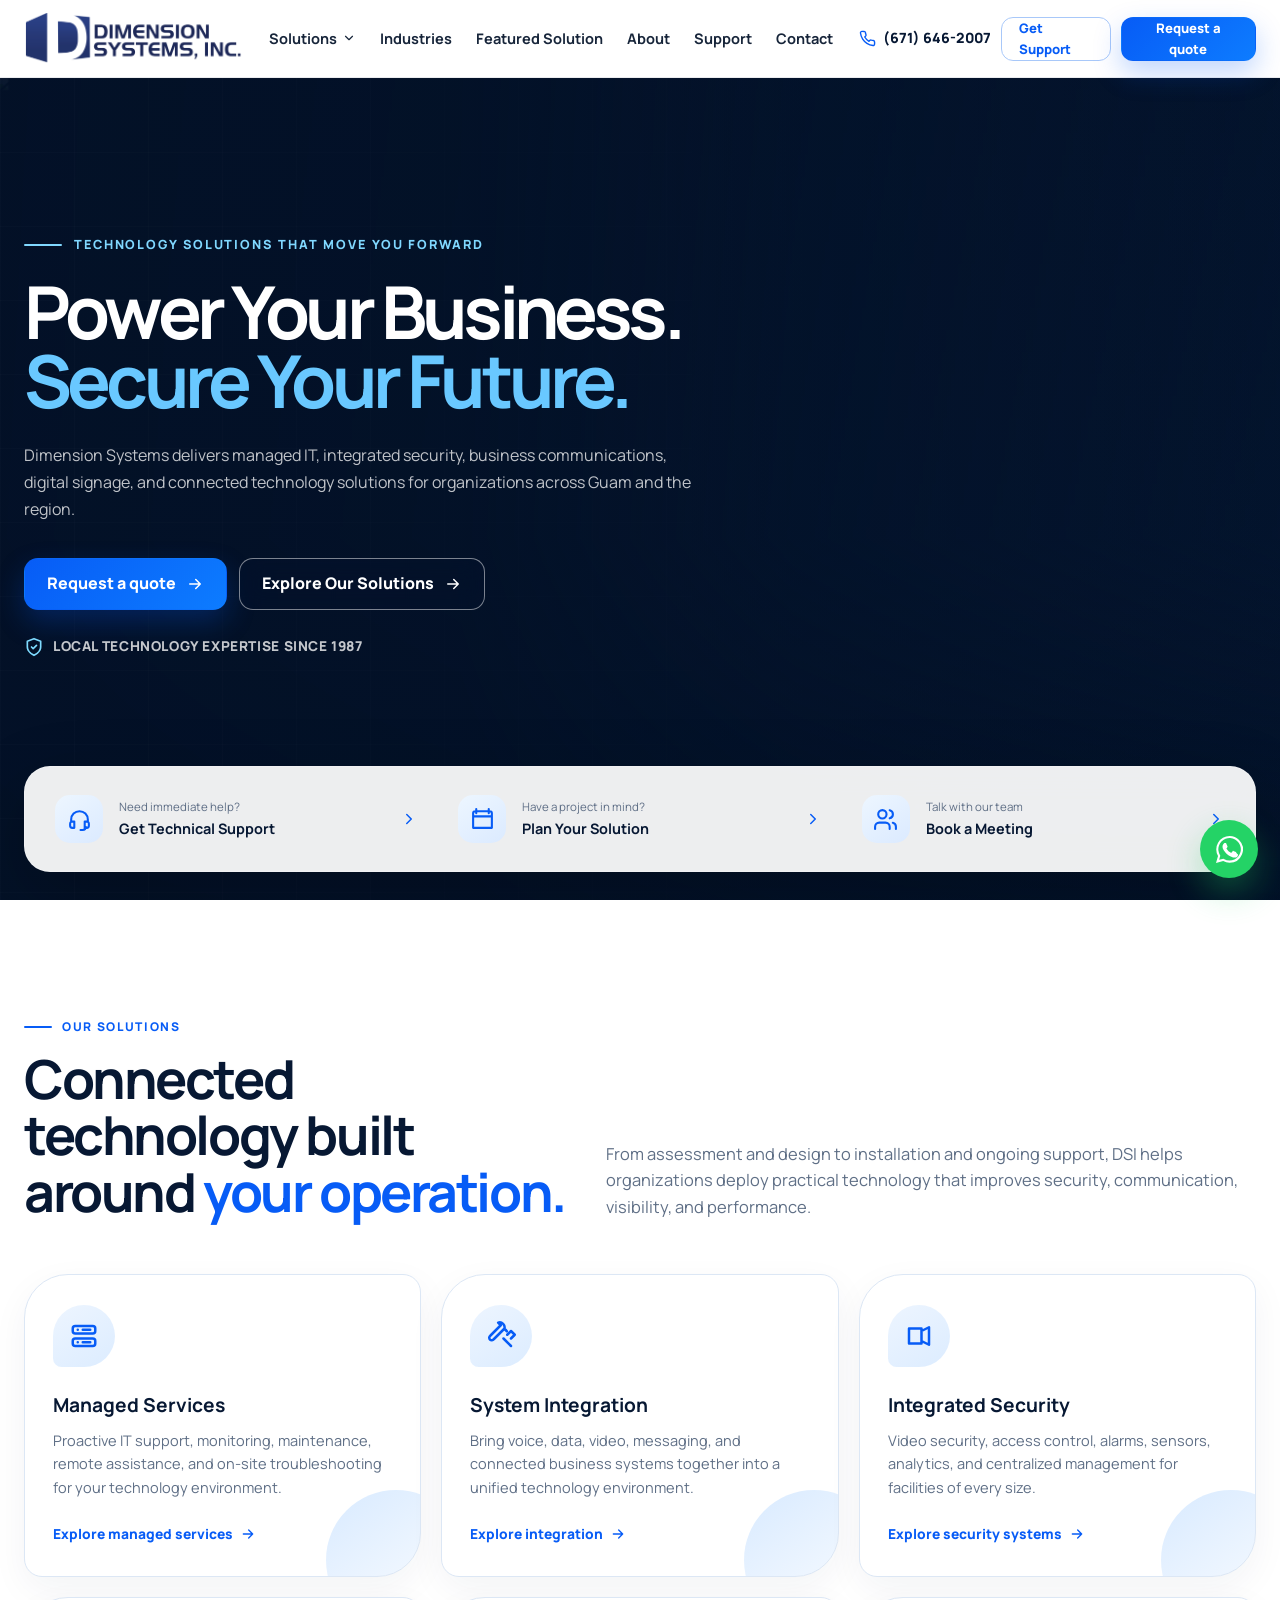
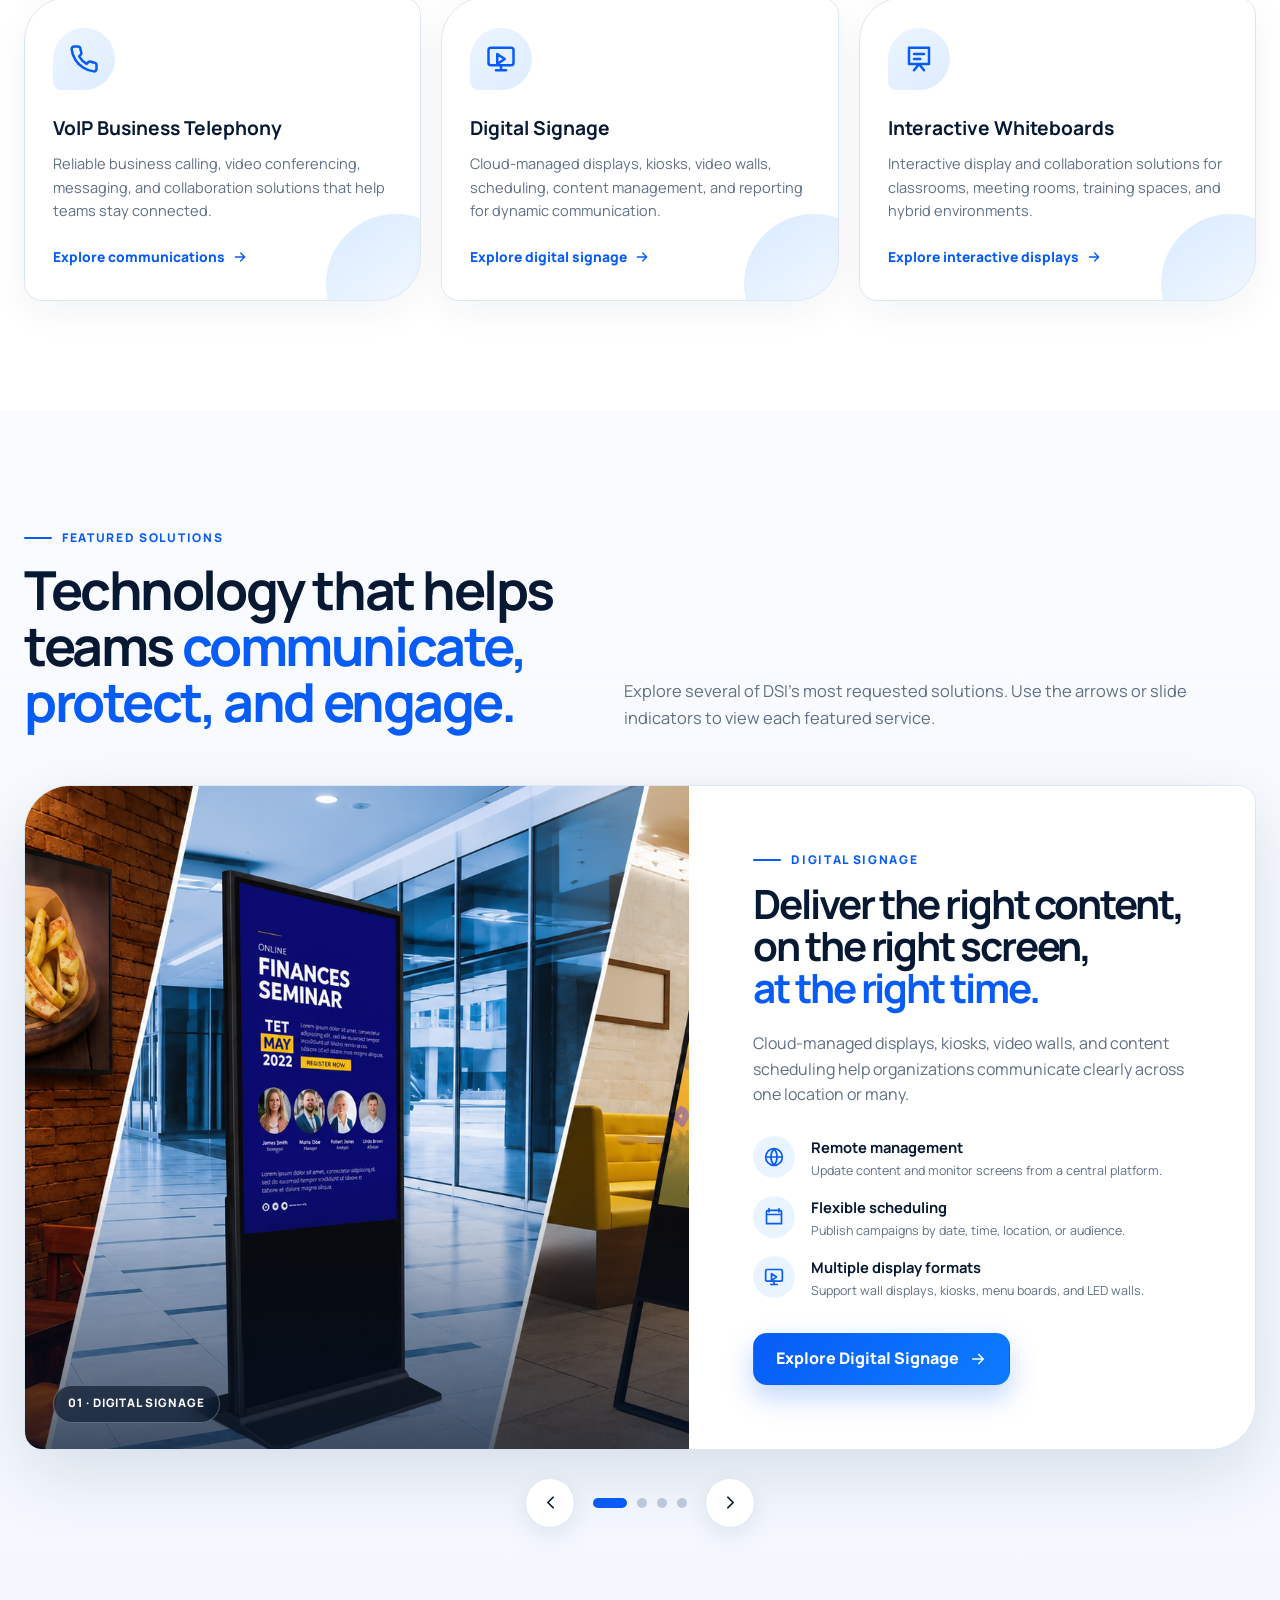
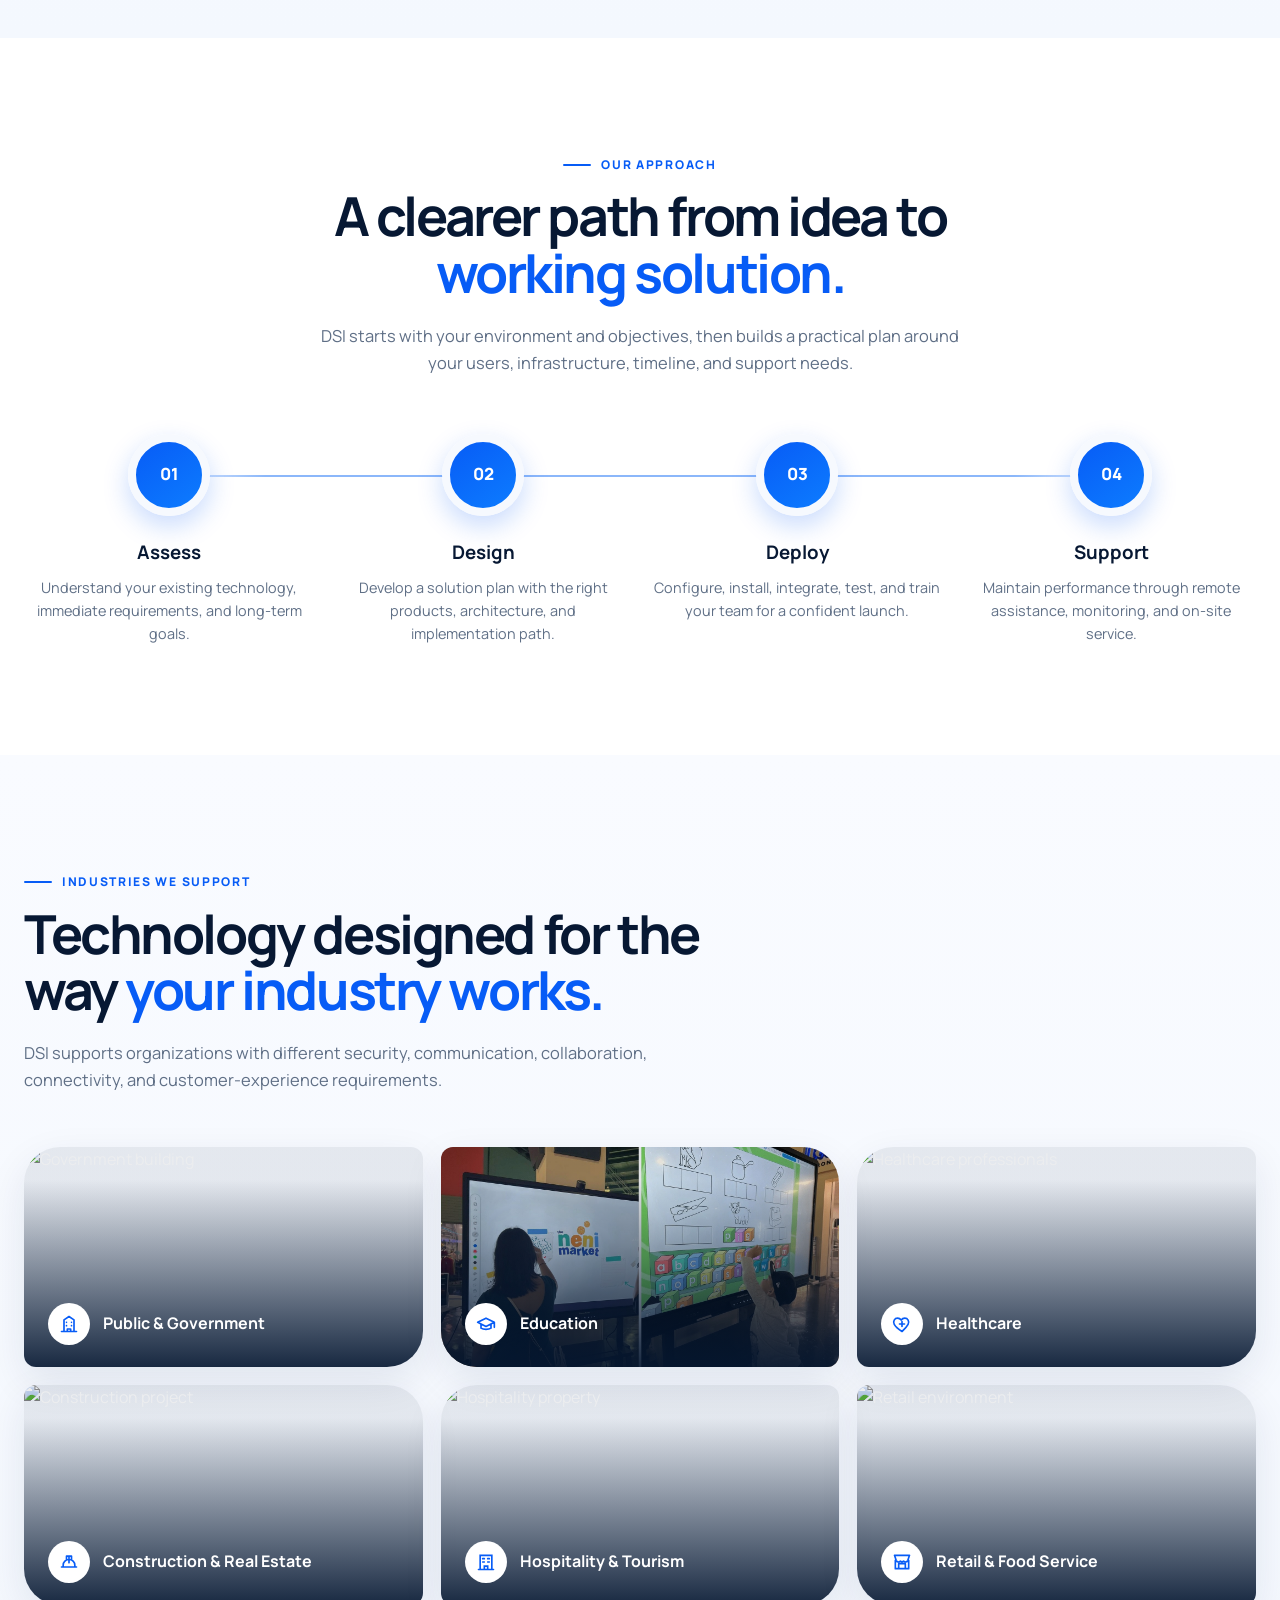
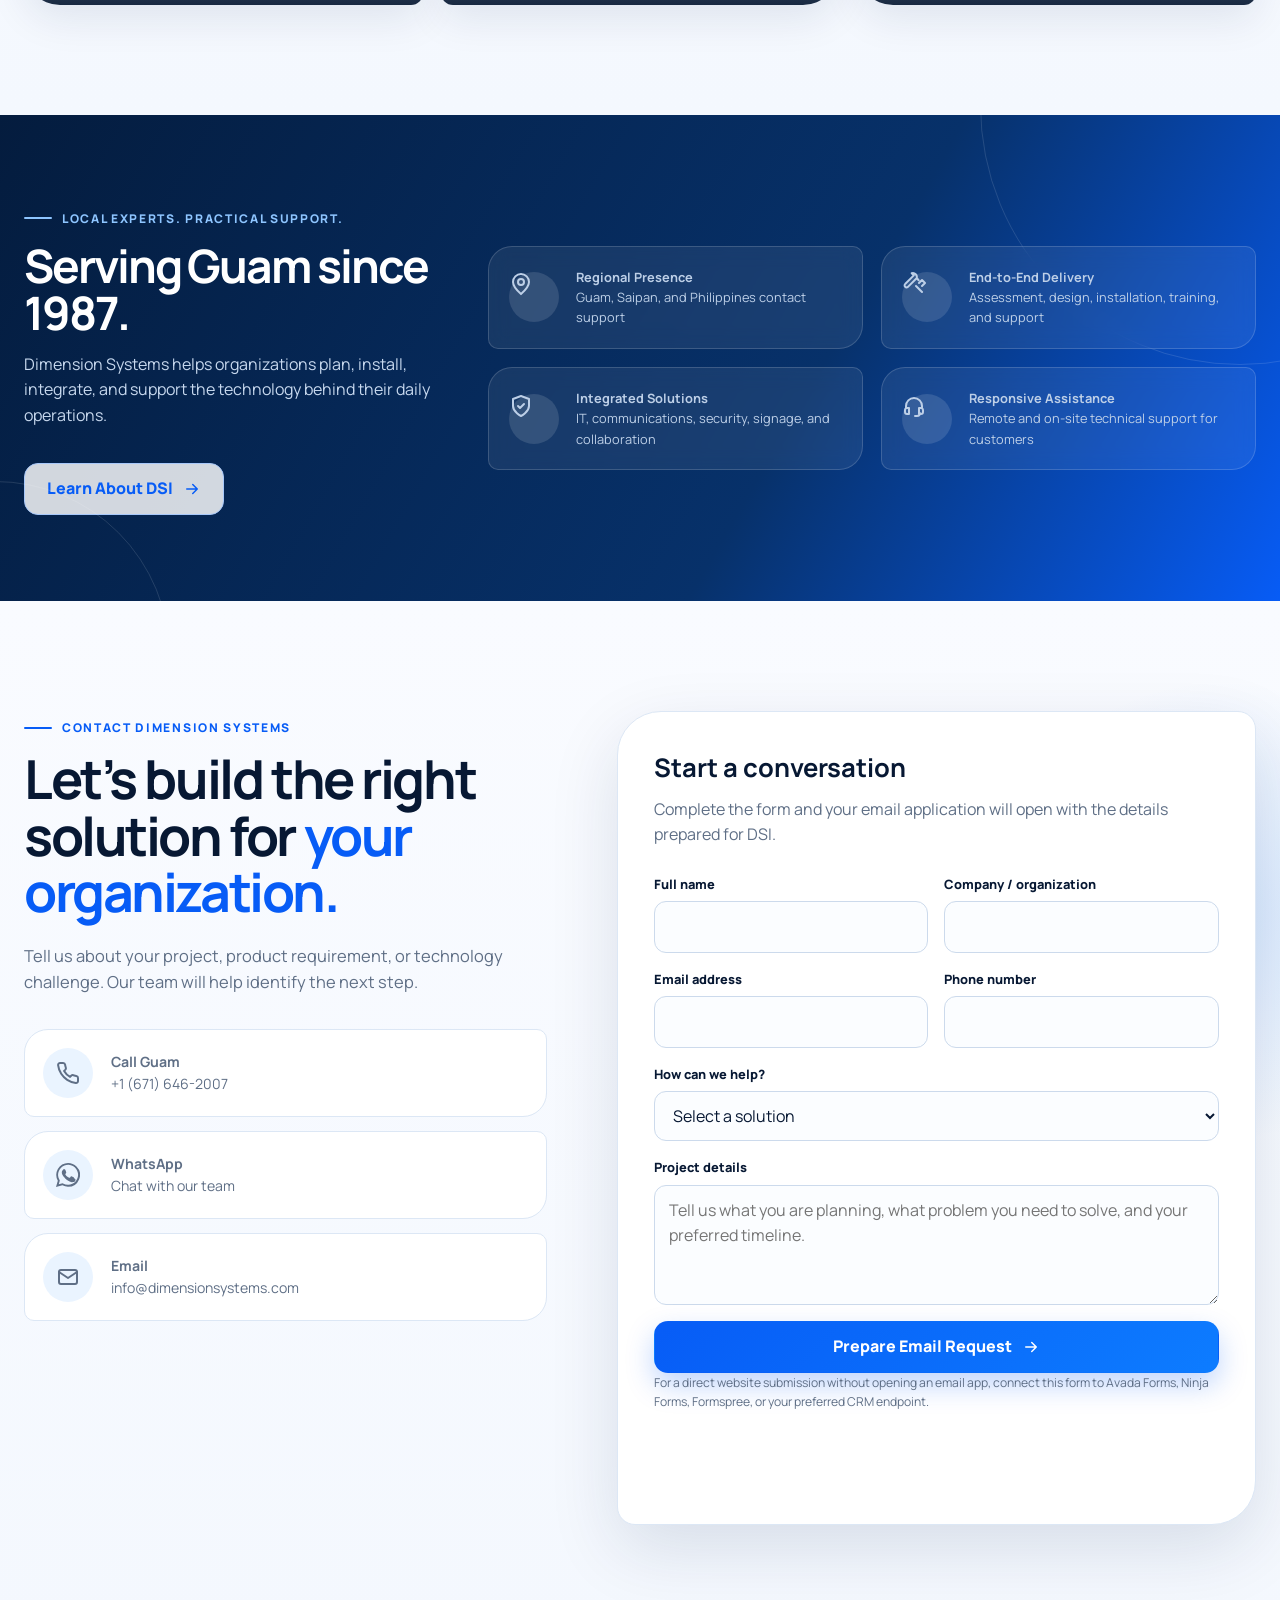
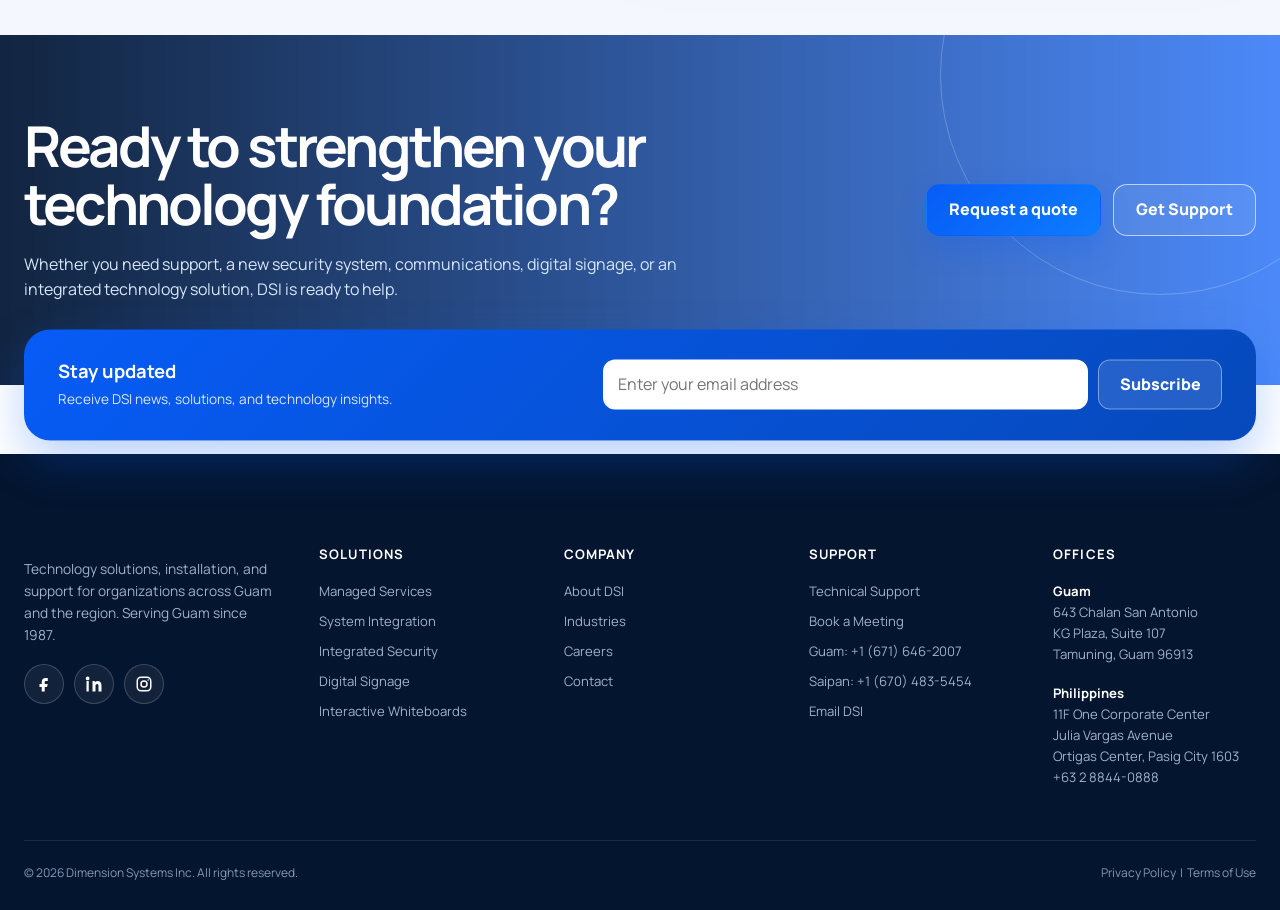
==== index.html @ da9287fb "Initial DSI website" ====
<!doctype html>
<html lang="en">
  <head>
    <meta charset="utf-8" />
    <meta name="viewport" content="width=device-width, initial-scale=1" />
    <meta
      name="description"
      content="Dimension Systems provides managed IT, system integration, security, communications, digital signage, and interactive technology solutions across Guam and the region."
    />
    <title>Dimension Systems Inc. | Technology Solutions for Guam</title>
    <link rel="preconnect" href="https://fonts.googleapis.com" />
    <link rel="preconnect" href="https://fonts.gstatic.com" crossorigin />
    <link
      href="https://fonts.googleapis.com/css2?family=Manrope:wght@400;500;600;700;800&display=swap"
      rel="stylesheet"
    />
    <style>
      :root {
        --dsi-ink: #071833;
        --dsi-navy: #06234c;
        --dsi-blue: #075cf6;
        --dsi-blue-2: #0d7cff;
        --dsi-sky: #eaf4ff;
        --dsi-soft: #f6f9fe;
        --dsi-line: #dce7f5;
        --dsi-muted: #5f6f86;
        --dsi-white: #ffffff;
        --dsi-gold: #f4b62d;
        --dsi-shadow: 0 24px 70px rgba(7, 35, 76, 0.12);
        --dsi-shadow-soft: 0 14px 40px rgba(7, 35, 76, 0.09);
        --dsi-radius: 28px;
        --dsi-max: 1380px;
        --dsi-header: 78px;
      }

      *,
      *::before,
      *::after {
        box-sizing: border-box;
      }
      html {
        scroll-behavior: smooth;
      }
      body {
        margin: 0;
        color: var(--dsi-ink);
        background: var(--dsi-white);
        font-family:
          "Manrope",
          system-ui,
          -apple-system,
          BlinkMacSystemFont,
          "Segoe UI",
          sans-serif;
        line-height: 1.6;
        -webkit-font-smoothing: antialiased;
        text-rendering: optimizeLegibility;
      }
      body.modal-open {
        overflow: hidden;
      }
      img {
        display: block;
        max-width: 100%;
      }
      a {
        color: inherit;
        text-decoration: none;
      }
      button,
      input,
      select,
      textarea {
        font: inherit;
      }
      button {
        cursor: pointer;
      }
      section[id] {
        scroll-margin-top: calc(var(--dsi-header) + 24px);
      }

      .skip-link {
        position: fixed;
        left: 16px;
        top: -80px;
        z-index: 9999;
        padding: 12px 16px;
        border-radius: 10px;
        background: var(--dsi-ink);
        color: #fff;
        transition: top 0.2s ease;
      }
      .skip-link:focus {
        top: 16px;
      }

      .container {
        width: min(var(--dsi-max), calc(100% - 48px));
        margin-inline: auto;
      }

      .section {
        padding: 110px 0;
      }
      .section--soft {
        background: linear-gradient(180deg, #f9fbff 0%, #f4f8fe 100%);
      }
      .section-kicker {
        display: inline-flex;
        align-items: center;
        gap: 10px;
        margin: 0 0 14px;
        color: var(--dsi-blue);
        font-size: 12px;
        font-weight: 800;
        letter-spacing: 0.14em;
        text-transform: uppercase;
      }
      .section-kicker::before {
        content: "";
        width: 28px;
        height: 2px;
        border-radius: 999px;
        background: currentColor;
      }
      .section-title {
        margin: 0;
        max-width: 760px;
        font-size: clamp(2rem, 4.2vw, 4rem);
        line-height: 1.05;
        letter-spacing: -0.045em;
      }
      .section-title span {
        color: var(--dsi-blue);
      }
      .section-copy {
        max-width: 650px;
        margin: 22px 0 0;
        color: var(--dsi-muted);
        font-size: 1.03rem;
      }

      .btn {
        display: inline-flex;
        min-height: 52px;
        align-items: center;
        justify-content: center;
        gap: 10px;
        padding: 0 22px;
        border: 1px solid transparent;
        border-radius: 14px;
        font-weight: 800;
        transition:
          transform 0.2s ease,
          box-shadow 0.2s ease,
          background 0.2s ease,
          color 0.2s ease,
          border-color 0.2s ease;
      }
      .btn:hover {
        transform: translateY(-2px);
      }
      .btn:focus-visible,
      .icon-button:focus-visible,
      .nav-toggle:focus-visible,
      input:focus-visible,
      select:focus-visible,
      textarea:focus-visible {
        outline: 3px solid rgba(13, 124, 255, 0.28);
        outline-offset: 3px;
      }
      .btn--primary {
        background: linear-gradient(135deg, var(--dsi-blue), var(--dsi-blue-2));
        color: #fff;
        box-shadow: 0 12px 28px rgba(7, 92, 246, 0.25);
      }
      .btn--primary:hover {
        box-shadow: 0 18px 38px rgba(7, 92, 246, 0.33);
      }
      .btn--outline {
        border-color: #a8c8f9;
        color: var(--dsi-blue);
        background: rgba(255, 255, 255, 0.82);
      }
      .btn--outline:hover {
        border-color: var(--dsi-blue);
        background: #fff;
      }
      .btn--dark {
        background: var(--dsi-ink);
        color: #fff;
      }
      .btn svg {
        width: 18px;
        height: 18px;
      }

      /* Header */
      .site-header {
        position: sticky;
        top: 0;
        z-index: 1000;
        height: var(--dsi-header);
        border-bottom: 1px solid rgba(7, 24, 51, 0.08);
        background: rgba(255, 255, 255, 0.9);
        backdrop-filter: blur(18px);
      }
      .header-inner {
        height: 100%;
        display: flex;
        align-items: center;
        gap: 26px;
      }
      .brand {
        display: inline-flex;
        align-items: center;
        text-decoration: none;
      }

      .brand-logo {
        display: block;
        width: auto;
        max-width: 220px;
        height: 52px;
        object-fit: contain;
      }

      @media (max-width: 768px) {
        .brand-logo {
          max-width: 170px;
          height: 42px;
        }
      }
      .desktop-nav {
        margin-left: auto;
      }
      .desktop-nav > ul {
        display: flex;
        align-items: center;
        gap: 24px;
        margin: 0;
        padding: 0;
        list-style: none;
      }
      .desktop-nav a,
      .nav-dropdown > button {
        border: 0;
        background: transparent;
        color: #17253a;
        font-size: 0.91rem;
        font-weight: 700;
        white-space: nowrap;
      }
      .desktop-nav a:hover,
      .nav-dropdown > button:hover {
        color: var(--dsi-blue);
      }
      .nav-dropdown {
        position: relative;
      }
      .nav-dropdown > button {
        display: flex;
        align-items: center;
        gap: 5px;
        padding: 12px 0;
      }
      .nav-dropdown-menu {
        position: absolute;
        top: calc(100% + 12px);
        left: -24px;
        width: 300px;
        padding: 12px;
        border: 1px solid var(--dsi-line);
        border-radius: 20px;
        background: #fff;
        box-shadow: var(--dsi-shadow-soft);
        opacity: 0;
        visibility: hidden;
        transform: translateY(-8px);
        transition: 0.2s ease;
      }
      .nav-dropdown:hover .nav-dropdown-menu,
      .nav-dropdown:focus-within .nav-dropdown-menu {
        opacity: 1;
        visibility: visible;
        transform: translateY(0);
      }
      .nav-dropdown-menu a {
        display: flex;
        align-items: center;
        gap: 10px;
        padding: 11px 12px;
        border-radius: 12px;
        font-size: 0.86rem;
      }
      .nav-dropdown-menu a:hover {
        background: var(--dsi-sky);
      }
      .header-actions {
        display: flex;
        align-items: center;
        gap: 10px;
      }
      .header-phone {
        display: inline-flex;
        align-items: center;
        gap: 7px;
        font-size: 0.88rem;
        font-weight: 800;
        white-space: nowrap;
      }
      .header-phone svg {
        width: 17px;
        height: 17px;
        color: var(--dsi-blue);
      }
      .header-actions .btn {
        min-height: 44px;
        padding-inline: 17px;
        border-radius: 12px;
        font-size: 0.82rem;
      }
      .nav-toggle {
        display: none;
        width: 44px;
        height: 44px;
        align-items: center;
        justify-content: center;
        border: 1px solid var(--dsi-line);
        border-radius: 12px;
        background: #fff;
        color: var(--dsi-ink);
      }
      .nav-toggle svg {
        width: 22px;
        height: 22px;
      }
      .mobile-nav {
        display: none;
        position: fixed;
        inset: var(--dsi-header) 0 auto 0;
        z-index: 999;
        max-height: calc(100vh - var(--dsi-header));
        overflow: auto;
        padding: 18px 24px 28px;
        border-bottom: 1px solid var(--dsi-line);
        background: #fff;
        box-shadow: var(--dsi-shadow-soft);
      }
      .mobile-nav.is-open {
        display: block;
      }
      .mobile-nav a {
        display: block;
        padding: 13px 0;
        border-bottom: 1px solid #eef3fa;
        font-weight: 700;
      }
      .mobile-nav .mobile-sub {
        display: grid;
        grid-template-columns: 1fr 1fr;
        gap: 0 18px;
        padding-left: 14px;
      }
      .mobile-nav .mobile-sub a {
        color: var(--dsi-muted);
        font-size: 0.88rem;
      }
      .mobile-nav-actions {
        display: grid;
        grid-template-columns: 1fr 1fr;
        gap: 10px;
        margin-top: 18px;
      }

      /* Hero */
      .hero {
        position: relative;
        isolation: isolate;
        min-height: 770px;
        overflow: hidden;
        background:
          radial-gradient(
            circle at 20% 20%,
            rgba(13, 124, 255, 0.13),
            transparent 32%
          ),
          linear-gradient(135deg, #fff 0%, #f8fbff 46%, #eef6ff 100%);
      }
      .hero::before {
        content: "";
        position: absolute;
        z-index: -2;
        inset: 0;
        opacity: 0.45;
        background-image: radial-gradient(#8fbcff 1px, transparent 1px);
        background-size: 26px 26px;
        mask-image: linear-gradient(to right, #000, transparent 58%);
      }
      .hero-inner {
        position: relative;
        min-height: 690px;
        display: grid;
        grid-template-columns: 0.95fr 1.25fr;
        align-items: center;
        gap: 54px;
        padding: 72px 0 150px;
      }
      .hero-copy {
        position: relative;
        z-index: 4;
      }
      .hero-kicker {
        margin: 0 0 18px;
        color: var(--dsi-blue);
        font-size: 0.78rem;
        font-weight: 800;
        letter-spacing: 0.15em;
        text-transform: uppercase;
      }
      .hero h1 {
        margin: 0;
        max-width: 660px;
        font-size: clamp(3.3rem, 6vw, 6.4rem);
        line-height: 0.98;
        letter-spacing: -0.065em;
      }
      .hero h1 span {
        display: block;
        color: var(--dsi-blue);
      }
      .hero-lede {
        max-width: 610px;
        margin: 26px 0 0;
        color: #43546c;
        font-size: clamp(1rem, 1.25vw, 1.14rem);
      }
      .hero-actions {
        display: flex;
        flex-wrap: wrap;
        gap: 12px;
        margin-top: 32px;
      }
      .hero-trust {
        display: inline-flex;
        align-items: center;
        gap: 9px;
        margin-top: 26px;
        color: #22344c;
        font-size: 0.85rem;
        font-weight: 800;
        text-transform: uppercase;
        letter-spacing: 0.03em;
      }
      .hero-trust svg {
        width: 20px;
        height: 20px;
        color: var(--dsi-gold);
      }

      .hero-visual {
        position: absolute;
        z-index: 1;
        top: 24px;
        right: max(-140px, calc((100vw - var(--dsi-max)) / -2));
        width: min(67vw, 1030px);
        height: 610px;
        border-radius: 46% 0 0 54% / 14% 0 0 86%;
        overflow: hidden;
        box-shadow: -28px 32px 86px rgba(7, 35, 76, 0.18);
        transform-origin: center;
      }
      .hero-visual::before {
        content: "";
        position: absolute;
        inset: 0;
        z-index: 1;
        background: linear-gradient(
          90deg,
          rgba(246, 250, 255, 0.96) 0%,
          rgba(6, 35, 76, 0.05) 33%,
          rgba(6, 35, 76, 0.16) 100%
        );
      }
      .hero-visual::after {
        content: "";
        position: absolute;
        inset: -30%;
        z-index: 2;
        background: linear-gradient(
          110deg,
          transparent 35%,
          rgba(255, 255, 255, 0.36) 48%,
          transparent 60%
        );
        transform: translateX(-45%) rotate(10deg);
        animation: heroShine 7s ease-in-out infinite;
        pointer-events: none;
      }
      .hero-image {
        width: 100%;
        height: 100%;
        object-fit: cover;
        object-position: center;
        filter: saturate(0.9) contrast(1.02);
        transform: scale(1.03);
      }
      @keyframes heroShine {
        0%,
        35% {
          transform: translateX(-55%) rotate(10deg);
        }
        75%,
        100% {
          transform: translateX(55%) rotate(10deg);
        }
      }

      .network-layer {
        position: absolute;
        inset: 0;
        z-index: 3;
        pointer-events: none;
      }
      .network-line {
        fill: none;
        stroke: rgba(37, 128, 255, 0.62);
        stroke-width: 1.5;
        stroke-dasharray: 8 12;
        animation: dash 18s linear infinite;
      }
      .network-orbit {
        fill: none;
        stroke: rgba(255, 255, 255, 0.58);
        stroke-width: 1;
      }
      .network-node {
        fill: #fff;
        stroke: var(--dsi-blue-2);
        stroke-width: 3;
        filter: drop-shadow(0 0 10px rgba(13, 124, 255, 0.7));
      }
      .network-pulse {
        fill: rgba(13, 124, 255, 0.17);
        transform-origin: center;
        animation: pulse 2.8s ease-out infinite;
      }
      @keyframes dash {
        to {
          stroke-dashoffset: -200;
        }
      }
      @keyframes pulse {
        0% {
          transform: scale(0.4);
          opacity: 0.8;
        }
        80%,
        100% {
          transform: scale(2.2);
          opacity: 0;
        }
      }

      .hero-contact-card {
        position: absolute;
        z-index: 6;
        right: 26px;
        bottom: 72px;
        width: min(360px, 36vw);
        padding: 18px;
        border: 1px solid rgba(255, 255, 255, 0.7);
        border-radius: 26px;
        background: rgba(255, 255, 255, 0.9);
        box-shadow: var(--dsi-shadow);
        backdrop-filter: blur(16px);
      }
      .hero-contact-card h2 {
        margin: 4px 4px 12px;
        font-size: 1rem;
        letter-spacing: -0.02em;
      }
      .contact-choice {
        display: grid;
        grid-template-columns: 46px 1fr auto;
        align-items: center;
        gap: 12px;
        padding: 13px;
        border-radius: 16px;
        transition:
          background 0.2s ease,
          transform 0.2s ease;
      }
      .contact-choice:hover {
        background: var(--dsi-sky);
        transform: translateX(3px);
      }
      .contact-choice + .contact-choice {
        border-top: 1px solid #e8eef8;
      }
      .contact-choice-icon {
        display: grid;
        width: 42px;
        height: 42px;
        place-items: center;
        border-radius: 50%;
        color: #fff;
        background: linear-gradient(145deg, var(--dsi-blue), var(--dsi-blue-2));
      }
      .contact-choice-icon svg {
        width: 21px;
        height: 21px;
      }
      .contact-choice strong {
        display: block;
        font-size: 0.9rem;
      }
      .contact-choice small {
        display: block;
        color: var(--dsi-muted);
        font-size: 0.75rem;
      }
      .contact-choice > svg {
        width: 18px;
        height: 18px;
        color: var(--dsi-blue);
      }

      .quick-actions {
        position: absolute;
        z-index: 8;
        left: 50%;
        bottom: 26px;
        width: min(1050px, calc(100% - 48px));
        transform: translateX(-50%);
        display: grid;
        grid-template-columns: repeat(3, 1fr);
        padding: 12px;
        border: 1px solid rgba(211, 224, 243, 0.9);
        border-radius: 26px;
        background: rgba(255, 255, 255, 0.93);
        box-shadow: var(--dsi-shadow-soft);
        backdrop-filter: blur(16px);
      }
      .quick-action {
        display: grid;
        grid-template-columns: 50px 1fr auto;
        align-items: center;
        gap: 14px;
        min-height: 84px;
        padding: 14px 20px;
        border-radius: 18px;
        transition: background 0.2s ease;
      }
      .quick-action:hover {
        background: var(--dsi-sky);
      }
      .quick-action + .quick-action {
        border-left: 1px solid var(--dsi-line);
      }
      .quick-action-icon {
        display: grid;
        width: 48px;
        height: 48px;
        place-items: center;
        border-radius: 50%;
        background: #ecf4ff;
        color: var(--dsi-blue);
      }
      .quick-action-icon svg {
        width: 25px;
        height: 25px;
      }
      .quick-action small {
        display: block;
        color: var(--dsi-muted);
        font-size: 0.72rem;
      }
      .quick-action strong {
        display: block;
        font-size: 0.9rem;
      }
      .quick-action > svg {
        width: 18px;
        height: 18px;
        color: var(--dsi-blue);
      }

      /* Solutions */
      .solutions-head {
        display: flex;
        align-items: end;
        justify-content: space-between;
        gap: 40px;
        margin-bottom: 54px;
      }
      .solutions-grid {
        display: grid;
        grid-template-columns: repeat(3, 1fr);
        gap: 20px;
      }
      .solution-card {
        position: relative;
        min-height: 250px;
        overflow: hidden;
        padding: 30px 28px;
        border: 1px solid var(--dsi-line);
        border-radius: 44px 18px 44px 18px;
        background: #fff;
        box-shadow: 0 12px 36px rgba(7, 35, 76, 0.05);
        transition:
          transform 0.28s ease,
          box-shadow 0.28s ease,
          border-color 0.28s ease;
      }
      .solution-card::after {
        content: "";
        position: absolute;
        right: -46px;
        bottom: -54px;
        width: 140px;
        height: 140px;
        border-radius: 50%;
        background: linear-gradient(
          145deg,
          rgba(13, 124, 255, 0.16),
          rgba(13, 124, 255, 0)
        );
        transition: transform 0.35s ease;
      }
      .solution-card:hover {
        transform: translateY(-7px);
        border-color: #b7d1fb;
        box-shadow: 0 24px 54px rgba(7, 35, 76, 0.12);
      }
      .solution-card:hover::after {
        transform: scale(1.25);
      }
      .solution-icon {
        display: grid;
        width: 62px;
        height: 62px;
        place-items: center;
        margin-bottom: 26px;
        border-radius: 50% 50% 50% 14%;
        background: linear-gradient(145deg, #edf5ff, #dcecff);
        color: var(--dsi-blue);
      }
      .solution-icon svg {
        width: 30px;
        height: 30px;
      }
      .solution-card h3 {
        margin: 0;
        font-size: 1.2rem;
        line-height: 1.25;
      }
      .solution-card p {
        margin: 12px 0 22px;
        color: var(--dsi-muted);
        font-size: 0.91rem;
      }
      .text-link {
        position: relative;
        z-index: 2;
        display: inline-flex;
        align-items: center;
        gap: 7px;
        color: var(--dsi-blue);
        font-size: 0.86rem;
        font-weight: 800;
      }
      .text-link svg {
        width: 16px;
        height: 16px;
        transition: transform 0.2s ease;
      }
      .text-link:hover svg {
        transform: translateX(4px);
      }

      /* Feature */
      .feature-wrap {
        display: grid;
        grid-template-columns: 1.08fr 0.92fr;
        align-items: center;
        gap: 72px;
      }
      .feature-media {
        position: relative;
        min-height: 560px;
      }
      .feature-blob {
        position: absolute;
        inset: 0 36px 0 0;
        overflow: hidden;
        border-radius: 24% 52% 28% 46% / 36% 24% 50% 35%;
        box-shadow: var(--dsi-shadow);
      }
      .feature-blob img {
        width: 100%;
        height: 100%;
        object-fit: cover;
      }
      .feature-badge {
        position: absolute;
        right: 0;
        bottom: 58px;
        width: 230px;
        padding: 22px;
        border-radius: 30px 12px 30px 12px;
        background: var(--dsi-ink);
        color: #fff;
        box-shadow: var(--dsi-shadow);
      }
      .feature-badge strong {
        display: block;
        font-size: 1.25rem;
        line-height: 1.15;
      }
      .feature-badge span {
        display: block;
        margin-top: 8px;
        color: #bcd4f4;
        font-size: 0.82rem;
      }
      .feature-copy h2 {
        margin-top: 0;
      }
      .feature-list {
        display: grid;
        gap: 16px;
        margin: 30px 0;
      }
      .feature-list-item {
        display: grid;
        grid-template-columns: 42px 1fr;
        gap: 14px;
        align-items: start;
      }
      .feature-list-icon {
        display: grid;
        width: 40px;
        height: 40px;
        place-items: center;
        border-radius: 50%;
        background: var(--dsi-sky);
        color: var(--dsi-blue);
      }
      .feature-list-icon svg {
        width: 20px;
        height: 20px;
      }
      .feature-list-item strong {
        display: block;
      }
      .feature-list-item span {
        display: block;
        color: var(--dsi-muted);
        font-size: 0.9rem;
      }

      /* Approach */
      .approach-grid {
        position: relative;
        display: grid;
        grid-template-columns: repeat(4, 1fr);
        gap: 24px;
        margin-top: 58px;
      }
      .approach-grid::before {
        content: "";
        position: absolute;
        top: 41px;
        left: 10%;
        right: 10%;
        height: 2px;
        background: linear-gradient(
          90deg,
          transparent,
          #8bb7fa 12%,
          #8bb7fa 88%,
          transparent
        );
      }
      .approach-step {
        position: relative;
        z-index: 1;
        text-align: center;
      }
      .approach-number {
        display: grid;
        width: 82px;
        height: 82px;
        place-items: center;
        margin: 0 auto 22px;
        border: 8px solid #f6f9fe;
        border-radius: 50%;
        background: linear-gradient(145deg, var(--dsi-blue), var(--dsi-blue-2));
        color: #fff;
        font-size: 1.05rem;
        font-weight: 800;
        box-shadow: 0 10px 26px rgba(7, 92, 246, 0.22);
      }
      .approach-step h3 {
        margin: 0 0 8px;
      }
      .approach-step p {
        margin: 0;
        color: var(--dsi-muted);
        font-size: 0.9rem;
      }

      /* Industries */
      .industries-grid {
        display: grid;
        grid-template-columns: repeat(3, 1fr);
        gap: 18px;
        margin-top: 54px;
      }
      .industry-card {
        position: relative;
        min-height: 220px;
        overflow: hidden;
        border-radius: 36px 12px 36px 12px;
        color: #fff;
        isolation: isolate;
        box-shadow: var(--dsi-shadow-soft);
      }
      .industry-card:nth-child(2n) {
        border-radius: 12px 36px 12px 36px;
      }
      .industry-card img {
        position: absolute;
        inset: 0;
        z-index: -2;
        width: 100%;
        height: 100%;
        object-fit: cover;
        transition: transform 0.5s ease;
      }
      .industry-card::after {
        content: "";
        position: absolute;
        inset: 0;
        z-index: -1;
        background: linear-gradient(
          180deg,
          rgba(5, 23, 49, 0.08) 15%,
          rgba(5, 23, 49, 0.92) 100%
        );
      }
      .industry-card:hover img {
        transform: scale(1.06);
      }
      .industry-card-content {
        position: absolute;
        inset: auto 24px 22px;
        display: flex;
        align-items: center;
        gap: 13px;
      }
      .industry-icon {
        display: grid;
        width: 42px;
        height: 42px;
        flex: 0 0 auto;
        place-items: center;
        border-radius: 50%;
        color: var(--dsi-blue);
        background: #fff;
      }
      .industry-icon svg {
        width: 20px;
        height: 20px;
      }
      .industry-card strong {
        font-size: 1rem;
      }

      /* Trust band */
      .trust-band {
        position: relative;
        overflow: hidden;
        color: #fff;
        background: linear-gradient(120deg, #041c3e, #07316a 62%, #075cf6);
      }
      .trust-band::before,
      .trust-band::after {
        content: "";
        position: absolute;
        border: 1px solid rgba(255, 255, 255, 0.12);
        border-radius: 50%;
      }
      .trust-band::before {
        width: 520px;
        height: 520px;
        right: -220px;
        top: -270px;
      }
      .trust-band::after {
        width: 350px;
        height: 350px;
        left: -180px;
        bottom: -230px;
      }
      .trust-inner {
        position: relative;
        display: grid;
        grid-template-columns: 1.05fr 1.95fr;
        align-items: center;
        gap: 50px;
        padding: 86px 0;
      }
      .trust-inner .section-kicker {
        color: #8ec5ff;
      }
      .trust-inner h2 {
        margin: 0;
        font-size: clamp(2rem, 3.6vw, 3.5rem);
        line-height: 1.02;
        letter-spacing: -0.045em;
      }
      .trust-inner p {
        color: #c7d8ee;
      }
      .trust-points {
        display: grid;
        grid-template-columns: repeat(2, 1fr);
        gap: 18px;
      }
      .trust-point {
        display: grid;
        grid-template-columns: 52px 1fr;
        gap: 15px;
        align-items: center;
        padding: 20px;
        border: 1px solid rgba(255, 255, 255, 0.16);
        border-radius: 24px 10px 24px 10px;
        background: rgba(255, 255, 255, 0.07);
        backdrop-filter: blur(10px);
      }
      .trust-point-icon {
        display: grid;
        width: 50px;
        height: 50px;
        place-items: center;
        border-radius: 50%;
        background: rgba(255, 255, 255, 0.12);
        color: #87c3ff;
      }
      .trust-point-icon svg {
        width: 24px;
        height: 24px;
      }
      .trust-point strong {
        display: block;
      }
      .trust-point span {
        display: block;
        color: #bdcfe7;
        font-size: 0.8rem;
      }

      /* Partners */
      .partner-strip {
        display: flex;
        flex-wrap: wrap;
        align-items: center;
        justify-content: center;
        gap: 18px 46px;
        margin-top: 44px;
        padding: 32px;
        border: 1px solid var(--dsi-line);
        border-radius: 999px;
        background: #fff;
        box-shadow: 0 12px 36px rgba(7, 35, 76, 0.05);
      }
      .partner-name {
        color: #596a80;
        font-size: 1.06rem;
        font-weight: 800;
        letter-spacing: -0.02em;
        opacity: 0.85;
        transition:
          color 0.2s ease,
          opacity 0.2s ease,
          transform 0.2s ease;
      }
      .partner-name:hover {
        color: var(--dsi-blue);
        opacity: 1;
        transform: translateY(-2px);
      }

      /* Contact */
      .contact-section {
        position: relative;
        overflow: hidden;
      }
      .contact-section::before {
        content: "";
        position: absolute;
        right: -180px;
        top: 70px;
        width: 480px;
        height: 480px;
        border-radius: 50%;
        background: radial-gradient(
          circle,
          rgba(13, 124, 255, 0.14),
          rgba(13, 124, 255, 0) 68%
        );
      }
      .contact-layout {
        position: relative;
        display: grid;
        grid-template-columns: 0.9fr 1.1fr;
        gap: 70px;
        align-items: start;
      }
      .contact-cards {
        display: grid;
        gap: 14px;
        margin-top: 34px;
      }
      .contact-mini-card {
        display: grid;
        grid-template-columns: 52px 1fr;
        gap: 16px;
        align-items: center;
        padding: 18px;
        border: 1px solid var(--dsi-line);
        border-radius: 24px 10px 24px 10px;
        background: #fff;
      }
      .contact-mini-icon {
        display: grid;
        width: 50px;
        height: 50px;
        place-items: center;
        border-radius: 50%;
        background: var(--dsi-sky);
        color: var(--dsi-blue);
      }
      .contact-mini-icon svg {
        width: 24px;
        height: 24px;
      }
      .contact-mini-card strong {
        display: block;
      }
      .contact-mini-card span,
      .contact-mini-card a {
        color: var(--dsi-muted);
        font-size: 0.88rem;
      }
      .contact-form {
        padding: 36px;
        border: 1px solid var(--dsi-line);
        border-radius: 44px 18px 44px 18px;
        background: #fff;
        box-shadow: var(--dsi-shadow);
      }
      .contact-form h3 {
        margin: 0 0 8px;
        font-size: 1.6rem;
      }
      .contact-form > p {
        margin: 0 0 26px;
        color: var(--dsi-muted);
      }
      .form-grid {
        display: grid;
        grid-template-columns: 1fr 1fr;
        gap: 16px;
      }
      .field {
        display: grid;
        gap: 7px;
      }
      .field--full {
        grid-column: 1 / -1;
      }
      .field label {
        font-size: 0.8rem;
        font-weight: 800;
      }
      .field input,
      .field select,
      .field textarea {
        width: 100%;
        min-height: 50px;
        padding: 12px 14px;
        border: 1px solid #ccdaec;
        border-radius: 12px;
        color: var(--dsi-ink);
        background: #fbfdff;
      }
      .field textarea {
        min-height: 120px;
        resize: vertical;
      }
      .form-note {
        margin: 13px 0 0;
        color: var(--dsi-muted);
        font-size: 0.76rem;
      }
      .form-status {
        min-height: 24px;
        margin: 12px 0 0;
        color: #146c43;
        font-size: 0.85rem;
        font-weight: 700;
      }

      /* CTA + Footer */
      .cta {
        position: relative;
        overflow: hidden;
        padding: 82px 0;
        color: #fff;
        background:
          linear-gradient(90deg, rgba(5, 25, 54, 0.95), rgba(7, 92, 246, 0.72)),
          url("https://images.unsplash.com/photo-1507525428034-b723cf961d3e?auto=format&fit=crop&w=1800&q=85")
            center/cover;
      }
      .cta::after {
        content: "";
        position: absolute;
        right: -100px;
        top: -180px;
        width: 440px;
        height: 440px;
        border: 1px solid rgba(255, 255, 255, 0.22);
        border-radius: 50%;
      }
      .cta-inner {
        position: relative;
        z-index: 1;
        display: flex;
        align-items: center;
        justify-content: space-between;
        gap: 44px;
      }
      .cta h2 {
        margin: 0;
        max-width: 760px;
        font-size: clamp(2.1rem, 4.4vw, 4rem);
        line-height: 1.04;
        letter-spacing: -0.05em;
      }
      .cta p {
        max-width: 670px;
        margin: 18px 0 0;
        color: #d7e7fb;
      }
      .cta-actions {
        display: flex;
        flex-wrap: wrap;
        gap: 12px;
        flex: 0 0 auto;
      }
      .cta .btn--outline {
        color: #fff;
        border-color: rgba(255, 255, 255, 0.62);
        background: rgba(255, 255, 255, 0.08);
      }

      .newsletter {
        position: relative;
        z-index: 2;
        margin-bottom: -42px;
        transform: translateY(-50%);
      }
      .newsletter-inner {
        display: grid;
        grid-template-columns: 1fr 1.2fr;
        gap: 30px;
        align-items: center;
        padding: 28px 34px;
        border-radius: 26px;
        color: #fff;
        background: linear-gradient(135deg, var(--dsi-blue), #0649bb);
        box-shadow: 0 20px 48px rgba(7, 92, 246, 0.28);
      }
      .newsletter strong {
        display: block;
        font-size: 1.15rem;
      }
      .newsletter span {
        color: #d7e7ff;
        font-size: 0.85rem;
      }
      .newsletter-form {
        display: grid;
        grid-template-columns: 1fr auto;
        gap: 10px;
      }
      .newsletter-form input {
        min-height: 50px;
        padding: 0 15px;
        border: 0;
        border-radius: 12px;
        color: var(--dsi-ink);
      }
      .newsletter-form button {
        min-width: 124px;
        border: 1px solid rgba(255, 255, 255, 0.4);
        border-radius: 12px;
        background: rgba(255, 255, 255, 0.12);
        color: #fff;
        font-weight: 800;
      }

      .site-footer {
        padding: 90px 0 28px;
        color: #c5d5ea;
        background: #04152f;
      }
      .footer-grid {
        display: grid;
        grid-template-columns: 1.25fr repeat(4, 1fr);
        gap: 42px;
      }
      .footer-brand {
        color: #fff;
      }
      .footer-brand .brand {
        min-width: 0;
      }
      .footer-brand p {
        max-width: 310px;
        color: #9eb2cc;
        font-size: 0.86rem;
      }
      .footer-social {
        display: flex;
        gap: 10px;
        margin-top: 18px;
      }
      .icon-button {
        display: grid;
        width: 40px;
        height: 40px;
        place-items: center;
        border: 1px solid rgba(255, 255, 255, 0.18);
        border-radius: 50%;
        color: #fff;
        background: rgba(255, 255, 255, 0.06);
      }
      .icon-button:hover {
        background: var(--dsi-blue);
      }
      .icon-button svg {
        width: 18px;
        height: 18px;
      }
      .footer-column h3 {
        margin: 0 0 16px;
        color: #fff;
        font-size: 0.82rem;
        letter-spacing: 0.08em;
        text-transform: uppercase;
      }
      .footer-column ul {
        margin: 0;
        padding: 0;
        list-style: none;
      }
      .footer-column li + li {
        margin-top: 9px;
      }
      .footer-column a,
      .footer-column li {
        color: #9eb2cc;
        font-size: 0.82rem;
      }
      .footer-column a:hover {
        color: #fff;
      }
      .footer-bottom {
        display: flex;
        justify-content: space-between;
        gap: 20px;
        margin-top: 52px;
        padding-top: 22px;
        border-top: 1px solid rgba(255, 255, 255, 0.1);
        color: #8299b7;
        font-size: 0.75rem;
      }
      .whatsapp-fab {
        position: fixed;
        z-index: 900;
        right: 22px;
        bottom: 22px;
        display: grid;
        width: 58px;
        height: 58px;
        place-items: center;
        border-radius: 50%;
        color: #fff;
        background: #24d366;
        box-shadow: 0 14px 34px rgba(36, 211, 102, 0.32);
        transition: transform 0.2s ease;
      }
      .whatsapp-fab:hover {
        transform: translateY(-4px) scale(1.03);
      }
      .whatsapp-fab svg {
        width: 27px;
        height: 27px;
      }

      /* Modal */
      .modal {
        position: fixed;
        inset: 0;
        z-index: 3000;
        display: grid;
        place-items: center;
        padding: 24px;
        background: rgba(2, 14, 32, 0.72);
        backdrop-filter: blur(8px);
        opacity: 0;
        visibility: hidden;
        transition:
          opacity 0.2s ease,
          visibility 0.2s ease;
      }
      .modal.is-open {
        opacity: 1;
        visibility: visible;
      }
      .modal-dialog {
        position: relative;
        width: min(620px, 100%);
        max-height: calc(100vh - 48px);
        overflow: auto;
        padding: 34px;
        border-radius: 36px 16px 36px 16px;
        background: #fff;
        box-shadow: 0 30px 100px rgba(0, 0, 0, 0.3);
        transform: translateY(16px) scale(0.98);
        transition: transform 0.2s ease;
      }
      .modal.is-open .modal-dialog {
        transform: none;
      }
      .modal-close {
        position: absolute;
        top: 15px;
        right: 15px;
        display: grid;
        width: 42px;
        height: 42px;
        place-items: center;
        border: 0;
        border-radius: 50%;
        background: var(--dsi-soft);
        color: var(--dsi-ink);
      }
      .modal-close svg {
        width: 20px;
        height: 20px;
      }
      .modal-dialog h2 {
        margin: 0 44px 8px 0;
        font-size: 1.75rem;
      }
      .modal-dialog > p {
        margin: 0 0 24px;
        color: var(--dsi-muted);
      }

      /* Reveals */
      .reveal {
        opacity: 0;
        transform: translateY(24px);
        transition:
          opacity 0.65s ease,
          transform 0.65s ease;
      }
      .reveal.is-visible {
        opacity: 1;
        transform: none;
      }

      /* Responsive */
      @media (max-width: 1180px) {
        .desktop-nav,
        .header-phone,
        .header-actions .btn--outline {
          display: none;
        }
        .header-actions {
          margin-left: auto;
        }
        .nav-toggle {
          display: inline-flex;
        }
        .hero-inner {
          grid-template-columns: 1fr;
          padding-top: 80px;
        }
        .hero-copy {
          max-width: 600px;
        }
        .hero-visual {
          right: -260px;
          width: 830px;
          opacity: 0.75;
        }
        .hero-contact-card {
          right: 24px;
          width: 330px;
        }
        .solutions-grid {
          grid-template-columns: repeat(2, 1fr);
        }
        .footer-grid {
          grid-template-columns: 1.5fr repeat(2, 1fr);
        }
      }

      @media (max-width: 900px) {
        :root {
          --dsi-header: 70px;
        }
        .container {
          width: min(100% - 32px, var(--dsi-max));
        }
        .section {
          padding: 82px 0;
        }
        .brand {
          min-width: 0;
        }
        .brand-mark {
          font-size: 1.85rem;
        }
        .brand-copy {
          font-size: 0.66rem;
        }
        .header-actions .btn--primary {
          display: none;
        }
        .hero {
          min-height: auto;
          padding-bottom: 0;
        }
        .hero-inner {
          min-height: auto;
          padding: 70px 0 390px;
        }
        .hero-copy {
          max-width: 680px;
        }
        .hero h1 {
          font-size: clamp(3rem, 10vw, 5rem);
        }
        .hero-visual {
          top: auto;
          left: 16px;
          right: 16px;
          bottom: 122px;
          width: auto;
          height: 360px;
          border-radius: 80px 24px 80px 24px;
          opacity: 1;
        }
        .hero-visual::before {
          background: linear-gradient(
            180deg,
            rgba(255, 255, 255, 0.05),
            rgba(6, 35, 76, 0.2)
          );
        }
        .hero-contact-card {
          display: none;
        }
        .quick-actions {
          bottom: 18px;
          grid-template-columns: 1fr;
        }
        .quick-action {
          min-height: 68px;
        }
        .quick-action + .quick-action {
          border-left: 0;
          border-top: 1px solid var(--dsi-line);
        }
        .solutions-head {
          display: block;
        }
        .solutions-head .section-copy {
          margin-top: 20px;
        }
        .feature-wrap,
        .contact-layout,
        .trust-inner {
          grid-template-columns: 1fr;
        }
        .feature-media {
          min-height: 460px;
        }
        .approach-grid {
          grid-template-columns: repeat(2, 1fr);
        }
        .approach-grid::before {
          display: none;
        }
        .industries-grid {
          grid-template-columns: repeat(2, 1fr);
        }
        .trust-points {
          grid-template-columns: repeat(2, 1fr);
        }
        .cta-inner {
          display: block;
        }
        .cta-actions {
          margin-top: 26px;
        }
        .newsletter-inner {
          grid-template-columns: 1fr;
        }
        .footer-grid {
          grid-template-columns: repeat(2, 1fr);
        }
        .footer-brand {
          grid-column: 1 / -1;
        }
      }

      @media (max-width: 640px) {
        .container {
          width: min(100% - 24px, var(--dsi-max));
        }
        .header-inner {
          gap: 10px;
        }
        .brand-copy {
          display: none;
        }
        .mobile-nav .mobile-sub {
          grid-template-columns: 1fr;
        }
        .mobile-nav-actions {
          grid-template-columns: 1fr;
        }
        .hero-inner {
          padding: 56px 0 415px;
        }
        .hero h1 {
          font-size: clamp(2.75rem, 15vw, 4.2rem);
        }
        .hero-lede {
          font-size: 0.96rem;
        }
        .hero-actions {
          display: grid;
          grid-template-columns: 1fr;
        }
        .hero-actions .btn {
          width: 100%;
        }
        .hero-visual {
          height: 300px;
          bottom: 158px;
          border-radius: 56px 16px 56px 16px;
        }
        .quick-actions {
          width: calc(100% - 24px);
          padding: 8px;
        }
        .quick-action {
          grid-template-columns: 44px 1fr auto;
          padding: 10px;
        }
        .quick-action-icon {
          width: 42px;
          height: 42px;
        }
        .solutions-grid,
        .industries-grid,
        .trust-points,
        .footer-grid {
          grid-template-columns: 1fr;
        }
        .solution-card {
          min-height: 0;
        }
        .feature-media {
          min-height: 390px;
        }
        .feature-blob {
          right: 0;
        }
        .feature-badge {
          right: 10px;
          bottom: 20px;
          width: 210px;
        }
        .approach-grid {
          grid-template-columns: 1fr;
        }
        .partner-strip {
          border-radius: 28px;
          gap: 20px 28px;
        }
        .form-grid {
          grid-template-columns: 1fr;
        }
        .field--full {
          grid-column: auto;
        }
        .contact-form {
          padding: 26px 20px;
        }
        .newsletter {
          transform: translateY(-28%);
        }
        .newsletter-inner {
          padding: 24px 20px;
        }
        .newsletter-form {
          grid-template-columns: 1fr;
        }
        .footer-bottom {
          display: block;
        }
        .footer-bottom span {
          display: block;
          margin-top: 8px;
        }
        .modal {
          padding: 12px;
        }
        .modal-dialog {
          padding: 28px 18px;
          border-radius: 26px 12px 26px 12px;
        }
      }

      /* Large desktop and 2K optimization */
      @media (min-width: 1440px) {
        :root {
          --dsi-max: 1500px;
          --dsi-header: 84px;
          --dsi-radius: 32px;
        }
        .container {
          width: min(var(--dsi-max), calc(100% - 80px));
        }
        .section {
          padding: 124px 0;
        }
        .header-inner {
          gap: 32px;
        }
        .brand {
          min-width: 260px;
        }
        .desktop-nav > ul {
          gap: 28px;
        }
        .desktop-nav a,
        .nav-dropdown > button {
          font-size: 0.94rem;
        }
        .header-actions .btn {
          min-height: 46px;
          padding-inline: 19px;
        }

        .hero {
          min-height: 850px;
        }
        .hero-inner {
          min-height: 770px;
          grid-template-columns: 0.9fr 1.3fr;
          gap: 72px;
          padding: 84px 0 168px;
        }
        .hero-copy {
          max-width: 700px;
        }
        .hero h1 {
          max-width: 720px;
          font-size: clamp(4.6rem, 5.2vw, 7rem);
        }
        .hero-lede {
          max-width: 650px;
          font-size: 1.12rem;
        }
        .hero-actions .btn {
          min-height: 56px;
          padding-inline: 25px;
        }
        .hero-visual {
          top: 30px;
          width: min(65vw, 1160px);
          height: 680px;
        }
        .hero-contact-card {
          right: 34px;
          bottom: 82px;
          width: 385px;
          padding: 20px;
        }
        .quick-actions {
          width: min(1180px, calc(100% - 80px));
          bottom: 28px;
        }
        .quick-action {
          min-height: 90px;
          padding: 16px 24px;
        }

        .solutions-grid {
          gap: 24px;
        }
        .solution-card {
          min-height: 270px;
          padding: 34px 32px;
        }
        .feature-wrap {
          gap: 88px;
        }
        .feature-media {
          min-height: 610px;
        }
        .industries-grid {
          gap: 22px;
        }
        .industry-card {
          min-height: 245px;
        }
        .trust-inner {
          padding: 98px 0;
        }
        .site-footer {
          padding-top: 100px;
        }
      }

      @media (min-width: 1920px) {
        :root {
          --dsi-max: 1760px;
          --dsi-header: 90px;
        }
        .container {
          width: min(var(--dsi-max), calc(100% - 112px));
        }
        .section {
          padding: 136px 0;
        }
        .brand {
          min-width: 290px;
        }
        .brand-mark {
          font-size: 2.35rem;
        }
        .brand-copy {
          font-size: 0.84rem;
        }
        .desktop-nav > ul {
          gap: 34px;
        }
        .desktop-nav a,
        .nav-dropdown > button {
          font-size: 1rem;
        }
        .header-phone {
          font-size: 0.95rem;
        }

        .hero {
          min-height: min(960px, calc(100vh - var(--dsi-header)));
        }
        .hero-inner {
          min-height: min(880px, calc(100vh - var(--dsi-header) - 40px));
          grid-template-columns: 0.88fr 1.32fr;
          gap: 92px;
          padding: 96px 0 180px;
        }
        .hero-copy {
          max-width: 780px;
        }
        .hero-kicker {
          font-size: 0.86rem;
        }
        .hero h1 {
          max-width: 800px;
          font-size: clamp(5.2rem, 5vw, 7.5rem);
        }
        .hero-lede {
          max-width: 700px;
          font-size: 1.2rem;
        }
        .hero-actions {
          margin-top: 38px;
          gap: 14px;
        }
        .hero-actions .btn {
          min-height: 60px;
          padding-inline: 29px;
          font-size: 0.96rem;
        }
        .hero-trust {
          margin-top: 30px;
          font-size: 0.9rem;
        }
        .hero-visual {
          top: 34px;
          right: max(-160px, calc((100vw - var(--dsi-max)) / -2));
          width: min(66vw, 1380px);
          height: 750px;
        }
        .hero-contact-card {
          right: 42px;
          bottom: 96px;
          width: 420px;
          padding: 22px;
        }
        .hero-contact-card h2 {
          font-size: 1.08rem;
        }
        .contact-choice {
          grid-template-columns: 52px 1fr auto;
          padding: 15px;
        }
        .contact-choice-icon {
          width: 48px;
          height: 48px;
        }
        .contact-choice strong {
          font-size: 0.96rem;
        }
        .contact-choice small {
          font-size: 0.8rem;
        }
        .quick-actions {
          width: min(1320px, calc(100% - 112px));
          bottom: 32px;
        }
        .quick-action {
          min-height: 96px;
          padding: 18px 28px;
        }
        .quick-action-icon {
          width: 54px;
          height: 54px;
        }
        .quick-action strong {
          font-size: 0.98rem;
        }
        .quick-action small {
          font-size: 0.76rem;
        }

        .section-title {
          max-width: 900px;
          font-size: clamp(3rem, 3.7vw, 4.8rem);
        }
        .section-copy {
          max-width: 760px;
          font-size: 1.12rem;
        }
        .solutions-head {
          margin-bottom: 64px;
        }
        .solutions-grid {
          gap: 28px;
        }
        .solution-card {
          min-height: 300px;
          padding: 38px 36px;
        }
        .solution-card h3 {
          font-size: 1.3rem;
        }
        .solution-card p {
          font-size: 0.98rem;
        }
        .solution-icon {
          width: 68px;
          height: 68px;
        }
        .feature-wrap {
          gap: 108px;
        }
        .feature-media {
          min-height: 680px;
        }
        .feature-badge {
          width: 260px;
          padding: 26px;
        }
        .feature-badge strong {
          font-size: 1.4rem;
        }
        .approach-grid {
          gap: 34px;
        }
        .industries-grid {
          gap: 26px;
        }
        .industry-card {
          min-height: 280px;
        }
        .trust-inner {
          padding: 110px 0;
          gap: 76px;
        }
        .trust-point {
          padding: 24px;
        }
        .partner-strip {
          gap: 22px 58px;
          padding: 38px;
        }
        .footer-grid {
          gap: 58px;
        }
      }

      /* Target layout for 2560 × 1440 and larger displays */
      @media (min-width: 2400px) {
        :root {
          --dsi-max: 2080px;
          --dsi-header: 96px;
        }
        .container {
          width: min(var(--dsi-max), calc(100% - 160px));
        }
        .section {
          padding: 148px 0;
        }
        .header-inner {
          gap: 42px;
        }
        .brand {
          min-width: 320px;
        }
        .brand-mark {
          font-size: 2.55rem;
        }
        .brand-copy {
          font-size: 0.9rem;
        }
        .desktop-nav > ul {
          gap: 42px;
        }
        .desktop-nav a,
        .nav-dropdown > button {
          font-size: 1.08rem;
        }
        .header-actions {
          gap: 14px;
        }
        .header-phone {
          font-size: 1rem;
        }
        .header-actions .btn {
          min-height: 52px;
          padding-inline: 24px;
          font-size: 0.9rem;
        }

        .hero {
          min-height: min(1080px, calc(100vh - var(--dsi-header)));
        }
        .hero-inner {
          min-height: min(980px, calc(100vh - var(--dsi-header) - 32px));
          grid-template-columns: 0.84fr 1.36fr;
          gap: 116px;
          padding: 108px 0 202px;
        }
        .hero-copy {
          max-width: 900px;
        }
        .hero-kicker {
          margin-bottom: 22px;
          font-size: 0.94rem;
        }
        .hero h1 {
          max-width: 920px;
          font-size: clamp(6.3rem, 4.8vw, 8.25rem);
        }
        .hero-lede {
          max-width: 780px;
          margin-top: 32px;
          font-size: 1.3rem;
        }
        .hero-actions {
          margin-top: 42px;
          gap: 16px;
        }
        .hero-actions .btn {
          min-height: 64px;
          padding-inline: 34px;
          font-size: 1rem;
          border-radius: 16px;
        }
        .hero-trust {
          margin-top: 34px;
          font-size: 0.96rem;
        }
        .hero-visual {
          top: 40px;
          right: max(-190px, calc((100vw - var(--dsi-max)) / -2));
          width: min(65vw, 1540px);
          height: 820px;
          border-radius: 43% 0 0 57% / 13% 0 0 87%;
        }
        .hero-contact-card {
          right: 52px;
          bottom: 112px;
          width: 470px;
          padding: 26px;
          border-radius: 30px;
        }
        .hero-contact-card h2 {
          margin-bottom: 16px;
          font-size: 1.18rem;
        }
        .contact-choice {
          grid-template-columns: 58px 1fr auto;
          gap: 15px;
          padding: 17px;
        }
        .contact-choice-icon {
          width: 52px;
          height: 52px;
        }
        .contact-choice-icon svg {
          width: 24px;
          height: 24px;
        }
        .contact-choice strong {
          font-size: 1.02rem;
        }
        .contact-choice small {
          font-size: 0.84rem;
        }
        .quick-actions {
          width: min(1500px, calc(100% - 160px));
          bottom: 38px;
          padding: 15px;
        }
        .quick-action {
          min-height: 104px;
          padding: 20px 32px;
        }
        .quick-action-icon {
          width: 58px;
          height: 58px;
        }
        .quick-action-icon svg {
          width: 29px;
          height: 29px;
        }
        .quick-action strong {
          font-size: 1.04rem;
        }
        .quick-action small {
          font-size: 0.8rem;
        }

        .section-kicker {
          font-size: 0.82rem;
        }
        .section-title {
          max-width: 1060px;
          font-size: clamp(3.4rem, 3.3vw, 5.3rem);
        }
        .section-copy {
          max-width: 840px;
          font-size: 1.18rem;
        }
        .solutions-head {
          gap: 76px;
          margin-bottom: 76px;
        }
        .solutions-grid {
          gap: 32px;
        }
        .solution-card {
          min-height: 330px;
          padding: 44px 42px;
          border-radius: 52px 20px 52px 20px;
        }
        .solution-icon {
          width: 74px;
          height: 74px;
          margin-bottom: 30px;
        }
        .solution-icon svg {
          width: 34px;
          height: 34px;
        }
        .solution-card h3 {
          font-size: 1.42rem;
        }
        .solution-card p {
          font-size: 1.04rem;
        }
        .text-link {
          font-size: 0.94rem;
        }
        .feature-wrap {
          gap: 130px;
        }
        .feature-media {
          min-height: 760px;
        }
        .feature-badge {
          right: 12px;
          bottom: 74px;
          width: 290px;
          padding: 30px;
        }
        .feature-list {
          gap: 20px;
        }
        .feature-list-item {
          grid-template-columns: 48px 1fr;
        }
        .feature-list-icon {
          width: 46px;
          height: 46px;
        }
        .feature-list-item span {
          font-size: 0.98rem;
        }
        .approach-grid {
          gap: 40px;
          margin-top: 72px;
        }
        .approach-number {
          width: 94px;
          height: 94px;
        }
        .approach-step h3 {
          font-size: 1.22rem;
        }
        .approach-step p {
          font-size: 0.98rem;
        }
        .industries-grid {
          gap: 30px;
          margin-top: 68px;
        }
        .industry-card {
          min-height: 315px;
        }
        .industry-card-content {
          inset: auto 30px 28px;
        }
        .industry-card strong {
          font-size: 1.12rem;
        }
        .trust-inner {
          padding: 126px 0;
          gap: 94px;
        }
        .trust-inner h2 {
          font-size: clamp(3rem, 3vw, 4.5rem);
        }
        .trust-points {
          gap: 24px;
        }
        .trust-point {
          padding: 28px;
        }
        .trust-point-icon {
          width: 58px;
          height: 58px;
        }
        .trust-point strong {
          font-size: 1.06rem;
        }
        .trust-point span {
          font-size: 0.88rem;
        }
        .partner-strip {
          gap: 26px 72px;
          padding: 44px;
        }
        .partner-name {
          font-size: 1.18rem;
        }
        .site-footer {
          padding-top: 118px;
        }
        .footer-grid {
          gap: 72px;
        }
        .footer-brand p {
          max-width: 380px;
          font-size: 0.94rem;
        }
        .footer-column h3 {
          font-size: 0.88rem;
        }
        .footer-column a,
        .footer-column li {
          font-size: 0.88rem;
        }
      }

      /* =========================================================
       Revised full-width hero and featured-solution image slider
       ========================================================= */
      .hero {
        position: relative;
        isolation: isolate;
        min-height: max(760px, calc(100svh - var(--dsi-header)));
        display: flex;
        align-items: stretch;
        overflow: hidden;
        color: #fff;
        background: #04152f;
      }
      .hero::before {
        display: none;
      }
      .hero-media,
      .hero-overlay {
        position: absolute;
        inset: 0;
      }
      .hero-media {
        z-index: -3;
      }
      .hero-media img {
        width: 100%;
        height: 100%;
        object-fit: cover;
        object-position: 66% center;
        transform: scale(1.015);
        animation: revisedHeroZoom 14s ease-out both;
      }
      .hero-overlay {
        z-index: -2;
        background:
          linear-gradient(
            90deg,
            rgba(3, 17, 39, 0.96) 0%,
            rgba(3, 17, 39, 0.88) 36%,
            rgba(3, 17, 39, 0.51) 62%,
            rgba(3, 17, 39, 0.19) 100%
          ),
          linear-gradient(
            180deg,
            rgba(3, 17, 39, 0.16) 0%,
            rgba(3, 17, 39, 0.08) 56%,
            rgba(3, 17, 39, 0.78) 100%
          );
      }
      .hero-overlay::after {
        content: "";
        position: absolute;
        inset: 0;
        opacity: 0.22;
        background-image:
          linear-gradient(rgba(255, 255, 255, 0.07) 1px, transparent 1px),
          linear-gradient(90deg, rgba(255, 255, 255, 0.07) 1px, transparent 1px);
        background-size: 74px 74px;
        mask-image: linear-gradient(90deg, #000, transparent 72%);
      }
      @keyframes revisedHeroZoom {
        from {
          transform: scale(1.045);
        }
        to {
          transform: scale(1.015);
        }
      }
      .hero-inner {
        position: relative;
        width: min(var(--dsi-max), calc(100% - 48px));
        min-height: max(760px, calc(100svh - var(--dsi-header)));
        display: flex;
        align-items: center;
        padding: clamp(88px, 10vh, 132px) 0 176px;
      }
      .hero-copy {
        position: relative;
        z-index: 4;
        width: min(760px, 59%);
        max-width: none;
      }
      .hero-kicker {
        display: inline-flex;
        align-items: center;
        gap: 12px;
        margin: 0 0 22px;
        color: #80d8ff;
        font-size: 0.79rem;
        letter-spacing: 0.15em;
      }
      .hero-kicker::before {
        content: "";
        width: 38px;
        height: 2px;
        border-radius: 999px;
        background: currentColor;
      }
      .hero h1 {
        max-width: 810px;
        color: #fff;
        font-size: clamp(3.75rem, 5.7vw, 7rem);
        line-height: 0.94;
        letter-spacing: -0.066em;
        text-wrap: balance;
      }
      .hero h1 span {
        display: block;
        color: #69c8ff;
      }
      .hero-lede {
        max-width: 690px;
        margin: 28px 0 0;
        color: rgba(255, 255, 255, 0.75);
        font-size: clamp(1rem, 1.15vw, 1.16rem);
        line-height: 1.7;
      }
      .hero-actions {
        margin-top: 34px;
      }
      .btn--hero-outline {
        border-color: rgba(255, 255, 255, 0.48);
        color: #fff;
        background: rgba(4, 21, 47, 0.32);
        backdrop-filter: blur(12px);
      }
      .btn--hero-outline:hover {
        border-color: #fff;
        background: rgba(255, 255, 255, 0.13);
      }
      .hero-trust {
        color: rgba(255, 255, 255, 0.77);
        letter-spacing: 0.045em;
      }
      .hero-trust svg {
        color: #7edbff;
      }
      .hero-visual,
      .hero-contact-card {
        display: none !important;
      }

      .hero .quick-actions {
        position: absolute;
        z-index: 8;
        left: 0;
        right: 0;
        bottom: 28px;
        width: 100%;
        transform: none;
        grid-template-columns: repeat(3, minmax(0, 1fr));
        padding: 10px;
        border-color: rgba(255, 255, 255, 0.2);
        background: rgba(255, 255, 255, 0.93);
        box-shadow: 0 24px 70px rgba(0, 0, 0, 0.22);
      }
      .hero .quick-action {
        width: 100%;
        border: 0;
        color: var(--dsi-ink);
        background: transparent;
        text-align: left;
      }
      .hero .quick-action-icon {
        border-radius: 15px;
        background: linear-gradient(145deg, #edf6ff, #dbeaff);
      }

      .featured-solutions__head {
        display: flex;
        align-items: end;
        justify-content: space-between;
        gap: 52px;
        margin-bottom: 54px;
      }
      .featured-solutions__head .section-copy {
        margin: 0;
      }
      .featured-slider {
        position: relative;
      }
      .featured-slider__viewport {
        overflow: hidden;
        border: 1px solid var(--dsi-line);
        border-radius: 46px 18px 46px 18px;
        background: #fff;
        box-shadow: var(--dsi-shadow);
      }
      .featured-slider__track {
        display: flex;
        transition: transform 0.75s cubic-bezier(0.2, 0.72, 0.2, 1);
        will-change: transform;
      }
      .featured-slide {
        flex: 0 0 100%;
        min-width: 0;
        display: grid;
        grid-template-columns: minmax(0, 1.08fr) minmax(430px, 0.92fr);
        min-height: 610px;
        background: #fff;
      }
      .featured-slide__media {
        position: relative;
        min-height: 610px;
        overflow: hidden;
        background: #dce9f6;
      }
      .featured-slide__media::after {
        content: "";
        position: absolute;
        inset: 0;
        background: linear-gradient(
          180deg,
          transparent 58%,
          rgba(3, 17, 39, 0.68) 100%
        );
        pointer-events: none;
      }
      .featured-slide__media img {
        width: 100%;
        height: 100%;
        object-fit: cover;
        transition: transform 7s ease;
      }
      .featured-slide.is-active .featured-slide__media img {
        transform: scale(1.035);
      }
      .featured-slide__label {
        position: absolute;
        z-index: 2;
        left: 28px;
        bottom: 26px;
        display: inline-flex;
        align-items: center;
        min-height: 38px;
        padding: 0 14px;
        border: 1px solid rgba(255, 255, 255, 0.28);
        border-radius: 999px;
        color: #fff;
        background: rgba(3, 17, 39, 0.58);
        backdrop-filter: blur(12px);
        font-size: 0.73rem;
        font-weight: 800;
        letter-spacing: 0.08em;
        text-transform: uppercase;
      }
      .featured-slide__content {
        display: flex;
        flex-direction: column;
        justify-content: center;
        padding: clamp(44px, 5vw, 72px);
      }
      .featured-slide__content h3 {
        margin: 0;
        font-size: clamp(2.15rem, 3.15vw, 4rem);
        line-height: 1.04;
        letter-spacing: -0.052em;
        text-wrap: balance;
      }
      .featured-slide__content h3 span {
        color: var(--dsi-blue);
      }
      .featured-slide__content > p:not(.section-kicker) {
        margin: 22px 0 0;
        color: var(--dsi-muted);
        font-size: 1rem;
      }
      .featured-slide__list {
        display: grid;
        gap: 15px;
        margin: 28px 0 32px;
        padding: 0;
        list-style: none;
      }
      .featured-slide__list li {
        display: grid;
        grid-template-columns: 44px 1fr;
        gap: 14px;
        align-items: start;
      }
      .featured-slide__list .feature-list-icon {
        width: 42px;
        height: 42px;
      }
      .featured-slide__list strong {
        display: block;
        font-size: 0.92rem;
      }
      .featured-slide__list small {
        display: block;
        margin-top: 3px;
        color: var(--dsi-muted);
        font-size: 0.78rem;
        line-height: 1.48;
      }
      .featured-slide__content .btn {
        align-self: flex-start;
      }
      .featured-slider__controls {
        display: grid;
        grid-template-columns: 50px auto 50px;
        justify-content: center;
        align-items: center;
        gap: 18px;
        margin-top: 28px;
      }
      .featured-slider__arrow {
        display: grid;
        width: 50px;
        height: 50px;
        place-items: center;
        border: 1px solid var(--dsi-line);
        border-radius: 50%;
        color: var(--dsi-ink);
        background: #fff;
        box-shadow: 0 9px 24px rgba(7, 35, 76, 0.08);
        transition:
          border-color 0.2s ease,
          color 0.2s ease,
          transform 0.2s ease,
          background 0.2s ease;
      }
      .featured-slider__arrow:hover {
        transform: translateY(-2px);
        border-color: var(--dsi-blue);
        color: #fff;
        background: var(--dsi-blue);
      }
      .featured-slider__arrow svg {
        width: 21px;
        height: 21px;
      }
      .featured-slider__arrow--prev svg {
        transform: rotate(180deg);
      }
      .featured-slider__dots {
        display: flex;
        align-items: center;
        justify-content: center;
        gap: 10px;
      }
      .featured-slider__dot {
        width: 10px;
        height: 10px;
        padding: 0;
        border: 0;
        border-radius: 999px;
        background: #b9c7d8;
        transition:
          width 0.25s ease,
          background 0.25s ease;
      }
      .featured-slider__dot.is-active {
        width: 34px;
        background: var(--dsi-blue);
      }
      .featured-slider__status {
        height: 1px;
        width: 1px;
        position: absolute;
        overflow: hidden;
        clip: rect(1px, 1px, 1px, 1px);
        clip-path: inset(50%);
        white-space: nowrap;
      }

      @media (max-width: 1180px) {
        .hero-copy {
          width: min(700px, 70%);
        }
        .hero-overlay {
          background:
            linear-gradient(
              90deg,
              rgba(3, 17, 39, 0.96) 0%,
              rgba(3, 17, 39, 0.88) 46%,
              rgba(3, 17, 39, 0.38) 78%,
              rgba(3, 17, 39, 0.2) 100%
            ),
            linear-gradient(
              180deg,
              rgba(3, 17, 39, 0.14),
              rgba(3, 17, 39, 0.75)
            );
        }
        .featured-slide {
          grid-template-columns: 1fr 1fr;
        }
        .featured-slide__content {
          padding: 42px;
        }
      }

      @media (max-width: 900px) {
        .hero {
          min-height: auto;
        }
        .hero-media img {
          object-position: 62% center;
        }
        .hero-overlay {
          background:
            linear-gradient(
              90deg,
              rgba(3, 17, 39, 0.94),
              rgba(3, 17, 39, 0.68)
            ),
            linear-gradient(
              180deg,
              rgba(3, 17, 39, 0.22),
              rgba(3, 17, 39, 0.88)
            );
        }
        .hero-inner {
          width: min(100% - 32px, var(--dsi-max));
          min-height: auto;
          display: block;
          padding: 86px 0 28px;
        }
        .hero-copy {
          width: min(680px, 100%);
        }
        .hero h1 {
          font-size: clamp(3.25rem, 10vw, 5.35rem);
        }
        .hero .quick-actions {
          position: relative;
          inset: auto;
          grid-template-columns: 1fr;
          margin-top: 64px;
        }
        .hero .quick-action + .quick-action {
          border-left: 0;
          border-top: 1px solid var(--dsi-line);
        }
        .featured-solutions__head {
          display: block;
        }
        .featured-solutions__head .section-copy {
          margin-top: 20px;
        }
        .featured-slide {
          grid-template-columns: 1fr;
          min-height: 0;
        }
        .featured-slide__media {
          min-height: 430px;
        }
        .featured-slide__content {
          padding: 44px 36px 48px;
        }
      }

      @media (max-width: 640px) {
        .hero-inner {
          width: min(100% - 24px, var(--dsi-max));
          padding-top: 68px;
        }
        .hero h1 {
          font-size: clamp(2.85rem, 14vw, 4.3rem);
        }
        .hero-lede {
          font-size: 0.96rem;
        }
        .hero-actions {
          display: grid;
        }
        .hero-actions .btn {
          width: 100%;
        }
        .hero .quick-actions {
          margin-top: 48px;
          padding: 7px;
        }
        .hero .quick-action {
          grid-template-columns: 44px 1fr auto;
          min-height: 70px;
          padding: 11px;
        }
        .featured-slider__viewport {
          border-radius: 30px 12px 30px 12px;
        }
        .featured-slide__media {
          min-height: 300px;
        }
        .featured-slide__label {
          left: 18px;
          bottom: 18px;
          font-size: 0.64rem;
        }
        .featured-slide__content {
          padding: 34px 22px 38px;
        }
        .featured-slide__content h3 {
          font-size: clamp(2rem, 10vw, 2.85rem);
        }
        .featured-slide__list li {
          grid-template-columns: 40px 1fr;
          gap: 11px;
        }
        .featured-slide__list .feature-list-icon {
          width: 38px;
          height: 38px;
        }
        .featured-slide__content .btn {
          width: 100%;
        }
        .featured-slider__controls {
          grid-template-columns: 44px auto 44px;
          gap: 12px;
        }
        .featured-slider__arrow {
          width: 44px;
          height: 44px;
        }
      }

      @media (prefers-reduced-motion: reduce) {
        html {
          scroll-behavior: auto;
        }
        *,
        *::before,
        *::after {
          animation-duration: 0.001ms !important;
          animation-iteration-count: 1 !important;
          transition-duration: 0.001ms !important;
        }
        .reveal {
          opacity: 1;
          transform: none;
        }
      }
    </style>
  </head>
  <body>
    <a class="skip-link" href="#main-content">Skip to content</a>

    <!-- Inline icon library -->
    <svg
      aria-hidden="true"
      width="0"
      height="0"
      style="position: absolute; overflow: hidden"
    >
      <symbol id="i-arrow" viewBox="0 0 24 24">
        <path
          d="M5 12h14M13 6l6 6-6 6"
          fill="none"
          stroke="currentColor"
          stroke-width="2"
          stroke-linecap="round"
          stroke-linejoin="round"
        />
      </symbol>
      <symbol id="i-chevron" viewBox="0 0 24 24">
        <path
          d="m9 18 6-6-6-6"
          fill="none"
          stroke="currentColor"
          stroke-width="2"
          stroke-linecap="round"
          stroke-linejoin="round"
        />
      </symbol>
      <symbol id="i-down" viewBox="0 0 24 24">
        <path
          d="m6 9 6 6 6-6"
          fill="none"
          stroke="currentColor"
          stroke-width="2"
          stroke-linecap="round"
          stroke-linejoin="round"
        />
      </symbol>
      <symbol id="i-menu" viewBox="0 0 24 24">
        <path
          d="M4 7h16M4 12h16M4 17h16"
          fill="none"
          stroke="currentColor"
          stroke-width="2"
          stroke-linecap="round"
        />
      </symbol>
      <symbol id="i-close" viewBox="0 0 24 24">
        <path
          d="m6 6 12 12M18 6 6 18"
          fill="none"
          stroke="currentColor"
          stroke-width="2"
          stroke-linecap="round"
        />
      </symbol>
      <symbol id="i-phone" viewBox="0 0 24 24">
        <path
          d="M22 16.9v3a2 2 0 0 1-2.2 2 19.8 19.8 0 0 1-8.6-3.1 19.5 19.5 0 0 1-6-6A19.8 19.8 0 0 1 2.1 4.2 2 2 0 0 1 4.1 2h3a2 2 0 0 1 2 1.7c.1 1 .4 2 .7 2.8a2 2 0 0 1-.4 2.1L8.1 9.9a16 16 0 0 0 6 6l1.3-1.3a2 2 0 0 1 2.1-.4c.9.3 1.8.6 2.8.7a2 2 0 0 1 1.7 2Z"
          fill="none"
          stroke="currentColor"
          stroke-width="2"
          stroke-linecap="round"
          stroke-linejoin="round"
        />
      </symbol>
      <symbol id="i-headset" viewBox="0 0 24 24">
        <path
          d="M4 14v-2a8 8 0 0 1 16 0v2M18 19c0 1.7-1.3 3-3 3h-2M4 14h3v6H5a2 2 0 0 1-2-2v-2a2 2 0 0 1 1-1.7ZM20 14h-3v6h2a2 2 0 0 0 2-2v-2a2 2 0 0 0-1-1.7Z"
          fill="none"
          stroke="currentColor"
          stroke-width="2"
          stroke-linecap="round"
          stroke-linejoin="round"
        />
      </symbol>
      <symbol id="i-calendar" viewBox="0 0 24 24">
        <path
          d="M6 2v4M18 2v4M3 9h18M5 4h14a2 2 0 0 1 2 2v14H3V6a2 2 0 0 1 2-2Z"
          fill="none"
          stroke="currentColor"
          stroke-width="2"
          stroke-linecap="round"
          stroke-linejoin="round"
        />
      </symbol>
      <symbol id="i-users" viewBox="0 0 24 24">
        <path
          d="M16 21v-2a4 4 0 0 0-4-4H6a4 4 0 0 0-4 4v2M9 11a4 4 0 1 0 0-8 4 4 0 0 0 0 8ZM22 21v-2a4 4 0 0 0-3-3.9M16 3.1a4 4 0 0 1 0 7.8"
          fill="none"
          stroke="currentColor"
          stroke-width="2"
          stroke-linecap="round"
          stroke-linejoin="round"
        />
      </symbol>
      <symbol id="i-shield" viewBox="0 0 24 24">
        <path
          d="M12 22s8-4 8-10V5l-8-3-8 3v7c0 6 8 10 8 10Z"
          fill="none"
          stroke="currentColor"
          stroke-width="2"
          stroke-linecap="round"
          stroke-linejoin="round"
        />
        <path
          d="m9 12 2 2 4-4"
          fill="none"
          stroke="currentColor"
          stroke-width="2"
          stroke-linecap="round"
          stroke-linejoin="round"
        />
      </symbol>
      <symbol id="i-server" viewBox="0 0 24 24">
        <rect
          x="3"
          y="4"
          width="18"
          height="6"
          rx="2"
          fill="none"
          stroke="currentColor"
          stroke-width="2"
        />
        <rect
          x="3"
          y="14"
          width="18"
          height="6"
          rx="2"
          fill="none"
          stroke="currentColor"
          stroke-width="2"
        />
        <path
          d="M7 7h.01M7 17h.01M11 7h6M11 17h6"
          fill="none"
          stroke="currentColor"
          stroke-width="2"
          stroke-linecap="round"
        />
      </symbol>
      <symbol id="i-network" viewBox="0 0 24 24">
        <circle
          cx="5"
          cy="12"
          r="3"
          fill="none"
          stroke="currentColor"
          stroke-width="2"
        />
        <circle
          cx="19"
          cy="5"
          r="3"
          fill="none"
          stroke="currentColor"
          stroke-width="2"
        />
        <circle
          cx="19"
          cy="19"
          r="3"
          fill="none"
          stroke="currentColor"
          stroke-width="2"
        />
        <path
          d="m8 11 8-4M8 13l8 4"
          fill="none"
          stroke="currentColor"
          stroke-width="2"
          stroke-linecap="round"
        />
      </symbol>
      <symbol id="i-camera" viewBox="0 0 24 24">
        <path
          d="m14 8 6-3v14l-6-3v-2M4 6h10v12H4z"
          fill="none"
          stroke="currentColor"
          stroke-width="2"
          stroke-linecap="round"
          stroke-linejoin="round"
        />
      </symbol>
      <symbol id="i-display" viewBox="0 0 24 24">
        <rect
          x="2"
          y="3"
          width="20"
          height="14"
          rx="2"
          fill="none"
          stroke="currentColor"
          stroke-width="2"
        />
        <path
          d="M8 21h8M12 17v4M9 8l6 4-6 4Z"
          fill="none"
          stroke="currentColor"
          stroke-width="2"
          stroke-linecap="round"
          stroke-linejoin="round"
        />
      </symbol>
      <symbol id="i-board" viewBox="0 0 24 24">
        <path
          d="M4 3h16v13H4zM8 21l4-5 4 5M8 8h8M8 12h5"
          fill="none"
          stroke="currentColor"
          stroke-width="2"
          stroke-linecap="round"
          stroke-linejoin="round"
        />
      </symbol>
      <symbol id="i-build" viewBox="0 0 24 24">
        <path
          d="M14.7 6.3a4 4 0 0 0-5-5l2.1 2.1-8.4 8.4a2 2 0 1 0 2.8 2.8l8.4-8.4 2.1 2.1a4 4 0 0 0-2-2Z"
          fill="none"
          stroke="currentColor"
          stroke-width="2"
          stroke-linecap="round"
          stroke-linejoin="round"
        />
        <path
          d="m14 14 6 6M17 11l3-3 3 3-3 3"
          fill="none"
          stroke="currentColor"
          stroke-width="2"
          stroke-linecap="round"
          stroke-linejoin="round"
        />
      </symbol>
      <symbol id="i-globe" viewBox="0 0 24 24">
        <circle
          cx="12"
          cy="12"
          r="10"
          fill="none"
          stroke="currentColor"
          stroke-width="2"
        />
        <path
          d="M2 12h20M12 2a15.3 15.3 0 0 1 0 20M12 2a15.3 15.3 0 0 0 0 20"
          fill="none"
          stroke="currentColor"
          stroke-width="2"
        />
      </symbol>
      <symbol id="i-check" viewBox="0 0 24 24">
        <path
          d="m5 12 4 4L19 6"
          fill="none"
          stroke="currentColor"
          stroke-width="2"
          stroke-linecap="round"
          stroke-linejoin="round"
        />
      </symbol>
      <symbol id="i-building" viewBox="0 0 24 24">
        <path
          d="M3 21h18M6 21V7l6-4 6 4v14M9 10h.01M9 14h.01M15 10h.01M15 14h.01M10 21v-3h4v3"
          fill="none"
          stroke="currentColor"
          stroke-width="2"
          stroke-linecap="round"
          stroke-linejoin="round"
        />
      </symbol>
      <symbol id="i-school" viewBox="0 0 24 24">
        <path
          d="m2 10 10-5 10 5-10 5zM6 12v5c3 2 9 2 12 0v-5M22 10v6"
          fill="none"
          stroke="currentColor"
          stroke-width="2"
          stroke-linecap="round"
          stroke-linejoin="round"
        />
      </symbol>
      <symbol id="i-health" viewBox="0 0 24 24">
        <path
          d="M12 21s-7-4.4-9.3-8.6C.7 8.6 3.2 5 6.7 5c2 0 3.4 1.1 4.3 2.3C11.9 6.1 13.3 5 15.3 5c3.5 0 6 3.6 4 7.4C17 16.6 12 21 12 21Z"
          fill="none"
          stroke="currentColor"
          stroke-width="2"
          stroke-linecap="round"
          stroke-linejoin="round"
        />
        <path
          d="M9 12h6M12 9v6"
          fill="none"
          stroke="currentColor"
          stroke-width="2"
          stroke-linecap="round"
        />
      </symbol>
      <symbol id="i-hardhat" viewBox="0 0 24 24">
        <path
          d="M3 18h18M5 18v-2a7 7 0 0 1 14 0v2M9 9V5h6v4M12 5v8"
          fill="none"
          stroke="currentColor"
          stroke-width="2"
          stroke-linecap="round"
          stroke-linejoin="round"
        />
      </symbol>
      <symbol id="i-hotel" viewBox="0 0 24 24">
        <path
          d="M3 21h18M5 21V4h14v17M8 8h2M14 8h2M8 12h2M14 12h2M10 21v-4h4v4"
          fill="none"
          stroke="currentColor"
          stroke-width="2"
          stroke-linecap="round"
        />
      </symbol>
      <symbol id="i-store" viewBox="0 0 24 24">
        <path
          d="M4 10v10h16V10M3 4h18l-2 6a3 3 0 0 1-5 1 3 3 0 0 1-4 0 3 3 0 0 1-5-1zM8 20v-6h8v6"
          fill="none"
          stroke="currentColor"
          stroke-width="2"
          stroke-linecap="round"
          stroke-linejoin="round"
        />
      </symbol>
      <symbol id="i-map" viewBox="0 0 24 24">
        <path
          d="M20 10c0 5-8 12-8 12S4 15 4 10a8 8 0 1 1 16 0Z"
          fill="none"
          stroke="currentColor"
          stroke-width="2"
        />
        <circle
          cx="12"
          cy="10"
          r="3"
          fill="none"
          stroke="currentColor"
          stroke-width="2"
        />
      </symbol>
      <symbol id="i-mail" viewBox="0 0 24 24">
        <rect
          x="3"
          y="5"
          width="18"
          height="14"
          rx="2"
          fill="none"
          stroke="currentColor"
          stroke-width="2"
        />
        <path
          d="m3 7 9 6 9-6"
          fill="none"
          stroke="currentColor"
          stroke-width="2"
          stroke-linecap="round"
          stroke-linejoin="round"
        />
      </symbol>
      <symbol id="i-facebook" viewBox="0 0 24 24">
        <path
          d="M14 8h3V4h-3c-3 0-5 2-5 5v3H6v4h3v6h4v-6h3l1-4h-4V9c0-.7.3-1 1-1Z"
          fill="currentColor"
        />
      </symbol>
      <symbol id="i-linkedin" viewBox="0 0 24 24">
        <path
          d="M5 8H2v14h3zM3.5 2A2.5 2.5 0 1 0 3.5 7 2.5 2.5 0 0 0 3.5 2ZM22 14c0-4-2-6-5-6-2 0-3.4 1.1-4 2V8h-3v14h4v-7c0-2 .7-3 2.2-3 1.4 0 1.8 1 1.8 3v7h4z"
          fill="currentColor"
        />
      </symbol>
      <symbol id="i-instagram" viewBox="0 0 24 24">
        <rect
          x="3"
          y="3"
          width="18"
          height="18"
          rx="5"
          fill="none"
          stroke="currentColor"
          stroke-width="2"
        />
        <circle
          cx="12"
          cy="12"
          r="4"
          fill="none"
          stroke="currentColor"
          stroke-width="2"
        />
        <circle cx="17.5" cy="6.5" r="1" fill="currentColor" />
      </symbol>
      <symbol id="i-youtube" viewBox="0 0 24 24">
        <path
          d="M22 12s0-4-1-6c-.5-1-1.5-1.5-2.5-1.7C16.5 4 12 4 12 4s-4.5 0-6.5.3C4.5 4.5 3.5 5 3 6c-1 2-1 6-1 6s0 4 1 6c.5 1 1.5 1.5 2.5 1.7 2 .3 6.5.3 6.5.3s4.5 0 6.5-.3c1-.2 2-.7 2.5-1.7 1-2 1-6 1-6Z"
          fill="currentColor"
        />
        <path d="m10 9 6 3-6 3Z" fill="#04152f" />
      </symbol>
      <symbol id="i-whatsapp" viewBox="0 0 24 24">
        <path
          d="M20.5 3.5A11.8 11.8 0 0 0 12.1 0 11.9 11.9 0 0 0 1.8 17.8L0 24l6.4-1.7A12 12 0 0 0 12 23.8h.1A11.9 11.9 0 0 0 20.5 3.5Zm-8.4 18.3a10 10 0 0 1-5.1-1.4l-.4-.2-3.8 1 1-3.7-.2-.4A10 10 0 1 1 12.1 21.8Zm5.5-7.5c-.3-.2-1.8-.9-2.1-1-.3-.1-.5-.2-.7.2s-.8 1-.9 1.2c-.2.2-.3.2-.6.1-1.7-.8-2.8-1.5-3.9-3.4-.3-.5.3-.5.8-1.6.1-.2 0-.4 0-.6 0-.2-.7-1.8-1-2.4-.3-.6-.5-.5-.7-.5h-.6c-.2 0-.6.1-.9.4-.3.4-1.2 1.2-1.2 2.9s1.2 3.3 1.4 3.5c.2.2 2.4 3.7 5.9 5.2.8.4 1.5.6 2 .7.8.3 1.6.2 2.2.1.7-.1 1.8-.7 2-1.4.3-.7.3-1.3.2-1.4-.1-.2-.3-.3-.6-.4Z"
          fill="currentColor"
        />
      </symbol>
    </svg>

    <header class="site-header" aria-label="Main navigation">
      <div class="container header-inner">
        <a class="brand" href="/" aria-label="Dimension Systems Inc. home">
          <img
            src="./image/dsi-logo-3600.png"
            alt="Dimension Systems Inc."
            class="brand-logo"
            loading="eager"
            decoding="async"
          />
        </a>

        <nav class="desktop-nav" aria-label="Desktop navigation">
          <ul>
            <li class="nav-dropdown">
              <button type="button" aria-haspopup="true">
                Solutions
                <svg width="14" height="14"><use href="#i-down" /></svg>
              </button>
              <div class="nav-dropdown-menu">
                <a
                  href="https://www.dimensionsystems.com/support/managed-services/"
                  >Managed Services</a
                >
                <a
                  href="https://www.dimensionsystems.com/support/system-integration/"
                  >System Integration</a
                >
                <a
                  href="https://www.dimensionsystems.com/support/integrated-security-systems/"
                  >Integrated Security Systems</a
                >
                <a
                  href="https://www.dimensionsystems.com/voip-business-telephony/"
                  >VoIP Business Telephony</a
                >
                <a href="https://www.dimensionsystems.com/digital-signage/"
                  >Digital Signage</a
                >
                <a
                  href="https://www.dimensionsystems.com/support/whiteboard-solutions/"
                  >Interactive Whiteboards</a
                >
              </div>
            </li>
            <li><a href="#industries">Industries</a></li>
            <li><a href="#featured">Featured Solution</a></li>
            <li><a href="https://www.dimensionsystems.com/about/">About</a></li>
            <li>
              <a href="https://www.dimensionsystems.com/support/">Support</a>
            </li>
            <li><a href="#contact">Contact</a></li>
          </ul>
        </nav>

        <div class="header-actions">
          <a class="header-phone" href="tel:+16716462007"
            ><svg><use href="#i-phone" /></svg> (671) 646-2007</a
          >
          <a
            class="btn btn--outline"
            href="https://www.dimensionsystems.com/support/"
            >Get Support</a
          >
          <button
            class="btn btn--primary"
            type="button"
            data-open-modal="consultation"
          >
            Request a quote
          </button>
          <button
            class="nav-toggle"
            type="button"
            aria-label="Open menu"
            aria-expanded="false"
            aria-controls="mobile-menu"
          >
            <svg><use href="#i-menu" /></svg>
          </button>
        </div>
      </div>

      <nav class="mobile-nav" id="mobile-menu" aria-label="Mobile navigation">
        <a href="#solutions">Solutions</a>
        <div class="mobile-sub">
          <a href="https://www.dimensionsystems.com/support/managed-services/"
            >Managed Services</a
          >
          <a href="https://www.dimensionsystems.com/support/system-integration/"
            >System Integration</a
          >
          <a
            href="https://www.dimensionsystems.com/support/integrated-security-systems/"
            >Integrated Security</a
          >
          <a href="https://www.dimensionsystems.com/voip-business-telephony/"
            >VoIP Telephony</a
          >
          <a href="https://www.dimensionsystems.com/digital-signage/"
            >Digital Signage</a
          >
          <a
            href="https://www.dimensionsystems.com/support/whiteboard-solutions/"
            >Interactive Whiteboards</a
          >
        </div>
        <a href="#industries">Industries</a>
        <a href="#featured">Featured Solution</a>
        <a href="https://www.dimensionsystems.com/about/">About</a>
        <a href="https://www.dimensionsystems.com/support/">Support</a>
        <a href="#contact">Contact</a>
        <div class="mobile-nav-actions">
          <a class="btn btn--outline" href="tel:+16716462007">Call DSI</a>
          <button
            class="btn btn--primary"
            type="button"
            data-open-modal="consultation"
          >
            Request Consultation
          </button>
        </div>
      </nav>
    </header>

    <main id="main-content">
      <section class="hero" id="top">
        <div class="hero-media" aria-hidden="true">
          <img
            src="https://images.unsplash.com/photo-1497366811353-6870744d04b2?auto=format&fit=crop&w=2400&q=90"
            srcset="
              https://images.unsplash.com/photo-1497366811353-6870744d04b2?auto=format&fit=crop&w=1400&q=86 1400w,
              https://images.unsplash.com/photo-1497366811353-6870744d04b2?auto=format&fit=crop&w=2000&q=88 2000w,
              https://images.unsplash.com/photo-1497366811353-6870744d04b2?auto=format&fit=crop&w=2800&q=90 2800w
            "
            sizes="100vw"
            alt=""
            fetchpriority="high"
            decoding="async"
          />
        </div>
        <div class="hero-overlay" aria-hidden="true"></div>

        <div class="container hero-inner">
          <div class="hero-copy reveal">
            <p class="hero-kicker">
              Technology solutions that move you forward
            </p>
            <h1>Power Your Business. <span>Secure Your Future.</span></h1>
            <p class="hero-lede">
              Dimension Systems delivers managed IT, integrated security,
              business communications, digital signage, and connected technology
              solutions for organizations across Guam and the region.
            </p>
            <div class="hero-actions">
              <button
                class="btn btn--primary"
                type="button"
                data-open-modal="consultation"
              >
                Request a quote <svg><use href="#i-arrow" /></svg>
              </button>
              <a class="btn btn--hero-outline" href="#solutions"
                >Explore Our Solutions <svg><use href="#i-arrow" /></svg
              ></a>
            </div>
            <div class="hero-trust">
              <svg><use href="#i-shield" /></svg> Local technology expertise
              since 1987
            </div>
          </div>

          <div class="quick-actions reveal" aria-label="Quick actions">
            <a
              class="quick-action"
              href="https://www.dimensionsystems.com/support/"
            >
              <span class="quick-action-icon"
                ><svg><use href="#i-headset" /></svg
              ></span>
              <span
                ><small>Need immediate help?</small
                ><strong>Get Technical Support</strong></span
              >
              <svg><use href="#i-chevron" /></svg>
            </a>
            <button
              class="quick-action"
              type="button"
              data-open-modal="consultation"
            >
              <span class="quick-action-icon"
                ><svg><use href="#i-calendar" /></svg
              ></span>
              <span
                ><small>Have a project in mind?</small
                ><strong>Plan Your Solution</strong></span
              >
              <svg><use href="#i-chevron" /></svg>
            </button>
            <a
              class="quick-action"
              href="https://www.dimensionsystems.com/book-a-meeting/"
            >
              <span class="quick-action-icon"
                ><svg><use href="#i-users" /></svg
              ></span>
              <span
                ><small>Talk with our team</small
                ><strong>Book a Meeting</strong></span
              >
              <svg><use href="#i-chevron" /></svg>
            </a>
          </div>
        </div>
      </section>

      <section class="section" id="solutions">
        <div class="container">
          <div class="solutions-head reveal">
            <div>
              <p class="section-kicker">Our solutions</p>
              <h2 class="section-title">
                Connected technology built around <span>your operation.</span>
              </h2>
            </div>
            <p class="section-copy">
              From assessment and design to installation and ongoing support,
              DSI helps organizations deploy practical technology that improves
              security, communication, visibility, and performance.
            </p>
          </div>

          <div class="solutions-grid">
            <article class="solution-card reveal">
              <div class="solution-icon">
                <svg><use href="#i-server" /></svg>
              </div>
              <h3>Managed Services</h3>
              <p>
                Proactive IT support, monitoring, maintenance, remote
                assistance, and on-site troubleshooting for your technology
                environment.
              </p>
              <a
                class="text-link"
                href="https://www.dimensionsystems.com/support/managed-services/"
                >Explore managed services <svg><use href="#i-arrow" /></svg
              ></a>
            </article>
            <article class="solution-card reveal">
              <div class="solution-icon">
                <svg><use href="#i-build" /></svg>
              </div>
              <h3>System Integration</h3>
              <p>
                Bring voice, data, video, messaging, and connected business
                systems together into a unified technology environment.
              </p>
              <a
                class="text-link"
                href="https://www.dimensionsystems.com/support/system-integration/"
                >Explore integration <svg><use href="#i-arrow" /></svg
              ></a>
            </article>
            <article class="solution-card reveal">
              <div class="solution-icon">
                <svg><use href="#i-camera" /></svg>
              </div>
              <h3>Integrated Security</h3>
              <p>
                Video security, access control, alarms, sensors, analytics, and
                centralized management for facilities of every size.
              </p>
              <a
                class="text-link"
                href="https://www.dimensionsystems.com/support/integrated-security-systems/"
                >Explore security systems <svg><use href="#i-arrow" /></svg
              ></a>
            </article>
            <article class="solution-card reveal">
              <div class="solution-icon">
                <svg><use href="#i-phone" /></svg>
              </div>
              <h3>VoIP Business Telephony</h3>
              <p>
                Reliable business calling, video conferencing, messaging, and
                collaboration solutions that help teams stay connected.
              </p>
              <a
                class="text-link"
                href="https://www.dimensionsystems.com/voip-business-telephony/"
                >Explore communications <svg><use href="#i-arrow" /></svg
              ></a>
            </article>
            <article class="solution-card reveal">
              <div class="solution-icon">
                <svg><use href="#i-display" /></svg>
              </div>
              <h3>Digital Signage</h3>
              <p>
                Cloud-managed displays, kiosks, video walls, scheduling, content
                management, and reporting for dynamic communication.
              </p>
              <a
                class="text-link"
                href="https://www.dimensionsystems.com/digital-signage/"
                >Explore digital signage <svg><use href="#i-arrow" /></svg
              ></a>
            </article>
            <article class="solution-card reveal">
              <div class="solution-icon">
                <svg><use href="#i-board" /></svg>
              </div>
              <h3>Interactive Whiteboards</h3>
              <p>
                Interactive display and collaboration solutions for classrooms,
                meeting rooms, training spaces, and hybrid environments.
              </p>
              <a
                class="text-link"
                href="https://www.dimensionsystems.com/support/whiteboard-solutions/"
                >Explore interactive displays <svg><use href="#i-arrow" /></svg
              ></a>
            </article>
          </div>
        </div>
      </section>

      <section class="section section--soft featured-solutions" id="featured">
        <div class="container">
          <div class="featured-solutions__head reveal">
            <div>
              <p class="section-kicker">Featured solutions</p>
              <h2 class="section-title">
                Technology that helps teams
                <span>communicate, protect, and engage.</span>
              </h2>
            </div>
            <p class="section-copy">
              Explore several of DSI’s most requested solutions. Use the arrows
              or slide indicators to view each featured service.
            </p>
          </div>

          <div
            class="featured-slider reveal"
            data-featured-slider
            aria-roledescription="carousel"
            aria-label="Featured technology solutions"
          >
            <div class="featured-slider__viewport">
              <div class="featured-slider__track">
                <article class="featured-slide is-active" aria-hidden="false">
                  <div class="featured-slide__media">
                    <img
                      src="image/digitalsignage2.png"
                      alt="Modern office using digital display technology"
                      loading="lazy"
                    />
                    <span class="featured-slide__label"
                      >01 · Digital Signage</span
                    >
                  </div>
                  <div class="featured-slide__content">
                    <p class="section-kicker">Digital signage</p>
                    <h3>
                      Deliver the right content, on the right screen,
                      <span>at the right time.</span>
                    </h3>
                    <p>
                      Cloud-managed displays, kiosks, video walls, and content
                      scheduling help organizations communicate clearly across
                      one location or many.
                    </p>
                    <ul class="featured-slide__list">
                      <li>
                        <span class="feature-list-icon"
                          ><svg><use href="#i-globe" /></svg></span
                        ><span
                          ><strong>Remote management</strong
                          ><small
                            >Update content and monitor screens from a central
                            platform.</small
                          ></span
                        >
                      </li>
                      <li>
                        <span class="feature-list-icon"
                          ><svg><use href="#i-calendar" /></svg></span
                        ><span
                          ><strong>Flexible scheduling</strong
                          ><small
                            >Publish campaigns by date, time, location, or
                            audience.</small
                          ></span
                        >
                      </li>
                      <li>
                        <span class="feature-list-icon"
                          ><svg><use href="#i-display" /></svg></span
                        ><span
                          ><strong>Multiple display formats</strong
                          ><small
                            >Support wall displays, kiosks, menu boards, and LED
                            walls.</small
                          ></span
                        >
                      </li>
                    </ul>
                    <a
                      class="btn btn--primary"
                      href="https://www.dimensionsystems.com/digital-signage/"
                      >Explore Digital Signage <svg><use href="#i-arrow" /></svg
                    ></a>
                  </div>
                </article>

                <article class="featured-slide" aria-hidden="true">
                  <div class="featured-slide__media">
                    <img
                      src="image/3cx3.png"
                      alt="Business team collaborating during a video meeting"
                      loading="lazy"
                    />
                    <span class="featured-slide__label"
                      >02 · Business Communications</span
                    >
                  </div>
                  <div class="featured-slide__content">
                    <p class="section-kicker">Business communications</p>
                    <h3>
                      Keep every team member
                      <span>connected from anywhere.</span>
                    </h3>
                    <p>
                      Modern VoIP telephony combines business calling,
                      messaging, meetings, and mobile access in one flexible
                      communications platform.
                    </p>
                    <ul class="featured-slide__list">
                      <li>
                        <span class="feature-list-icon"
                          ><svg><use href="#i-phone" /></svg></span
                        ><span
                          ><strong>Business calling</strong
                          ><small
                            >Professional phone features for office and remote
                            teams.</small
                          ></span
                        >
                      </li>
                      <li>
                        <span class="feature-list-icon"
                          ><svg><use href="#i-users" /></svg></span
                        ><span
                          ><strong>Video collaboration</strong
                          ><small
                            >Meet, present, and collaborate across devices and
                            locations.</small
                          ></span
                        >
                      </li>
                      <li>
                        <span class="feature-list-icon"
                          ><svg><use href="#i-shield" /></svg></span
                        ><span
                          ><strong>Reliable deployment</strong
                          ><small
                            >Designed, configured, and supported by a local
                            technology team.</small
                          ></span
                        >
                      </li>
                    </ul>
                    <a
                      class="btn btn--primary"
                      href="https://www.dimensionsystems.com/voip-business-telephony/"
                      >Explore Business Telephony
                      <svg><use href="#i-arrow" /></svg
                    ></a>
                  </div>
                </article>

                <article class="featured-slide" aria-hidden="true">
                  <div class="featured-slide__media">
                    <img
                      src="image/interactive.png"
                      alt="Collaborative learning and presentation environment"
                      loading="lazy"
                    />
                    <span class="featured-slide__label"
                      >03 · Interactive Displays</span
                    >
                  </div>
                  <div class="featured-slide__content">
                    <p class="section-kicker">Interactive displays</p>
                    <h3>
                      Turn meeting rooms and classrooms into
                      <span>collaborative spaces.</span>
                    </h3>
                    <p>
                      Interactive display solutions make it easier to present,
                      annotate, share content, and engage participants in person
                      or remotely.
                    </p>
                    <ul class="featured-slide__list">
                      <li>
                        <span class="feature-list-icon"
                          ><svg><use href="#i-board" /></svg></span
                        ><span
                          ><strong>Interactive presentation</strong
                          ><small
                            >Write, draw, annotate, and present directly on the
                            display.</small
                          ></span
                        >
                      </li>
                      <li>
                        <span class="feature-list-icon"
                          ><svg><use href="#i-display" /></svg></span
                        ><span
                          ><strong>Wireless content sharing</strong
                          ><small
                            >Connect laptops and mobile devices with less setup
                            time.</small
                          ></span
                        >
                      </li>
                      <li>
                        <span class="feature-list-icon"
                          ><svg><use href="#i-users" /></svg></span
                        ><span
                          ><strong>Hybrid collaboration</strong
                          ><small
                            >Support on-site and remote participants in the same
                            session.</small
                          ></span
                        >
                      </li>
                    </ul>
                    <a
                      class="btn btn--primary"
                      href="https://www.dimensionsystems.com/support/whiteboard-solutions/"
                      >Explore Interactive Displays
                      <svg><use href="#i-arrow" /></svg
                    ></a>
                  </div>
                </article>

                <article class="featured-slide" aria-hidden="true">
                  <div class="featured-slide__media">
                    <img
                      src="image/cctv2.webp"
                      alt="Security camera protecting a modern facility"
                      loading="lazy"
                    />
                    <span class="featured-slide__label"
                      >04 · Integrated Security</span
                    >
                  </div>
                  <div class="featured-slide__content">
                    <p class="section-kicker">Integrated security</p>
                    <h3>
                      Protect your people, property, and operations with
                      <span>connected security.</span>
                    </h3>
                    <p>
                      Combine video surveillance, access control, alarms,
                      sensors, and centralized monitoring into one coordinated
                      security environment.
                    </p>
                    <ul class="featured-slide__list">
                      <li>
                        <span class="feature-list-icon"
                          ><svg><use href="#i-camera" /></svg></span
                        ><span
                          ><strong>Video security</strong
                          ><small
                            >Monitor facilities with high-quality cameras and
                            analytics.</small
                          ></span
                        >
                      </li>
                      <li>
                        <span class="feature-list-icon"
                          ><svg><use href="#i-shield" /></svg></span
                        ><span
                          ><strong>Access control</strong
                          ><small
                            >Manage entry permissions and improve facility
                            visibility.</small
                          ></span
                        >
                      </li>
                      <li>
                        <span class="feature-list-icon"
                          ><svg><use href="#i-network" /></svg></span
                        ><span
                          ><strong>Centralized management</strong
                          ><small
                            >Bring multiple security systems into a unified
                            platform.</small
                          ></span
                        >
                      </li>
                    </ul>
                    <a
                      class="btn btn--primary"
                      href="https://www.dimensionsystems.com/support/integrated-security-systems/"
                      >Explore Integrated Security
                      <svg><use href="#i-arrow" /></svg
                    ></a>
                  </div>
                </article>
              </div>
            </div>

            <div class="featured-slider__controls">
              <button
                class="featured-slider__arrow featured-slider__arrow--prev"
                type="button"
                aria-label="Previous featured solution"
              >
                <svg><use href="#i-chevron" /></svg>
              </button>
              <div
                class="featured-slider__dots"
                role="tablist"
                aria-label="Select a featured solution"
              >
                <button
                  class="featured-slider__dot is-active"
                  type="button"
                  role="tab"
                  aria-selected="true"
                  aria-label="Show Digital Signage"
                ></button>
                <button
                  class="featured-slider__dot"
                  type="button"
                  role="tab"
                  aria-selected="false"
                  aria-label="Show Business Communications"
                ></button>
                <button
                  class="featured-slider__dot"
                  type="button"
                  role="tab"
                  aria-selected="false"
                  aria-label="Show Interactive Displays"
                ></button>
                <button
                  class="featured-slider__dot"
                  type="button"
                  role="tab"
                  aria-selected="false"
                  aria-label="Show Integrated Security"
                ></button>
              </div>
              <button
                class="featured-slider__arrow featured-slider__arrow--next"
                type="button"
                aria-label="Next featured solution"
              >
                <svg><use href="#i-chevron" /></svg>
              </button>
            </div>
            <p class="featured-slider__status" aria-live="polite">
              Showing 1 of 4: Digital Signage
            </p>
          </div>
        </div>
      </section>

      <section class="section">
        <div class="container">
          <div class="reveal" style="text-align: center">
            <p class="section-kicker">Our approach</p>
            <h2 class="section-title" style="margin-inline: auto">
              A clearer path from idea to <span>working solution.</span>
            </h2>
            <p class="section-copy" style="margin-inline: auto">
              DSI starts with your environment and objectives, then builds a
              practical plan around your users, infrastructure, timeline, and
              support needs.
            </p>
          </div>
          <div class="approach-grid">
            <article class="approach-step reveal">
              <div class="approach-number">01</div>
              <h3>Assess</h3>
              <p>
                Understand your existing technology, immediate requirements, and
                long-term goals.
              </p>
            </article>
            <article class="approach-step reveal">
              <div class="approach-number">02</div>
              <h3>Design</h3>
              <p>
                Develop a solution plan with the right products, architecture,
                and implementation path.
              </p>
            </article>
            <article class="approach-step reveal">
              <div class="approach-number">03</div>
              <h3>Deploy</h3>
              <p>
                Configure, install, integrate, test, and train your team for a
                confident launch.
              </p>
            </article>
            <article class="approach-step reveal">
              <div class="approach-number">04</div>
              <h3>Support</h3>
              <p>
                Maintain performance through remote assistance, monitoring, and
                on-site service.
              </p>
            </article>
          </div>
        </div>
      </section>

      <section class="section section--soft" id="industries">
        <div class="container">
          <div class="reveal">
            <p class="section-kicker">Industries we support</p>
            <h2 class="section-title">
              Technology designed for the way <span>your industry works.</span>
            </h2>
            <p class="section-copy">
              DSI supports organizations with different security, communication,
              collaboration, connectivity, and customer-experience requirements.
            </p>
          </div>
          <div class="industries-grid">
            <a
              class="industry-card reveal"
              href="https://www.dimensionsystems.com/support/integrated-security-systems/#industries"
              ><img
                src="https://images.unsplash.com/photo-1529107386315-e1a2ed48a620?auto=format&fit=crop&w=900&q=80"
                alt="Government building"
                loading="lazy"
              /><span class="industry-card-content"
                ><span class="industry-icon"
                  ><svg><use href="#i-building" /></svg></span
                ><strong>Public & Government</strong></span
              ></a
            >
            <a
              class="industry-card reveal"
              href="https://www.dimensionsystems.com/support/whiteboard-solutions/"
              ><img
                src="image/education.jpg"
                alt="Education campus"
                loading="lazy"
              /><span class="industry-card-content"
                ><span class="industry-icon"
                  ><svg><use href="#i-school" /></svg></span
                ><strong>Education</strong></span
              ></a
            >
            <a
              class="industry-card reveal"
              href="https://www.dimensionsystems.com/support/integrated-security-systems/#industries"
              ><img
                src="https://images.unsplash.com/photo-1576091160399-112ba8d25d1d?auto=format&fit=crop&w=900&q=80"
                alt="Healthcare professionals"
                loading="lazy"
              /><span class="industry-card-content"
                ><span class="industry-icon"
                  ><svg><use href="#i-health" /></svg></span
                ><strong>Healthcare</strong></span
              ></a
            >
            <a class="industry-card reveal" href="#contact"
              ><img
                src="https://images.unsplash.com/photo-1504307651254-35680f356dfd?auto=format&fit=crop&w=900&q=80"
                alt="Construction project"
                loading="lazy"
              /><span class="industry-card-content"
                ><span class="industry-icon"
                  ><svg><use href="#i-hardhat" /></svg></span
                ><strong>Construction & Real Estate</strong></span
              ></a
            >
            <a
              class="industry-card reveal"
              href="https://www.dimensionsystems.com/support/integrated-security-systems/#industries"
              ><img
                src="https://images.unsplash.com/photo-1566073771259-6a8506099945?auto=format&fit=crop&w=900&q=80"
                alt="Hospitality property"
                loading="lazy"
              /><span class="industry-card-content"
                ><span class="industry-icon"
                  ><svg><use href="#i-hotel" /></svg></span
                ><strong>Hospitality & Tourism</strong></span
              ></a
            >
            <a
              class="industry-card reveal"
              href="https://www.dimensionsystems.com/digital-signage/"
              ><img
                src="https://images.unsplash.com/photo-1441986300917-64674bd600d8?auto=format&fit=crop&w=900&q=80"
                alt="Retail environment"
                loading="lazy"
              /><span class="industry-card-content"
                ><span class="industry-icon"
                  ><svg><use href="#i-store" /></svg></span
                ><strong>Retail & Food Service</strong></span
              ></a
            >
          </div>
        </div>
      </section>

      <section class="trust-band">
        <div class="container trust-inner">
          <div class="reveal">
            <p class="section-kicker">Local experts. Practical support.</p>
            <h2>Serving Guam since 1987.</h2>
            <p>
              Dimension Systems helps organizations plan, install, integrate,
              and support the technology behind their daily operations.
            </p>
            <a
              class="btn btn--outline"
              href="https://www.dimensionsystems.com/about/"
              style="margin-top: 18px"
              >Learn About DSI <svg><use href="#i-arrow" /></svg
            ></a>
          </div>
          <div class="trust-points">
            <div class="trust-point reveal">
              <span class="trust-point-icon"
                ><svg><use href="#i-map" /></svg></span
              ><span
                ><strong>Regional Presence</strong
                ><span
                  >Guam, Saipan, and Philippines contact support</span
                ></span
              >
            </div>
            <div class="trust-point reveal">
              <span class="trust-point-icon"
                ><svg><use href="#i-build" /></svg></span
              ><span
                ><strong>End-to-End Delivery</strong
                ><span
                  >Assessment, design, installation, training, and support</span
                ></span
              >
            </div>
            <div class="trust-point reveal">
              <span class="trust-point-icon"
                ><svg><use href="#i-shield" /></svg></span
              ><span
                ><strong>Integrated Solutions</strong
                ><span
                  >IT, communications, security, signage, and
                  collaboration</span
                ></span
              >
            </div>
            <div class="trust-point reveal">
              <span class="trust-point-icon"
                ><svg><use href="#i-headset" /></svg></span
              ><span
                ><strong>Responsive Assistance</strong
                ><span
                  >Remote and on-site technical support for customers</span
                ></span
              >
            </div>
          </div>
        </div>
      </section>

      <section class="section section--soft contact-section" id="contact">
        <div class="container contact-layout">
          <div class="reveal">
            <p class="section-kicker">Contact Dimension Systems</p>
            <h2 class="section-title">
              Let’s build the right solution for <span>your organization.</span>
            </h2>
            <p class="section-copy">
              Tell us about your project, product requirement, or technology
              challenge. Our team will help identify the next step.
            </p>
            <div class="contact-cards">
              <div class="contact-mini-card">
                <span class="contact-mini-icon"
                  ><svg><use href="#i-phone" /></svg></span
                ><span
                  ><strong>Call Guam</strong
                  ><a href="tel:+16716462007">+1 (671) 646-2007</a></span
                >
              </div>
              <div class="contact-mini-card">
                <span class="contact-mini-icon"
                  ><svg><use href="#i-whatsapp" /></svg></span
                ><span
                  ><strong>WhatsApp</strong
                  ><a
                    href="https://wa.me/16716889575"
                    target="_blank"
                    rel="noopener"
                    >Chat with our team</a
                  ></span
                >
              </div>
              <div class="contact-mini-card">
                <span class="contact-mini-icon"
                  ><svg><use href="#i-mail" /></svg></span
                ><span
                  ><strong>Email</strong
                  ><a href="mailto:info@dimensionsystems.com"
                    >info@dimensionsystems.com</a
                  ></span
                >
              </div>
            </div>
          </div>

          <form
            class="contact-form mailto-form reveal"
            data-form-purpose="Website Consultation"
          >
            <h3>Start a conversation</h3>
            <p>
              Complete the form and your email application will open with the
              details prepared for DSI.
            </p>
            <div class="form-grid">
              <div class="field">
                <label for="contact-name">Full name</label
                ><input
                  id="contact-name"
                  name="name"
                  type="text"
                  autocomplete="name"
                  required
                />
              </div>
              <div class="field">
                <label for="contact-company">Company / organization</label
                ><input
                  id="contact-company"
                  name="company"
                  type="text"
                  autocomplete="organization"
                />
              </div>
              <div class="field">
                <label for="contact-email">Email address</label
                ><input
                  id="contact-email"
                  name="email"
                  type="email"
                  autocomplete="email"
                  required
                />
              </div>
              <div class="field">
                <label for="contact-phone">Phone number</label
                ><input
                  id="contact-phone"
                  name="phone"
                  type="tel"
                  autocomplete="tel"
                />
              </div>
              <div class="field field--full">
                <label for="contact-interest">How can we help?</label
                ><select id="contact-interest" name="interest" required>
                  <option value="">Select a solution</option>
                  <option>Managed Services</option>
                  <option>System Integration</option>
                  <option>Integrated Security Systems</option>
                  <option>VoIP Business Telephony</option>
                  <option>Digital Signage</option>
                  <option>Interactive Whiteboards</option>
                  <option>Tracker Devices</option>
                  <option>Other</option>
                </select>
              </div>
              <div class="field field--full">
                <label for="contact-message">Project details</label
                ><textarea
                  id="contact-message"
                  name="message"
                  placeholder="Tell us what you are planning, what problem you need to solve, and your preferred timeline."
                  required
                ></textarea>
              </div>
              <div class="field field--full">
                <button class="btn btn--primary" type="submit">
                  Prepare Email Request <svg><use href="#i-arrow" /></svg>
                </button>
              </div>
            </div>
            <p class="form-note">
              For a direct website submission without opening an email app,
              connect this form to Avada Forms, Ninja Forms, Formspree, or your
              preferred CRM endpoint.
            </p>
            <p class="form-status" role="status" aria-live="polite"></p>
          </form>
        </div>
      </section>

      <section class="cta">
        <div class="container cta-inner">
          <div class="reveal">
            <h2>Ready to strengthen your technology foundation?</h2>
            <p>
              Whether you need support, a new security system, communications,
              digital signage, or an integrated technology solution, DSI is
              ready to help.
            </p>
          </div>
          <div class="cta-actions reveal">
            <button
              class="btn btn--primary"
              type="button"
              data-open-modal="consultation"
            >
              Request a quote
            </button>
            <a
              class="btn btn--outline"
              href="https://www.dimensionsystems.com/support/"
              >Get Support</a
            >
          </div>
        </div>
      </section>

      <div class="newsletter">
        <div class="container newsletter-inner">
          <div>
            <strong>Stay updated</strong
            ><span>Receive DSI news, solutions, and technology insights.</span>
          </div>
          <form class="newsletter-form" id="newsletter-form">
            <label
              class="sr-only"
              for="newsletter-email"
              style="
                position: absolute;
                width: 1px;
                height: 1px;
                overflow: hidden;
                clip: rect(0, 0, 0, 0);
              "
              >Email address</label
            ><input
              id="newsletter-email"
              type="email"
              placeholder="Enter your email address"
              required
            /><button type="submit">Subscribe</button>
          </form>
        </div>
      </div>
    </main>

    <footer class="site-footer">
      <div class="container">
        <div class="footer-grid">
          <div class="footer-brand">
            <p>
              Technology solutions, installation, and support for organizations
              across Guam and the region. Serving Guam since 1987.
            </p>
            <div class="footer-social">
              <a
                class="icon-button"
                href="https://www.facebook.com/DimensionSystemsInc/"
                target="_blank"
                rel="noopener"
                aria-label="Facebook"
                ><svg><use href="#i-facebook" /></svg
              ></a>
              <a
                class="icon-button"
                href="https://gu.linkedin.com/company/dimensionsystems"
                target="_blank"
                rel="noopener"
                aria-label="LinkedIn"
                ><svg><use href="#i-linkedin" /></svg
              ></a>
              <a
                class="icon-button"
                href="https://www.instagram.com/dimensionsystems/"
                target="_blank"
                rel="noopener"
                aria-label="Instagram"
                ><svg><use href="#i-instagram" /></svg
              ></a>
            </div>
          </div>
          <div class="footer-column">
            <h3>Solutions</h3>
            <ul>
              <li>
                <a
                  href="https://www.dimensionsystems.com/support/managed-services/"
                  >Managed Services</a
                >
              </li>
              <li>
                <a
                  href="https://www.dimensionsystems.com/support/system-integration/"
                  >System Integration</a
                >
              </li>
              <li>
                <a
                  href="https://www.dimensionsystems.com/support/integrated-security-systems/"
                  >Integrated Security</a
                >
              </li>
              <li>
                <a href="https://www.dimensionsystems.com/digital-signage/"
                  >Digital Signage</a
                >
              </li>
              <li>
                <a
                  href="https://www.dimensionsystems.com/support/whiteboard-solutions/"
                  >Interactive Whiteboards</a
                >
              </li>
            </ul>
          </div>
          <div class="footer-column">
            <h3>Company</h3>
            <ul>
              <li>
                <a href="https://www.dimensionsystems.com/about/">About DSI</a>
              </li>
              <li><a href="#industries">Industries</a></li>
              <li>
                <a href="https://www.dimensionsystems.com/about/dsi-careers/"
                  >Careers</a
                >
              </li>
              <li><a href="#contact">Contact</a></li>
            </ul>
          </div>
          <div class="footer-column">
            <h3>Support</h3>
            <ul>
              <li>
                <a href="https://www.dimensionsystems.com/support/"
                  >Technical Support</a
                >
              </li>
              <li>
                <a href="https://www.dimensionsystems.com/book-a-meeting/"
                  >Book a Meeting</a
                >
              </li>
              <li><a href="tel:+16716462007">Guam: +1 (671) 646-2007</a></li>
              <li><a href="tel:+16704835454">Saipan: +1 (670) 483-5454</a></li>
              <li><a href="mailto:info@dimensionsystems.com">Email DSI</a></li>
            </ul>
          </div>
          <div class="footer-column">
            <h3>Offices</h3>
            <ul>
              <li>
                <strong style="color: #fff">Guam</strong><br />643 Chalan San
                Antonio<br />KG Plaza, Suite 107<br />Tamuning, Guam 96913
              </li>
              <li style="margin-top: 18px">
                <strong style="color: #fff">Philippines</strong><br />11F One
                Corporate Center<br />Julia Vargas Avenue<br />Ortigas Center,
                Pasig City 1603<br />+63 2 8844-0888
              </li>
            </ul>
          </div>
        </div>
        <div class="footer-bottom">
          <span>© 2026 Dimension Systems Inc. All rights reserved.</span
          ><span
            ><a href="#">Privacy Policy</a> &nbsp;|&nbsp;
            <a href="#">Terms of Use</a></span
          >
        </div>
      </div>
    </footer>

    <a
      class="whatsapp-fab"
      href="https://wa.me/16716889575"
      target="_blank"
      rel="noopener"
      aria-label="Chat with Dimension Systems on WhatsApp"
      ><svg><use href="#i-whatsapp" /></svg
    ></a>

    <div
      class="modal"
      id="contact-modal"
      aria-hidden="true"
      role="dialog"
      aria-modal="true"
      aria-labelledby="modal-title"
    >
      <div class="modal-dialog" role="document">
        <button class="modal-close" type="button" aria-label="Close dialog">
          <svg><use href="#i-close" /></svg>
        </button>
        <h2 id="modal-title">Request a quote</h2>
        <p id="modal-intro">
          Tell us what your organization needs and we will help identify the
          right next step.
        </p>
        <form class="mailto-form" data-form-purpose="Website Consultation">
          <div class="form-grid">
            <div class="field">
              <label for="modal-name">Full name</label
              ><input
                id="modal-name"
                name="name"
                type="text"
                autocomplete="name"
                required
              />
            </div>
            <div class="field">
              <label for="modal-company">Company / organization</label
              ><input
                id="modal-company"
                name="company"
                type="text"
                autocomplete="organization"
              />
            </div>
            <div class="field">
              <label for="modal-email">Email address</label
              ><input
                id="modal-email"
                name="email"
                type="email"
                autocomplete="email"
                required
              />
            </div>
            <div class="field">
              <label for="modal-phone">Phone number</label
              ><input
                id="modal-phone"
                name="phone"
                type="tel"
                autocomplete="tel"
              />
            </div>
            <div class="field field--full">
              <label for="modal-interest">Solution needed</label
              ><select id="modal-interest" name="interest" required>
                <option value="">Select a solution</option>
                <option>Managed Services</option>
                <option>System Integration</option>
                <option>Integrated Security Systems</option>
                <option>VoIP Business Telephony</option>
                <option>Digital Signage</option>
                <option>Interactive Whiteboards</option>
                <option>Tracker Devices</option>
                <option>Other</option>
              </select>
            </div>
            <div class="field field--full">
              <label for="modal-message">What can we help you with?</label
              ><textarea id="modal-message" name="message" required></textarea>
            </div>
            <div class="field field--full">
              <button class="btn btn--primary" type="submit">
                Prepare Email Request <svg><use href="#i-arrow" /></svg>
              </button>
            </div>
          </div>
          <p class="form-note">
            This standalone demo prepares an email to info@dimensionsystems.com.
            Connect the form to your WordPress form handler before publishing.
          </p>
          <p class="form-status" role="status" aria-live="polite"></p>
        </form>
      </div>
    </div>

    <script>
      (() => {
        const body = document.body;
        const navToggle = document.querySelector(".nav-toggle");
        const mobileNav = document.querySelector(".mobile-nav");
        const modal = document.getElementById("contact-modal");
        const modalTitle = document.getElementById("modal-title");
        const modalIntro = document.getElementById("modal-intro");
        const modalForm = modal.querySelector("form");
        const closeButton = modal.querySelector(".modal-close");
        let lastFocused = null;

        const closeMobileNav = () => {
          mobileNav.classList.remove("is-open");
          navToggle.setAttribute("aria-expanded", "false");
          navToggle.setAttribute("aria-label", "Open menu");
          navToggle.innerHTML = '<svg><use href="#i-menu"/></svg>';
        };

        navToggle.addEventListener("click", () => {
          const open = mobileNav.classList.toggle("is-open");
          navToggle.setAttribute("aria-expanded", String(open));
          navToggle.setAttribute(
            "aria-label",
            open ? "Close menu" : "Open menu",
          );
          navToggle.innerHTML = open
            ? '<svg><use href="#i-close"/></svg>'
            : '<svg><use href="#i-menu"/></svg>';
        });

        mobileNav
          .querySelectorAll("a, button")
          .forEach((item) => item.addEventListener("click", closeMobileNav));

        const openModal = (type = "consultation", trigger) => {
          lastFocused = trigger || document.activeElement;
          const isQuote = type === "quote";
          modalTitle.textContent = isQuote
            ? "Request a Quote"
            : "Request a quote";
          modalIntro.textContent = isQuote
            ? "Tell us what product, service, or solution you need and we will prepare the next step."
            : "Tell us what your organization needs and we will help identify the right next step.";
          modalForm.dataset.formPurpose = isQuote
            ? "Website Quote Request"
            : "Website Consultation";
          modal.classList.add("is-open");
          modal.setAttribute("aria-hidden", "false");
          body.classList.add("modal-open");
          window.setTimeout(() => modal.querySelector("input").focus(), 80);
        };

        const closeModal = () => {
          modal.classList.remove("is-open");
          modal.setAttribute("aria-hidden", "true");
          body.classList.remove("modal-open");
          if (lastFocused) lastFocused.focus();
        };

        document.querySelectorAll("[data-open-modal]").forEach((button) => {
          button.addEventListener("click", () =>
            openModal(button.dataset.openModal, button),
          );
        });
        closeButton.addEventListener("click", closeModal);
        modal.addEventListener("click", (event) => {
          if (event.target === modal) closeModal();
        });
        document.addEventListener("keydown", (event) => {
          if (event.key === "Escape" && modal.classList.contains("is-open"))
            closeModal();
        });

        document.querySelectorAll(".mailto-form").forEach((form) => {
          form.addEventListener("submit", (event) => {
            event.preventDefault();
            const data = new FormData(form);
            const purpose = form.dataset.formPurpose || "Website Inquiry";
            const name = String(data.get("name") || "").trim();
            const company = String(data.get("company") || "").trim();
            const email = String(data.get("email") || "").trim();
            const phone = String(data.get("phone") || "").trim();
            const interest = String(data.get("interest") || "").trim();
            const message = String(data.get("message") || "").trim();
            const status = form.querySelector(".form-status");
            const subject = `${purpose}: ${interest || "General Inquiry"}${company ? ` - ${company}` : ""}`;
            const bodyText = [
              `Name: ${name}`,
              `Company / Organization: ${company || "Not provided"}`,
              `Email: ${email}`,
              `Phone: ${phone || "Not provided"}`,
              `Solution: ${interest || "Not selected"}`,
              "",
              "Project Details:",
              message,
            ].join("\n");
            status.textContent =
              "Opening your email application with the request details…";
            window.location.href = `mailto:info@dimensionsystems.com?subject=${encodeURIComponent(subject)}&body=${encodeURIComponent(bodyText)}`;
          });
        });

        const newsletterForm = document.getElementById("newsletter-form");
        newsletterForm.addEventListener("submit", (event) => {
          event.preventDefault();
          const email = document
            .getElementById("newsletter-email")
            .value.trim();
          if (!email) return;
          window.location.href = `mailto:info@dimensionsystems.com?subject=${encodeURIComponent("Newsletter Subscription")}&body=${encodeURIComponent(`Please add ${email} to the Dimension Systems newsletter list.`)}`;
        });

        const observer = new IntersectionObserver(
          (entries) => {
            entries.forEach((entry) => {
              if (entry.isIntersecting) {
                entry.target.classList.add("is-visible");
                observer.unobserve(entry.target);
              }
            });
          },
          { threshold: 0.12 },
        );
        document
          .querySelectorAll(".reveal")
          .forEach((el) => observer.observe(el));

        const reduceMotion = window.matchMedia(
          "(prefers-reduced-motion: reduce)",
        ).matches;

        const featuredSlider = document.querySelector("[data-featured-slider]");
        if (featuredSlider) {
          const track = featuredSlider.querySelector(".featured-slider__track");
          const slides = Array.from(
            featuredSlider.querySelectorAll(".featured-slide"),
          );
          const dots = Array.from(
            featuredSlider.querySelectorAll(".featured-slider__dot"),
          );
          const previousButton = featuredSlider.querySelector(
            ".featured-slider__arrow--prev",
          );
          const nextButton = featuredSlider.querySelector(
            ".featured-slider__arrow--next",
          );
          const status = featuredSlider.querySelector(
            ".featured-slider__status",
          );
          const slideNames = [
            "Digital Signage",
            "Business Communications",
            "Interactive Displays",
            "Integrated Security",
          ];
          const automaticDelay = 7000;
          let currentSlide = 0;
          let automaticTimer = null;
          let touchStartX = 0;
          let touchDeltaX = 0;

          const showFeaturedSlide = (nextIndex, announce = true) => {
            currentSlide = (nextIndex + slides.length) % slides.length;
            track.style.transform = `translate3d(-${currentSlide * 100}%, 0, 0)`;

            slides.forEach((slide, index) => {
              const active = index === currentSlide;
              slide.classList.toggle("is-active", active);
              slide.setAttribute("aria-hidden", String(!active));
            });

            dots.forEach((dot, index) => {
              const active = index === currentSlide;
              dot.classList.toggle("is-active", active);
              dot.setAttribute("aria-selected", String(active));
              dot.tabIndex = active ? 0 : -1;
            });

            if (announce) {
              status.textContent = `Showing ${currentSlide + 1} of ${slides.length}: ${slideNames[currentSlide]}`;
            }
          };

          const stopFeaturedAutoplay = () => {
            if (automaticTimer) {
              window.clearInterval(automaticTimer);
              automaticTimer = null;
            }
          };

          const startFeaturedAutoplay = () => {
            stopFeaturedAutoplay();
            if (reduceMotion || document.hidden) return;
            automaticTimer = window.setInterval(
              () => showFeaturedSlide(currentSlide + 1, false),
              automaticDelay,
            );
          };

          previousButton.addEventListener("click", () => {
            showFeaturedSlide(currentSlide - 1);
            startFeaturedAutoplay();
          });

          nextButton.addEventListener("click", () => {
            showFeaturedSlide(currentSlide + 1);
            startFeaturedAutoplay();
          });

          dots.forEach((dot, index) => {
            dot.addEventListener("click", () => {
              showFeaturedSlide(index);
              startFeaturedAutoplay();
            });
          });

          featuredSlider.addEventListener("mouseenter", stopFeaturedAutoplay);
          featuredSlider.addEventListener("mouseleave", startFeaturedAutoplay);
          featuredSlider.addEventListener("focusin", stopFeaturedAutoplay);
          featuredSlider.addEventListener("focusout", (event) => {
            if (!featuredSlider.contains(event.relatedTarget))
              startFeaturedAutoplay();
          });

          featuredSlider.addEventListener("keydown", (event) => {
            if (event.key === "ArrowLeft") {
              event.preventDefault();
              showFeaturedSlide(currentSlide - 1);
              startFeaturedAutoplay();
            }
            if (event.key === "ArrowRight") {
              event.preventDefault();
              showFeaturedSlide(currentSlide + 1);
              startFeaturedAutoplay();
            }
          });

          featuredSlider.addEventListener(
            "touchstart",
            (event) => {
              touchStartX = event.changedTouches[0].clientX;
              touchDeltaX = 0;
              stopFeaturedAutoplay();
            },
            { passive: true },
          );

          featuredSlider.addEventListener(
            "touchmove",
            (event) => {
              touchDeltaX = event.changedTouches[0].clientX - touchStartX;
            },
            { passive: true },
          );

          featuredSlider.addEventListener("touchend", () => {
            if (Math.abs(touchDeltaX) > 55) {
              showFeaturedSlide(currentSlide + (touchDeltaX < 0 ? 1 : -1));
            }
            startFeaturedAutoplay();
          });

          document.addEventListener("visibilitychange", () => {
            if (document.hidden) stopFeaturedAutoplay();
            else startFeaturedAutoplay();
          });

          showFeaturedSlide(0, false);
          startFeaturedAutoplay();
        }

        const parallax = document.querySelector("[data-parallax]");
        if (
          parallax &&
          !reduceMotion &&
          window.matchMedia("(pointer:fine)").matches
        ) {
          document
            .querySelector(".hero")
            .addEventListener("pointermove", (event) => {
              const x = (event.clientX / window.innerWidth - 0.5) * 8;
              const y = (event.clientY / window.innerHeight - 0.5) * 6;
              parallax.style.transform = `translate3d(${x}px, ${y}px, 0)`;
            });
          document
            .querySelector(".hero")
            .addEventListener("pointerleave", () => {
              parallax.style.transform = "translate3d(0,0,0)";
            });
        }
      })();
    </script>
  </body>
</html>
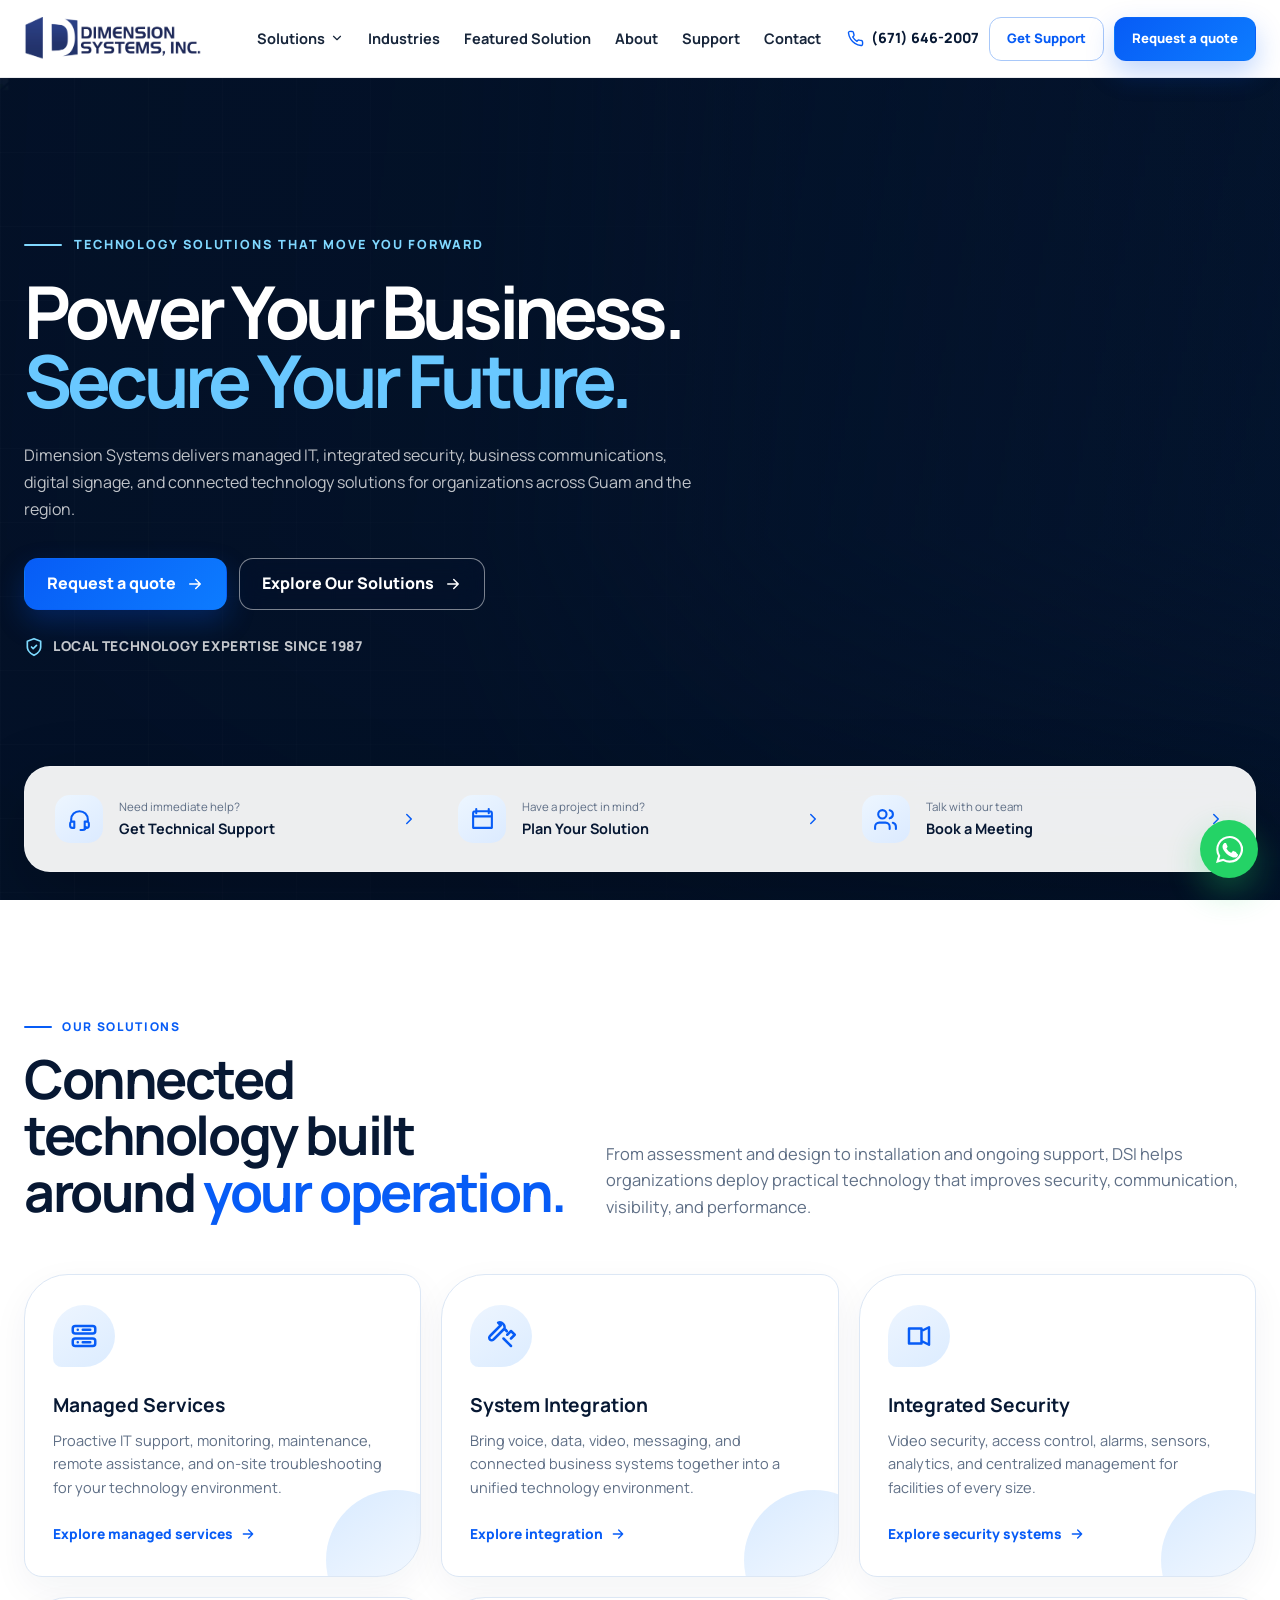
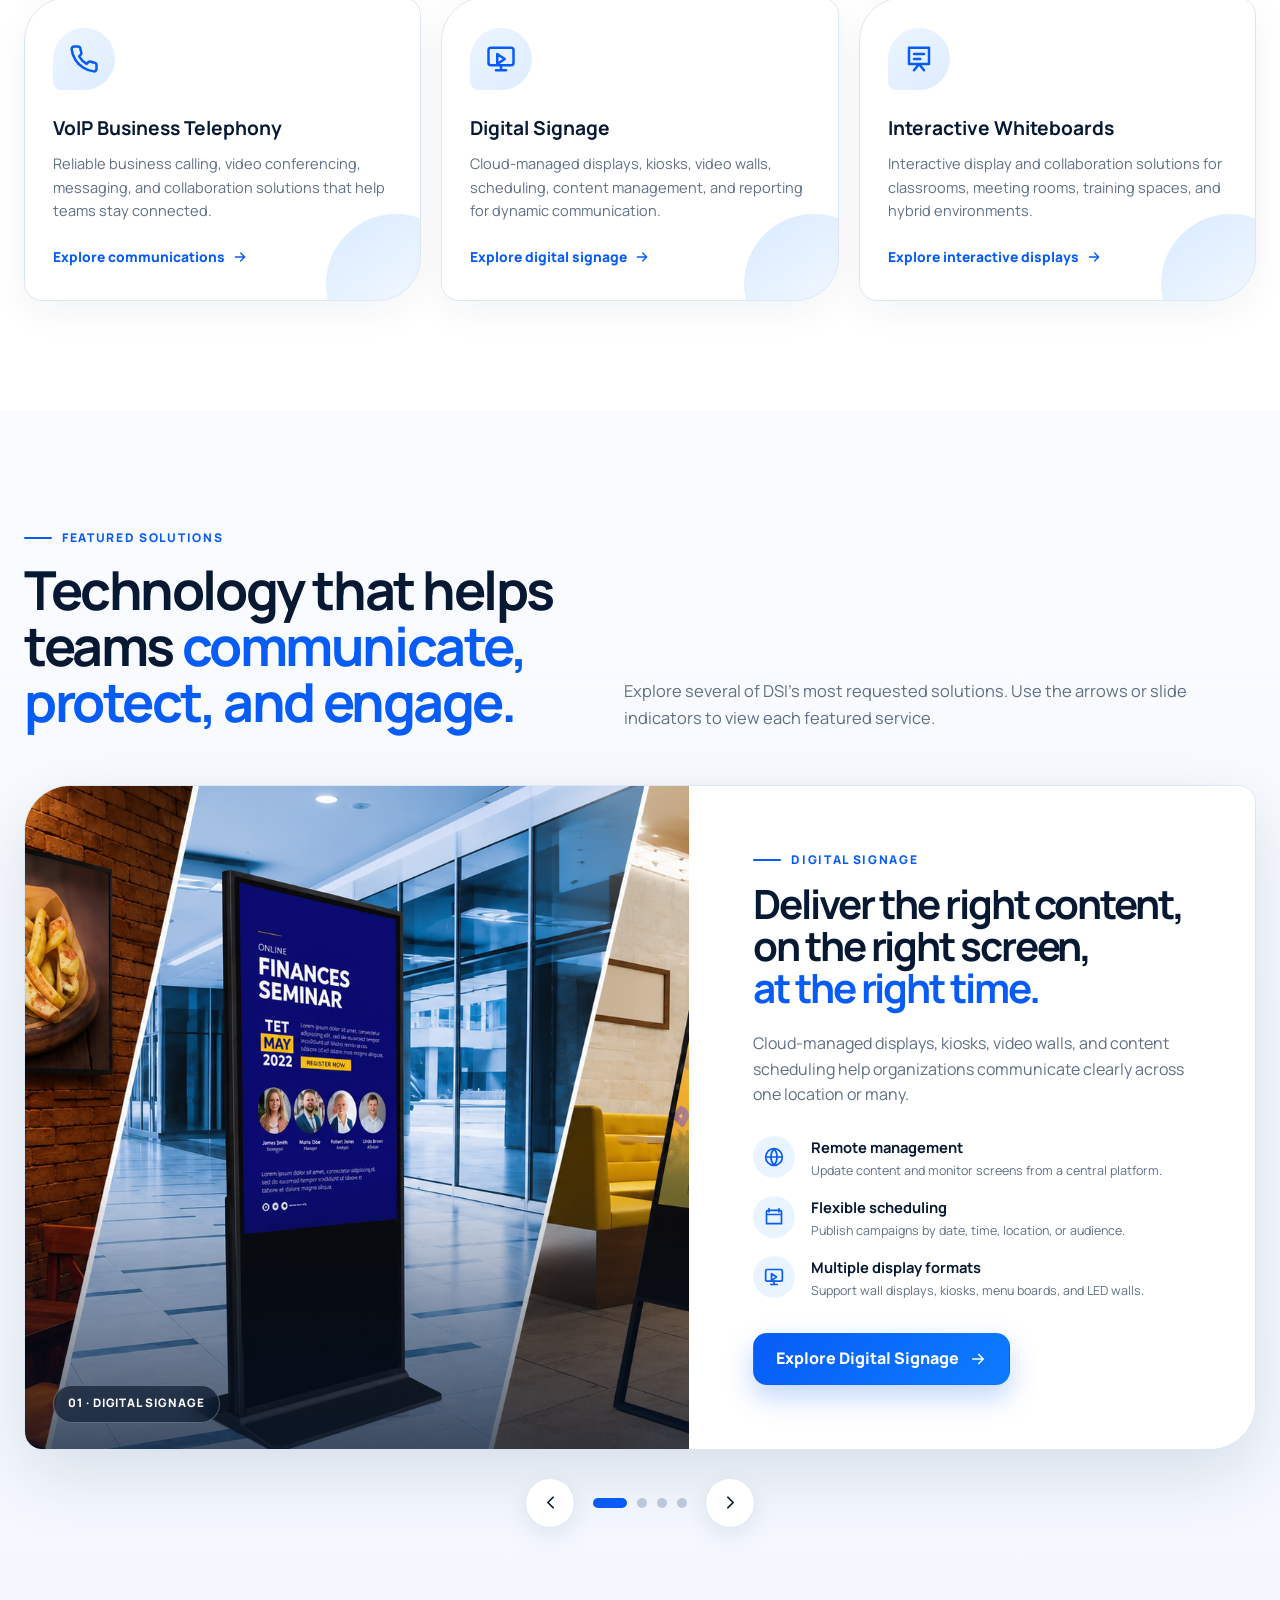
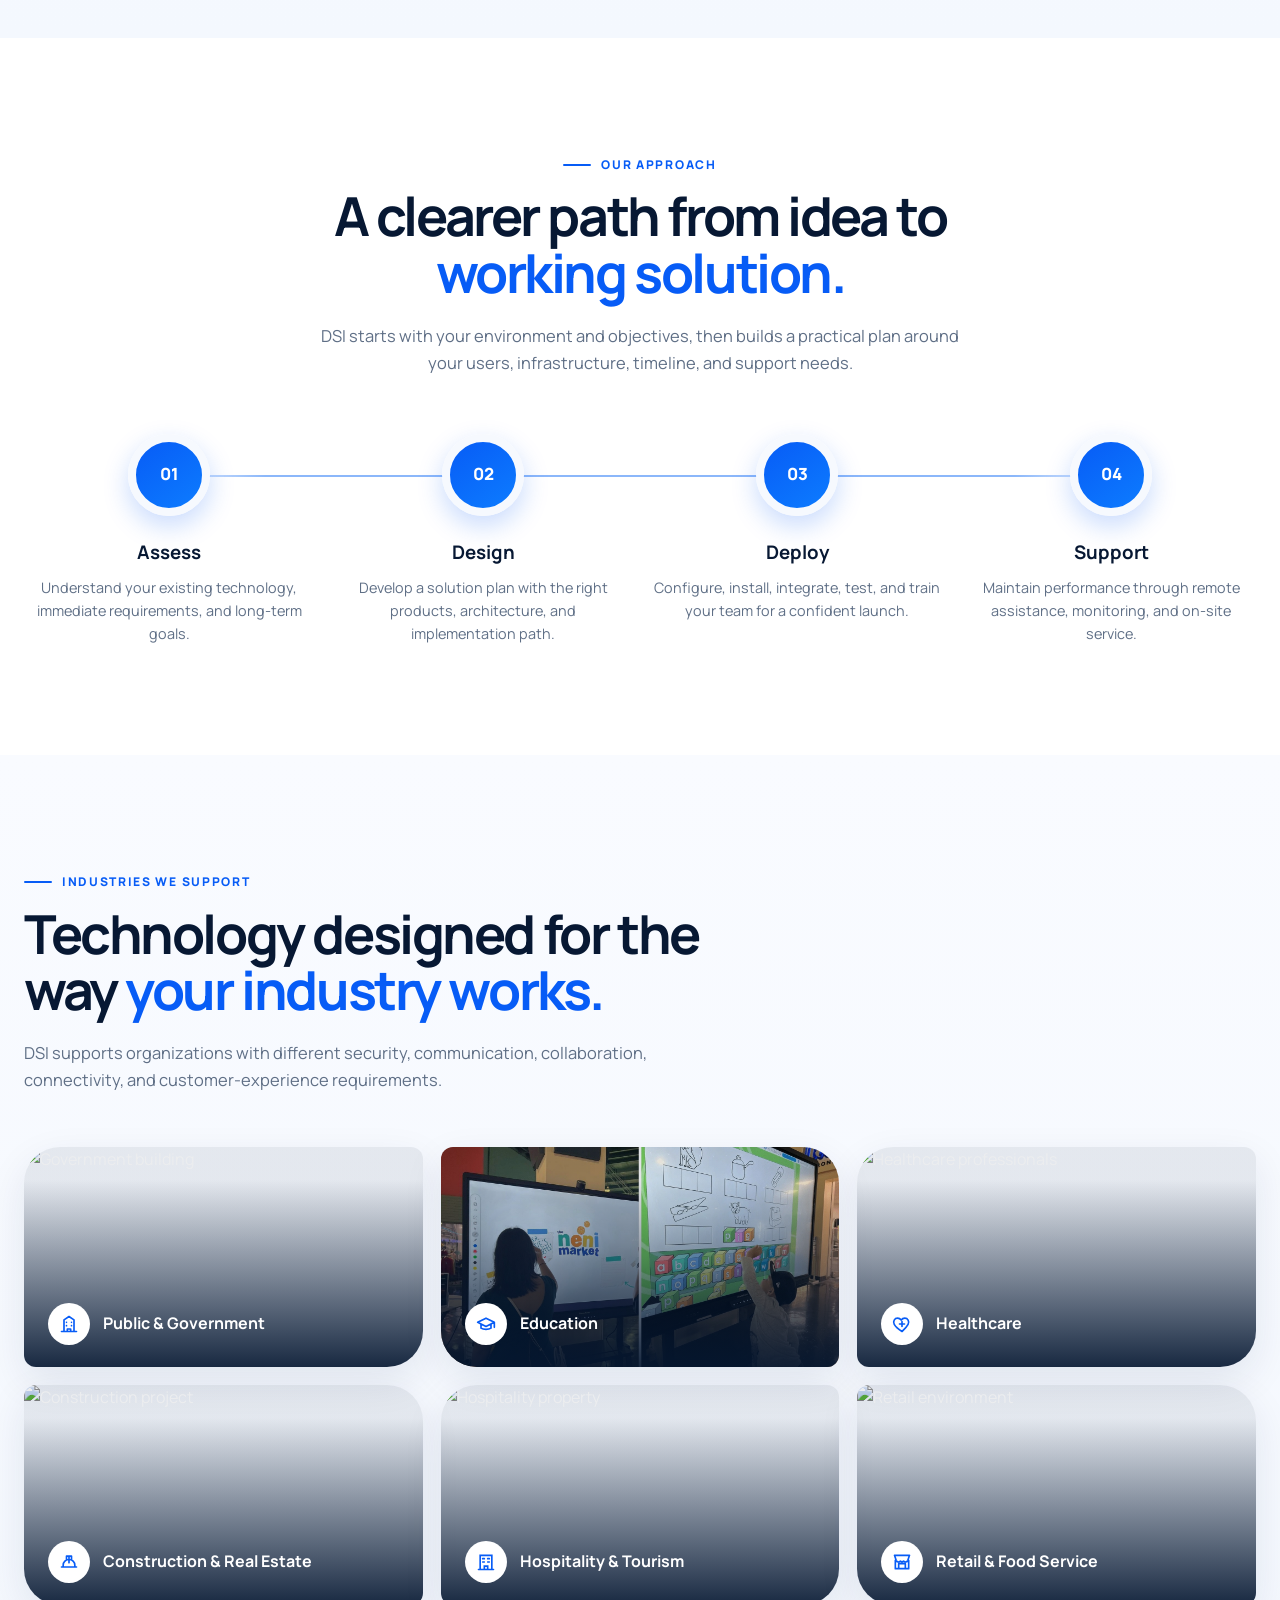
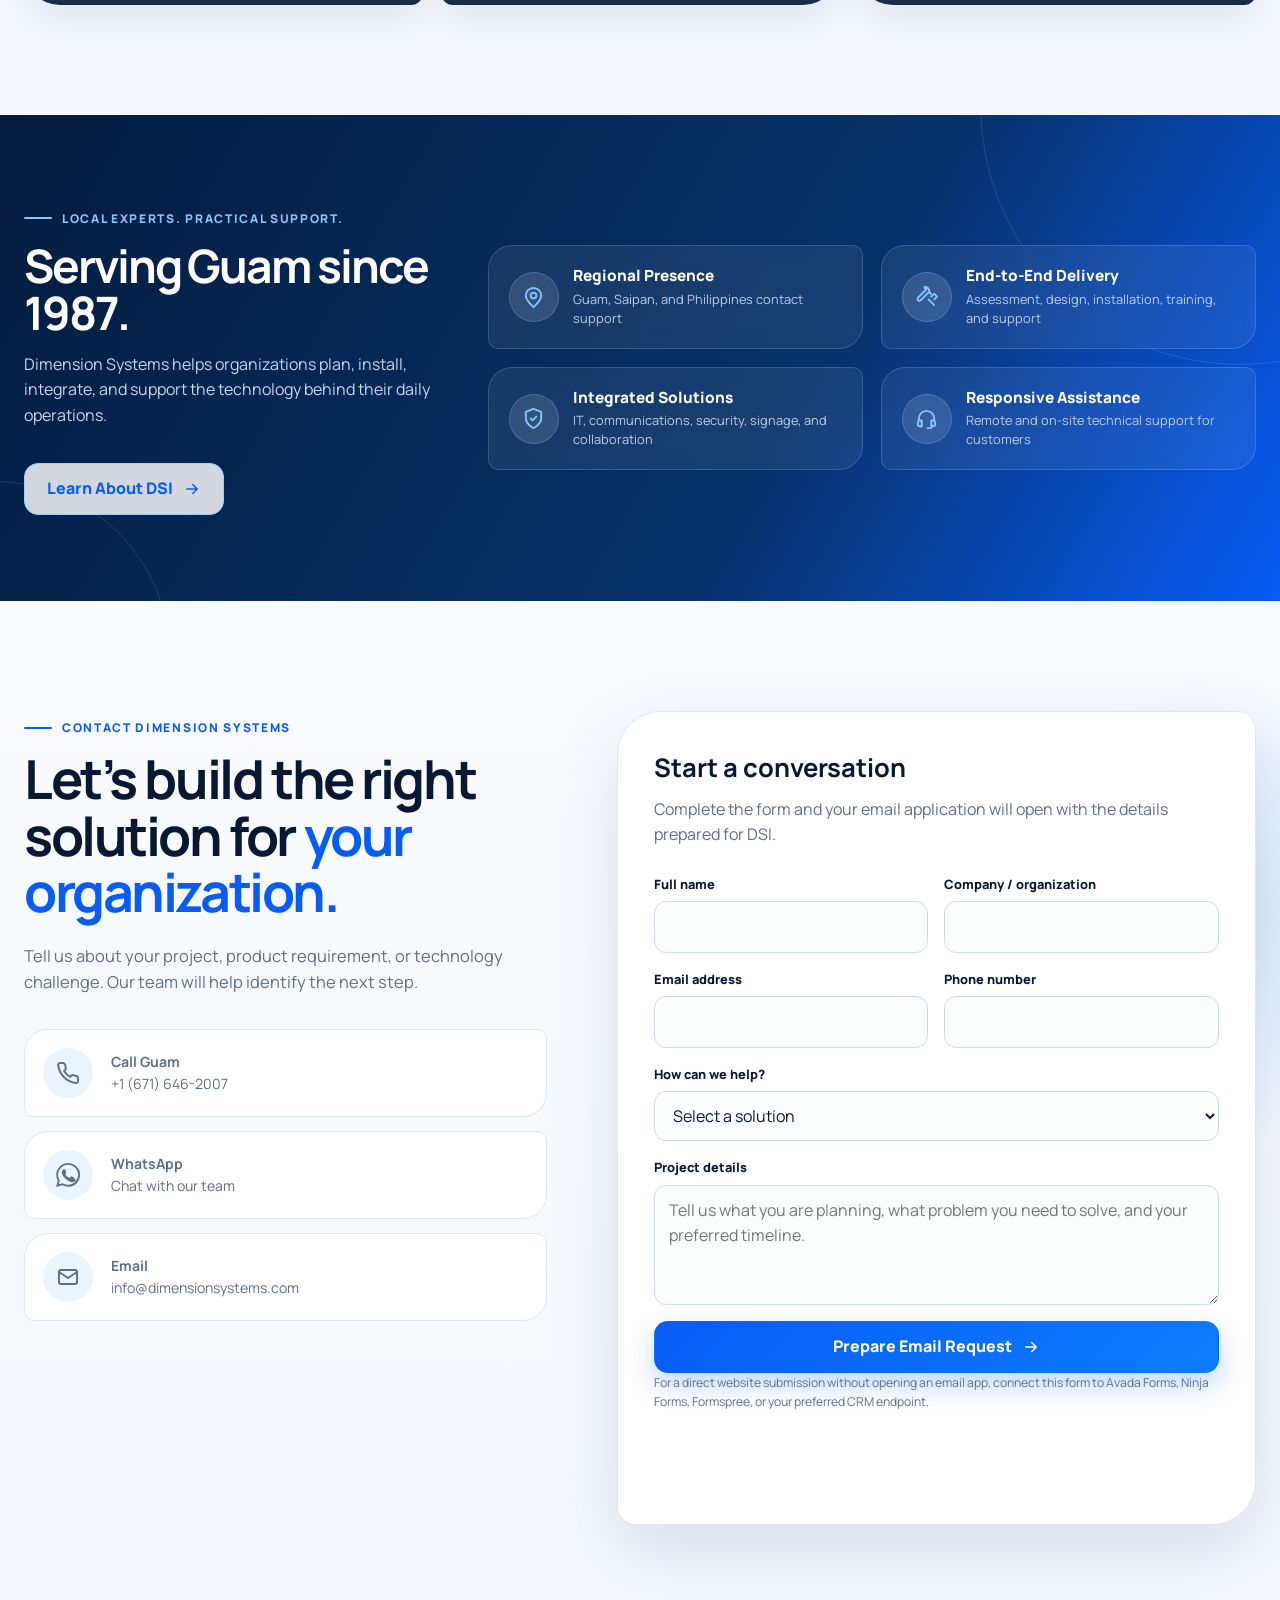
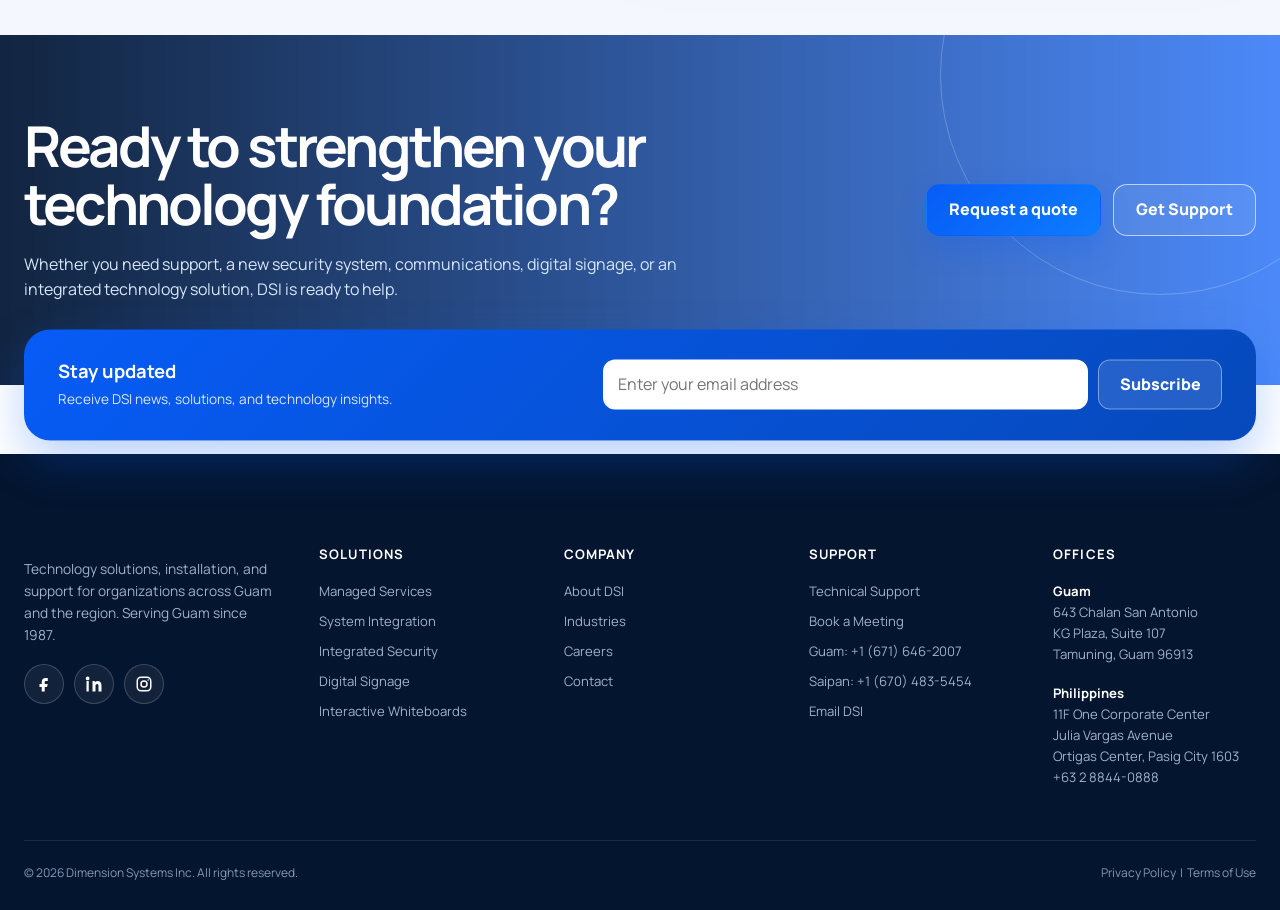
==== commit 939a4cdd: "fixed icons on layout 1" ====
--- a/index.html
+++ b/index.html
@@ -2843,6 +2843,180 @@
         .reveal {
           opacity: 1;
           transform: none;
+        }
+      }
+
+      /* =========================================================
+         FINAL HEADER LOGO FIX
+         Keeps the DSI logo correctly sized and vertically centered
+         at mobile, desktop, ultrawide, and 2K resolutions.
+         ========================================================= */
+      .site-header .header-inner {
+        position: relative;
+      }
+
+      .site-header .brand {
+        flex: 0 0 auto;
+        min-width: 0;
+        height: 100%;
+        display: inline-flex;
+        align-items: center;
+        justify-content: flex-start;
+        margin: 0;
+        padding: 0;
+        line-height: 0;
+      }
+
+      .site-header .brand-logo {
+        display: block;
+        width: clamp(178px, 12vw, 224px);
+        max-width: none;
+        height: auto;
+        max-height: calc(var(--dsi-header) - 24px);
+        margin: 0;
+        object-fit: contain;
+        object-position: left center;
+        flex-shrink: 0;
+      }
+
+      @media (min-width: 1440px) {
+        .site-header .brand {
+          min-width: 0;
+        }
+
+        .site-header .brand-logo {
+          width: 226px;
+          max-height: calc(var(--dsi-header) - 28px);
+        }
+      }
+
+      @media (min-width: 1920px) {
+        .site-header .brand {
+          min-width: 0;
+        }
+
+        .site-header .brand-logo {
+          width: 238px;
+          max-height: calc(var(--dsi-header) - 30px);
+        }
+      }
+
+      @media (min-width: 2400px) {
+        .site-header .brand {
+          min-width: 0;
+        }
+
+        .site-header .brand-logo {
+          width: 250px;
+          max-height: calc(var(--dsi-header) - 32px);
+        }
+      }
+
+      @media (max-width: 900px) {
+        .site-header .brand-logo {
+          width: 176px;
+          max-height: calc(var(--dsi-header) - 20px);
+        }
+      }
+
+      @media (max-width: 640px) {
+        .site-header .brand-logo {
+          width: 152px;
+          max-height: calc(var(--dsi-header) - 18px);
+        }
+      }
+
+      @media (max-width: 380px) {
+        .site-header .brand-logo {
+          width: 136px;
+        }
+      }
+
+      /* Final fix: Local experts / trust point icon alignment */
+      .trust-points {
+        align-items: stretch;
+      }
+
+      .trust-point {
+        grid-template-columns: clamp(50px, 3vw, 58px) minmax(0, 1fr);
+        align-items: center;
+        column-gap: clamp(14px, 1.1vw, 20px);
+        min-width: 0;
+      }
+
+      .trust-point-icon {
+        display: grid !important;
+        place-items: center;
+        justify-self: center;
+        align-self: center;
+        width: clamp(50px, 3vw, 58px) !important;
+        height: clamp(50px, 3vw, 58px) !important;
+        min-width: clamp(50px, 3vw, 58px);
+        padding: 0;
+        margin: 0;
+        overflow: hidden;
+        border: 1px solid rgba(135, 195, 255, 0.28);
+        border-radius: 50%;
+        color: #87c3ff !important;
+        background: rgba(255, 255, 255, 0.12);
+        font-size: initial !important;
+        line-height: 1 !important;
+      }
+
+      .trust-point-icon svg {
+        display: block;
+        width: 48% !important;
+        height: 48% !important;
+        max-width: none;
+        max-height: none;
+        margin: 0;
+        overflow: visible;
+        color: inherit;
+        stroke: currentColor;
+        fill: none;
+      }
+
+      .trust-point-content {
+        display: flex;
+        min-width: 0;
+        flex-direction: column;
+        justify-content: center;
+        gap: 4px;
+      }
+
+      .trust-point-title {
+        display: block;
+        margin: 0;
+        color: #ffffff;
+        font-size: clamp(0.96rem, 0.9vw, 1.06rem);
+        font-weight: 800;
+        line-height: 1.25;
+      }
+
+      .trust-point-description {
+        display: block;
+        margin: 0;
+        color: #bdcfe7;
+        font-size: clamp(0.78rem, 0.72vw, 0.88rem);
+        line-height: 1.5;
+      }
+
+      @media (max-width: 640px) {
+        .trust-point {
+          grid-template-columns: 48px minmax(0, 1fr);
+          padding: 17px;
+          column-gap: 13px;
+        }
+
+        .trust-point-icon {
+          width: 48px !important;
+          height: 48px !important;
+          min-width: 48px;
+        }
+
+        .trust-point-icon svg {
+          width: 23px !important;
+          height: 23px !important;
         }
       }
     </style>
@@ -3261,7 +3435,7 @@
 
     <header class="site-header" aria-label="Main navigation">
       <div class="container header-inner">
-        <a class="brand" href="/" aria-label="Dimension Systems Inc. home">
+        <a class="brand" href="#top" aria-label="Dimension Systems Inc. home">
           <img
             src="./image/dsi-logo-3600.png"
             alt="Dimension Systems Inc."
@@ -4095,45 +4269,60 @@
           </div>
           <div class="trust-points">
             <div class="trust-point reveal">
-              <span class="trust-point-icon"
-                ><svg><use href="#i-map" /></svg></span
-              ><span
-                ><strong>Regional Presence</strong
-                ><span
+              <span class="trust-point-icon" aria-hidden="true">
+                <svg viewBox="0 0 24 24" focusable="false">
+                  <use href="#i-map"></use>
+                </svg>
+              </span>
+              <div class="trust-point-content">
+                <strong class="trust-point-title">Regional Presence</strong>
+                <span class="trust-point-description"
                   >Guam, Saipan, and Philippines contact support</span
-                ></span
-              >
+                >
+              </div>
             </div>
+
             <div class="trust-point reveal">
-              <span class="trust-point-icon"
-                ><svg><use href="#i-build" /></svg></span
-              ><span
-                ><strong>End-to-End Delivery</strong
-                ><span
+              <span class="trust-point-icon" aria-hidden="true">
+                <svg viewBox="0 0 24 24" focusable="false">
+                  <use href="#i-build"></use>
+                </svg>
+              </span>
+              <div class="trust-point-content">
+                <strong class="trust-point-title">End-to-End Delivery</strong>
+                <span class="trust-point-description"
                   >Assessment, design, installation, training, and support</span
-                ></span
-              >
+                >
+              </div>
             </div>
+
             <div class="trust-point reveal">
-              <span class="trust-point-icon"
-                ><svg><use href="#i-shield" /></svg></span
-              ><span
-                ><strong>Integrated Solutions</strong
-                ><span
+              <span class="trust-point-icon" aria-hidden="true">
+                <svg viewBox="0 0 24 24" focusable="false">
+                  <use href="#i-shield"></use>
+                </svg>
+              </span>
+              <div class="trust-point-content">
+                <strong class="trust-point-title">Integrated Solutions</strong>
+                <span class="trust-point-description"
                   >IT, communications, security, signage, and
                   collaboration</span
-                ></span
-              >
+                >
+              </div>
             </div>
+
             <div class="trust-point reveal">
-              <span class="trust-point-icon"
-                ><svg><use href="#i-headset" /></svg></span
-              ><span
-                ><strong>Responsive Assistance</strong
-                ><span
+              <span class="trust-point-icon" aria-hidden="true">
+                <svg viewBox="0 0 24 24" focusable="false">
+                  <use href="#i-headset"></use>
+                </svg>
+              </span>
+              <div class="trust-point-content">
+                <strong class="trust-point-title">Responsive Assistance</strong>
+                <span class="trust-point-description"
                   >Remote and on-site technical support for customers</span
-                ></span
-              >
+                >
+              </div>
             </div>
           </div>
         </div>
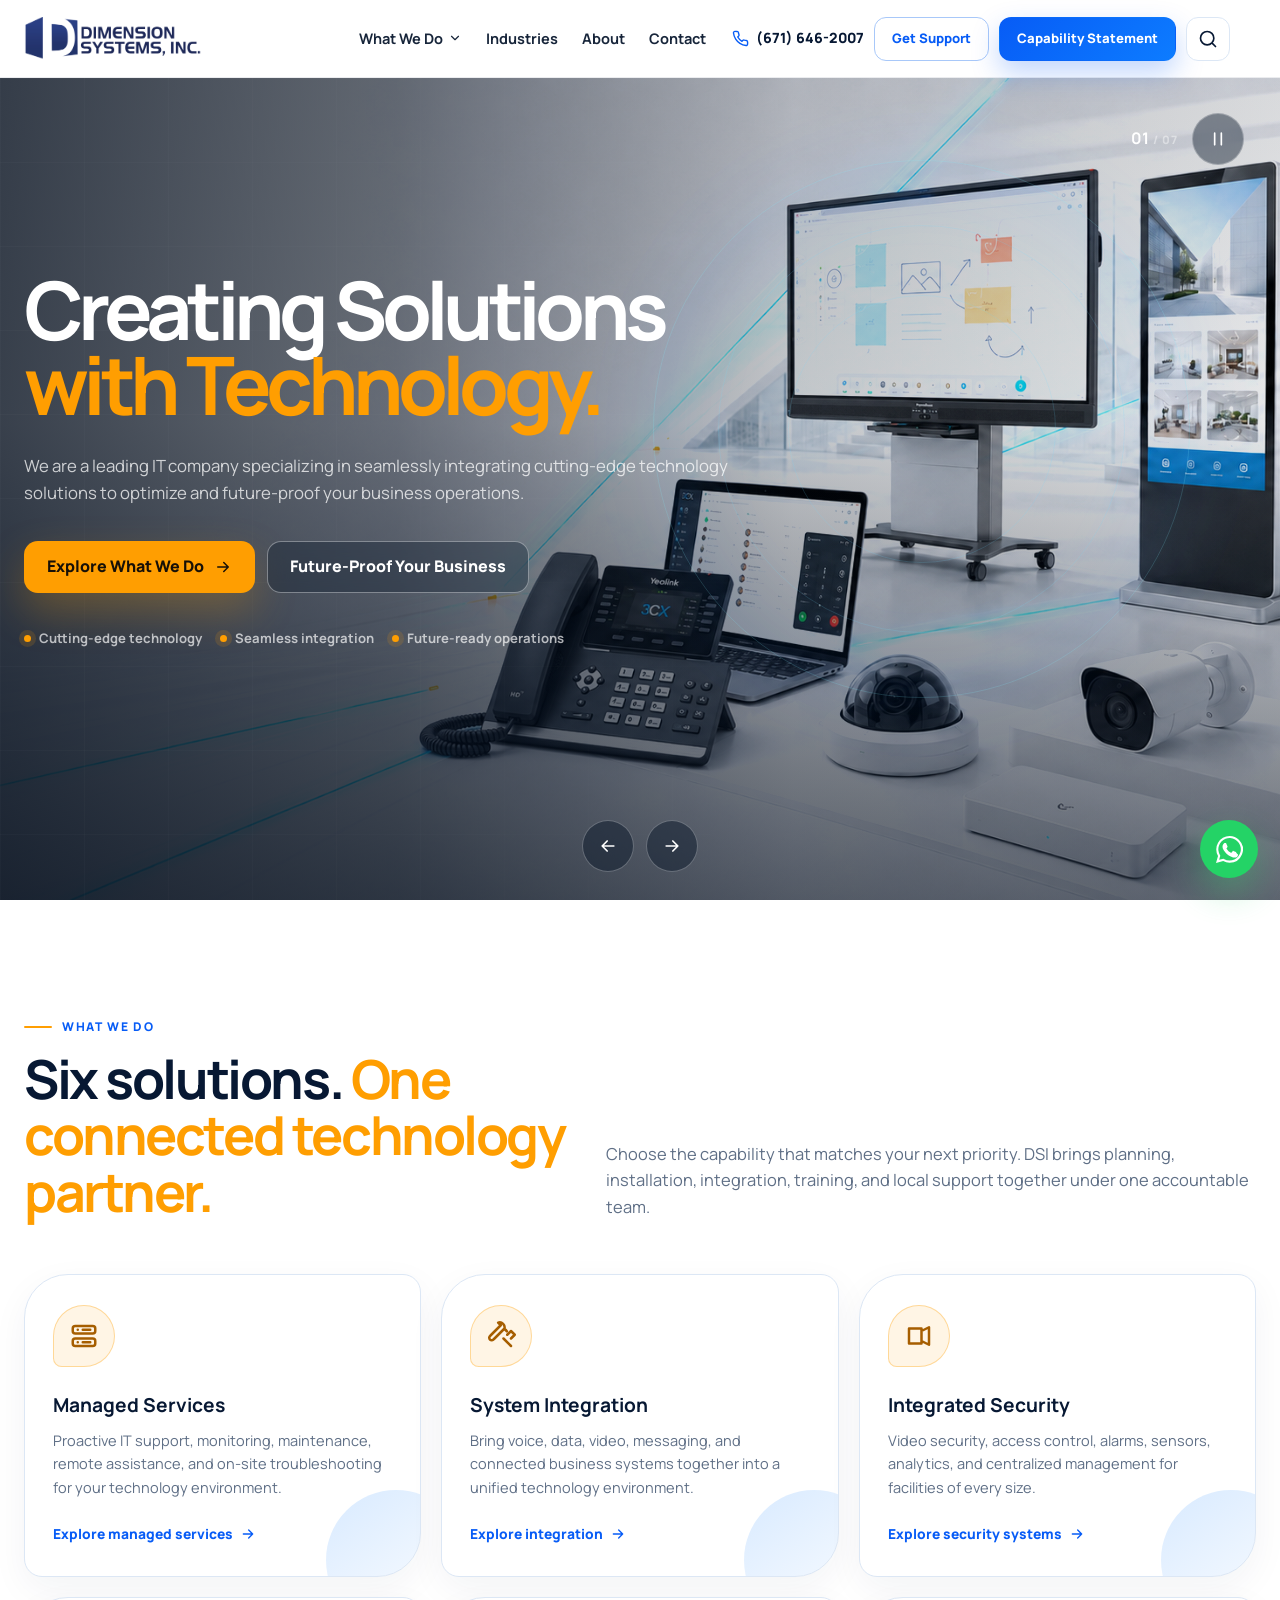
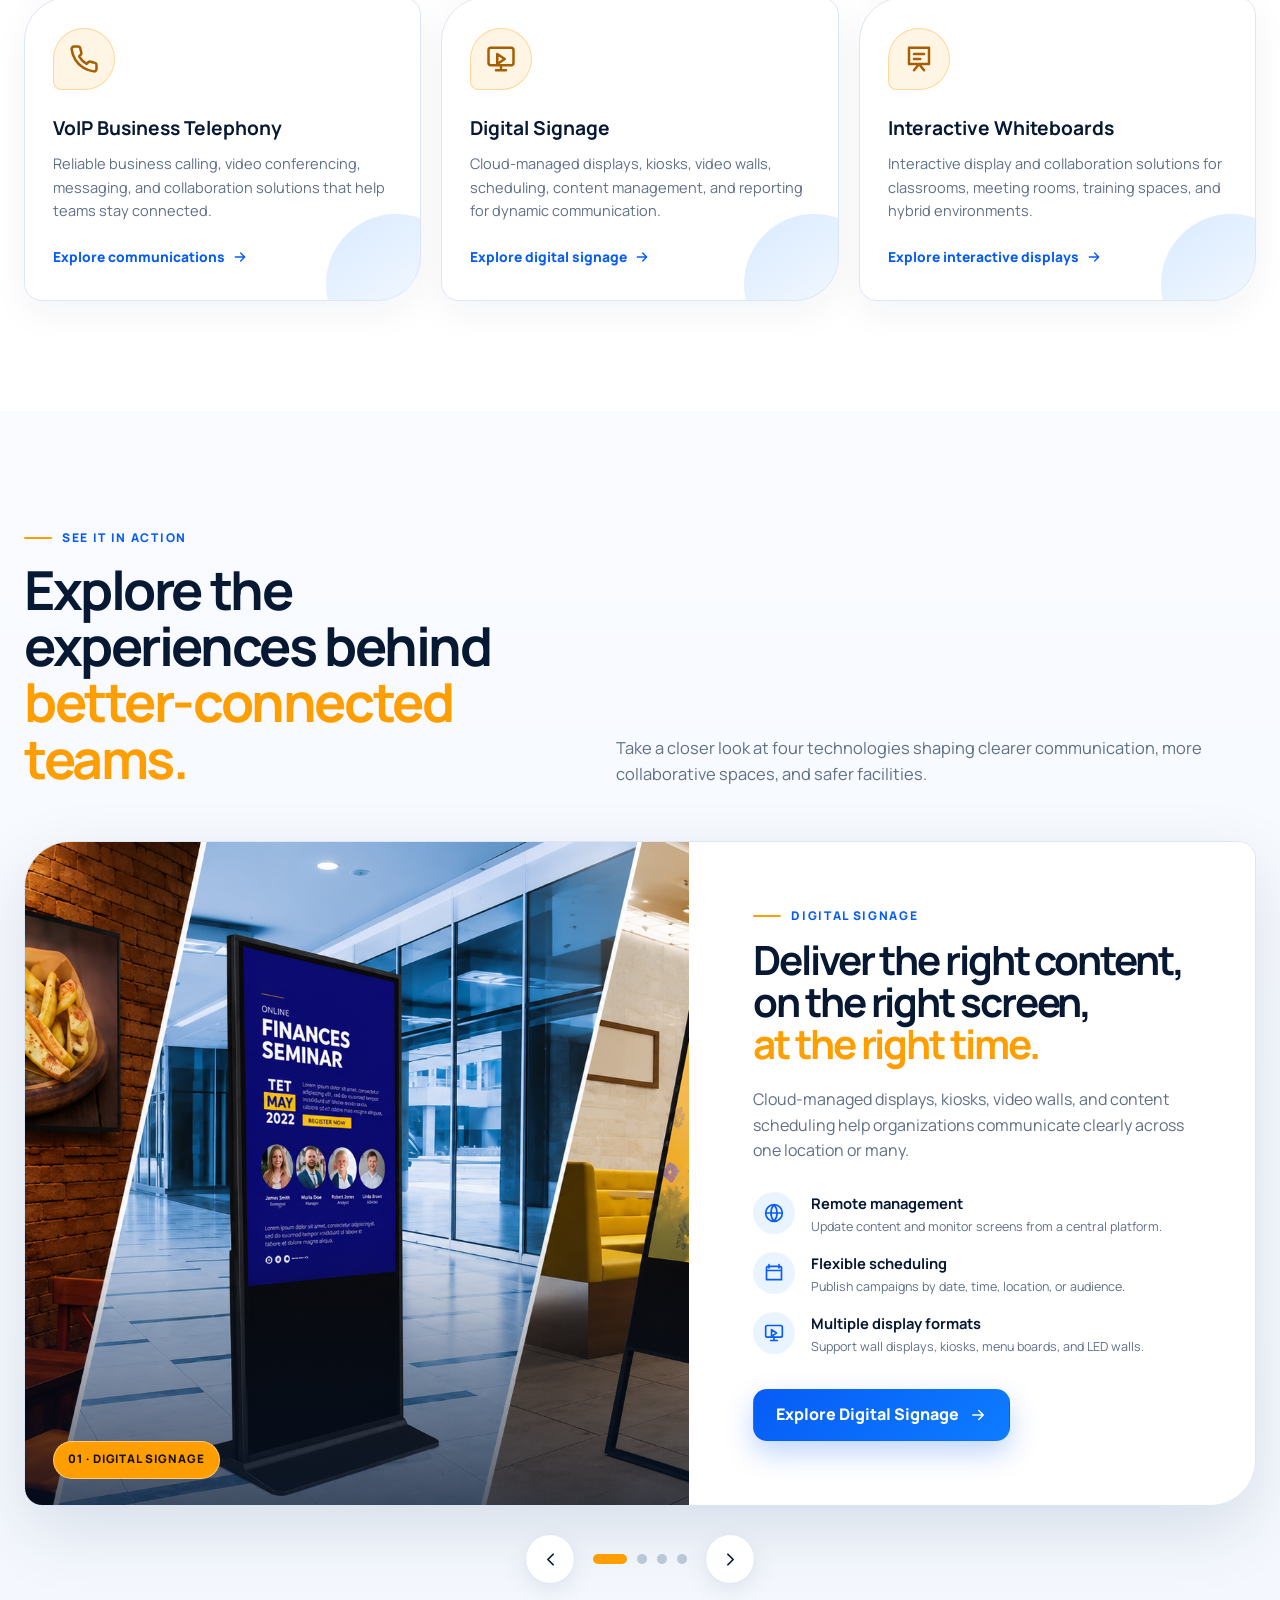
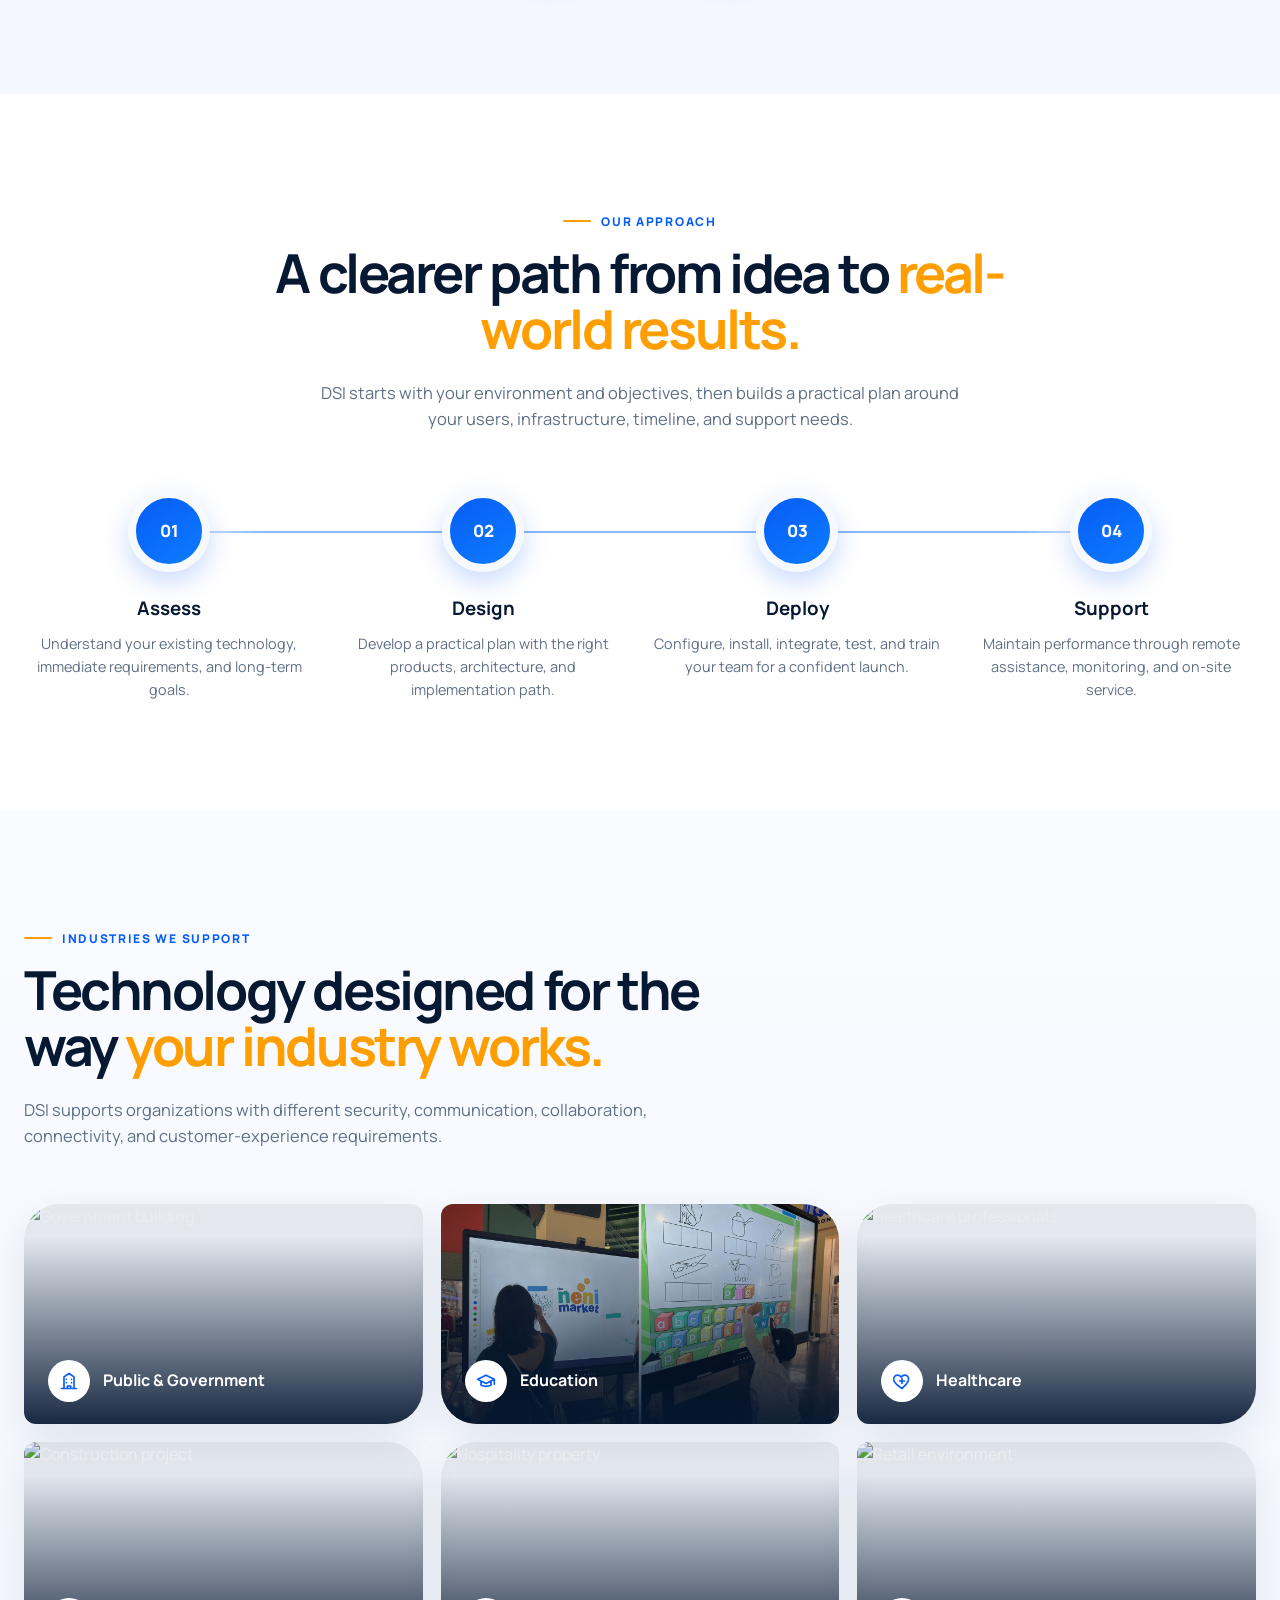
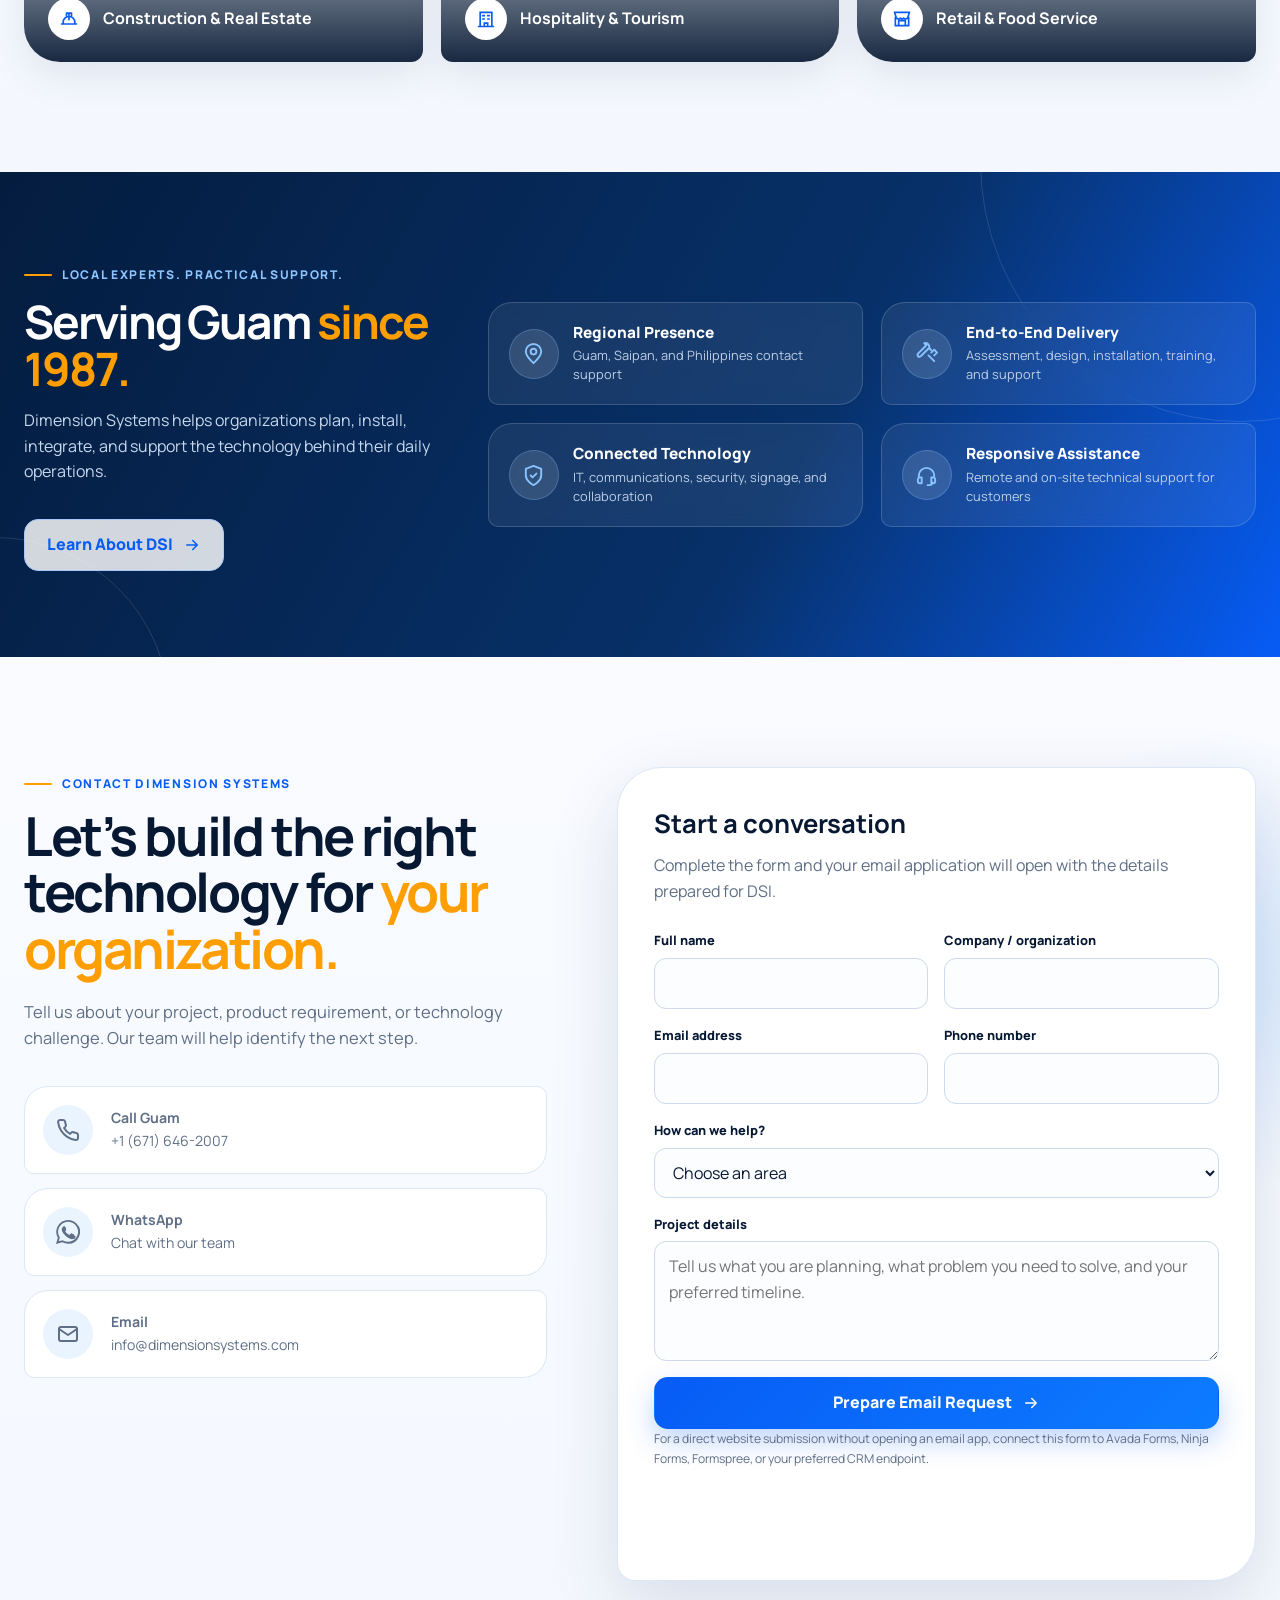
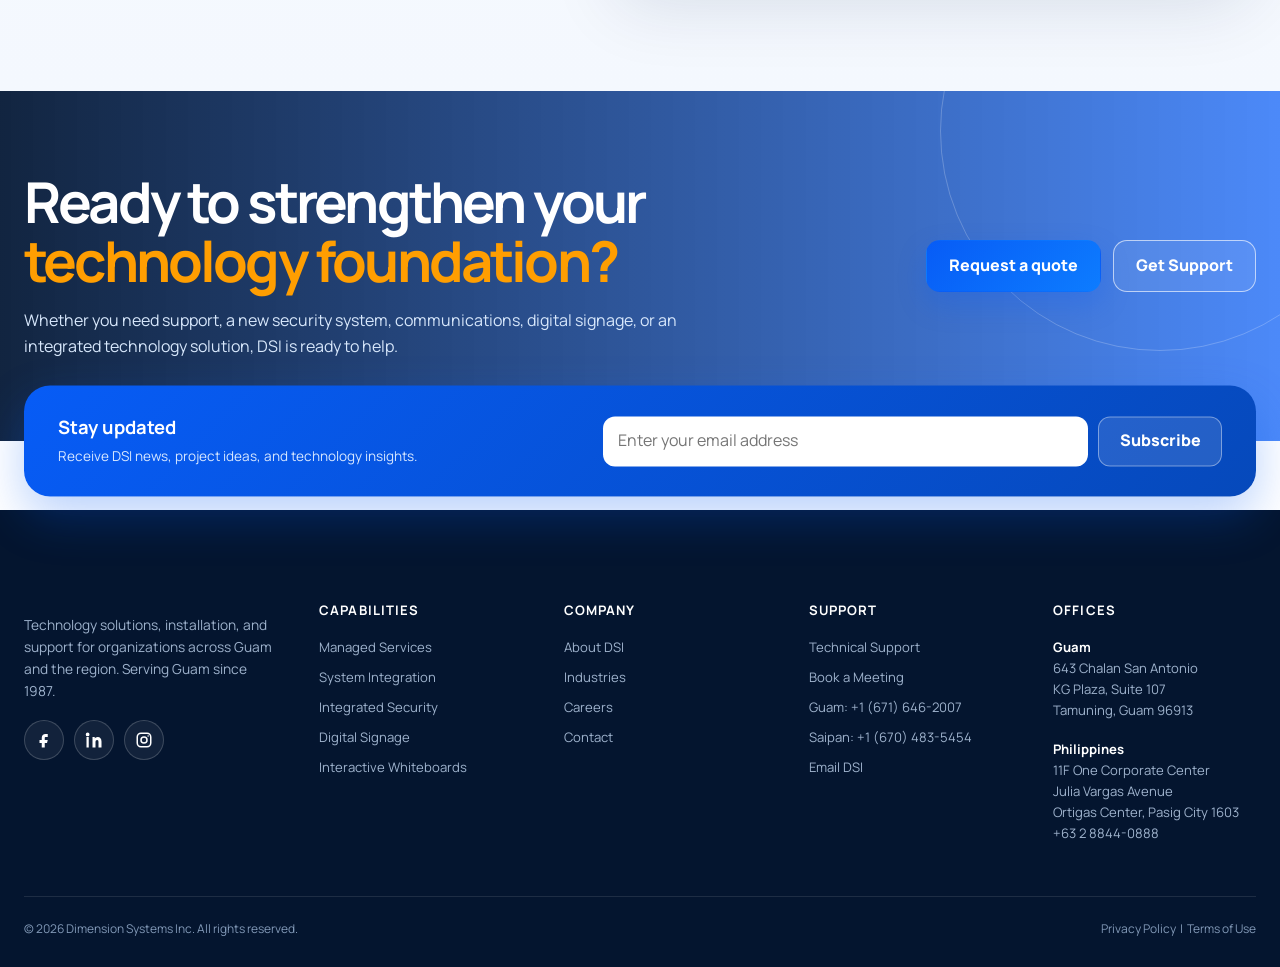
==== commit 9b2210a8: "created new web page design" ====
--- a/index.html
+++ b/index.html
@@ -5,9 +5,9 @@
     <meta name="viewport" content="width=device-width, initial-scale=1" />
     <meta
       name="description"
-      content="Dimension Systems provides managed IT, system integration, security, communications, digital signage, and interactive technology solutions across Guam and the region."
+      content="Dimension Systems provides managed IT, system integration, security, communications, digital signage, and interactive technology across Guam and the region."
     />
-    <title>Dimension Systems Inc. | Technology Solutions for Guam</title>
+    <title>Dimension Systems Inc. | Connected Technology for Guam</title>
     <link rel="preconnect" href="https://fonts.googleapis.com" />
     <link rel="preconnect" href="https://fonts.gstatic.com" crossorigin />
     <link
@@ -26,6 +26,7 @@
         --dsi-muted: #5f6f86;
         --dsi-white: #ffffff;
         --dsi-gold: #f4b62d;
+        --dsi-accent: #ff9e01;
         --dsi-shadow: 0 24px 70px rgba(7, 35, 76, 0.12);
         --dsi-shadow-soft: 0 14px 40px rgba(7, 35, 76, 0.09);
         --dsi-radius: 28px;
@@ -163,6 +164,8 @@
       }
       .btn:focus-visible,
       .icon-button:focus-visible,
+      .nav-search-toggle:focus-visible,
+      .nav-search-submit:focus-visible,
       .nav-toggle:focus-visible,
       input:focus-visible,
       select:focus-visible,
@@ -302,6 +305,97 @@
         align-items: center;
         gap: 10px;
       }
+      .desktop-actions {
+        display: flex;
+        align-items: center;
+        gap: 10px;
+      }
+      .nav-search {
+        position: relative;
+      }
+      .nav-search-toggle {
+        display: inline-flex;
+        width: 44px;
+        height: 44px;
+        align-items: center;
+        justify-content: center;
+        border: 1px solid var(--dsi-line);
+        border-radius: 12px;
+        background: #fff;
+        color: var(--dsi-ink);
+        transition:
+          color 0.2s ease,
+          border-color 0.2s ease,
+          box-shadow 0.2s ease;
+      }
+      .nav-search-toggle:hover,
+      .nav-search.is-open .nav-search-toggle {
+        border-color: rgba(13, 124, 255, 0.35);
+        color: var(--dsi-blue);
+        box-shadow: 0 8px 20px rgba(7, 24, 51, 0.08);
+      }
+      .nav-search-toggle svg {
+        width: 20px;
+        height: 20px;
+      }
+      .nav-search-form {
+        position: absolute;
+        top: calc(100% + 12px);
+        right: 0;
+        display: flex;
+        width: min(380px, calc(100vw - 32px));
+        gap: 8px;
+        padding: 10px;
+        border: 1px solid var(--dsi-line);
+        border-radius: 16px;
+        background: #fff;
+        box-shadow: var(--dsi-shadow-soft);
+        opacity: 0;
+        visibility: hidden;
+        transform: translateY(-8px);
+        transition: 0.2s ease;
+      }
+      .nav-search.is-open .nav-search-form {
+        opacity: 1;
+        visibility: visible;
+        transform: translateY(0);
+      }
+      .nav-search-form input,
+      .mobile-search-form input {
+        min-width: 0;
+        flex: 1;
+        height: 44px;
+        border: 1px solid var(--dsi-line);
+        border-radius: 11px;
+        background: #f8fbff;
+        color: var(--dsi-ink);
+        padding: 0 14px;
+        font: inherit;
+      }
+      .nav-search-form input::placeholder,
+      .mobile-search-form input::placeholder {
+        color: #718096;
+      }
+      .nav-search-submit {
+        display: inline-flex;
+        min-width: 44px;
+        height: 44px;
+        align-items: center;
+        justify-content: center;
+        gap: 7px;
+        border: 0;
+        border-radius: 11px;
+        background: var(--dsi-accent);
+        color: var(--dsi-ink);
+        font-weight: 800;
+      }
+      .nav-search-submit:hover {
+        filter: brightness(0.97);
+      }
+      .nav-search-submit svg {
+        width: 18px;
+        height: 18px;
+      }
       .header-phone {
         display: inline-flex;
         align-items: center;
@@ -315,7 +409,7 @@
         height: 17px;
         color: var(--dsi-blue);
       }
-      .header-actions .btn {
+      .desktop-actions .btn {
         min-height: 44px;
         padding-inline: 17px;
         border-radius: 12px;
@@ -369,9 +463,19 @@
       }
       .mobile-nav-actions {
         display: grid;
-        grid-template-columns: 1fr 1fr;
+        grid-template-columns: repeat(3, minmax(0, 1fr));
         gap: 10px;
         margin-top: 18px;
+      }
+      .mobile-search-form {
+        display: flex;
+        gap: 8px;
+        margin-top: 18px;
+        padding-top: 18px;
+        border-top: 1px solid #eef3fa;
+      }
+      .mobile-search-form .nav-search-submit {
+        padding: 0 15px;
       }
 
       /* Hero */
@@ -1490,8 +1594,7 @@
       /* Responsive */
       @media (max-width: 1180px) {
         .desktop-nav,
-        .header-phone,
-        .header-actions .btn--outline {
+        .desktop-actions {
           display: none;
         }
         .header-actions {
@@ -1542,9 +1645,6 @@
         }
         .brand-copy {
           font-size: 0.66rem;
-        }
-        .header-actions .btn--primary {
-          display: none;
         }
         .hero {
           min-height: auto;
@@ -1770,7 +1870,7 @@
         .nav-dropdown > button {
           font-size: 0.94rem;
         }
-        .header-actions .btn {
+        .desktop-actions .btn {
           min-height: 46px;
           padding-inline: 19px;
         }
@@ -2058,13 +2158,13 @@
         .nav-dropdown > button {
           font-size: 1.08rem;
         }
-        .header-actions {
+        .desktop-actions {
           gap: 14px;
         }
         .header-phone {
           font-size: 1rem;
         }
-        .header-actions .btn {
+        .desktop-actions .btn {
           min-height: 52px;
           padding-inline: 24px;
           font-size: 0.9rem;
@@ -2515,8 +2615,11 @@
       }
       .featured-slide__media {
         position: relative;
+        display: grid;
+        place-items: center;
         min-height: 610px;
         overflow: hidden;
+        padding: 0;
         background: #dce9f6;
       }
       .featured-slide__media::after {
@@ -2534,10 +2637,12 @@
         width: 100%;
         height: 100%;
         object-fit: cover;
-        transition: transform 7s ease;
+        object-position: center;
+        border-radius: 0;
+        transition: opacity 0.45s ease;
       }
       .featured-slide.is-active .featured-slide__media img {
-        transform: scale(1.035);
+        transform: none;
       }
       .featured-slide__label {
         position: absolute;
@@ -2796,6 +2901,10 @@
         }
         .featured-slide__media {
           min-height: 300px;
+          padding: 0;
+        }
+        .featured-slide__media img {
+          border-radius: 0;
         }
         .featured-slide__label {
           left: 18px;
@@ -3017,6 +3126,805 @@
         .trust-point-icon svg {
           width: 23px !important;
           height: 23px !important;
+        }
+      }
+      /* Full-screen solution slider hero */
+      .solution-hero {
+        position: relative;
+        height: calc(100svh - var(--dsi-header));
+        min-height: 790px;
+        overflow: hidden;
+        isolation: isolate;
+        background: #061426;
+        color: #fff;
+      }
+      .solution-hero__viewport,
+      .solution-slide {
+        position: absolute;
+        inset: 0;
+      }
+      .solution-slide {
+        opacity: 0;
+        visibility: hidden;
+        transform: scale(1.025);
+        transition:
+          opacity 0.75s ease,
+          visibility 0.75s ease,
+          transform 1.15s cubic-bezier(0.2, 0.7, 0.2, 1);
+        pointer-events: none;
+      }
+      .solution-slide.is-active {
+        opacity: 1;
+        visibility: visible;
+        transform: scale(1);
+        pointer-events: auto;
+        z-index: 2;
+      }
+      .solution-slide__media,
+      .solution-slide__media::before,
+      .solution-slide__media::after {
+        position: absolute;
+        inset: 0;
+      }
+      .solution-slide__media {
+        overflow: hidden;
+      }
+      .solution-slide__media img {
+        width: 100%;
+        height: 100%;
+        object-fit: cover;
+        object-position: var(--focus, center);
+        transform: scale(1.035);
+        transition: transform 9s linear;
+        filter: saturate(1.02) contrast(1.02) brightness(1.06);
+      }
+      .solution-slide.is-active .solution-slide__media img {
+        transform: scale(1);
+      }
+      .solution-slide__media::before {
+        content: "";
+        z-index: 1;
+        background:
+          linear-gradient(
+            90deg,
+            rgba(3, 13, 28, 0.78) 0%,
+            rgba(3, 13, 28, 0.58) 31%,
+            rgba(3, 13, 28, 0.2) 62%,
+            rgba(3, 13, 28, 0.06) 100%
+          ),
+          linear-gradient(
+            180deg,
+            rgba(3, 13, 28, 0.1) 0%,
+            rgba(3, 13, 28, 0.04) 42%,
+            rgba(3, 13, 28, 0.6) 100%
+          );
+      }
+      .solution-slide__media::after {
+        content: "";
+        z-index: 1;
+        opacity: 0.3;
+        background-image:
+          linear-gradient(rgba(255, 255, 255, 0.07) 1px, transparent 1px),
+          linear-gradient(90deg, rgba(255, 255, 255, 0.07) 1px, transparent 1px);
+        background-size: 84px 84px;
+        mask-image: linear-gradient(90deg, black 0%, transparent 74%);
+      }
+      .solution-slide__glow {
+        position: absolute;
+        z-index: 2;
+        top: 10%;
+        right: 7%;
+        width: min(42vw, 760px);
+        aspect-ratio: 1;
+        border: 1px solid rgba(111, 216, 255, 0.24);
+        border-radius: 50%;
+        box-shadow:
+          inset 0 0 110px rgba(15, 117, 255, 0.11),
+          0 0 100px rgba(15, 117, 255, 0.08);
+        opacity: 0.85;
+        pointer-events: none;
+      }
+      .solution-slide__glow::before,
+      .solution-slide__glow::after {
+        content: "";
+        position: absolute;
+        border: 1px solid rgba(111, 216, 255, 0.18);
+        border-radius: 50%;
+      }
+      .solution-slide__glow::before {
+        inset: 12%;
+      }
+      .solution-slide__glow::after {
+        inset: 25%;
+      }
+      .solution-slide__inner {
+        position: relative;
+        z-index: 4;
+        height: 100%;
+        display: grid;
+        grid-template-columns: minmax(0, 1.15fr) minmax(360px, 0.55fr);
+        gap: clamp(55px, 7vw, 150px);
+        align-items: center;
+        padding-top: clamp(72px, 8vh, 130px);
+        padding-bottom: clamp(190px, 17vh, 245px);
+      }
+      .solution-slide__copy {
+        max-width: 990px;
+        opacity: 0;
+        transform: translateY(34px);
+        transition:
+          opacity 0.55s ease 0.2s,
+          transform 0.7s cubic-bezier(0.2, 0.7, 0.2, 1) 0.2s;
+      }
+      .solution-slide.is-active .solution-slide__copy {
+        opacity: 1;
+        transform: none;
+      }
+      .solution-slide__eyebrow {
+        display: inline-flex;
+        align-items: center;
+        gap: 12px;
+        margin: 0 0 25px;
+        color: #86ddff;
+        font-size: 0.78rem;
+        font-weight: 800;
+        letter-spacing: 0.14em;
+        text-transform: uppercase;
+      }
+      .solution-slide__eyebrow::before {
+        content: "";
+        width: 44px;
+        height: 2px;
+        background: linear-gradient(90deg, #42b8ff, #8ce6ff);
+      }
+      .solution-slide h1 {
+        max-width: 1030px;
+        margin: 0;
+        font-family: "Manrope", sans-serif;
+        font-size: clamp(4.15rem, 5.55vw, 8rem);
+        font-weight: 720;
+        line-height: 0.93;
+        letter-spacing: -0.07em;
+        text-wrap: balance;
+      }
+      .solution-slide__copy > p {
+        max-width: 720px;
+        margin: 30px 0 0;
+        color: rgba(255, 255, 255, 0.75);
+        font-size: clamp(1.05rem, 1.25vw, 1.32rem);
+        line-height: 1.62;
+      }
+      .solution-slide__actions {
+        display: flex;
+        flex-wrap: wrap;
+        gap: 12px;
+        margin-top: 34px;
+      }
+      .solution-slide__actions .btn--primary {
+        background: #fff;
+        color: #07111f;
+        box-shadow: 0 18px 42px rgba(0, 0, 0, 0.24);
+      }
+      .solution-slide__actions .btn--primary:hover {
+        background: #e9f7ff;
+      }
+      .solution-slide__actions .btn--glass {
+        border-color: rgba(255, 255, 255, 0.38);
+        background: rgba(7, 22, 42, 0.33);
+        color: #fff;
+        backdrop-filter: blur(12px);
+      }
+      .solution-slide__actions .btn--glass:hover {
+        background: rgba(255, 255, 255, 0.13);
+      }
+      .solution-slide__tags {
+        display: flex;
+        flex-wrap: wrap;
+        gap: 18px;
+        margin-top: 35px;
+        color: rgba(255, 255, 255, 0.68);
+        font-size: 0.82rem;
+        font-weight: 700;
+      }
+      .solution-slide__tags span {
+        display: inline-flex;
+        align-items: center;
+        gap: 8px;
+      }
+      .solution-slide__tags span::before {
+        content: "";
+        width: 7px;
+        height: 7px;
+        border-radius: 50%;
+        background: #5ed9ff;
+        box-shadow: 0 0 0 5px rgba(94, 217, 255, 0.11);
+      }
+      .solution-slide__panel {
+        position: relative;
+        align-self: center;
+        width: min(440px, 100%);
+        justify-self: end;
+        padding: 28px;
+        border: 1px solid rgba(255, 255, 255, 0.23);
+        border-radius: 36px 36px 8px 36px;
+        background: linear-gradient(
+          145deg,
+          rgba(255, 255, 255, 0.18),
+          rgba(255, 255, 255, 0.07)
+        );
+        box-shadow: 0 35px 75px rgba(0, 0, 0, 0.23);
+        backdrop-filter: blur(20px);
+        opacity: 0;
+        transform: translateX(36px);
+        transition:
+          opacity 0.6s ease 0.36s,
+          transform 0.75s cubic-bezier(0.2, 0.7, 0.2, 1) 0.36s;
+      }
+      .solution-slide.is-active .solution-slide__panel {
+        opacity: 1;
+        transform: none;
+      }
+      .solution-slide__panel-head {
+        display: flex;
+        align-items: center;
+        justify-content: space-between;
+        gap: 20px;
+        padding-bottom: 22px;
+        border-bottom: 1px solid rgba(255, 255, 255, 0.19);
+      }
+      .solution-slide__panel-head > span:first-child {
+        display: inline-flex;
+        align-items: center;
+        gap: 11px;
+        min-width: 0;
+        font-size: 0.78rem;
+        font-weight: 800;
+        letter-spacing: 0.08em;
+        text-transform: uppercase;
+      }
+      .solution-slide__panel-icon {
+        width: 44px;
+        height: 44px;
+        display: grid;
+        place-items: center;
+        flex: 0 0 44px;
+        margin: 0;
+        border-radius: 14px 14px 4px 14px;
+        background: rgba(112, 216, 255, 0.16);
+        color: #9ce7ff;
+        font-size: 0;
+        line-height: 0;
+        letter-spacing: 0;
+        text-transform: none;
+      }
+      .solution-slide__panel-icon svg {
+        width: 22px;
+        height: 22px;
+      }
+      .solution-slide__panel-status {
+        display: inline-flex;
+        align-items: center;
+        gap: 7px;
+        color: #98f1cf;
+        font-size: 0.7rem;
+        font-weight: 800;
+      }
+      .solution-slide__panel-status::before {
+        content: "";
+        width: 7px;
+        height: 7px;
+        border-radius: 50%;
+        background: #45dda8;
+        box-shadow: 0 0 0 5px rgba(69, 221, 168, 0.12);
+      }
+      .solution-slide__feature {
+        display: grid;
+        grid-template-columns: 39px 1fr;
+        gap: 14px;
+        align-items: start;
+        padding: 20px 0;
+        border-bottom: 1px solid rgba(255, 255, 255, 0.13);
+      }
+      .solution-slide__feature:last-child {
+        border-bottom: 0;
+        padding-bottom: 0;
+      }
+      .solution-slide__feature-number {
+        color: #78dfff;
+        font-family: "Manrope", sans-serif;
+        font-size: 0.72rem;
+        font-weight: 800;
+      }
+      .solution-slide__feature strong {
+        display: block;
+        font-size: 0.94rem;
+      }
+      .solution-slide__feature p {
+        margin: 5px 0 0;
+        color: rgba(255, 255, 255, 0.61);
+        font-size: 0.76rem;
+        line-height: 1.45;
+      }
+      .solution-hero__controls {
+        position: absolute;
+        z-index: 9;
+        left: 50%;
+        bottom: 38px;
+        transform: translateX(-50%);
+        display: grid;
+        grid-template-columns: 52px minmax(0, 1fr) 52px;
+        gap: 18px;
+        align-items: center;
+      }
+      .solution-hero__arrow,
+      .solution-hero__pause {
+        width: 52px;
+        height: 52px;
+        display: grid;
+        place-items: center;
+        border: 1px solid rgba(255, 255, 255, 0.28);
+        border-radius: 50%;
+        background: rgba(4, 17, 35, 0.43);
+        color: #fff;
+        backdrop-filter: blur(14px);
+        transition: 0.2s ease;
+      }
+      .solution-hero__arrow:hover,
+      .solution-hero__pause:hover {
+        background: #fff;
+        color: #07111f;
+      }
+      .solution-hero__arrow svg,
+      .solution-hero__pause svg {
+        width: 20px;
+        height: 20px;
+      }
+      .solution-hero__arrow--prev svg {
+        transform: rotate(180deg);
+      }
+      .solution-hero__rail {
+        display: grid;
+        grid-template-columns: repeat(7, minmax(0, 1fr));
+        gap: 22px;
+        min-width: 0;
+      }
+      .solution-hero__tab {
+        min-width: 0;
+        padding: 0;
+        border: 0;
+        background: transparent;
+        color: rgba(255, 255, 255, 0.5);
+        text-align: left;
+        transition: color 0.2s ease;
+      }
+      .solution-hero__tab:hover,
+      .solution-hero__tab.is-active {
+        color: #fff;
+      }
+      .solution-hero__tab-top {
+        display: flex;
+        align-items: center;
+        gap: 9px;
+        min-width: 0;
+        font-size: 0.71rem;
+        font-weight: 800;
+        letter-spacing: 0.07em;
+        text-transform: uppercase;
+      }
+      .solution-hero__tab-index {
+        color: #6edfff;
+      }
+      .solution-hero__tab-name {
+        overflow: hidden;
+        text-overflow: ellipsis;
+        white-space: nowrap;
+      }
+      .solution-hero__progress {
+        position: relative;
+        height: 3px;
+        margin-top: 12px;
+        overflow: hidden;
+        border-radius: 999px;
+        background: rgba(255, 255, 255, 0.22);
+      }
+      .solution-hero__progress::after {
+        content: "";
+        position: absolute;
+        inset: 0;
+        background: linear-gradient(90deg, #38b8ff, #a0ebff);
+        transform: scaleX(0);
+        transform-origin: left;
+      }
+      .solution-hero__tab.is-active .solution-hero__progress::after {
+        animation: solutionProgress var(--slide-duration, 8000ms) linear
+          forwards;
+      }
+      .solution-hero.is-paused
+        .solution-hero__tab.is-active
+        .solution-hero__progress::after {
+        animation-play-state: paused;
+      }
+      @keyframes solutionProgress {
+        to {
+          transform: scaleX(1);
+        }
+      }
+      .solution-hero__utility {
+        position: absolute;
+        z-index: 10;
+        right: max(36px, calc((100vw - var(--dsi-max)) / 2));
+        top: 35px;
+        display: flex;
+        align-items: center;
+        gap: 14px;
+        color: rgba(255, 255, 255, 0.72);
+        font-size: 0.72rem;
+        font-weight: 800;
+        letter-spacing: 0.08em;
+        text-transform: uppercase;
+      }
+      .solution-hero__count strong {
+        color: #fff;
+        font-size: 1rem;
+      }
+      .solution-hero__count span {
+        color: rgba(255, 255, 255, 0.42);
+      }
+
+      @media (min-width: 1181px) {
+        .mobile-menu {
+          display: none !important;
+        }
+      }
+      @media (min-width: 2200px) {
+        .solution-slide__inner {
+          grid-template-columns: minmax(0, 1.25fr) minmax(420px, 0.48fr);
+        }
+        .solution-slide__panel {
+          width: 480px;
+          padding: 32px;
+        }
+        .solution-hero__rail {
+          gap: 30px;
+        }
+        .solution-hero__controls {
+          bottom: 48px;
+        }
+      }
+      @media (max-width: 1280px) {
+        .solution-slide__inner {
+          grid-template-columns: minmax(0, 1fr) 350px;
+          gap: 40px;
+        }
+        .solution-slide h1 {
+          font-size: clamp(3.7rem, 6.3vw, 6rem);
+        }
+        .solution-hero__rail {
+          gap: 13px;
+        }
+        .solution-hero__tab-name {
+          font-size: 0.63rem;
+        }
+        .solution-slide__panel {
+          padding: 22px;
+        }
+      }
+      @media (max-width: 1024px) {
+        .solution-hero {
+          height: auto;
+          min-height: calc(100svh - var(--dsi-header));
+        }
+        .solution-slide__inner {
+          grid-template-columns: 1fr;
+          align-content: center;
+          padding-bottom: 185px;
+        }
+        .solution-slide__copy {
+          max-width: 850px;
+        }
+        .solution-slide__panel {
+          display: none;
+        }
+        .solution-slide__media::before {
+          background:
+            linear-gradient(
+              90deg,
+              rgba(3, 13, 28, 0.8) 0%,
+              rgba(3, 13, 28, 0.6) 58%,
+              rgba(3, 13, 28, 0.24) 100%
+            ),
+            linear-gradient(
+              180deg,
+              rgba(3, 13, 28, 0.1) 0%,
+              rgba(3, 13, 28, 0.12) 48%,
+              rgba(3, 13, 28, 0.68) 100%
+            );
+        }
+        .solution-hero__rail {
+          grid-template-columns: repeat(7, minmax(110px, 1fr));
+          overflow-x: auto;
+          scrollbar-width: none;
+        }
+        .solution-hero__rail::-webkit-scrollbar {
+          display: none;
+        }
+        .solution-hero__utility {
+          right: 36px;
+        }
+      }
+      @media (max-width: 720px) {
+        .solution-hero {
+          min-height: 760px;
+          height: calc(100svh - var(--dsi-header));
+        }
+        .solution-slide__inner {
+          padding-top: 58px;
+          padding-bottom: 176px;
+        }
+        .solution-slide h1 {
+          font-size: clamp(3.2rem, 14vw, 4.8rem);
+        }
+        .solution-slide__copy > p {
+          margin-top: 23px;
+          font-size: 1rem;
+        }
+        .solution-slide__actions {
+          margin-top: 26px;
+        }
+        .solution-slide__actions .btn {
+          width: 100%;
+        }
+        .solution-slide__tags {
+          display: none;
+        }
+        .solution-slide__glow {
+          width: 90vw;
+          right: -35%;
+          top: 15%;
+        }
+        .solution-hero__controls {
+          width: calc(100% - 32px);
+          grid-template-columns: 46px minmax(0, 1fr) 46px;
+          gap: 10px;
+          bottom: 25px;
+        }
+        .solution-hero__arrow {
+          width: 46px;
+          height: 46px;
+        }
+        .solution-hero__rail {
+          gap: 9px;
+          grid-template-columns: repeat(7, minmax(105px, 1fr));
+        }
+        .solution-hero__tab-top {
+          font-size: 0.62rem;
+        }
+        .solution-hero__utility {
+          top: 22px;
+          right: 18px;
+        }
+        .solution-hero__pause {
+          width: 42px;
+          height: 42px;
+        }
+      }
+      @media (max-width: 430px) {
+        .solution-slide__eyebrow {
+          font-size: 0.66rem;
+        }
+        .solution-slide h1 {
+          font-size: clamp(2.9rem, 13.5vw, 4rem);
+        }
+        .solution-slide__copy > p {
+          max-width: 92%;
+        }
+        .solution-hero__count {
+          display: none;
+        }
+      }
+      @media (prefers-reduced-motion: reduce) {
+        .solution-slide,
+        .solution-slide__media img,
+        .solution-slide__copy,
+        .solution-slide__panel {
+          transition: none !important;
+        }
+        .solution-hero__tab.is-active .solution-hero__progress::after {
+          animation: none;
+          transform: scaleX(1);
+        }
+      }
+
+      .solution-hero__arrow:focus-visible,
+      .solution-hero__pause:focus-visible,
+      .solution-hero__tab:focus-visible {
+        outline: 3px solid rgba(134, 221, 255, 0.55);
+        outline-offset: 4px;
+      }
+
+      /* Warm accent: used sparingly to guide exploration and interaction. */
+      .solution-slide__eyebrow,
+      .solution-hero__tab-index {
+        color: var(--dsi-accent);
+      }
+      .solution-slide__eyebrow::before,
+      .solution-hero__progress::after {
+        background: linear-gradient(90deg, var(--dsi-accent), #ffd36f);
+      }
+      .solution-slide__actions .btn--primary {
+        background: var(--dsi-accent);
+        color: #171007;
+        box-shadow: 0 18px 42px rgba(255, 158, 1, 0.25);
+      }
+      .solution-slide__actions .btn--primary:hover {
+        background: #ffb533;
+      }
+      .solution-slide__tags span::before {
+        background: var(--dsi-accent);
+        box-shadow: 0 0 0 5px rgba(255, 158, 1, 0.14);
+      }
+      .solution-title-accent {
+        color: var(--dsi-accent);
+      }
+      .section-title span,
+      .featured-slide__content h3 span,
+      .page-title-accent {
+        color: var(--dsi-accent);
+      }
+      .section-kicker::before {
+        background: var(--dsi-accent);
+      }
+      .solution-icon {
+        border: 1px solid rgba(255, 158, 1, 0.34);
+        background: #fff5e5;
+        color: #a65e00;
+      }
+      .solution-card:hover {
+        border-color: rgba(255, 158, 1, 0.58);
+      }
+      .featured-slide__label {
+        border-color: rgba(255, 255, 255, 0.45);
+        background: var(--dsi-accent);
+        color: #171007;
+      }
+      .featured-slider__dot.is-active {
+        background: var(--dsi-accent);
+      }
+
+      /* Simplified controls and cross-device hero sizing. */
+      .solution-hero {
+        height: clamp(660px, calc(100svh - var(--dsi-header)), 980px);
+        min-height: 0;
+      }
+      .solution-slide__inner {
+        padding-top: clamp(56px, 7vh, 100px);
+        padding-bottom: 120px;
+      }
+      .solution-hero__controls {
+        width: auto;
+        display: flex;
+        grid-template-columns: none;
+        gap: 12px;
+        bottom: 28px;
+      }
+      .solution-hero__arrow {
+        flex: 0 0 52px;
+      }
+
+      @media (max-width: 1024px) {
+        .solution-hero {
+          height: clamp(660px, calc(100svh - var(--dsi-header)), 900px);
+          min-height: 0;
+        }
+        .solution-slide__inner {
+          grid-template-columns: 1fr;
+          align-content: center;
+          padding-top: 58px;
+          padding-bottom: 116px;
+        }
+        .solution-slide__copy {
+          width: min(780px, 100%);
+        }
+        .solution-slide h1 {
+          font-size: clamp(3.15rem, 8vw, 5.6rem);
+        }
+      }
+
+      @media (max-width: 720px) {
+        .solution-hero {
+          height: clamp(680px, calc(100svh - var(--dsi-header)), 860px);
+          min-height: 0;
+        }
+        .solution-slide__inner {
+          padding-top: 44px;
+          padding-bottom: 108px;
+        }
+        .solution-slide h1 {
+          font-size: clamp(2.8rem, 13vw, 4.3rem);
+          line-height: 0.96;
+          letter-spacing: -0.055em;
+        }
+        .solution-slide__copy > p {
+          max-width: 100%;
+          margin-top: 18px;
+          font-size: 0.98rem;
+          line-height: 1.5;
+        }
+        .solution-slide__actions {
+          gap: 10px;
+          margin-top: 22px;
+        }
+        .solution-slide__actions .btn {
+          min-height: 48px;
+          padding-inline: 17px;
+        }
+        .solution-hero__controls {
+          width: auto;
+          gap: 10px;
+          bottom: 18px;
+        }
+        .solution-hero__arrow {
+          width: 46px;
+          height: 46px;
+          flex-basis: 46px;
+        }
+        .solution-hero__utility {
+          top: 14px;
+          right: 16px;
+        }
+      }
+
+      @media (max-width: 390px) {
+        .solution-hero {
+          height: clamp(700px, calc(100svh - var(--dsi-header)), 840px);
+        }
+        .solution-slide__inner {
+          padding-top: 38px;
+          padding-bottom: 104px;
+        }
+        .solution-slide h1 {
+          font-size: clamp(2.45rem, 12.8vw, 3.35rem);
+        }
+        .solution-slide__copy > p {
+          font-size: 0.92rem;
+          line-height: 1.45;
+        }
+        .solution-slide__actions .btn {
+          font-size: 0.86rem;
+        }
+      }
+
+      @media (max-width: 900px) and (max-height: 620px) and (orientation: landscape) {
+        .solution-hero {
+          height: max(500px, calc(100svh - var(--dsi-header)));
+          min-height: 0;
+        }
+        .solution-slide__inner {
+          padding-top: 26px;
+          padding-bottom: 78px;
+        }
+        .solution-slide h1 {
+          max-width: 720px;
+          font-size: clamp(2.45rem, 6vw, 3.7rem);
+        }
+        .solution-slide__copy > p {
+          max-width: 680px;
+          margin-top: 12px;
+          font-size: 0.9rem;
+          line-height: 1.38;
+        }
+        .solution-slide__actions {
+          margin-top: 14px;
+        }
+        .solution-slide__actions .btn {
+          width: auto;
+          min-height: 42px;
+        }
+        .solution-hero__controls {
+          bottom: 12px;
+        }
+        .solution-hero__utility {
+          top: 10px;
         }
       }
     </style>
@@ -3077,6 +3985,16 @@
           stroke="currentColor"
           stroke-width="2"
           stroke-linecap="round"
+        />
+      </symbol>
+      <symbol id="i-search" viewBox="0 0 24 24">
+        <path
+          d="m21 21-4.35-4.35M19 11a8 8 0 1 1-16 0 8 8 0 0 1 16 0Z"
+          fill="none"
+          stroke="currentColor"
+          stroke-width="2"
+          stroke-linecap="round"
+          stroke-linejoin="round"
         />
       </symbol>
       <symbol id="i-phone" viewBox="0 0 24 24">
@@ -3449,7 +4367,7 @@
           <ul>
             <li class="nav-dropdown">
               <button type="button" aria-haspopup="true">
-                Solutions
+                What We Do
                 <svg width="14" height="14"><use href="#i-down" /></svg>
               </button>
               <div class="nav-dropdown-menu">
@@ -3479,16 +4397,12 @@
               </div>
             </li>
             <li><a href="#industries">Industries</a></li>
-            <li><a href="#featured">Featured Solution</a></li>
             <li><a href="https://www.dimensionsystems.com/about/">About</a></li>
-            <li>
-              <a href="https://www.dimensionsystems.com/support/">Support</a>
-            </li>
             <li><a href="#contact">Contact</a></li>
           </ul>
         </nav>
 
-        <div class="header-actions">
+        <div class="desktop-actions">
           <a class="header-phone" href="tel:+16716462007"
             ><svg><use href="#i-phone" /></svg> (671) 646-2007</a
           >
@@ -3502,8 +4416,45 @@
             type="button"
             data-open-modal="consultation"
           >
-            Request a quote
+            Capability Statement
           </button>
+          <div class="nav-search">
+            <button
+              class="nav-search-toggle"
+              type="button"
+              aria-label="Open search"
+              aria-expanded="false"
+              aria-controls="desktop-search-form"
+            >
+              <svg aria-hidden="true"><use href="#i-search" /></svg>
+            </button>
+            <form
+              class="nav-search-form"
+              id="desktop-search-form"
+              role="search"
+              action="https://www.dimensionsystems.com/"
+              method="get"
+            >
+              <input
+                type="search"
+                name="s"
+                aria-label="Search Dimension Systems"
+                placeholder="Search our website"
+                autocomplete="off"
+                required
+              />
+              <button
+                class="nav-search-submit"
+                type="submit"
+                aria-label="Search"
+              >
+                <svg aria-hidden="true"><use href="#i-search" /></svg>
+              </button>
+            </form>
+          </div>
+        </div>
+
+        <div class="header-actions">
           <button
             class="nav-toggle"
             type="button"
@@ -3517,7 +4468,7 @@
       </div>
 
       <nav class="mobile-nav" id="mobile-menu" aria-label="Mobile navigation">
-        <a href="#solutions">Solutions</a>
+        <a href="#solutions">What We Do</a>
         <div class="mobile-sub">
           <a href="https://www.dimensionsystems.com/support/managed-services/"
             >Managed Services</a
@@ -3541,112 +4492,420 @@
           >
         </div>
         <a href="#industries">Industries</a>
-        <a href="#featured">Featured Solution</a>
         <a href="https://www.dimensionsystems.com/about/">About</a>
-        <a href="https://www.dimensionsystems.com/support/">Support</a>
         <a href="#contact">Contact</a>
         <div class="mobile-nav-actions">
           <a class="btn btn--outline" href="tel:+16716462007">Call DSI</a>
+          <a
+            class="btn btn--outline"
+            href="https://www.dimensionsystems.com/support/"
+            >Get Support</a
+          >
           <button
             class="btn btn--primary"
             type="button"
             data-open-modal="consultation"
           >
-            Request Consultation
+            Capability Statement
           </button>
         </div>
+        <form
+          class="mobile-search-form"
+          role="search"
+          action="https://www.dimensionsystems.com/"
+          method="get"
+        >
+          <input
+            type="search"
+            name="s"
+            aria-label="Search Dimension Systems"
+            placeholder="Search our website"
+            autocomplete="off"
+            required
+          />
+          <button class="nav-search-submit" type="submit">
+            <svg aria-hidden="true"><use href="#i-search" /></svg>
+            Search
+          </button>
+        </form>
       </nav>
     </header>
 
     <main id="main-content">
-      <section class="hero" id="top">
-        <div class="hero-media" aria-hidden="true">
-          <img
-            src="https://images.unsplash.com/photo-1497366811353-6870744d04b2?auto=format&fit=crop&w=2400&q=90"
-            srcset="
-              https://images.unsplash.com/photo-1497366811353-6870744d04b2?auto=format&fit=crop&w=1400&q=86 1400w,
-              https://images.unsplash.com/photo-1497366811353-6870744d04b2?auto=format&fit=crop&w=2000&q=88 2000w,
-              https://images.unsplash.com/photo-1497366811353-6870744d04b2?auto=format&fit=crop&w=2800&q=90 2800w
-            "
-            sizes="100vw"
-            alt=""
-            fetchpriority="high"
-            decoding="async"
-          />
+      <section
+        class="solution-hero"
+        id="top"
+        aria-roledescription="carousel"
+        aria-label="Dimension Systems technology showcase"
+        style="--slide-duration: 12000ms"
+      >
+        <div
+          class="solution-hero__viewport"
+          data-solution-slider
+          aria-live="off"
+        >
+          <article
+            class="solution-slide"
+            data-solution-slide
+            aria-hidden="true"
+            inert
+            style="--focus: center 50%"
+          >
+            <div class="solution-slide__media">
+              <img
+                src="image/bg 2.png"
+                sizes="100vw"
+                loading="lazy"
+                alt="Close-up view of advanced technology components"
+              />
+            </div>
+            <div class="solution-slide__glow" aria-hidden="true"></div>
+            <div class="container solution-slide__inner">
+              <div class="solution-slide__copy">
+                <h1>
+                  Creating Solutions<br /><span class="solution-title-accent"
+                    >with Technology.</span
+                  >
+                </h1>
+                <p>
+                  We are a leading IT company specializing in seamlessly
+                  integrating cutting-edge technology solutions to optimize and
+                  future-proof your business operations.
+                </p>
+                <div class="solution-slide__actions">
+                  <a class="btn btn--primary" href="#solutions"
+                    >Explore What We Do <svg><use href="#i-arrow" /></svg
+                  ></a>
+                  <button class="btn btn--glass" type="button" data-open-modal>
+                    Future-Proof Your Business
+                  </button>
+                </div>
+                <div class="solution-slide__tags">
+                  <span>Cutting-edge technology</span
+                  ><span>Seamless integration</span
+                  ><span>Future-ready operations</span>
+                </div>
+              </div>
+            </div>
+          </article>
+
+          <article
+            class="solution-slide is-active"
+            data-solution-slide
+            aria-hidden="false"
+            style="--focus: center 48%"
+          >
+            <div class="solution-slide__media">
+              <img
+                src="image/bg 1.jpg"
+                alt="Technology integration and local project delivery"
+                fetchpriority="high"
+              />
+            </div>
+            <div class="solution-slide__glow" aria-hidden="true"></div>
+            <div class="container solution-slide__inner">
+              <div class="solution-slide__copy">
+                <h1>
+                  Discover technology that
+                  <span class="solution-title-accent"
+                    >moves your organization forward.</span
+                  >
+                </h1>
+                <p>
+                  Explore connected technology for safer facilities, stronger
+                  communication, and more engaging experiences—planned,
+                  delivered, and supported by a team here in Guam.
+                </p>
+                <div class="solution-slide__actions">
+                  <a class="btn btn--primary" href="#solutions"
+                    >Start Exploring <svg><use href="#i-arrow" /></svg
+                  ></a>
+                  <button class="btn btn--glass" type="button" data-open-modal>
+                    Talk With a Local Expert
+                  </button>
+                </div>
+              </div>
+            </div>
+          </article>
+
+          <article
+            class="solution-slide"
+            data-solution-slide
+            aria-hidden="true"
+            inert
+            style="--focus: center 55%"
+          >
+            <div class="solution-slide__media">
+              <img
+                src="image/cctv.jpg"
+                loading="lazy"
+                alt="Integrated video security monitoring"
+              />
+            </div>
+            <div class="solution-slide__glow" aria-hidden="true"></div>
+            <div class="container solution-slide__inner">
+              <div class="solution-slide__copy">
+                <h1>
+                  See, secure, and
+                  <span class="solution-title-accent"
+                    >manage every critical space.</span
+                  >
+                </h1>
+                <p>
+                  Bring video surveillance, access control, license plate
+                  recognition, alarms, intercoms, and monitoring together in a
+                  security solution designed around your facility.
+                </p>
+                <div class="solution-slide__actions">
+                  <a
+                    class="btn btn--primary"
+                    href="https://www.dimensionsystems.com/support/integrated-security-systems/"
+                    >Explore Security Solutions
+                    <svg><use href="#i-arrow" /></svg
+                  ></a>
+                  <button class="btn btn--glass" type="button" data-open-modal>
+                    Request a consultation
+                  </button>
+                </div>
+                <div class="solution-slide__tags">
+                  <span>Video surveillance</span><span>Access control</span
+                  ><span>Centralized visibility</span>
+                </div>
+              </div>
+            </div>
+          </article>
+
+          <article
+            class="solution-slide"
+            data-solution-slide
+            aria-hidden="true"
+            inert
+            style="--focus: center 52%"
+          >
+            <div class="solution-slide__media">
+              <img
+                src="https://images.unsplash.com/photo-1558494949-ef010cbdcc31?auto=format&fit=crop&w=2560&q=90"
+                loading="lazy"
+                alt="Network and data center infrastructure"
+              />
+            </div>
+            <div class="solution-slide__glow" aria-hidden="true"></div>
+            <div class="container solution-slide__inner">
+              <div class="solution-slide__copy">
+                <h1>
+                  Power your
+                  <span class="solution-title-accent"
+                    >connected operation.</span
+                  >
+                </h1>
+                <p>
+                  Connect infrastructure, networks, servers, devices,
+                  applications, and workflows through a coordinated
+                  implementation delivered by one experienced technology
+                  partner.
+                </p>
+                <div class="solution-slide__actions">
+                  <a
+                    class="btn btn--primary"
+                    href="https://www.dimensionsystems.com/support/system-integration/"
+                    >Explore System Integration
+                    <svg><use href="#i-arrow" /></svg
+                  ></a>
+                  <button class="btn btn--glass" type="button" data-open-modal>
+                    Discuss your project
+                  </button>
+                </div>
+                <div class="solution-slide__tags">
+                  <span>Network infrastructure</span
+                  ><span>Structured implementation</span
+                  ><span>Connected workflows</span>
+                </div>
+              </div>
+            </div>
+          </article>
+
+          <article
+            class="solution-slide"
+            data-solution-slide
+            aria-hidden="true"
+            inert
+            style="--focus: center 42%"
+          >
+            <div class="solution-slide__media">
+              <img
+                src="image/3cx.png"
+                loading="lazy"
+                alt="Team using business communication technology"
+              />
+            </div>
+            <div class="solution-slide__glow" aria-hidden="true"></div>
+            <div class="container solution-slide__inner">
+              <div class="solution-slide__copy">
+                <h1>
+                  Keep teams
+                  <span class="solution-title-accent"
+                    >and customers connected.</span
+                  >
+                </h1>
+                <p>
+                  Support calls, meetings, messaging, mobility, and
+                  collaboration with modern business telephony and communication
+                  tools designed for how your organization works.
+                </p>
+                <div class="solution-slide__actions">
+                  <a
+                    class="btn btn--primary"
+                    href="https://www.dimensionsystems.com/voip-business-telephony/"
+                    >Explore VOIP Telephony <svg><use href="#i-arrow" /></svg
+                  ></a>
+                  <button class="btn btn--glass" type="button" data-open-modal>
+                    Plan your upgrade
+                  </button>
+                </div>
+                <div class="solution-slide__tags">
+                  <span>Voice and messaging</span
+                  ><span>Video collaboration</span
+                  ><span>Mobile connectivity</span>
+                </div>
+              </div>
+            </div>
+          </article>
+
+          <article
+            class="solution-slide"
+            data-solution-slide
+            aria-hidden="true"
+            inert
+            style="--focus: center 48%"
+          >
+            <div class="solution-slide__media">
+              <img
+                src="image/digitalsignage.png"
+                loading="lazy"
+                alt="Digital display technology in a modern business"
+              />
+            </div>
+            <div class="solution-slide__glow" aria-hidden="true"></div>
+            <div class="container solution-slide__inner">
+              <div class="solution-slide__copy">
+                <h1>
+                  Turn every screen
+                  <span class="solution-title-accent"
+                    >into a clearer experience.</span
+                  >
+                </h1>
+                <p>
+                  Share promotions, announcements, dashboards, menus,
+                  directories, and important information through professionally
+                  planned digital signage and video display systems.
+                </p>
+                <div class="solution-slide__actions">
+                  <a
+                    class="btn btn--primary"
+                    href="https://www.dimensionsystems.com/digital-signage/"
+                    >Explore Digital Signage <svg><use href="#i-arrow" /></svg
+                  ></a>
+                  <button class="btn btn--glass" type="button" data-open-modal>
+                    Discuss a display project
+                  </button>
+                </div>
+                <div class="solution-slide__tags">
+                  <span>Content management</span><span>Video walls</span
+                  ><span>Commercial displays</span>
+                </div>
+              </div>
+            </div>
+          </article>
+
+          <article
+            class="solution-slide"
+            data-solution-slide
+            aria-hidden="true"
+            inert
+            style="--focus: center 42%"
+          >
+            <div class="solution-slide__media">
+              <img
+                src="image/interactive.png"
+                loading="lazy"
+                alt="Modern collaborative meeting room"
+              />
+            </div>
+            <div class="solution-slide__glow" aria-hidden="true"></div>
+            <div class="container solution-slide__inner">
+              <div class="solution-slide__copy">
+                <h1>
+                  Make every meeting
+                  <span class="solution-title-accent"
+                    >and lesson more engaging.</span
+                  >
+                </h1>
+                <p>
+                  Transform classrooms, training rooms, meeting spaces, and
+                  hybrid collaboration with interactive displays that help
+                  people present, annotate, share, and participate.
+                </p>
+                <div class="solution-slide__actions">
+                  <a
+                    class="btn btn--primary"
+                    href="https://www.dimensionsystems.com/whiteboard-solutions/"
+                    >Explore Interactive Displays
+                    <svg><use href="#i-arrow" /></svg
+                  ></a>
+                  <button class="btn btn--glass" type="button" data-open-modal>
+                    Plan your space
+                  </button>
+                </div>
+                <div class="solution-slide__tags">
+                  <span>Interactive whiteboards</span
+                  ><span>Wireless sharing</span
+                  ><span>Hybrid collaboration</span>
+                </div>
+              </div>
+            </div>
+          </article>
         </div>
-        <div class="hero-overlay" aria-hidden="true"></div>
-
-        <div class="container hero-inner">
-          <div class="hero-copy reveal">
-            <p class="hero-kicker">
-              Technology solutions that move you forward
-            </p>
-            <h1>Power Your Business. <span>Secure Your Future.</span></h1>
-            <p class="hero-lede">
-              Dimension Systems delivers managed IT, integrated security,
-              business communications, digital signage, and connected technology
-              solutions for organizations across Guam and the region.
-            </p>
-            <div class="hero-actions">
-              <button
-                class="btn btn--primary"
-                type="button"
-                data-open-modal="consultation"
-              >
-                Request a quote <svg><use href="#i-arrow" /></svg>
-              </button>
-              <a class="btn btn--hero-outline" href="#solutions"
-                >Explore Our Solutions <svg><use href="#i-arrow" /></svg
-              ></a>
-            </div>
-            <div class="hero-trust">
-              <svg><use href="#i-shield" /></svg> Local technology expertise
-              since 1987
-            </div>
-          </div>
-
-          <div class="quick-actions reveal" aria-label="Quick actions">
-            <a
-              class="quick-action"
-              href="https://www.dimensionsystems.com/support/"
-            >
-              <span class="quick-action-icon"
-                ><svg><use href="#i-headset" /></svg
-              ></span>
-              <span
-                ><small>Need immediate help?</small
-                ><strong>Get Technical Support</strong></span
-              >
-              <svg><use href="#i-chevron" /></svg>
-            </a>
-            <button
-              class="quick-action"
-              type="button"
-              data-open-modal="consultation"
-            >
-              <span class="quick-action-icon"
-                ><svg><use href="#i-calendar" /></svg
-              ></span>
-              <span
-                ><small>Have a project in mind?</small
-                ><strong>Plan Your Solution</strong></span
-              >
-              <svg><use href="#i-chevron" /></svg>
-            </button>
-            <a
-              class="quick-action"
-              href="https://www.dimensionsystems.com/book-a-meeting/"
-            >
-              <span class="quick-action-icon"
-                ><svg><use href="#i-users" /></svg
-              ></span>
-              <span
-                ><small>Talk with our team</small
-                ><strong>Book a Meeting</strong></span
-              >
-              <svg><use href="#i-chevron" /></svg>
-            </a>
-          </div>
+
+        <div class="solution-hero__utility">
+          <span class="solution-hero__count"
+            ><strong data-slide-current>01</strong> <span>/ 07</span></span
+          >
+          <button
+            class="solution-hero__pause"
+            type="button"
+            data-slider-pause
+            aria-label="Pause automatic slide rotation"
+            aria-pressed="false"
+          >
+            <svg class="pause-icon" viewBox="0 0 24 24" aria-hidden="true">
+              <path
+                d="M8 5v14M16 5v14"
+                fill="none"
+                stroke="currentColor"
+                stroke-width="2"
+                stroke-linecap="round"
+              />
+            </svg>
+          </button>
+        </div>
+        <div class="solution-hero__controls" aria-label="Hero slider controls">
+          <button
+            class="solution-hero__arrow solution-hero__arrow--prev"
+            type="button"
+            data-slider-prev
+            aria-label="Previous slide"
+          >
+            <svg><use href="#i-arrow" /></svg>
+          </button>
+
+          <button
+            class="solution-hero__arrow solution-hero__arrow--next"
+            type="button"
+            data-slider-next
+            aria-label="Next slide"
+          >
+            <svg><use href="#i-arrow" /></svg>
+          </button>
         </div>
       </section>
 
@@ -3654,15 +4913,15 @@
         <div class="container">
           <div class="solutions-head reveal">
             <div>
-              <p class="section-kicker">Our solutions</p>
+              <p class="section-kicker">What we do</p>
               <h2 class="section-title">
-                Connected technology built around <span>your operation.</span>
+                Six solutions. <span>One connected technology partner.</span>
               </h2>
             </div>
             <p class="section-copy">
-              From assessment and design to installation and ongoing support,
-              DSI helps organizations deploy practical technology that improves
-              security, communication, visibility, and performance.
+              Choose the capability that matches your next priority. DSI brings
+              planning, installation, integration, training, and local support
+              together under one accountable team.
             </p>
           </div>
 
@@ -3766,15 +5025,15 @@
         <div class="container">
           <div class="featured-solutions__head reveal">
             <div>
-              <p class="section-kicker">Featured solutions</p>
+              <p class="section-kicker">See it in action</p>
               <h2 class="section-title">
-                Technology that helps teams
-                <span>communicate, protect, and engage.</span>
+                Explore the experiences behind
+                <span>better-connected teams.</span>
               </h2>
             </div>
             <p class="section-copy">
-              Explore several of DSI’s most requested solutions. Use the arrows
-              or slide indicators to view each featured service.
+              Take a closer look at four technologies shaping clearer
+              communication, more collaborative spaces, and safer facilities.
             </p>
           </div>
 
@@ -3782,7 +5041,7 @@
             class="featured-slider reveal"
             data-featured-slider
             aria-roledescription="carousel"
-            aria-label="Featured technology solutions"
+            aria-label="Technology in action"
           >
             <div class="featured-slider__viewport">
               <div class="featured-slider__track">
@@ -3854,16 +5113,16 @@
                 <article class="featured-slide" aria-hidden="true">
                   <div class="featured-slide__media">
                     <img
-                      src="image/3cx3.png"
+                      src="image/alahas.webp"
                       alt="Business team collaborating during a video meeting"
                       loading="lazy"
                     />
                     <span class="featured-slide__label"
-                      >02 · Business Communications</span
+                      >02 · Unified Communications</span
                     >
                   </div>
                   <div class="featured-slide__content">
-                    <p class="section-kicker">Business communications</p>
+                    <p class="section-kicker">Unified communications</p>
                     <h3>
                       Keep every team member
                       <span>connected from anywhere.</span>
@@ -3911,7 +5170,7 @@
                     <a
                       class="btn btn--primary"
                       href="https://www.dimensionsystems.com/voip-business-telephony/"
-                      >Explore Business Telephony
+                      >Explore VOIP Business Telephony
                       <svg><use href="#i-arrow" /></svg
                     ></a>
                   </div>
@@ -3920,7 +5179,7 @@
                 <article class="featured-slide" aria-hidden="true">
                   <div class="featured-slide__media">
                     <img
-                      src="image/interactive.png"
+                      src="image/interactive 2.png"
                       alt="Collaborative learning and presentation environment"
                       loading="lazy"
                     />
@@ -3986,7 +5245,7 @@
                 <article class="featured-slide" aria-hidden="true">
                   <div class="featured-slide__media">
                     <img
-                      src="image/cctv2.webp"
+                      src="image/cctv3.webp"
                       alt="Security camera protecting a modern facility"
                       loading="lazy"
                     />
@@ -4055,14 +5314,14 @@
               <button
                 class="featured-slider__arrow featured-slider__arrow--prev"
                 type="button"
-                aria-label="Previous featured solution"
+                aria-label="Previous technology story"
               >
                 <svg><use href="#i-chevron" /></svg>
               </button>
               <div
                 class="featured-slider__dots"
                 role="tablist"
-                aria-label="Select a featured solution"
+                aria-label="Select a technology story"
               >
                 <button
                   class="featured-slider__dot is-active"
@@ -4096,7 +5355,7 @@
               <button
                 class="featured-slider__arrow featured-slider__arrow--next"
                 type="button"
-                aria-label="Next featured solution"
+                aria-label="Next technology story"
               >
                 <svg><use href="#i-chevron" /></svg>
               </button>
@@ -4113,7 +5372,7 @@
           <div class="reveal" style="text-align: center">
             <p class="section-kicker">Our approach</p>
             <h2 class="section-title" style="margin-inline: auto">
-              A clearer path from idea to <span>working solution.</span>
+              A clearer path from idea to <span>real-world results.</span>
             </h2>
             <p class="section-copy" style="margin-inline: auto">
               DSI starts with your environment and objectives, then builds a
@@ -4134,7 +5393,7 @@
               <div class="approach-number">02</div>
               <h3>Design</h3>
               <p>
-                Develop a solution plan with the right products, architecture,
+                Develop a practical plan with the right products, architecture,
                 and implementation path.
               </p>
             </article>
@@ -4255,7 +5514,9 @@
         <div class="container trust-inner">
           <div class="reveal">
             <p class="section-kicker">Local experts. Practical support.</p>
-            <h2>Serving Guam since 1987.</h2>
+            <h2>
+              Serving Guam <span class="page-title-accent">since 1987.</span>
+            </h2>
             <p>
               Dimension Systems helps organizations plan, install, integrate,
               and support the technology behind their daily operations.
@@ -4303,7 +5564,7 @@
                 </svg>
               </span>
               <div class="trust-point-content">
-                <strong class="trust-point-title">Integrated Solutions</strong>
+                <strong class="trust-point-title">Connected Technology</strong>
                 <span class="trust-point-description"
                   >IT, communications, security, signage, and
                   collaboration</span
@@ -4333,7 +5594,8 @@
           <div class="reveal">
             <p class="section-kicker">Contact Dimension Systems</p>
             <h2 class="section-title">
-              Let’s build the right solution for <span>your organization.</span>
+              Let’s build the right technology for
+              <span>your organization.</span>
             </h2>
             <p class="section-copy">
               Tell us about your project, product requirement, or technology
@@ -4425,7 +5687,7 @@
               <div class="field field--full">
                 <label for="contact-interest">How can we help?</label
                 ><select id="contact-interest" name="interest" required>
-                  <option value="">Select a solution</option>
+                  <option value="">Choose an area</option>
                   <option>Managed Services</option>
                   <option>System Integration</option>
                   <option>Integrated Security Systems</option>
@@ -4464,7 +5726,10 @@
       <section class="cta">
         <div class="container cta-inner">
           <div class="reveal">
-            <h2>Ready to strengthen your technology foundation?</h2>
+            <h2>
+              Ready to strengthen your
+              <span class="page-title-accent">technology foundation?</span>
+            </h2>
             <p>
               Whether you need support, a new security system, communications,
               digital signage, or an integrated technology solution, DSI is
@@ -4492,7 +5757,9 @@
         <div class="container newsletter-inner">
           <div>
             <strong>Stay updated</strong
-            ><span>Receive DSI news, solutions, and technology insights.</span>
+            ><span
+              >Receive DSI news, project ideas, and technology insights.</span
+            >
           </div>
           <form class="newsletter-form" id="newsletter-form">
             <label
@@ -4553,7 +5820,7 @@
             </div>
           </div>
           <div class="footer-column">
-            <h3>Solutions</h3>
+            <h3>Capabilities</h3>
             <ul>
               <li>
                 <a
@@ -4711,9 +5978,9 @@
               />
             </div>
             <div class="field field--full">
-              <label for="modal-interest">Solution needed</label
+              <label for="modal-interest">Area of interest</label
               ><select id="modal-interest" name="interest" required>
-                <option value="">Select a solution</option>
+                <option value="">Choose an area</option>
                 <option>Managed Services</option>
                 <option>System Integration</option>
                 <option>Integrated Security Systems</option>
@@ -4748,6 +6015,9 @@
         const body = document.body;
         const navToggle = document.querySelector(".nav-toggle");
         const mobileNav = document.querySelector(".mobile-nav");
+        const navSearch = document.querySelector(".nav-search");
+        const navSearchToggle = document.querySelector(".nav-search-toggle");
+        const navSearchInput = document.querySelector(".nav-search-form input");
         const modal = document.getElementById("contact-modal");
         const modalTitle = document.getElementById("modal-title");
         const modalIntro = document.getElementById("modal-intro");
@@ -4762,7 +6032,41 @@
           navToggle.innerHTML = '<svg><use href="#i-menu"/></svg>';
         };
 
+        const closeNavSearch = () => {
+          navSearch.classList.remove("is-open");
+          navSearchToggle.setAttribute("aria-expanded", "false");
+          navSearchToggle.setAttribute("aria-label", "Open search");
+        };
+
+        navSearchToggle.addEventListener("click", () => {
+          const open = navSearch.classList.toggle("is-open");
+          navSearchToggle.setAttribute("aria-expanded", String(open));
+          navSearchToggle.setAttribute(
+            "aria-label",
+            open ? "Close search" : "Open search",
+          );
+          if (open) {
+            closeMobileNav();
+            window.setTimeout(() => navSearchInput.focus(), 50);
+          }
+        });
+
+        document.addEventListener("click", (event) => {
+          if (!navSearch.contains(event.target)) closeNavSearch();
+        });
+
+        document.addEventListener("keydown", (event) => {
+          if (
+            event.key === "Escape" &&
+            navSearch.classList.contains("is-open")
+          ) {
+            closeNavSearch();
+            navSearchToggle.focus();
+          }
+        });
+
         navToggle.addEventListener("click", () => {
+          closeNavSearch();
           const open = mobileNav.classList.toggle("is-open");
           navToggle.setAttribute("aria-expanded", String(open));
           navToggle.setAttribute(
@@ -4874,6 +6178,147 @@
         const reduceMotion = window.matchMedia(
           "(prefers-reduced-motion: reduce)",
         ).matches;
+
+        /* Preserve the original full-screen hero carousel interaction. */
+        const solutionHero = document.querySelector(".solution-hero");
+        const solutionSlides = [
+          ...document.querySelectorAll("[data-solution-slide]"),
+        ];
+        const solutionTabs = [
+          ...document.querySelectorAll("[data-slider-tab]"),
+        ];
+        const solutionPrev = document.querySelector("[data-slider-prev]");
+        const solutionNext = document.querySelector("[data-slider-next]");
+        const solutionPause = document.querySelector("[data-slider-pause]");
+        const solutionCount = document.querySelector("[data-slide-current]");
+
+        if (solutionHero && solutionSlides.length) {
+          const reducedMotion = window.matchMedia(
+            "(prefers-reduced-motion: reduce)",
+          ).matches;
+          const slideDuration =
+            Number.parseInt(
+              getComputedStyle(solutionHero).getPropertyValue(
+                "--slide-duration",
+              ),
+              10,
+            ) || 12000;
+          let solutionIndex = 0;
+          let solutionTimer = null;
+          let solutionPaused = reducedMotion;
+          let touchStartX = 0;
+
+          const restartProgress = (tab) => {
+            const progress = tab.querySelector(".solution-hero__progress");
+            if (!progress) return;
+            const clone = progress.cloneNode(true);
+            progress.replaceWith(clone);
+          };
+
+          const startSolutionTimer = () => {
+            window.clearInterval(solutionTimer);
+            if (solutionPaused || reducedMotion) return;
+            solutionTimer = window.setInterval(() => {
+              showSolution(solutionIndex + 1);
+            }, slideDuration);
+          };
+
+          const showSolution = (nextIndex, userInitiated = false) => {
+            solutionIndex =
+              (nextIndex + solutionSlides.length) % solutionSlides.length;
+
+            solutionSlides.forEach((slide, index) => {
+              const active = index === solutionIndex;
+              slide.classList.toggle("is-active", active);
+              slide.setAttribute("aria-hidden", String(!active));
+              if (active) slide.removeAttribute("inert");
+              else slide.setAttribute("inert", "");
+            });
+
+            solutionTabs.forEach((tab, index) => {
+              const active = index === solutionIndex;
+              tab.classList.toggle("is-active", active);
+              tab.setAttribute("aria-selected", String(active));
+              if (active) {
+                restartProgress(tab);
+                tab.scrollIntoView({
+                  behavior: reducedMotion ? "auto" : "smooth",
+                  block: "nearest",
+                  inline: "nearest",
+                });
+              }
+            });
+
+            if (solutionCount) {
+              solutionCount.textContent = String(solutionIndex + 1).padStart(
+                2,
+                "0",
+              );
+            }
+            if (userInitiated) startSolutionTimer();
+          };
+
+          const updatePauseButton = () => {
+            solutionHero.classList.toggle("is-paused", solutionPaused);
+            if (!solutionPause) return;
+            solutionPause.setAttribute("aria-pressed", String(solutionPaused));
+            solutionPause.setAttribute(
+              "aria-label",
+              solutionPaused
+                ? "Resume automatic slide rotation"
+                : "Pause automatic slide rotation",
+            );
+            solutionPause.innerHTML = solutionPaused
+              ? '<svg viewBox="0 0 24 24" aria-hidden="true"><path d="m8 5 11 7-11 7V5Z" fill="none" stroke="currentColor" stroke-width="2" stroke-linejoin="round"/></svg>'
+              : '<svg viewBox="0 0 24 24" aria-hidden="true"><path d="M8 5v14M16 5v14" fill="none" stroke="currentColor" stroke-width="2" stroke-linecap="round"/></svg>';
+          };
+
+          solutionTabs.forEach((tab, index) => {
+            tab.addEventListener("click", () => showSolution(index, true));
+          });
+          solutionPrev?.addEventListener("click", () =>
+            showSolution(solutionIndex - 1, true),
+          );
+          solutionNext?.addEventListener("click", () =>
+            showSolution(solutionIndex + 1, true),
+          );
+          solutionPause?.addEventListener("click", () => {
+            solutionPaused = !solutionPaused;
+            updatePauseButton();
+            startSolutionTimer();
+          });
+          solutionHero.addEventListener("keydown", (event) => {
+            if (event.key === "ArrowLeft")
+              showSolution(solutionIndex - 1, true);
+            if (event.key === "ArrowRight")
+              showSolution(solutionIndex + 1, true);
+          });
+          solutionHero.addEventListener(
+            "touchstart",
+            (event) => {
+              touchStartX = event.changedTouches[0].clientX;
+            },
+            { passive: true },
+          );
+          solutionHero.addEventListener(
+            "touchend",
+            (event) => {
+              const delta = event.changedTouches[0].clientX - touchStartX;
+              if (Math.abs(delta) > 55) {
+                showSolution(solutionIndex + (delta < 0 ? 1 : -1), true);
+              }
+            },
+            { passive: true },
+          );
+          document.addEventListener("visibilitychange", () => {
+            if (document.hidden) window.clearInterval(solutionTimer);
+            else startSolutionTimer();
+          });
+
+          updatePauseButton();
+          showSolution(0);
+          startSolutionTimer();
+        }
 
         const featuredSlider = document.querySelector("[data-featured-slider]");
         if (featuredSlider) {
@@ -5037,4 +6482,4 @@
       })();
     </script>
   </body>
-</html>
+</html>
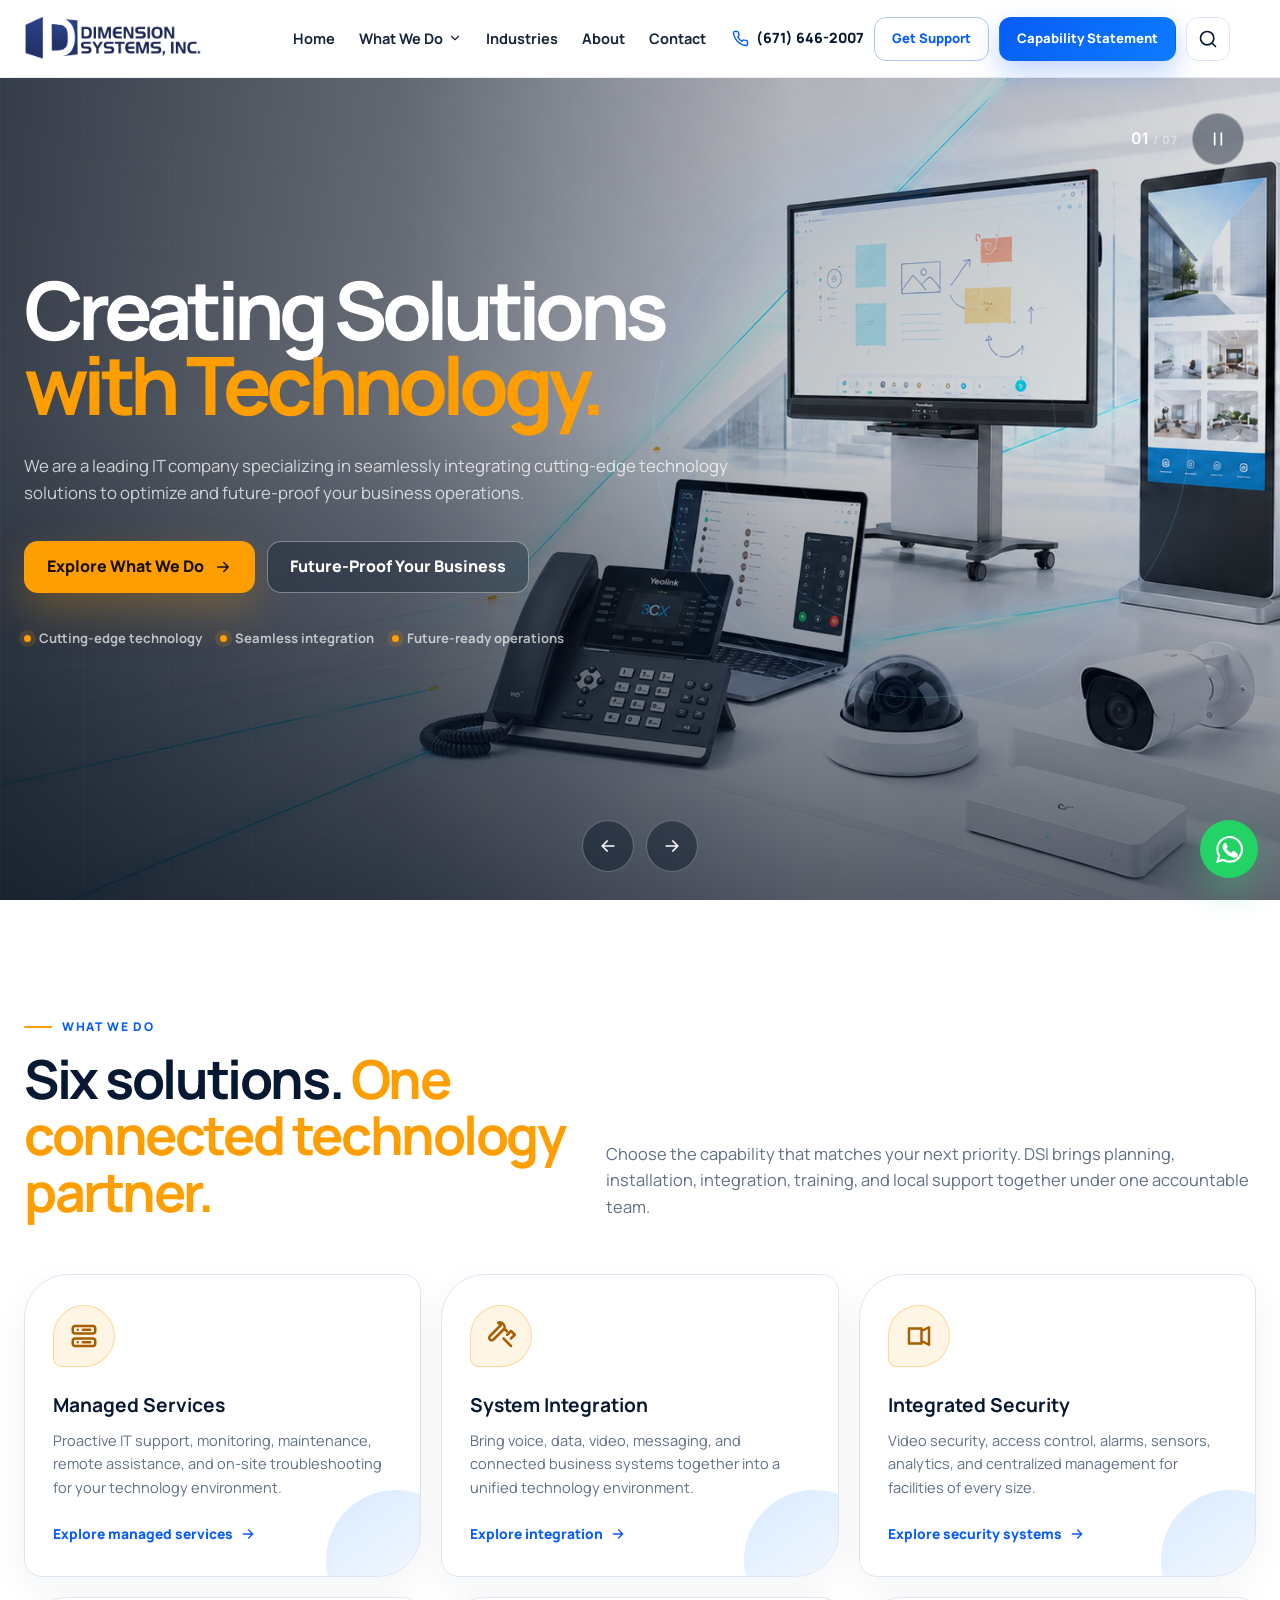
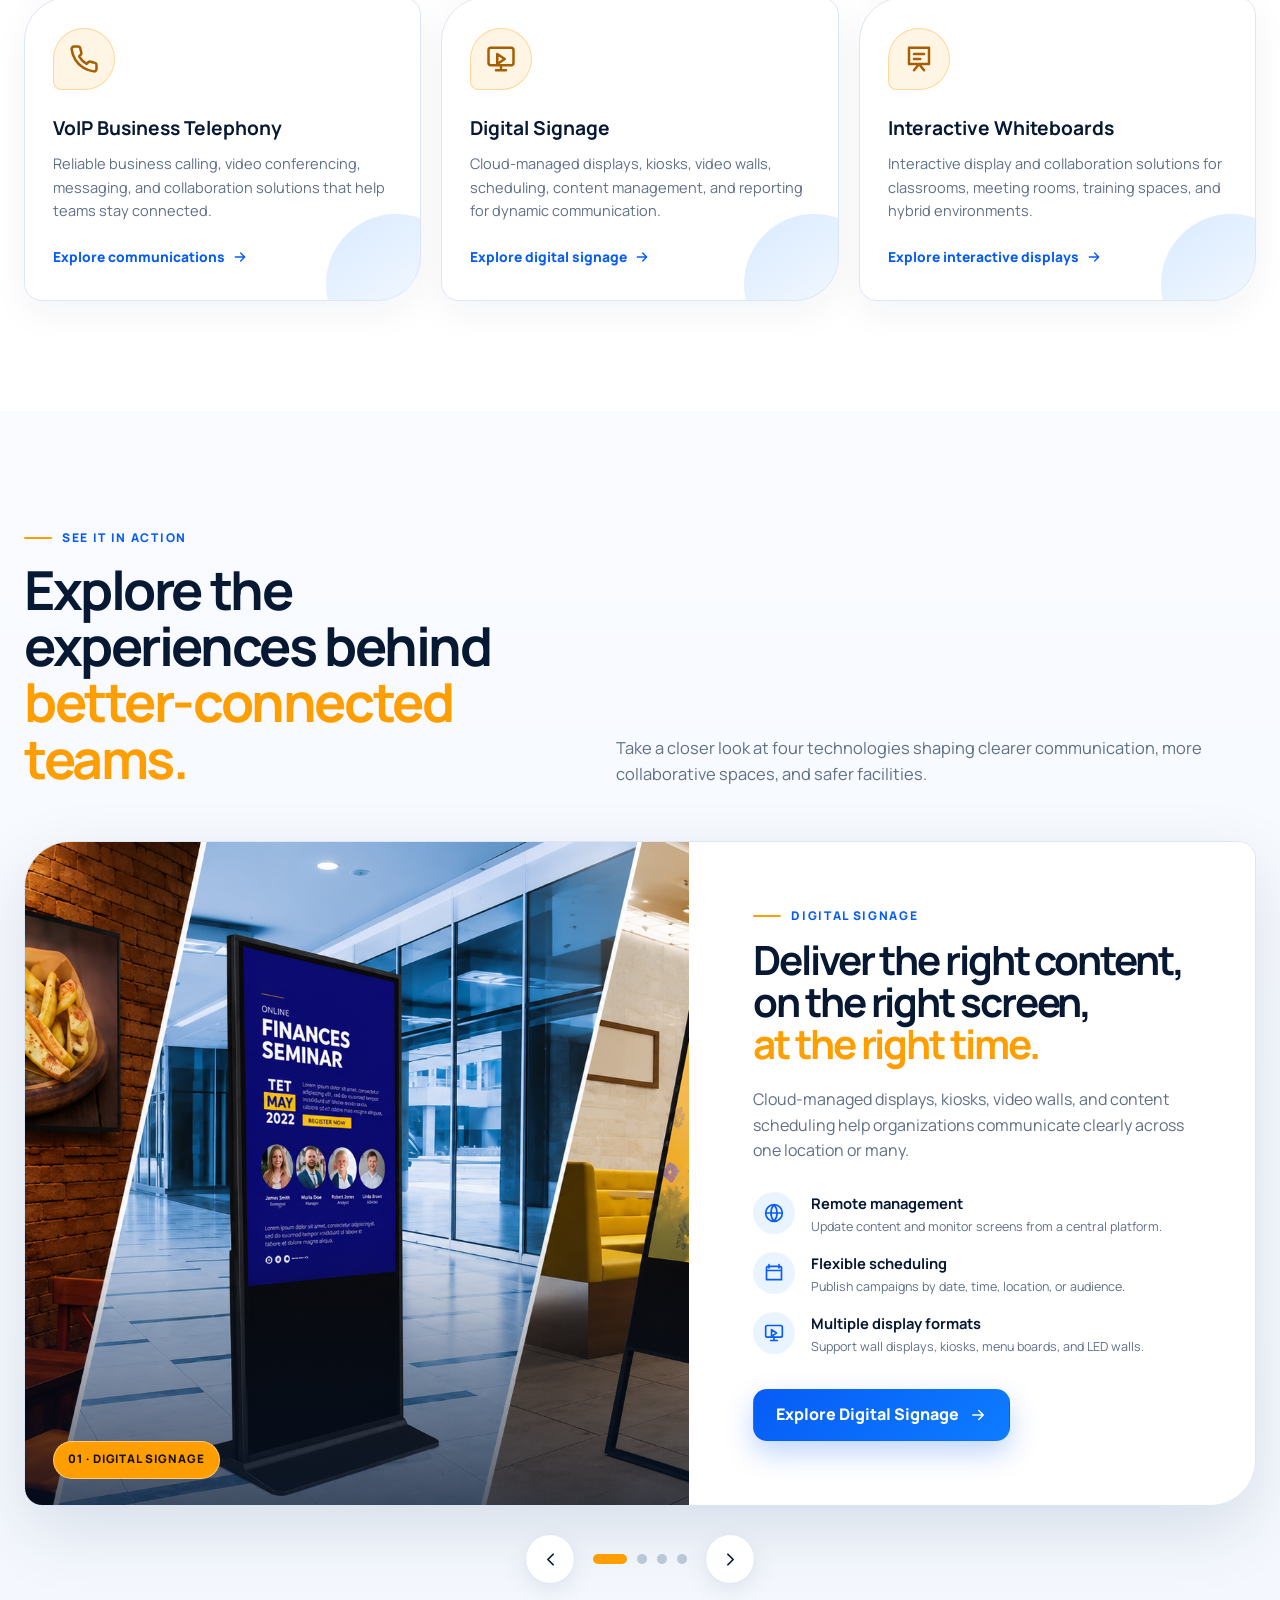
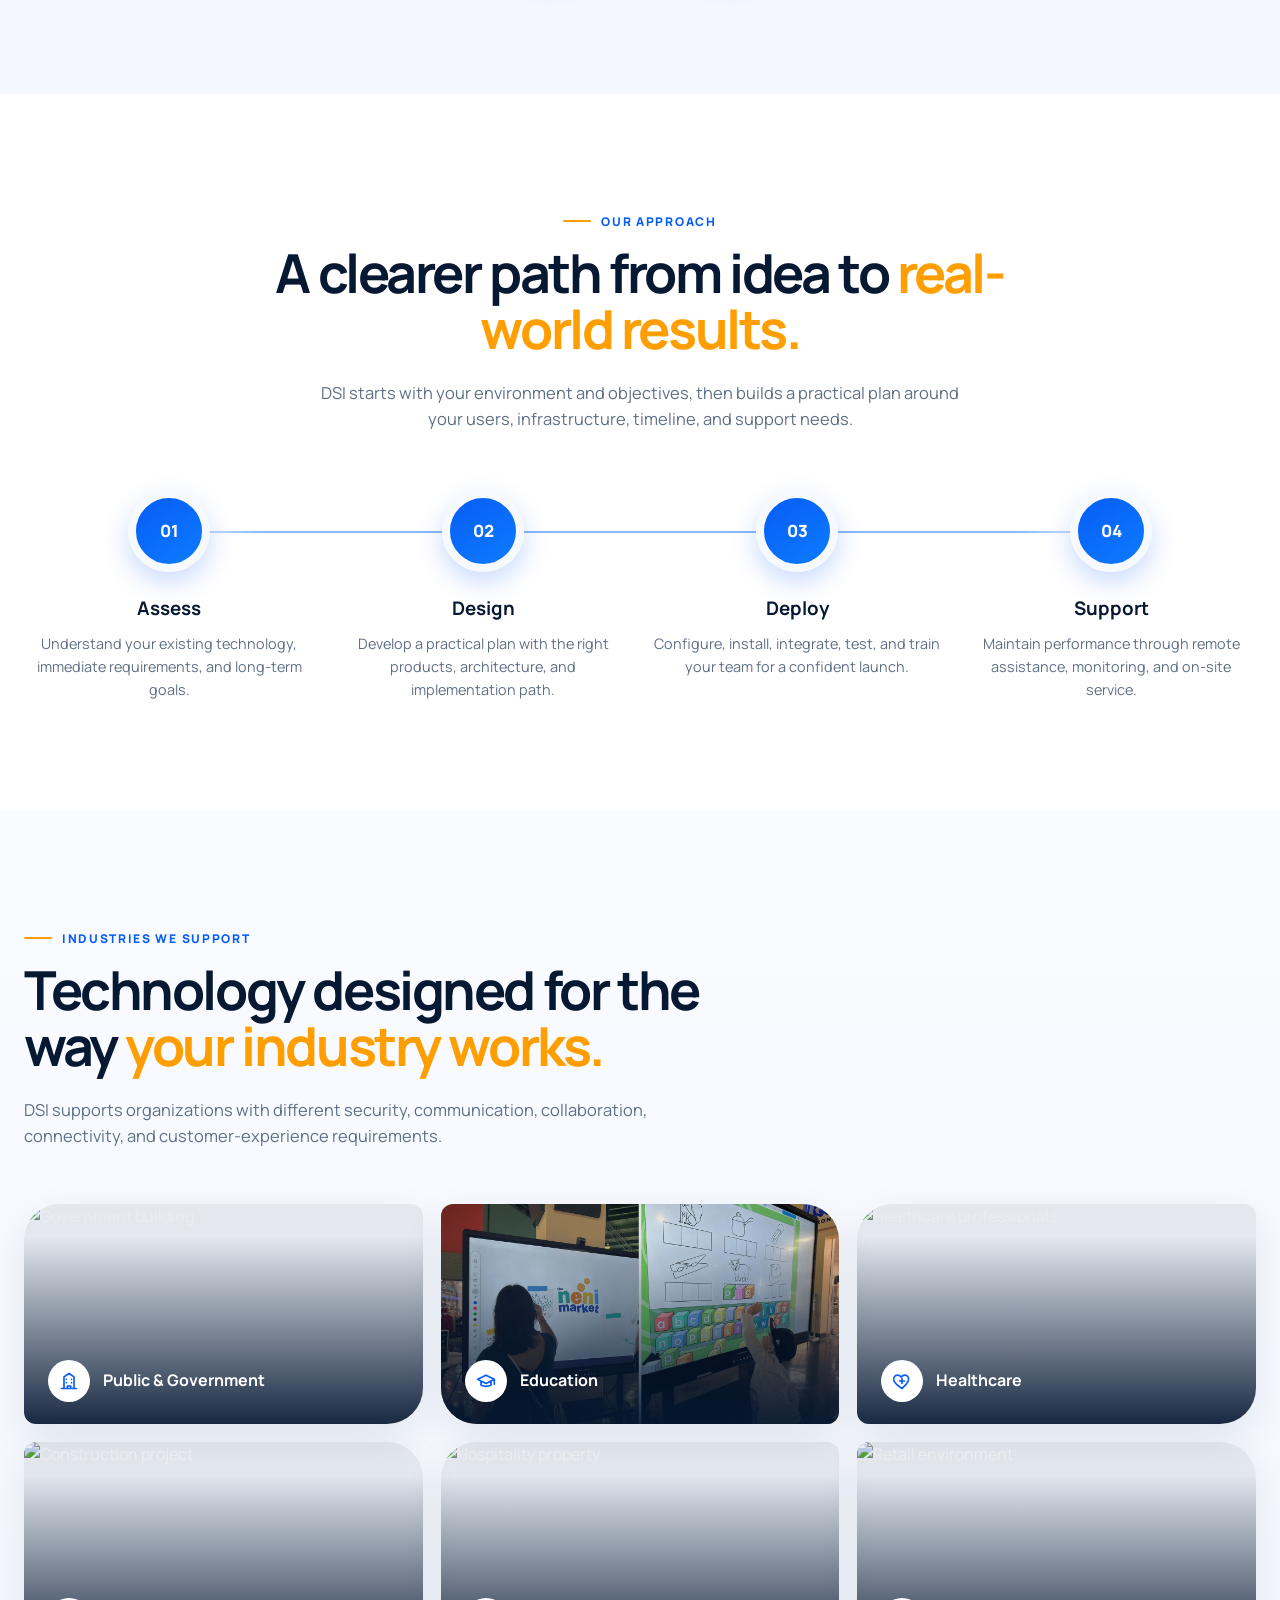
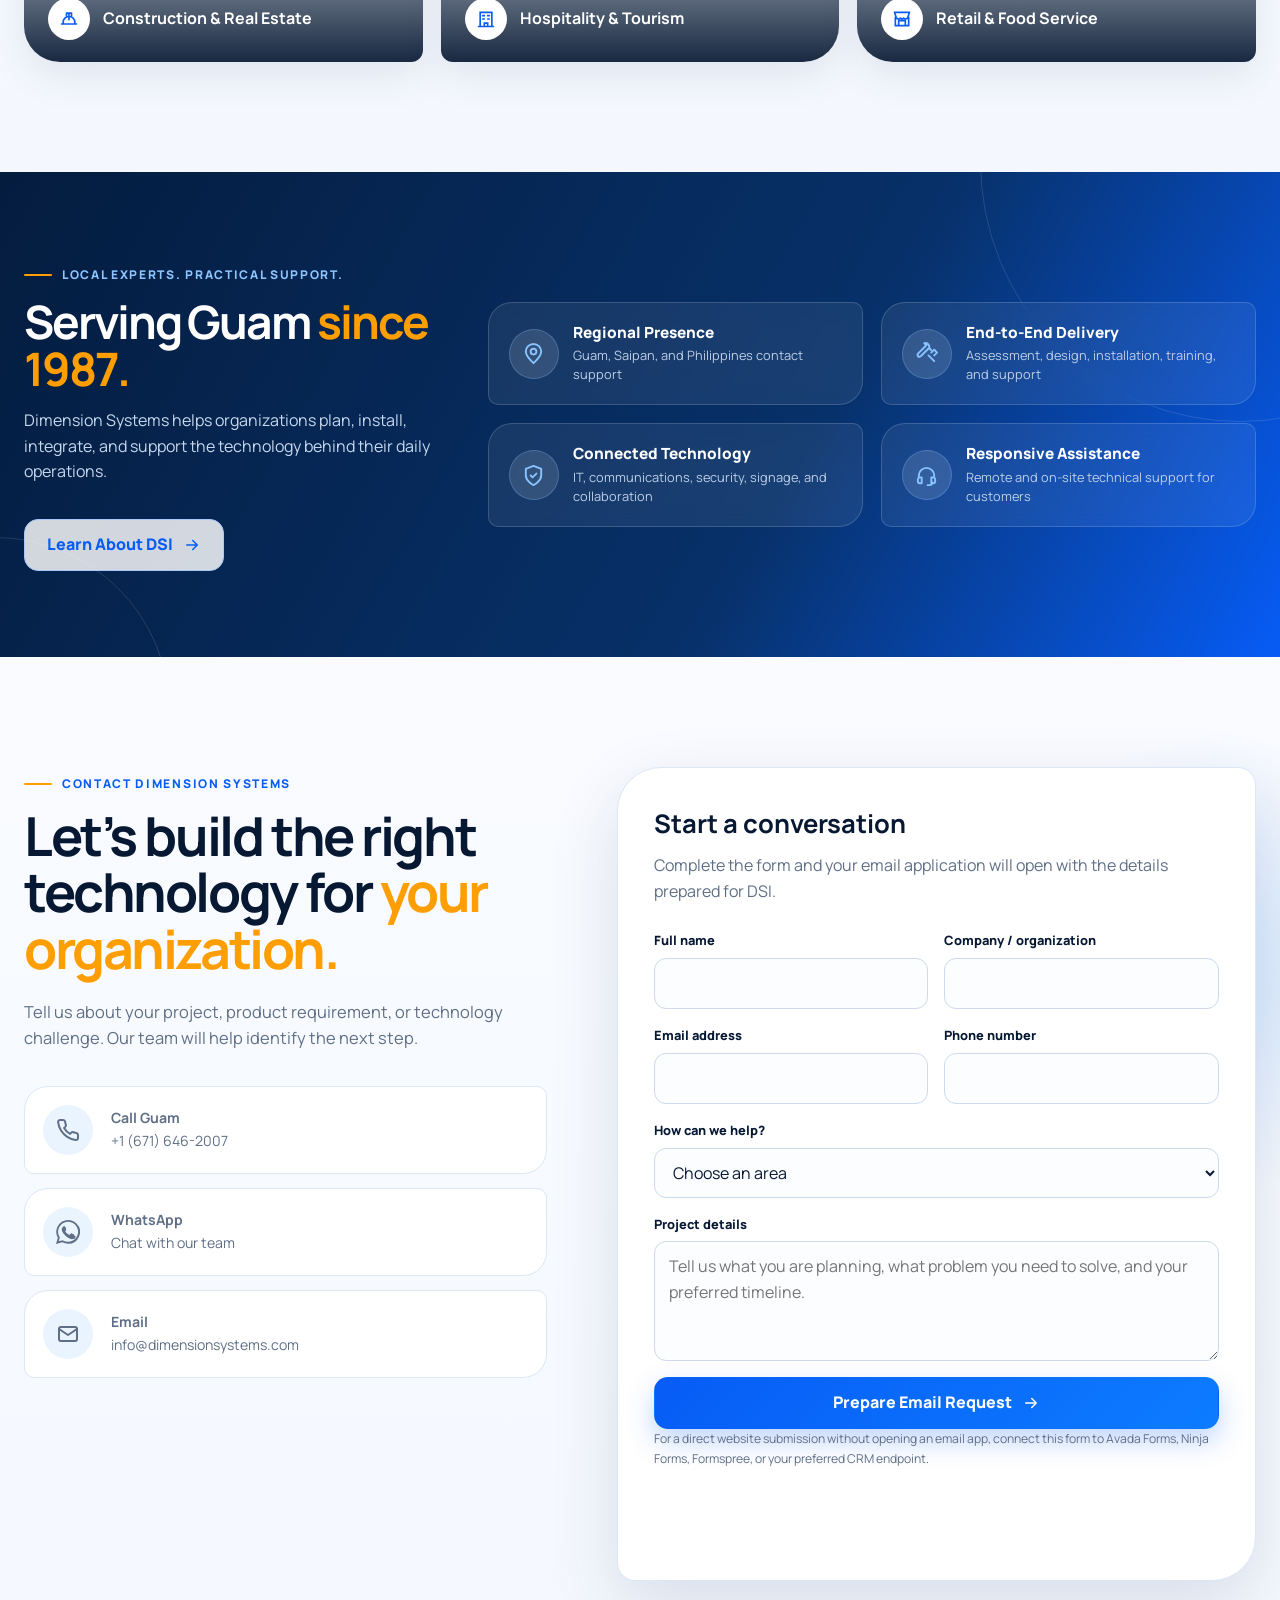
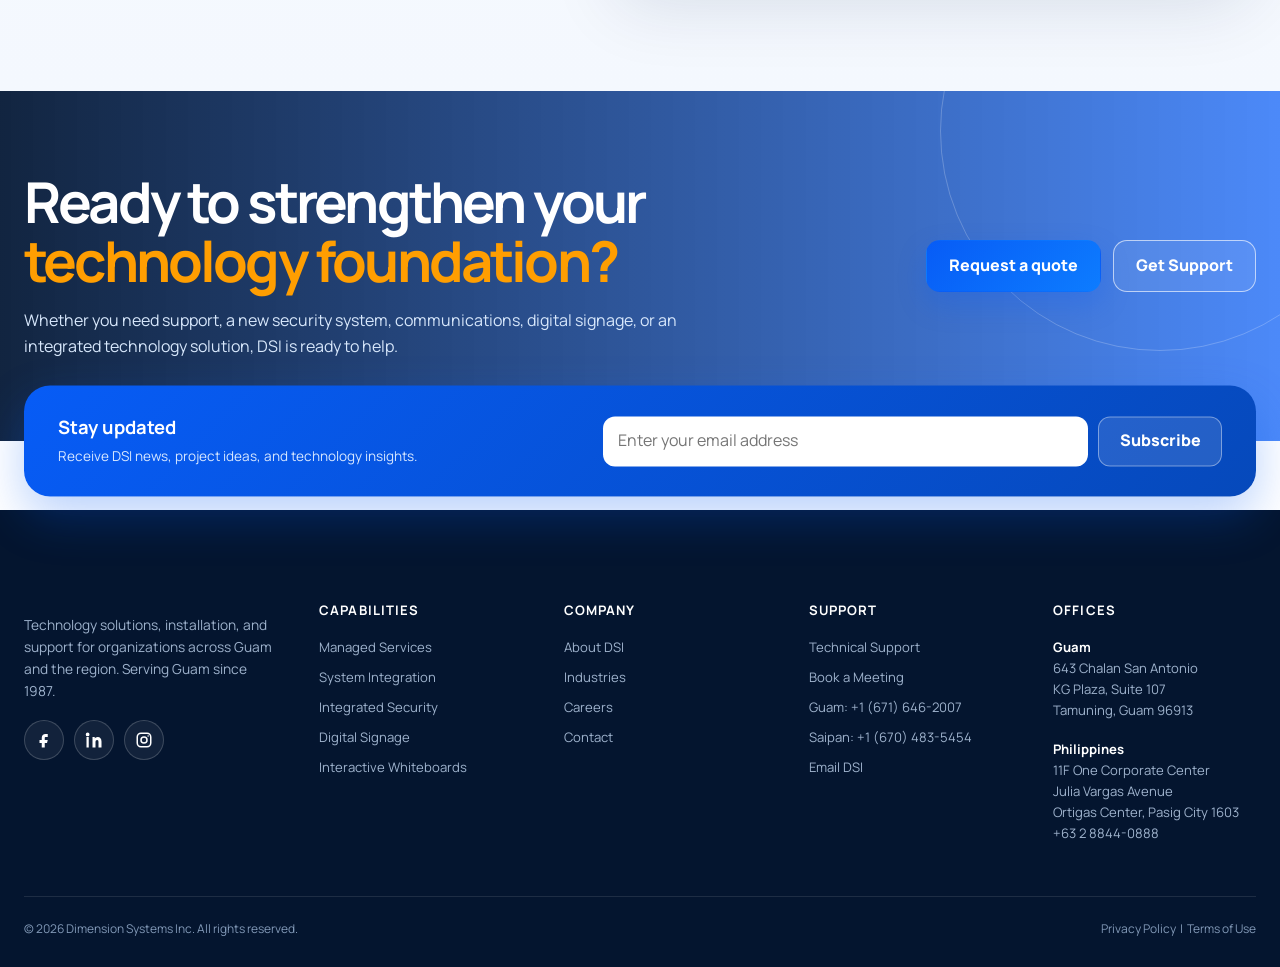
==== commit 7d6b9629: "added new pages" ====
--- a/index.html
+++ b/index.html
@@ -4365,6 +4365,8 @@
 
         <nav class="desktop-nav" aria-label="Desktop navigation">
           <ul>
+            <li><a href="index.html">Home</a></li>
+
             <li class="nav-dropdown">
               <button type="button" aria-haspopup="true">
                 What We Do
@@ -4396,8 +4398,8 @@
                 >
               </div>
             </li>
-            <li><a href="#industries">Industries</a></li>
-            <li><a href="https://www.dimensionsystems.com/about/">About</a></li>
+            <li><a href="industries.html">Industries</a></li>
+            <li><a href="about.html">About</a></li>
             <li><a href="#contact">Contact</a></li>
           </ul>
         </nav>
@@ -4468,6 +4470,8 @@
       </div>
 
       <nav class="mobile-nav" id="mobile-menu" aria-label="Mobile navigation">
+        <a href="index.html">Home</a>
+
         <a href="#solutions">What We Do</a>
         <div class="mobile-sub">
           <a href="https://www.dimensionsystems.com/support/managed-services/"
@@ -4491,8 +4495,8 @@
             >Interactive Whiteboards</a
           >
         </div>
-        <a href="#industries">Industries</a>
-        <a href="https://www.dimensionsystems.com/about/">About</a>
+        <a href="industries.html">Industries</a>
+        <a href="about.html">About</a>
         <a href="#contact">Contact</a>
         <div class="mobile-nav-actions">
           <a class="btn btn--outline" href="tel:+16716462007">Call DSI</a>
@@ -6482,4 +6486,4 @@
       })();
     </script>
   </body>
-</html>+</html>
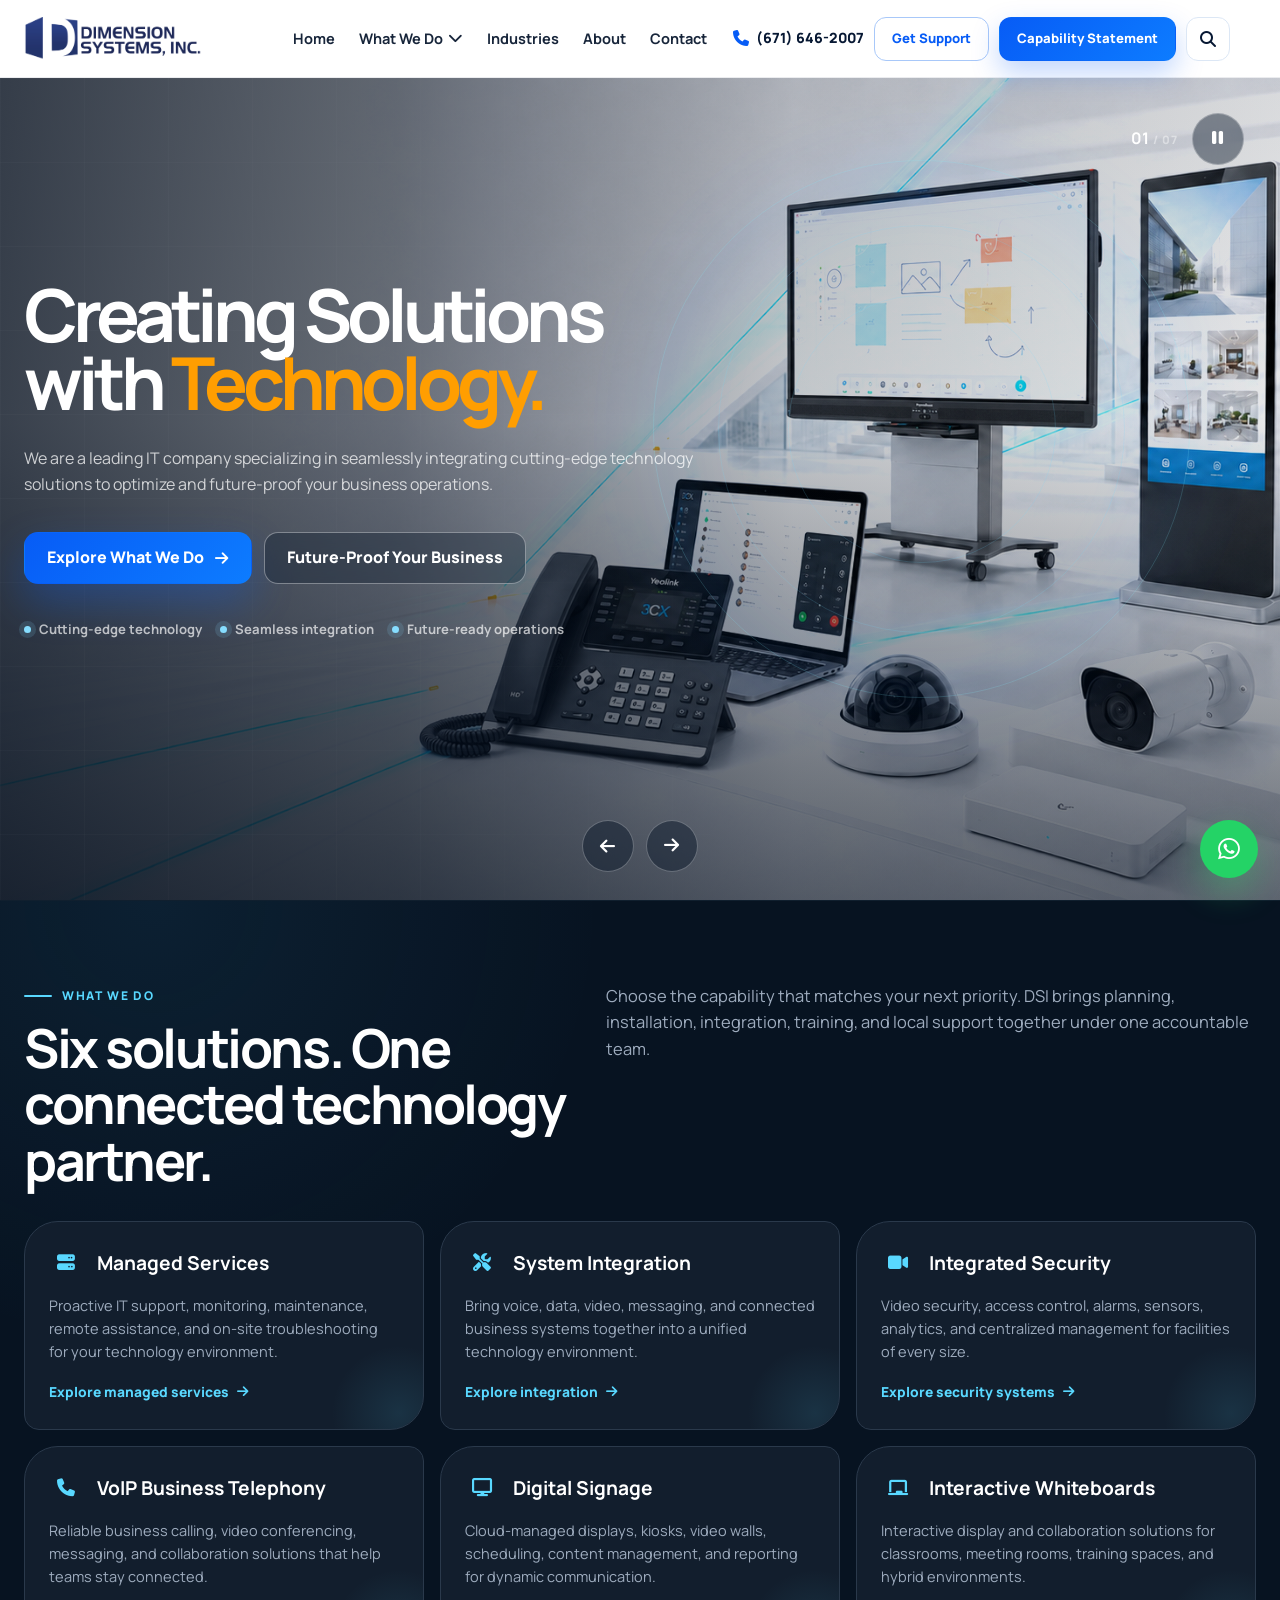
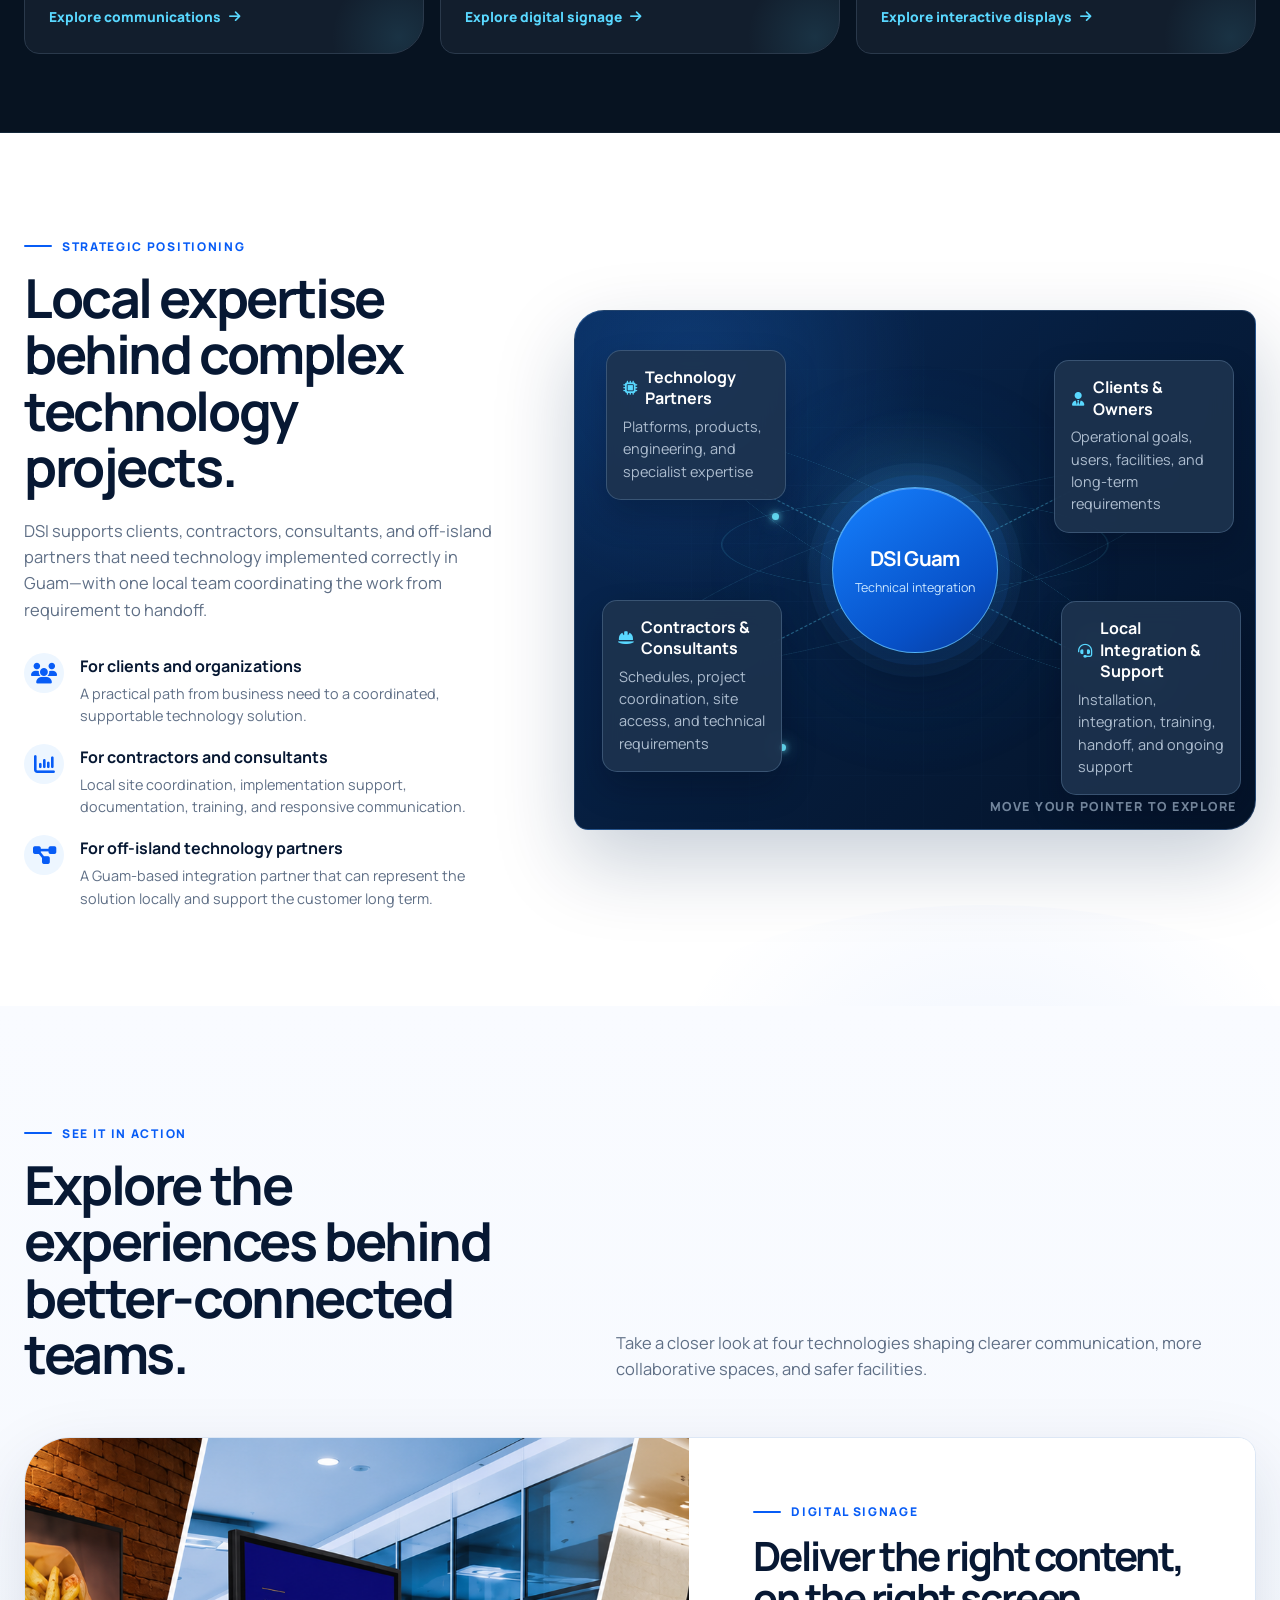
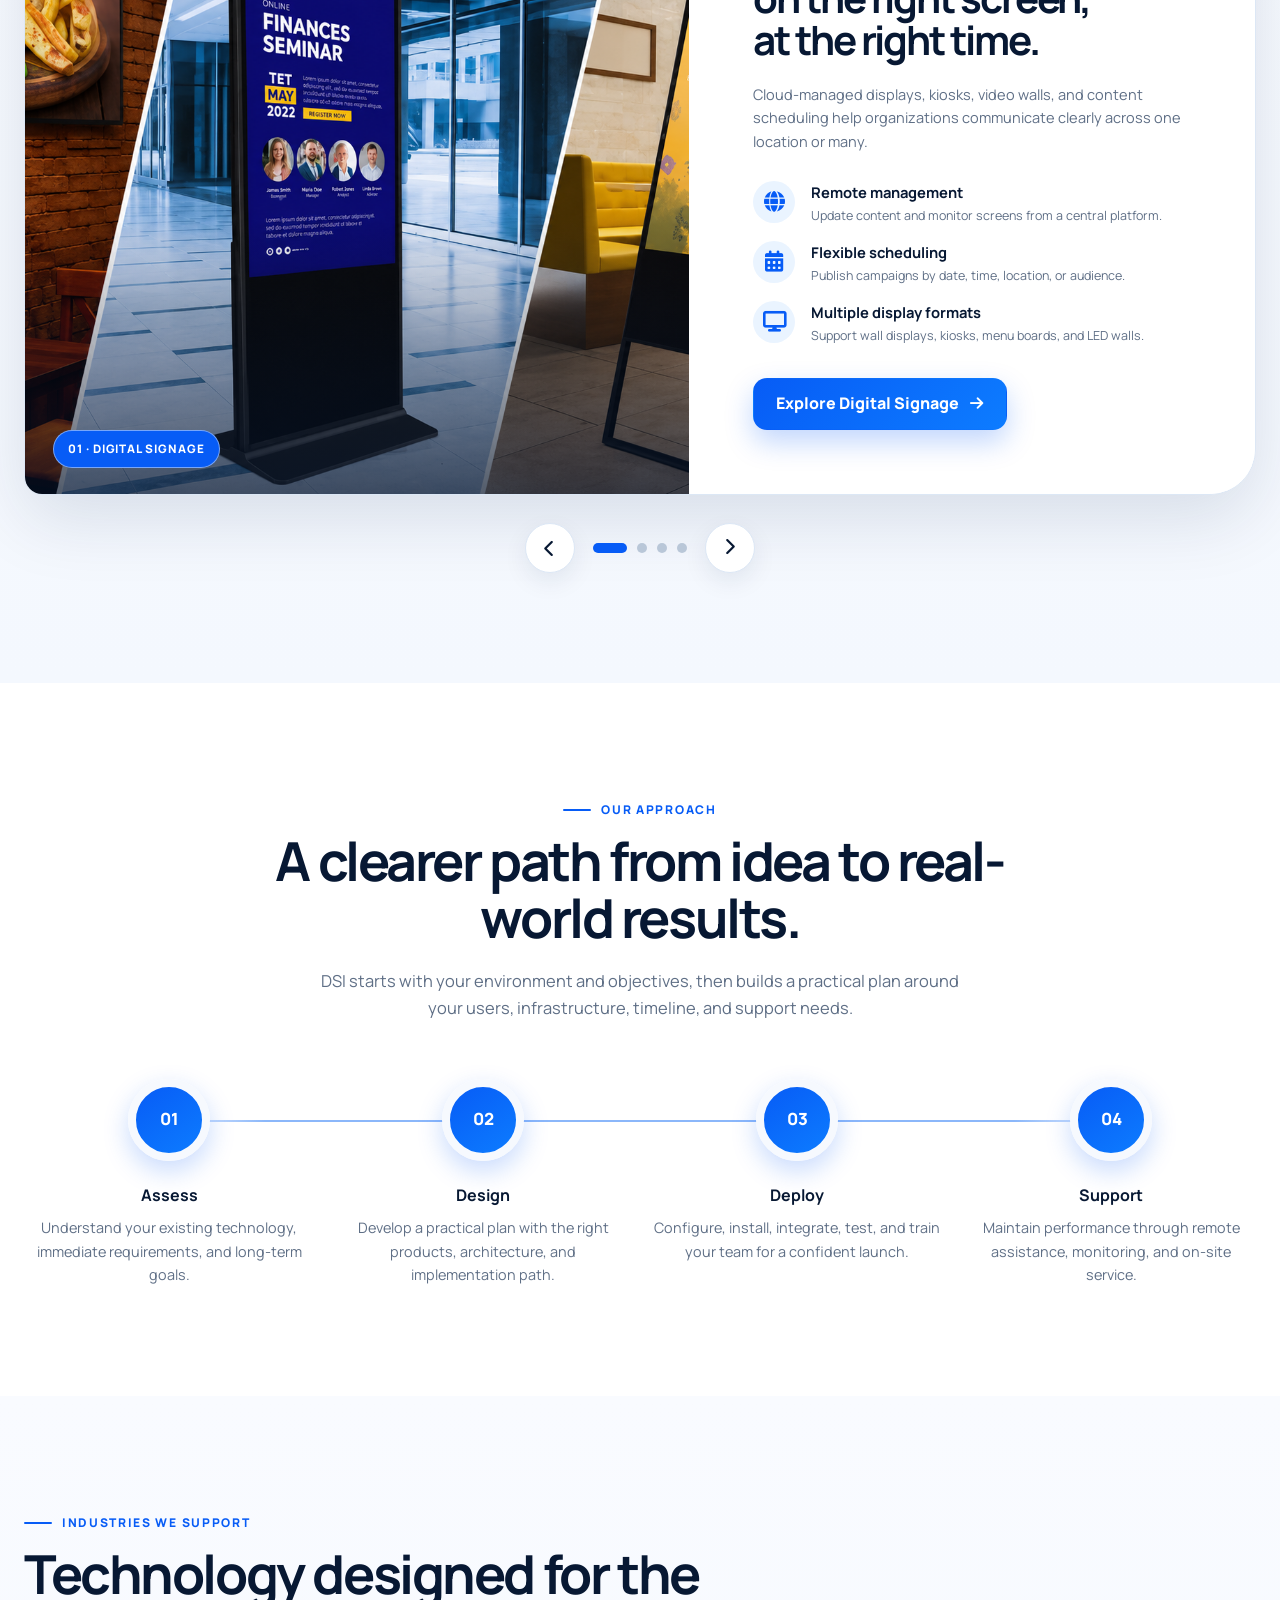
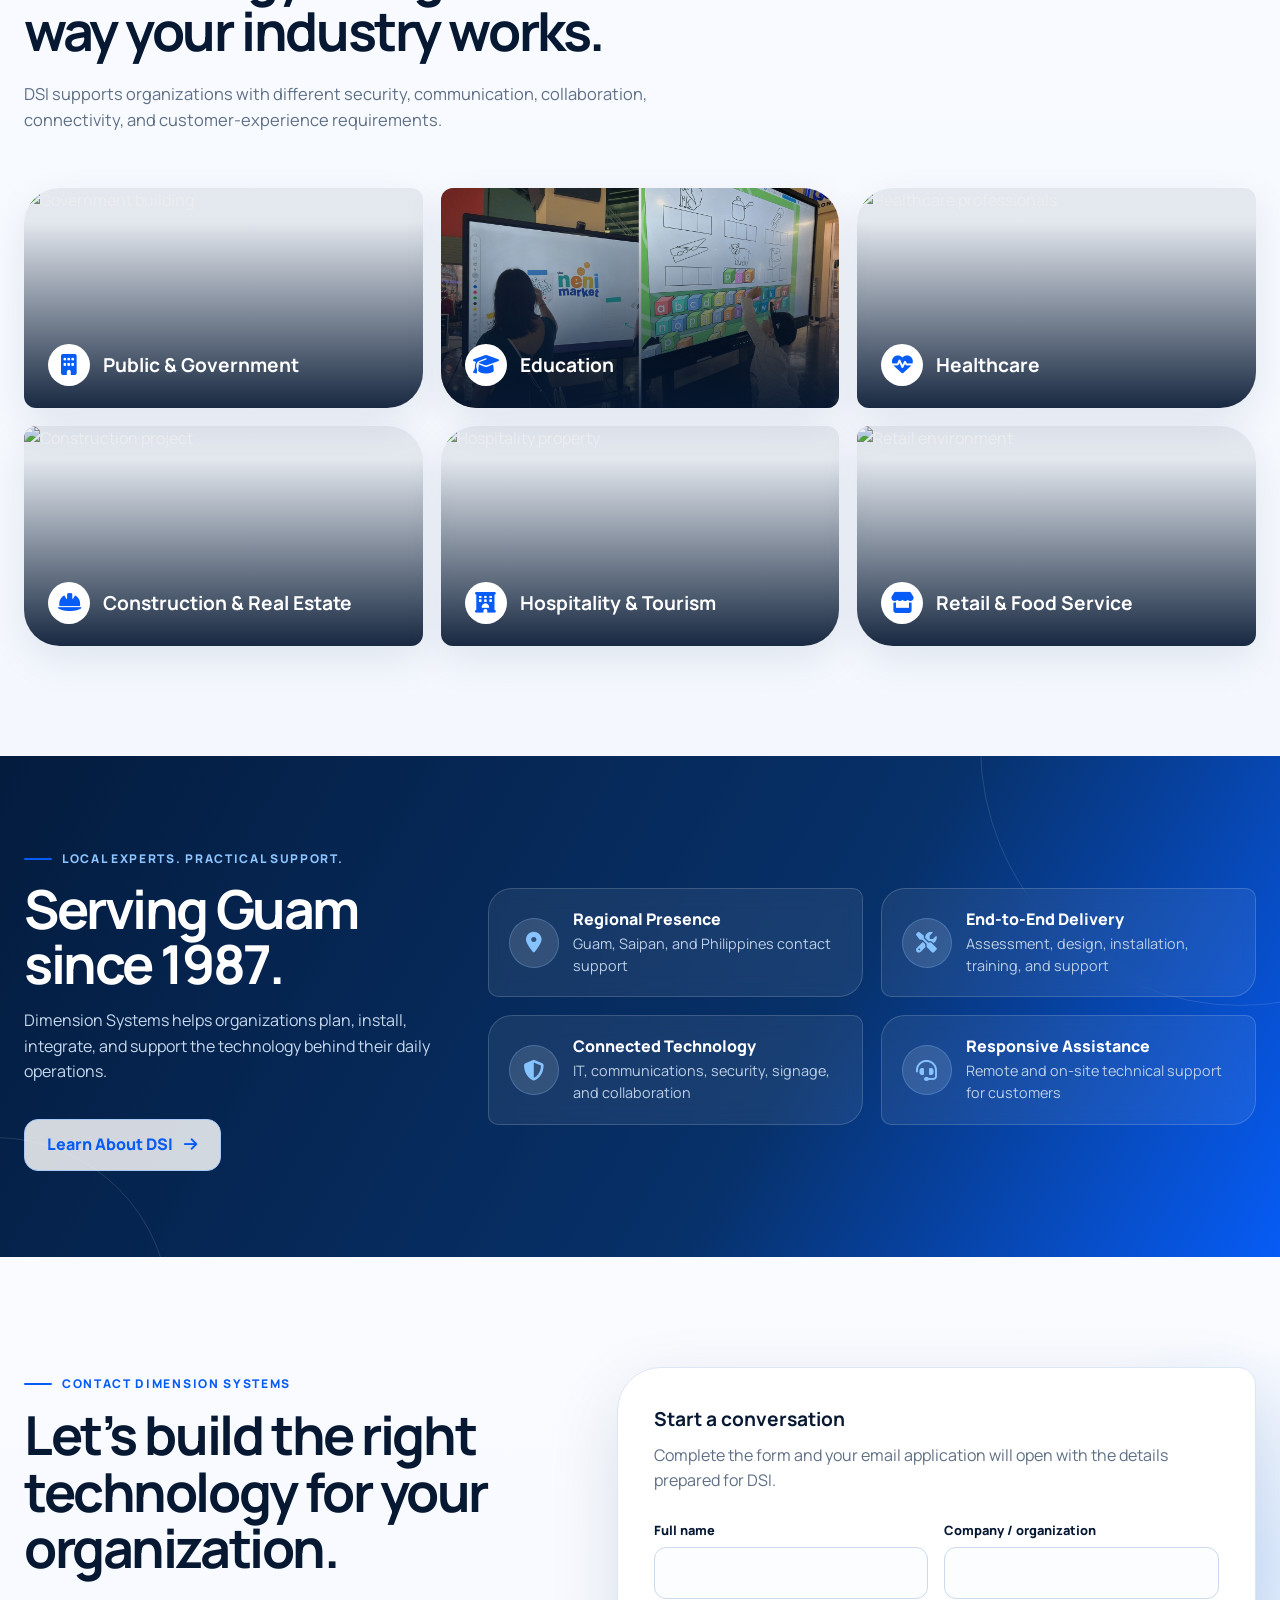
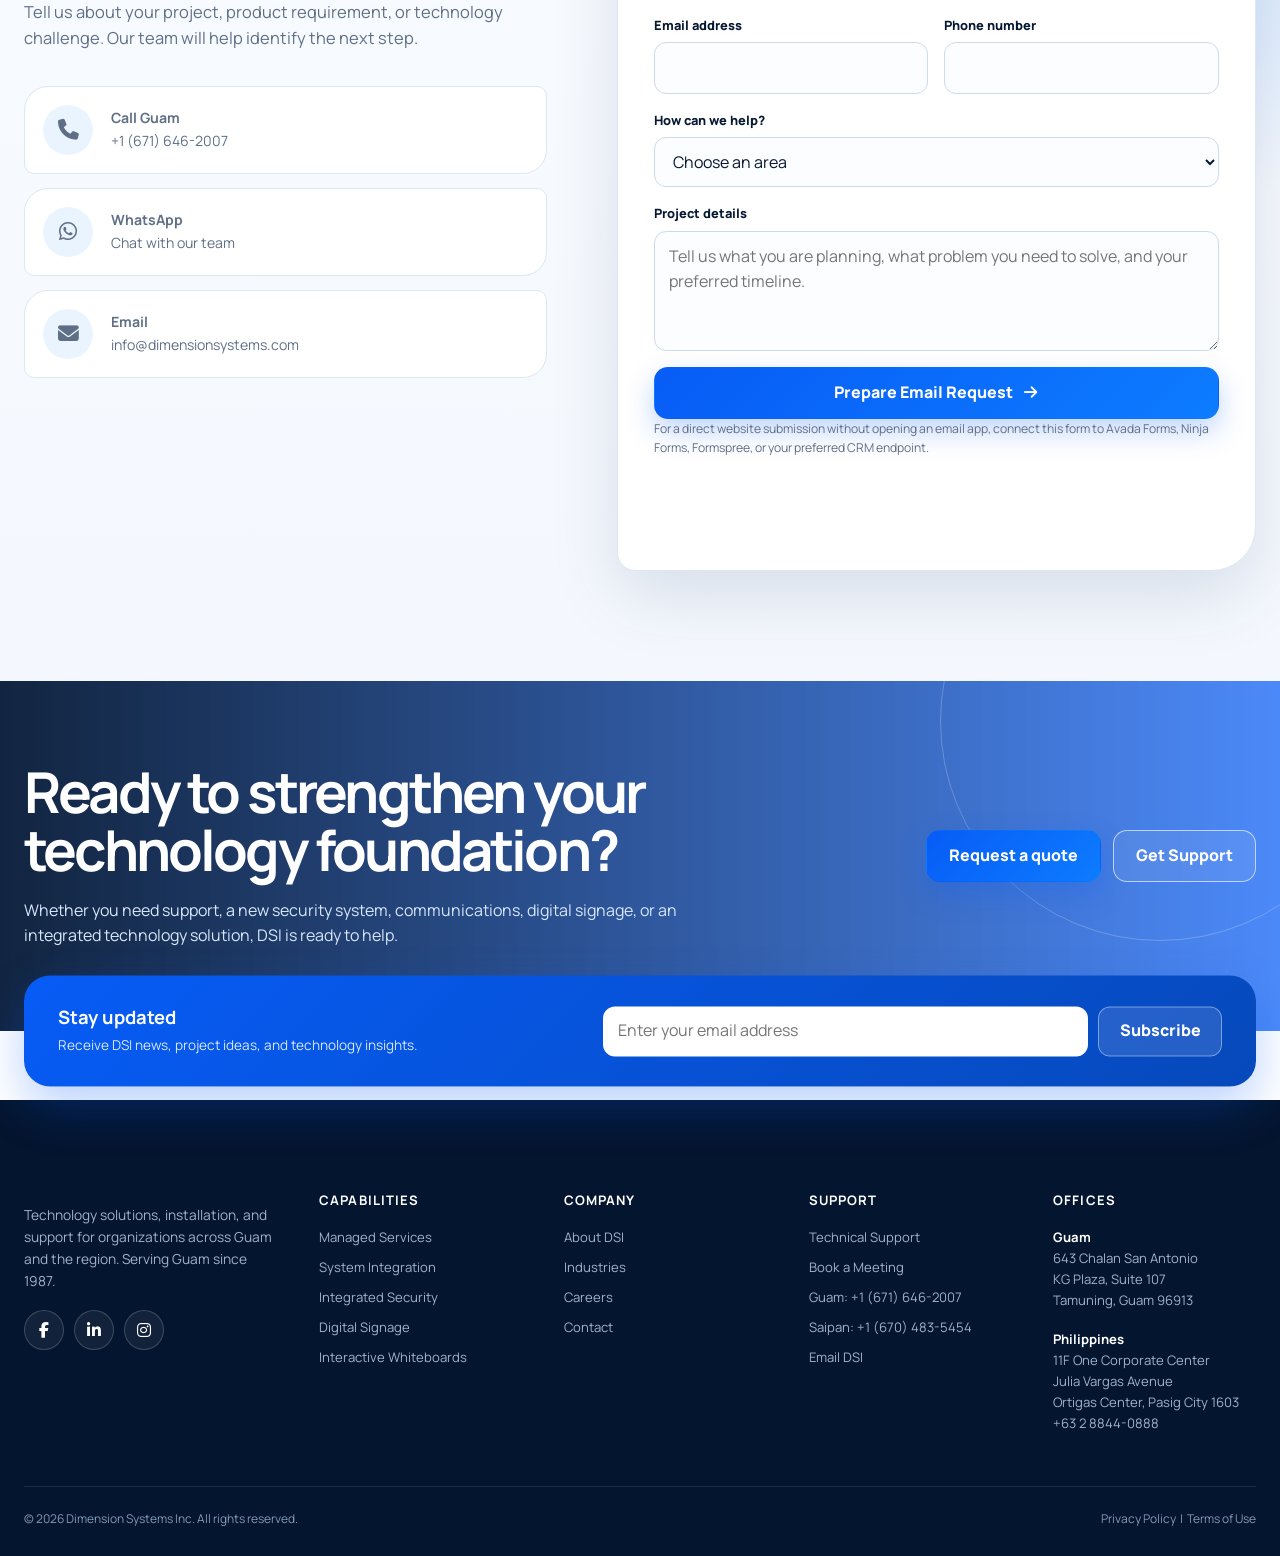
==== commit b674fe99: "added new pages" ====
--- a/index.html
+++ b/index.html
@@ -14,6 +14,11 @@
       href="https://fonts.googleapis.com/css2?family=Manrope:wght@400;500;600;700;800&display=swap"
       rel="stylesheet"
     />
+    <link
+      rel="stylesheet"
+      href="https://cdnjs.cloudflare.com/ajax/libs/font-awesome/6.7.2/css/all.min.css"
+      referrerpolicy="no-referrer"
+    />
     <style>
       :root {
         --dsi-ink: #071833;
@@ -26,7 +31,8 @@
         --dsi-muted: #5f6f86;
         --dsi-white: #ffffff;
         --dsi-gold: #f4b62d;
-        --dsi-accent: #ff9e01;
+        --dsi-accent: #075cf6;
+        --dsi-hero-accent: #ff9e01;
         --dsi-shadow: 0 24px 70px rgba(7, 35, 76, 0.12);
         --dsi-shadow-soft: 0 14px 40px rgba(7, 35, 76, 0.09);
         --dsi-radius: 28px;
@@ -194,7 +200,7 @@
         background: var(--dsi-ink);
         color: #fff;
       }
-      .btn svg {
+      .btn i {
         width: 18px;
         height: 18px;
       }
@@ -334,7 +340,7 @@
         color: var(--dsi-blue);
         box-shadow: 0 8px 20px rgba(7, 24, 51, 0.08);
       }
-      .nav-search-toggle svg {
+      .nav-search-toggle i {
         width: 20px;
         height: 20px;
       }
@@ -385,14 +391,14 @@
         gap: 7px;
         border: 0;
         border-radius: 11px;
-        background: var(--dsi-accent);
-        color: var(--dsi-ink);
+        background: linear-gradient(135deg, var(--dsi-blue), var(--dsi-blue-2));
+        color: #fff;
         font-weight: 800;
       }
       .nav-search-submit:hover {
-        filter: brightness(0.97);
-      }
-      .nav-search-submit svg {
+        filter: brightness(1.08);
+      }
+      .nav-search-submit i {
         width: 18px;
         height: 18px;
       }
@@ -404,7 +410,7 @@
         font-weight: 800;
         white-space: nowrap;
       }
-      .header-phone svg {
+      .header-phone i {
         width: 17px;
         height: 17px;
         color: var(--dsi-blue);
@@ -426,7 +432,7 @@
         background: #fff;
         color: var(--dsi-ink);
       }
-      .nav-toggle svg {
+      .nav-toggle i {
         width: 22px;
         height: 22px;
       }
@@ -557,7 +563,7 @@
         text-transform: uppercase;
         letter-spacing: 0.03em;
       }
-      .hero-trust svg {
+      .hero-trust i {
         width: 20px;
         height: 20px;
         color: var(--dsi-gold);
@@ -712,7 +718,7 @@
         color: #fff;
         background: linear-gradient(145deg, var(--dsi-blue), var(--dsi-blue-2));
       }
-      .contact-choice-icon svg {
+      .contact-choice-icon i {
         width: 21px;
         height: 21px;
       }
@@ -725,7 +731,7 @@
         color: var(--dsi-muted);
         font-size: 0.75rem;
       }
-      .contact-choice > svg {
+      .contact-choice > i {
         width: 18px;
         height: 18px;
         color: var(--dsi-blue);
@@ -772,7 +778,7 @@
         background: #ecf4ff;
         color: var(--dsi-blue);
       }
-      .quick-action-icon svg {
+      .quick-action-icon i {
         width: 25px;
         height: 25px;
       }
@@ -785,7 +791,7 @@
         display: block;
         font-size: 0.9rem;
       }
-      .quick-action > svg {
+      .quick-action > i {
         width: 18px;
         height: 18px;
         color: var(--dsi-blue);
@@ -846,22 +852,29 @@
         width: 62px;
         height: 62px;
         place-items: center;
-        margin-bottom: 26px;
+        flex: 0 0 62px;
         border-radius: 50% 50% 50% 14%;
         background: linear-gradient(145deg, #edf5ff, #dcecff);
         color: var(--dsi-blue);
       }
-      .solution-icon svg {
-        width: 30px;
-        height: 30px;
+      .solution-icon i {
+        font-size: 1.65rem;
+      }
+      .solution-card__heading {
+        display: flex;
+        align-items: center;
+        gap: 18px;
+        width: 100%;
+        margin-bottom: 20px;
       }
       .solution-card h3 {
         margin: 0;
+        flex: 1;
         font-size: 1.2rem;
         line-height: 1.25;
       }
       .solution-card p {
-        margin: 12px 0 22px;
+        margin: 0 0 22px;
         color: var(--dsi-muted);
         font-size: 0.91rem;
       }
@@ -875,12 +888,12 @@
         font-size: 0.86rem;
         font-weight: 800;
       }
-      .text-link svg {
+      .text-link i {
         width: 16px;
         height: 16px;
         transition: transform 0.2s ease;
       }
-      .text-link:hover svg {
+      .text-link:hover i {
         transform: translateX(4px);
       }
 
@@ -952,7 +965,7 @@
         background: var(--dsi-sky);
         color: var(--dsi-blue);
       }
-      .feature-list-icon svg {
+      .feature-list-icon i {
         width: 20px;
         height: 20px;
       }
@@ -1075,7 +1088,7 @@
         color: var(--dsi-blue);
         background: #fff;
       }
-      .industry-icon svg {
+      .industry-icon i {
         width: 20px;
         height: 20px;
       }
@@ -1154,7 +1167,7 @@
         background: rgba(255, 255, 255, 0.12);
         color: #87c3ff;
       }
-      .trust-point-icon svg {
+      .trust-point-icon i {
         width: 24px;
         height: 24px;
       }
@@ -1248,7 +1261,7 @@
         background: var(--dsi-sky);
         color: var(--dsi-blue);
       }
-      .contact-mini-icon svg {
+      .contact-mini-icon i {
         width: 24px;
         height: 24px;
       }
@@ -1457,7 +1470,7 @@
       .icon-button:hover {
         background: var(--dsi-blue);
       }
-      .icon-button svg {
+      .icon-button i {
         width: 18px;
         height: 18px;
       }
@@ -1512,7 +1525,7 @@
       .whatsapp-fab:hover {
         transform: translateY(-4px) scale(1.03);
       }
-      .whatsapp-fab svg {
+      .whatsapp-fab i {
         width: 27px;
         height: 27px;
       }
@@ -1565,7 +1578,7 @@
         background: var(--dsi-soft);
         color: var(--dsi-ink);
       }
-      .modal-close svg {
+      .modal-close i {
         width: 20px;
         height: 20px;
       }
@@ -2088,6 +2101,7 @@
         .solution-icon {
           width: 68px;
           height: 68px;
+          flex-basis: 68px;
         }
         .feature-wrap {
           gap: 108px;
@@ -2236,7 +2250,7 @@
           width: 52px;
           height: 52px;
         }
-        .contact-choice-icon svg {
+        .contact-choice-icon i {
           width: 24px;
           height: 24px;
         }
@@ -2259,7 +2273,7 @@
           width: 58px;
           height: 58px;
         }
-        .quick-action-icon svg {
+        .quick-action-icon i {
           width: 29px;
           height: 29px;
         }
@@ -2296,11 +2310,10 @@
         .solution-icon {
           width: 74px;
           height: 74px;
-          margin-bottom: 30px;
-        }
-        .solution-icon svg {
-          width: 34px;
-          height: 34px;
+          flex-basis: 74px;
+        }
+        .solution-icon i {
+          font-size: 1.9rem;
         }
         .solution-card h3 {
           font-size: 1.42rem;
@@ -2546,7 +2559,7 @@
         color: rgba(255, 255, 255, 0.77);
         letter-spacing: 0.045em;
       }
-      .hero-trust svg {
+      .hero-trust i {
         color: #7edbff;
       }
       .hero-visual,
@@ -2745,11 +2758,11 @@
         color: #fff;
         background: var(--dsi-blue);
       }
-      .featured-slider__arrow svg {
+      .featured-slider__arrow i {
         width: 21px;
         height: 21px;
       }
-      .featured-slider__arrow--prev svg {
+      .featured-slider__arrow--prev i {
         transform: rotate(180deg);
       }
       .featured-slider__dots {
@@ -3072,7 +3085,7 @@
         line-height: 1 !important;
       }
 
-      .trust-point-icon svg {
+      .trust-point-icon i {
         display: block;
         width: 48% !important;
         height: 48% !important;
@@ -3123,7 +3136,7 @@
           min-width: 48px;
         }
 
-        .trust-point-icon svg {
+        .trust-point-icon i {
           width: 23px !important;
           height: 23px !important;
         }
@@ -3132,7 +3145,7 @@
       .solution-hero {
         position: relative;
         height: calc(100svh - var(--dsi-header));
-        min-height: 790px;
+        min-height: 0;
         overflow: hidden;
         isolation: isolate;
         background: #061426;
@@ -3397,7 +3410,7 @@
         letter-spacing: 0;
         text-transform: none;
       }
-      .solution-slide__panel-icon svg {
+      .solution-slide__panel-icon i {
         width: 22px;
         height: 22px;
       }
@@ -3474,12 +3487,12 @@
         background: #fff;
         color: #07111f;
       }
-      .solution-hero__arrow svg,
-      .solution-hero__pause svg {
+      .solution-hero__arrow i,
+      .solution-hero__pause i {
         width: 20px;
         height: 20px;
       }
-      .solution-hero__arrow--prev svg {
+      .solution-hero__arrow--prev i {
         transform: rotate(180deg);
       }
       .solution-hero__rail {
@@ -3611,8 +3624,8 @@
       }
       @media (max-width: 1024px) {
         .solution-hero {
-          height: auto;
-          min-height: calc(100svh - var(--dsi-header));
+          height: calc(100svh - var(--dsi-header));
+          min-height: 0;
         }
         .solution-slide__inner {
           grid-template-columns: 1fr;
@@ -3654,8 +3667,8 @@
       }
       @media (max-width: 720px) {
         .solution-hero {
-          min-height: 760px;
           height: calc(100svh - var(--dsi-header));
+          min-height: 0;
         }
         .solution-slide__inner {
           padding-top: 58px;
@@ -3742,45 +3755,52 @@
         outline-offset: 4px;
       }
 
-      /* Warm accent: used sparingly to guide exploration and interaction. */
-      .solution-slide__eyebrow,
+      /* Homepage hero accent: orange is reserved only for the Technology word. */
+      .solution-slide__eyebrow {
+        color: var(--dsi-accent);
+      }
       .solution-hero__tab-index {
-        color: var(--dsi-accent);
-      }
-      .solution-slide__eyebrow::before,
+        color: #86ddff;
+      }
+      .solution-slide__eyebrow::before {
+        background: linear-gradient(90deg, var(--dsi-accent), #86ddff);
+      }
       .solution-hero__progress::after {
-        background: linear-gradient(90deg, var(--dsi-accent), #ffd36f);
+        background: linear-gradient(90deg, var(--dsi-blue), #86ddff);
       }
       .solution-slide__actions .btn--primary {
-        background: var(--dsi-accent);
-        color: #171007;
-        box-shadow: 0 18px 42px rgba(255, 158, 1, 0.25);
+        background: linear-gradient(135deg, var(--dsi-blue), var(--dsi-blue-2));
+        color: #fff;
+        box-shadow: 0 18px 42px rgba(7, 92, 246, 0.3);
       }
       .solution-slide__actions .btn--primary:hover {
-        background: #ffb533;
+        background: linear-gradient(135deg, #146aff, #1590ff);
       }
       .solution-slide__tags span::before {
         background: var(--dsi-accent);
-        box-shadow: 0 0 0 5px rgba(255, 158, 1, 0.14);
+        box-shadow: 0 0 0 5px rgba(7, 92, 246, 0.14);
       }
       .solution-title-accent {
-        color: var(--dsi-accent);
+        color: inherit;
       }
       .section-title span,
       .featured-slide__content h3 span,
       .page-title-accent {
-        color: var(--dsi-accent);
+        color: inherit;
+      }
+      .solution-slide:first-child .solution-title-accent {
+        color: var(--dsi-hero-accent);
       }
       .section-kicker::before {
         background: var(--dsi-accent);
       }
       .solution-icon {
-        border: 1px solid rgba(255, 158, 1, 0.34);
-        background: #fff5e5;
-        color: #a65e00;
+        border: 1px solid rgba(7, 92, 246, 0.34);
+        background: #eaf4ff;
+        color: #075cf6;
       }
       .solution-card:hover {
-        border-color: rgba(255, 158, 1, 0.58);
+        border-color: rgba(7, 92, 246, 0.58);
       }
       .featured-slide__label {
         border-color: rgba(255, 255, 255, 0.45);
@@ -3788,13 +3808,18 @@
         color: #171007;
       }
       .featured-slider__dot.is-active {
-        background: var(--dsi-accent);
+        background: var(--dsi-blue);
       }
 
       /* Simplified controls and cross-device hero sizing. */
       .solution-hero {
-        height: clamp(660px, calc(100svh - var(--dsi-header)), 980px);
+        height: calc(100svh - var(--dsi-header));
         min-height: 0;
+      }
+      @supports not (height: 100svh) {
+        .solution-hero {
+          height: calc(100vh - var(--dsi-header));
+        }
       }
       .solution-slide__inner {
         padding-top: clamp(56px, 7vh, 100px);
@@ -3813,7 +3838,7 @@
 
       @media (max-width: 1024px) {
         .solution-hero {
-          height: clamp(660px, calc(100svh - var(--dsi-header)), 900px);
+          height: calc(100svh - var(--dsi-header));
           min-height: 0;
         }
         .solution-slide__inner {
@@ -3832,7 +3857,7 @@
 
       @media (max-width: 720px) {
         .solution-hero {
-          height: clamp(680px, calc(100svh - var(--dsi-header)), 860px);
+          height: calc(100svh - var(--dsi-header));
           min-height: 0;
         }
         .solution-slide__inner {
@@ -3876,7 +3901,7 @@
 
       @media (max-width: 390px) {
         .solution-hero {
-          height: clamp(700px, calc(100svh - var(--dsi-header)), 840px);
+          height: calc(100svh - var(--dsi-header));
         }
         .solution-slide__inner {
           padding-top: 38px;
@@ -3896,7 +3921,7 @@
 
       @media (max-width: 900px) and (max-height: 620px) and (orientation: landscape) {
         .solution-hero {
-          height: max(500px, calc(100svh - var(--dsi-header)));
+          height: calc(100svh - var(--dsi-header));
           min-height: 0;
         }
         .solution-slide__inner {
@@ -3927,429 +3952,799 @@
           top: 10px;
         }
       }
+
+      /* Font Awesome alignment and consistent icon height. */
+      i.fa-solid,
+      i.fa-regular,
+      i.fa-brands {
+        display: inline-flex;
+        width: 1em;
+        height: 1em;
+        flex: 0 0 1em;
+        align-items: center;
+        justify-content: center;
+        line-height: 1;
+        vertical-align: middle;
+      }
+      .btn > i,
+      .text-link > i {
+        font-size: 0.95em;
+      }
+      .nav-search-toggle > i,
+      .nav-search-submit > i,
+      .header-phone > i,
+      .nav-toggle > i {
+        font-size: 1rem;
+      }
+      .nav-toggle > i {
+        font-size: 1.2rem;
+      }
+      .solution-hero__arrow > i,
+      .solution-hero__pause > i,
+      .featured-slider__arrow > i,
+      .modal-close > i {
+        font-size: 1.08rem;
+      }
+      .icon-button > i {
+        font-size: 1rem;
+      }
+      .whatsapp-fab > i {
+        font-size: 1.55rem;
+      }
+      .contact-choice-icon > i,
+      .quick-action-icon > i,
+      .feature-list-icon > i,
+      .industry-icon > i,
+      .trust-point-icon > i,
+      .contact-mini-icon > i,
+      .solution-slide__panel-icon > i {
+        font-size: 1.3rem;
+      }
+      .contact-choice > i,
+      .quick-action > i {
+        font-size: 0.95rem;
+      }
+
+      /* Tighter six-solutions layout. */
+      #solutions {
+        --solutions-bg: #071321;
+        --solutions-card: #121e2d;
+        --solutions-border: #2a394b;
+        --solutions-cyan: #59d8ff;
+        --solutions-muted: #9eacbe;
+        padding: 78px 0;
+        color: #fff;
+        background:
+          radial-gradient(
+            circle at 12% 0%,
+            rgba(55, 148, 199, 0.1),
+            transparent 32%
+          ),
+          var(--solutions-bg);
+        border-top: 1px solid rgba(123, 165, 202, 0.08);
+        border-bottom: 1px solid rgba(123, 165, 202, 0.08);
+      }
+      #solutions .section-kicker {
+        color: var(--solutions-cyan);
+      }
+      #solutions .section-kicker::before {
+        background: var(--solutions-cyan);
+      }
+      #solutions .section-title,
+      #solutions .section-title span {
+        color: #fff;
+      }
+      #solutions .solutions-head {
+        align-items: flex-start;
+        gap: 32px;
+        margin-bottom: 32px;
+      }
+      #solutions .solutions-head .section-copy {
+        margin-top: 4px;
+        color: var(--solutions-muted);
+      }
+      #solutions .solutions-grid {
+        gap: 16px;
+      }
+      #solutions .solution-card {
+        min-height: 0;
+        padding: 24px;
+        border-color: var(--solutions-border);
+        border-radius: 34px 15px 34px 15px;
+        background: var(--solutions-card);
+        box-shadow: none;
+      }
+      #solutions .solution-card::after {
+        background: radial-gradient(
+          circle,
+          rgba(89, 216, 255, 0.11),
+          transparent 68%
+        );
+      }
+      #solutions .solution-card:hover {
+        border-color: rgba(89, 216, 255, 0.58);
+        background: #162538;
+        box-shadow: 0 18px 42px rgba(0, 7, 18, 0.28);
+      }
+      #solutions .solution-card__heading {
+        gap: 14px;
+        margin-bottom: 14px;
+      }
+      #solutions .solution-icon {
+        width: 34px;
+        height: 34px;
+        flex-basis: 34px;
+        border: 0;
+        border-radius: 0;
+        color: var(--solutions-cyan);
+        background: transparent;
+      }
+      #solutions .solution-icon i {
+        font-size: 1.12rem;
+      }
+      #solutions .solution-card h3 {
+        color: #fff;
+      }
+      #solutions .solution-card p {
+        margin-bottom: 16px;
+        color: var(--solutions-muted);
+        line-height: 1.58;
+      }
+      #solutions .text-link {
+        color: var(--solutions-cyan);
+      }
+      #solutions .text-link:hover {
+        color: #fff;
+      }
+
+      @media (max-width: 900px) {
+        #solutions {
+          padding: 64px 0;
+        }
+        #solutions .solutions-head {
+          margin-bottom: 26px;
+        }
+        #solutions .solutions-head .section-copy {
+          margin-top: 16px;
+        }
+      }
+
+      @media (max-width: 640px) {
+        #solutions {
+          padding: 52px 0;
+        }
+        #solutions .solution-card {
+          padding: 20px;
+        }
+        #solutions .solution-icon {
+          width: 30px;
+          height: 30px;
+          flex-basis: 30px;
+        }
+        #solutions .solution-icon i {
+          font-size: 1.05rem;
+        }
+      }
+
+      @media (min-width: 1440px) {
+        #solutions {
+          padding: 88px 0;
+        }
+        #solutions .solution-card {
+          padding: 26px;
+        }
+      }
+
+      /* Strategic positioning with interactive 3D system map. */
+      .positioning-section {
+        position: relative;
+        overflow: hidden;
+        padding: 96px 0;
+        background: #fff;
+      }
+      .positioning-section::before {
+        content: "";
+        position: absolute;
+        inset: auto -12% -48% 42%;
+        height: 520px;
+        border-radius: 50%;
+        background: radial-gradient(
+          circle,
+          rgba(7, 92, 246, 0.07),
+          transparent 66%
+        );
+        pointer-events: none;
+      }
+      .positioning-layout {
+        position: relative;
+        display: grid;
+        grid-template-columns: minmax(0, 0.82fr) minmax(560px, 1.18fr);
+        align-items: center;
+        gap: clamp(48px, 6vw, 92px);
+      }
+      .positioning-copy > .section-copy {
+        max-width: 650px;
+      }
+      .positioning-points {
+        display: grid;
+        gap: 16px;
+        margin-top: 30px;
+      }
+      .positioning-point {
+        display: grid;
+        grid-template-columns: 42px 1fr;
+        align-items: start;
+        gap: 14px;
+      }
+      .positioning-point__icon {
+        display: grid;
+        width: 40px;
+        height: 40px;
+        place-items: center;
+        border-radius: 50%;
+        color: var(--dsi-blue);
+        background: #edf6ff;
+      }
+      .positioning-point__icon i {
+        font-size: 1.3rem;
+      }
+      .positioning-point strong,
+      .positioning-point small {
+        display: block;
+      }
+      .positioning-point strong {
+        padding-top: 1px;
+        font-size: 1rem;
+      }
+      .positioning-point small {
+        margin-top: 3px;
+        color: var(--dsi-muted);
+        font-size: 0.9rem;
+        line-height: 1.58;
+      }
+      .positioning-scene {
+        min-width: 0;
+        perspective: 1450px;
+        perspective-origin: 50% 44%;
+      }
+      .positioning-stage {
+        --scene-rx: 0deg;
+        --scene-ry: 0deg;
+        --light-x: 50%;
+        --light-y: 42%;
+        position: relative;
+        min-height: 520px;
+        overflow: hidden;
+        border: 1px solid rgba(125, 188, 255, 0.24);
+        border-radius: 30px 14px 30px 14px;
+        color: #fff;
+        background:
+          radial-gradient(
+            circle at 50% 48%,
+            rgba(13, 124, 255, 0.2),
+            transparent 25%
+          ),
+          radial-gradient(
+            circle at 18% 12%,
+            rgba(41, 129, 232, 0.2),
+            transparent 32%
+          ),
+          linear-gradient(135deg, #082b5c 0%, #061d3d 48%, #041329 100%);
+        box-shadow: 0 32px 80px rgba(6, 35, 76, 0.22);
+        transform: rotateX(var(--scene-rx)) rotateY(var(--scene-ry));
+        transform-style: preserve-3d;
+        transition:
+          transform 0.16s ease-out,
+          box-shadow 0.3s ease;
+        will-change: transform;
+      }
+      .positioning-stage::before {
+        content: "";
+        position: absolute;
+        inset: 0;
+        z-index: 0;
+        opacity: 0.3;
+        background-image:
+          linear-gradient(rgba(103, 190, 255, 0.11) 1px, transparent 1px),
+          linear-gradient(90deg, rgba(103, 190, 255, 0.11) 1px, transparent 1px);
+        background-size: 58px 58px;
+        mask-image: radial-gradient(
+          circle at center,
+          #000 20%,
+          transparent 82%
+        );
+      }
+      .positioning-stage::after {
+        content: "";
+        position: absolute;
+        inset: 0;
+        z-index: 1;
+        background: radial-gradient(
+          circle at var(--light-x) var(--light-y),
+          rgba(99, 222, 255, 0.16),
+          transparent 27%
+        );
+        pointer-events: none;
+      }
+      .positioning-plane {
+        position: absolute;
+        left: 50%;
+        top: 50%;
+        z-index: 1;
+        width: 62%;
+        aspect-ratio: 1;
+        border-radius: 50%;
+        background: radial-gradient(
+          circle,
+          rgba(25, 106, 202, 0.16),
+          rgba(25, 106, 202, 0.03) 50%,
+          transparent 70%
+        );
+        transform: translate(-50%, -50%) translateZ(5px);
+      }
+      .positioning-orbit {
+        position: absolute;
+        left: 50%;
+        top: 50%;
+        z-index: 2;
+        border: 1px solid rgba(89, 216, 255, 0.22);
+        border-radius: 50%;
+        transform-style: preserve-3d;
+        pointer-events: none;
+      }
+      .positioning-orbit--one {
+        width: 57%;
+        height: 43%;
+        transform: translate(-50%, -50%) rotateX(66deg) translateZ(28px);
+      }
+      .positioning-orbit--two {
+        width: 72%;
+        height: 55%;
+        transform: translate(-50%, -50%) rotateZ(28deg) rotateX(72deg)
+          translateZ(12px);
+      }
+      .positioning-orbit--three {
+        width: 82%;
+        height: 38%;
+        opacity: 0.62;
+        transform: translate(-50%, -50%) rotateZ(-18deg) rotateX(58deg)
+          translateZ(4px);
+      }
+      .positioning-connector {
+        position: absolute;
+        left: 50%;
+        top: 50%;
+        z-index: 2;
+        width: 36%;
+        border-top: 1px dashed rgba(89, 216, 255, 0.4);
+        transform-origin: left center;
+        pointer-events: none;
+      }
+      .positioning-connector--one {
+        transform: translateZ(26px) rotate(-153deg);
+      }
+      .positioning-connector--two {
+        transform: translateZ(26px) rotate(-27deg);
+      }
+      .positioning-connector--three {
+        transform: translateZ(26px) rotate(153deg);
+      }
+      .positioning-connector--four {
+        transform: translateZ(26px) rotate(27deg);
+      }
+      .positioning-core {
+        position: absolute;
+        left: 50%;
+        top: 50%;
+        z-index: 6;
+        display: grid;
+        width: 166px;
+        height: 166px;
+        place-items: center;
+        border: 1px solid rgba(116, 209, 255, 0.68);
+        border-radius: 50%;
+        text-align: center;
+        background: linear-gradient(145deg, #1681ff, #0751c8 70%, #073c9d);
+        box-shadow:
+          0 0 0 12px rgba(22, 129, 255, 0.09),
+          0 0 0 24px rgba(75, 175, 255, 0.05),
+          0 26px 50px rgba(0, 8, 25, 0.46),
+          inset 0 1px 0 rgba(255, 255, 255, 0.28);
+        transform: translate(-50%, -50%) translateZ(92px);
+        transform-style: preserve-3d;
+        animation: positioningCorePulse 4.8s ease-in-out infinite;
+      }
+      .positioning-core strong,
+      .positioning-core span {
+        display: block;
+      }
+      .positioning-core strong {
+        font-size: clamp(1.28rem, 1.55vw, 1.55rem);
+        letter-spacing: -0.03em;
+      }
+      .positioning-core span {
+        margin-top: 3px;
+        color: #c9e6ff;
+        font-size: clamp(0.78rem, 0.78vw, 0.86rem);
+      }
+      .positioning-node {
+        position: absolute;
+        z-index: 7;
+        width: clamp(180px, 14vw, 210px);
+        padding: 16px;
+        border: 1px solid rgba(156, 195, 232, 0.24);
+        border-radius: 15px;
+        background: rgba(30, 52, 79, 0.88);
+        box-shadow: 0 16px 32px rgba(0, 8, 24, 0.25);
+        backdrop-filter: blur(12px);
+        transform: translateZ(62px);
+        transition:
+          transform 0.24s ease,
+          border-color 0.24s ease,
+          background 0.24s ease;
+      }
+      .positioning-node:hover {
+        border-color: rgba(89, 216, 255, 0.65);
+        background: rgba(34, 63, 96, 0.95);
+        transform: translateZ(86px) scale(1.025);
+      }
+      .positioning-node--partners {
+        left: 4.5%;
+        top: 7.5%;
+      }
+      .positioning-node--clients {
+        right: 3%;
+        top: 9.5%;
+      }
+      .positioning-node--contractors {
+        left: 4%;
+        bottom: 11%;
+      }
+      .positioning-node--support {
+        right: 2%;
+        bottom: 6.5%;
+      }
+      .positioning-node__title {
+        display: flex;
+        align-items: center;
+        gap: 8px;
+        color: #fff;
+        font-size: clamp(0.86rem, 0.85vw, 1rem);
+        line-height: 1.35;
+      }
+      .positioning-node__title i {
+        color: #59d8ff;
+        font-size: 0.88rem;
+      }
+      .positioning-node p {
+        margin: 6px 0 0;
+        color: #aebed0;
+        font-size: clamp(0.76rem, 0.7vw, 0.86rem);
+        line-height: 1.55;
+      }
+      .positioning-spark {
+        position: absolute;
+        z-index: 5;
+        width: 7px;
+        height: 7px;
+        border-radius: 50%;
+        background: #69e7ff;
+        box-shadow:
+          0 0 6px #69e7ff,
+          0 0 16px rgba(105, 231, 255, 0.82);
+        animation: positioningSpark 3.4s ease-in-out infinite;
+      }
+      .positioning-spark--one {
+        left: 29%;
+        top: 39%;
+      }
+      .positioning-spark--two {
+        right: 23%;
+        top: 63%;
+        animation-delay: -1.1s;
+      }
+      .positioning-spark--three {
+        left: 30%;
+        bottom: 15%;
+        animation-delay: -2.2s;
+      }
+      .positioning-spark--four {
+        right: 15%;
+        bottom: 29%;
+        animation-delay: -0.6s;
+      }
+      .positioning-hint {
+        position: absolute;
+        right: 18px;
+        bottom: 12px;
+        z-index: 8;
+        margin: 0;
+        color: rgba(206, 225, 245, 0.55);
+        font-size: 0.66rem;
+        font-weight: 800;
+        letter-spacing: 0.12em;
+        text-transform: uppercase;
+      }
+      @keyframes positioningCorePulse {
+        0%,
+        100% {
+          box-shadow:
+            0 0 0 12px rgba(22, 129, 255, 0.09),
+            0 0 0 24px rgba(75, 175, 255, 0.05),
+            0 26px 50px rgba(0, 8, 25, 0.46),
+            inset 0 1px 0 rgba(255, 255, 255, 0.28);
+        }
+        50% {
+          box-shadow:
+            0 0 0 15px rgba(22, 129, 255, 0.12),
+            0 0 0 31px rgba(75, 175, 255, 0.04),
+            0 30px 58px rgba(0, 8, 25, 0.52),
+            inset 0 1px 0 rgba(255, 255, 255, 0.3);
+        }
+      }
+      @keyframes positioningSpark {
+        0%,
+        100% {
+          opacity: 0.42;
+          transform: scale(0.72);
+        }
+        50% {
+          opacity: 1;
+          transform: scale(1.18);
+        }
+      }
+      @media (max-width: 1120px) {
+        .positioning-layout {
+          grid-template-columns: 1fr;
+        }
+        .positioning-copy {
+          max-width: 760px;
+        }
+        .positioning-scene {
+          width: 100%;
+        }
+      }
+      @media (max-width: 720px) {
+        .positioning-section {
+          padding: 64px 0;
+        }
+        .positioning-layout {
+          gap: 42px;
+        }
+        .positioning-stage {
+          min-height: 520px;
+          border-radius: 22px 10px 22px 10px;
+        }
+        .positioning-core {
+          width: 126px;
+          height: 126px;
+        }
+        .positioning-core strong {
+          font-size: 1.08rem;
+        }
+        .positioning-core span {
+          font-size: 0.7rem;
+        }
+        .positioning-node {
+          width: 148px;
+          padding: 13px;
+        }
+        .positioning-node--partners {
+          left: 3%;
+          top: 4%;
+        }
+        .positioning-node--clients {
+          right: 3%;
+          top: 4%;
+        }
+        .positioning-node--contractors {
+          left: 3%;
+          bottom: 7%;
+        }
+        .positioning-node--support {
+          right: 3%;
+          bottom: 7%;
+        }
+        .positioning-node__title {
+          font-size: 0.78rem;
+        }
+        .positioning-node__title i {
+          font-size: 0.76rem;
+        }
+        .positioning-node p {
+          font-size: 0.7rem;
+        }
+        .positioning-hint {
+          display: none;
+        }
+      }
+      @media (max-width: 420px) {
+        .positioning-point {
+          grid-template-columns: 42px 1fr;
+        }
+        .positioning-point__icon {
+          width: 40px;
+          height: 40px;
+        }
+        .positioning-stage {
+          min-height: 560px;
+        }
+        .positioning-core {
+          width: 112px;
+          height: 112px;
+        }
+        .positioning-core strong {
+          font-size: 1.02rem;
+        }
+        .positioning-core span {
+          font-size: 0.66rem;
+        }
+        .positioning-node {
+          width: calc(50% - 20px);
+          padding: 11px;
+        }
+        .positioning-node__title {
+          font-size: 0.74rem;
+        }
+        .positioning-node p {
+          font-size: 0.68rem;
+        }
+      }
+      @media (prefers-reduced-motion: reduce) {
+        .positioning-stage,
+        .positioning-node,
+        .positioning-core,
+        .positioning-spark {
+          animation: none !important;
+          transition: none !important;
+        }
+      }
+
+      /* =========================================================
+         MASTER HOMEPAGE TYPOGRAPHY + COLOR SYSTEM
+         This is the source of truth for every DSI page.
+         ========================================================= */
+      :root {
+        --dsi-type-kicker: 12px;
+        --dsi-type-hero-title: clamp(3.75rem, 5.7vw, 7rem);
+        --dsi-type-hero-copy: clamp(1rem, 1.15vw, 1.16rem);
+        --dsi-type-section-title: clamp(2rem, 4.2vw, 4rem);
+        --dsi-type-section-copy: 1.03rem;
+        --dsi-type-card-title: 1.2rem;
+        --dsi-type-card-copy: 0.91rem;
+        --dsi-type-support-title: 1rem;
+        --dsi-type-support-copy: 0.9rem;
+        --dsi-type-label: 0.78rem;
+      }
+
+      .solution-slide__eyebrow {
+        color: #86ddff;
+        font-size: 0.79rem;
+      }
+      .solution-slide__eyebrow::before {
+        background: #86ddff;
+      }
+      .solution-slide__tags span::before {
+        background: #86ddff;
+        box-shadow: 0 0 0 5px rgba(134, 221, 255, 0.14);
+      }
+      .solution-slide:first-child .solution-title-accent {
+        color: var(--dsi-hero-accent);
+      }
+      .solution-slide h1 {
+        font-size: var(--dsi-type-hero-title);
+      }
+      .solution-slide__copy > p {
+        font-size: var(--dsi-type-hero-copy);
+      }
+      .solution-slide__actions .btn,
+      .cta .btn {
+        font-size: 1rem;
+      }
+
+      .section-kicker {
+        font-size: var(--dsi-type-kicker);
+      }
+      .section-title,
+      .trust-inner h2 {
+        font-size: var(--dsi-type-section-title);
+      }
+      .section-copy,
+      .positioning-copy > .section-copy {
+        font-size: var(--dsi-type-section-copy);
+      }
+
+      .solution-card h3,
+      .industry-card strong {
+        font-size: var(--dsi-type-card-title);
+      }
+      .solution-card p,
+      .featured-slide__content > p:not(.section-kicker) {
+        font-size: var(--dsi-type-card-copy);
+      }
+      .featured-slide__content h3 {
+        font-size: clamp(2.15rem, 3.15vw, 4rem);
+      }
+
+      .positioning-point strong,
+      .approach-step h3,
+      .trust-point strong,
+      .positioning-node__title {
+        font-size: var(--dsi-type-support-title);
+      }
+      .positioning-point small,
+      .approach-step p,
+      .trust-point span,
+      .positioning-node p {
+        font-size: var(--dsi-type-support-copy);
+      }
+      .positioning-hint {
+        font-size: var(--dsi-type-label);
+      }
+
+      .contact-form h3 {
+        font-size: var(--dsi-type-card-title);
+      }
+      .cta h2 {
+        font-size: clamp(2.1rem, 4.4vw, 4rem);
+      }
+
+      .section-kicker::before {
+        background: var(--dsi-blue);
+      }
+      .solution-icon {
+        border-color: rgba(7, 92, 246, 0.28);
+        color: var(--dsi-blue);
+        background: var(--dsi-sky);
+      }
+      .solution-card:hover {
+        border-color: rgba(7, 92, 246, 0.48);
+      }
+      .featured-slide__label {
+        border-color: rgba(255, 255, 255, 0.45);
+        color: #fff;
+        background: var(--dsi-blue);
+      }
+
+      @media (min-width: 1920px) {
+        :root {
+          --dsi-type-section-title: clamp(3rem, 3.7vw, 4.8rem);
+          --dsi-type-section-copy: 1.12rem;
+          --dsi-type-card-title: 1.3rem;
+          --dsi-type-card-copy: 0.98rem;
+          --dsi-type-support-copy: 0.98rem;
+        }
+      }
+
+      @media (min-width: 2400px) {
+        :root {
+          --dsi-type-kicker: 0.82rem;
+          --dsi-type-section-title: clamp(3.4rem, 3.3vw, 5.3rem);
+          --dsi-type-section-copy: 1.18rem;
+          --dsi-type-card-title: 1.42rem;
+          --dsi-type-card-copy: 1.04rem;
+          --dsi-type-support-title: 1.06rem;
+          --dsi-type-support-copy: 0.98rem;
+          --dsi-type-label: 0.82rem;
+        }
+      }
+
+      @media (max-width: 900px) {
+        :root {
+          --dsi-type-hero-title: clamp(3.25rem, 10vw, 5.35rem);
+        }
+      }
+
+      @media (max-width: 640px) {
+        :root {
+          --dsi-type-hero-title: clamp(2.85rem, 14vw, 4.3rem);
+          --dsi-type-hero-copy: 0.96rem;
+        }
+      }
     </style>
   </head>
   <body>
     <a class="skip-link" href="#main-content">Skip to content</a>
-
-    <!-- Inline icon library -->
-    <svg
-      aria-hidden="true"
-      width="0"
-      height="0"
-      style="position: absolute; overflow: hidden"
-    >
-      <symbol id="i-arrow" viewBox="0 0 24 24">
-        <path
-          d="M5 12h14M13 6l6 6-6 6"
-          fill="none"
-          stroke="currentColor"
-          stroke-width="2"
-          stroke-linecap="round"
-          stroke-linejoin="round"
-        />
-      </symbol>
-      <symbol id="i-chevron" viewBox="0 0 24 24">
-        <path
-          d="m9 18 6-6-6-6"
-          fill="none"
-          stroke="currentColor"
-          stroke-width="2"
-          stroke-linecap="round"
-          stroke-linejoin="round"
-        />
-      </symbol>
-      <symbol id="i-down" viewBox="0 0 24 24">
-        <path
-          d="m6 9 6 6 6-6"
-          fill="none"
-          stroke="currentColor"
-          stroke-width="2"
-          stroke-linecap="round"
-          stroke-linejoin="round"
-        />
-      </symbol>
-      <symbol id="i-menu" viewBox="0 0 24 24">
-        <path
-          d="M4 7h16M4 12h16M4 17h16"
-          fill="none"
-          stroke="currentColor"
-          stroke-width="2"
-          stroke-linecap="round"
-        />
-      </symbol>
-      <symbol id="i-close" viewBox="0 0 24 24">
-        <path
-          d="m6 6 12 12M18 6 6 18"
-          fill="none"
-          stroke="currentColor"
-          stroke-width="2"
-          stroke-linecap="round"
-        />
-      </symbol>
-      <symbol id="i-search" viewBox="0 0 24 24">
-        <path
-          d="m21 21-4.35-4.35M19 11a8 8 0 1 1-16 0 8 8 0 0 1 16 0Z"
-          fill="none"
-          stroke="currentColor"
-          stroke-width="2"
-          stroke-linecap="round"
-          stroke-linejoin="round"
-        />
-      </symbol>
-      <symbol id="i-phone" viewBox="0 0 24 24">
-        <path
-          d="M22 16.9v3a2 2 0 0 1-2.2 2 19.8 19.8 0 0 1-8.6-3.1 19.5 19.5 0 0 1-6-6A19.8 19.8 0 0 1 2.1 4.2 2 2 0 0 1 4.1 2h3a2 2 0 0 1 2 1.7c.1 1 .4 2 .7 2.8a2 2 0 0 1-.4 2.1L8.1 9.9a16 16 0 0 0 6 6l1.3-1.3a2 2 0 0 1 2.1-.4c.9.3 1.8.6 2.8.7a2 2 0 0 1 1.7 2Z"
-          fill="none"
-          stroke="currentColor"
-          stroke-width="2"
-          stroke-linecap="round"
-          stroke-linejoin="round"
-        />
-      </symbol>
-      <symbol id="i-headset" viewBox="0 0 24 24">
-        <path
-          d="M4 14v-2a8 8 0 0 1 16 0v2M18 19c0 1.7-1.3 3-3 3h-2M4 14h3v6H5a2 2 0 0 1-2-2v-2a2 2 0 0 1 1-1.7ZM20 14h-3v6h2a2 2 0 0 0 2-2v-2a2 2 0 0 0-1-1.7Z"
-          fill="none"
-          stroke="currentColor"
-          stroke-width="2"
-          stroke-linecap="round"
-          stroke-linejoin="round"
-        />
-      </symbol>
-      <symbol id="i-calendar" viewBox="0 0 24 24">
-        <path
-          d="M6 2v4M18 2v4M3 9h18M5 4h14a2 2 0 0 1 2 2v14H3V6a2 2 0 0 1 2-2Z"
-          fill="none"
-          stroke="currentColor"
-          stroke-width="2"
-          stroke-linecap="round"
-          stroke-linejoin="round"
-        />
-      </symbol>
-      <symbol id="i-users" viewBox="0 0 24 24">
-        <path
-          d="M16 21v-2a4 4 0 0 0-4-4H6a4 4 0 0 0-4 4v2M9 11a4 4 0 1 0 0-8 4 4 0 0 0 0 8ZM22 21v-2a4 4 0 0 0-3-3.9M16 3.1a4 4 0 0 1 0 7.8"
-          fill="none"
-          stroke="currentColor"
-          stroke-width="2"
-          stroke-linecap="round"
-          stroke-linejoin="round"
-        />
-      </symbol>
-      <symbol id="i-shield" viewBox="0 0 24 24">
-        <path
-          d="M12 22s8-4 8-10V5l-8-3-8 3v7c0 6 8 10 8 10Z"
-          fill="none"
-          stroke="currentColor"
-          stroke-width="2"
-          stroke-linecap="round"
-          stroke-linejoin="round"
-        />
-        <path
-          d="m9 12 2 2 4-4"
-          fill="none"
-          stroke="currentColor"
-          stroke-width="2"
-          stroke-linecap="round"
-          stroke-linejoin="round"
-        />
-      </symbol>
-      <symbol id="i-server" viewBox="0 0 24 24">
-        <rect
-          x="3"
-          y="4"
-          width="18"
-          height="6"
-          rx="2"
-          fill="none"
-          stroke="currentColor"
-          stroke-width="2"
-        />
-        <rect
-          x="3"
-          y="14"
-          width="18"
-          height="6"
-          rx="2"
-          fill="none"
-          stroke="currentColor"
-          stroke-width="2"
-        />
-        <path
-          d="M7 7h.01M7 17h.01M11 7h6M11 17h6"
-          fill="none"
-          stroke="currentColor"
-          stroke-width="2"
-          stroke-linecap="round"
-        />
-      </symbol>
-      <symbol id="i-network" viewBox="0 0 24 24">
-        <circle
-          cx="5"
-          cy="12"
-          r="3"
-          fill="none"
-          stroke="currentColor"
-          stroke-width="2"
-        />
-        <circle
-          cx="19"
-          cy="5"
-          r="3"
-          fill="none"
-          stroke="currentColor"
-          stroke-width="2"
-        />
-        <circle
-          cx="19"
-          cy="19"
-          r="3"
-          fill="none"
-          stroke="currentColor"
-          stroke-width="2"
-        />
-        <path
-          d="m8 11 8-4M8 13l8 4"
-          fill="none"
-          stroke="currentColor"
-          stroke-width="2"
-          stroke-linecap="round"
-        />
-      </symbol>
-      <symbol id="i-camera" viewBox="0 0 24 24">
-        <path
-          d="m14 8 6-3v14l-6-3v-2M4 6h10v12H4z"
-          fill="none"
-          stroke="currentColor"
-          stroke-width="2"
-          stroke-linecap="round"
-          stroke-linejoin="round"
-        />
-      </symbol>
-      <symbol id="i-display" viewBox="0 0 24 24">
-        <rect
-          x="2"
-          y="3"
-          width="20"
-          height="14"
-          rx="2"
-          fill="none"
-          stroke="currentColor"
-          stroke-width="2"
-        />
-        <path
-          d="M8 21h8M12 17v4M9 8l6 4-6 4Z"
-          fill="none"
-          stroke="currentColor"
-          stroke-width="2"
-          stroke-linecap="round"
-          stroke-linejoin="round"
-        />
-      </symbol>
-      <symbol id="i-board" viewBox="0 0 24 24">
-        <path
-          d="M4 3h16v13H4zM8 21l4-5 4 5M8 8h8M8 12h5"
-          fill="none"
-          stroke="currentColor"
-          stroke-width="2"
-          stroke-linecap="round"
-          stroke-linejoin="round"
-        />
-      </symbol>
-      <symbol id="i-build" viewBox="0 0 24 24">
-        <path
-          d="M14.7 6.3a4 4 0 0 0-5-5l2.1 2.1-8.4 8.4a2 2 0 1 0 2.8 2.8l8.4-8.4 2.1 2.1a4 4 0 0 0-2-2Z"
-          fill="none"
-          stroke="currentColor"
-          stroke-width="2"
-          stroke-linecap="round"
-          stroke-linejoin="round"
-        />
-        <path
-          d="m14 14 6 6M17 11l3-3 3 3-3 3"
-          fill="none"
-          stroke="currentColor"
-          stroke-width="2"
-          stroke-linecap="round"
-          stroke-linejoin="round"
-        />
-      </symbol>
-      <symbol id="i-globe" viewBox="0 0 24 24">
-        <circle
-          cx="12"
-          cy="12"
-          r="10"
-          fill="none"
-          stroke="currentColor"
-          stroke-width="2"
-        />
-        <path
-          d="M2 12h20M12 2a15.3 15.3 0 0 1 0 20M12 2a15.3 15.3 0 0 0 0 20"
-          fill="none"
-          stroke="currentColor"
-          stroke-width="2"
-        />
-      </symbol>
-      <symbol id="i-check" viewBox="0 0 24 24">
-        <path
-          d="m5 12 4 4L19 6"
-          fill="none"
-          stroke="currentColor"
-          stroke-width="2"
-          stroke-linecap="round"
-          stroke-linejoin="round"
-        />
-      </symbol>
-      <symbol id="i-building" viewBox="0 0 24 24">
-        <path
-          d="M3 21h18M6 21V7l6-4 6 4v14M9 10h.01M9 14h.01M15 10h.01M15 14h.01M10 21v-3h4v3"
-          fill="none"
-          stroke="currentColor"
-          stroke-width="2"
-          stroke-linecap="round"
-          stroke-linejoin="round"
-        />
-      </symbol>
-      <symbol id="i-school" viewBox="0 0 24 24">
-        <path
-          d="m2 10 10-5 10 5-10 5zM6 12v5c3 2 9 2 12 0v-5M22 10v6"
-          fill="none"
-          stroke="currentColor"
-          stroke-width="2"
-          stroke-linecap="round"
-          stroke-linejoin="round"
-        />
-      </symbol>
-      <symbol id="i-health" viewBox="0 0 24 24">
-        <path
-          d="M12 21s-7-4.4-9.3-8.6C.7 8.6 3.2 5 6.7 5c2 0 3.4 1.1 4.3 2.3C11.9 6.1 13.3 5 15.3 5c3.5 0 6 3.6 4 7.4C17 16.6 12 21 12 21Z"
-          fill="none"
-          stroke="currentColor"
-          stroke-width="2"
-          stroke-linecap="round"
-          stroke-linejoin="round"
-        />
-        <path
-          d="M9 12h6M12 9v6"
-          fill="none"
-          stroke="currentColor"
-          stroke-width="2"
-          stroke-linecap="round"
-        />
-      </symbol>
-      <symbol id="i-hardhat" viewBox="0 0 24 24">
-        <path
-          d="M3 18h18M5 18v-2a7 7 0 0 1 14 0v2M9 9V5h6v4M12 5v8"
-          fill="none"
-          stroke="currentColor"
-          stroke-width="2"
-          stroke-linecap="round"
-          stroke-linejoin="round"
-        />
-      </symbol>
-      <symbol id="i-hotel" viewBox="0 0 24 24">
-        <path
-          d="M3 21h18M5 21V4h14v17M8 8h2M14 8h2M8 12h2M14 12h2M10 21v-4h4v4"
-          fill="none"
-          stroke="currentColor"
-          stroke-width="2"
-          stroke-linecap="round"
-        />
-      </symbol>
-      <symbol id="i-store" viewBox="0 0 24 24">
-        <path
-          d="M4 10v10h16V10M3 4h18l-2 6a3 3 0 0 1-5 1 3 3 0 0 1-4 0 3 3 0 0 1-5-1zM8 20v-6h8v6"
-          fill="none"
-          stroke="currentColor"
-          stroke-width="2"
-          stroke-linecap="round"
-          stroke-linejoin="round"
-        />
-      </symbol>
-      <symbol id="i-map" viewBox="0 0 24 24">
-        <path
-          d="M20 10c0 5-8 12-8 12S4 15 4 10a8 8 0 1 1 16 0Z"
-          fill="none"
-          stroke="currentColor"
-          stroke-width="2"
-        />
-        <circle
-          cx="12"
-          cy="10"
-          r="3"
-          fill="none"
-          stroke="currentColor"
-          stroke-width="2"
-        />
-      </symbol>
-      <symbol id="i-mail" viewBox="0 0 24 24">
-        <rect
-          x="3"
-          y="5"
-          width="18"
-          height="14"
-          rx="2"
-          fill="none"
-          stroke="currentColor"
-          stroke-width="2"
-        />
-        <path
-          d="m3 7 9 6 9-6"
-          fill="none"
-          stroke="currentColor"
-          stroke-width="2"
-          stroke-linecap="round"
-          stroke-linejoin="round"
-        />
-      </symbol>
-      <symbol id="i-facebook" viewBox="0 0 24 24">
-        <path
-          d="M14 8h3V4h-3c-3 0-5 2-5 5v3H6v4h3v6h4v-6h3l1-4h-4V9c0-.7.3-1 1-1Z"
-          fill="currentColor"
-        />
-      </symbol>
-      <symbol id="i-linkedin" viewBox="0 0 24 24">
-        <path
-          d="M5 8H2v14h3zM3.5 2A2.5 2.5 0 1 0 3.5 7 2.5 2.5 0 0 0 3.5 2ZM22 14c0-4-2-6-5-6-2 0-3.4 1.1-4 2V8h-3v14h4v-7c0-2 .7-3 2.2-3 1.4 0 1.8 1 1.8 3v7h4z"
-          fill="currentColor"
-        />
-      </symbol>
-      <symbol id="i-instagram" viewBox="0 0 24 24">
-        <rect
-          x="3"
-          y="3"
-          width="18"
-          height="18"
-          rx="5"
-          fill="none"
-          stroke="currentColor"
-          stroke-width="2"
-        />
-        <circle
-          cx="12"
-          cy="12"
-          r="4"
-          fill="none"
-          stroke="currentColor"
-          stroke-width="2"
-        />
-        <circle cx="17.5" cy="6.5" r="1" fill="currentColor" />
-      </symbol>
-      <symbol id="i-youtube" viewBox="0 0 24 24">
-        <path
-          d="M22 12s0-4-1-6c-.5-1-1.5-1.5-2.5-1.7C16.5 4 12 4 12 4s-4.5 0-6.5.3C4.5 4.5 3.5 5 3 6c-1 2-1 6-1 6s0 4 1 6c.5 1 1.5 1.5 2.5 1.7 2 .3 6.5.3 6.5.3s4.5 0 6.5-.3c1-.2 2-.7 2.5-1.7 1-2 1-6 1-6Z"
-          fill="currentColor"
-        />
-        <path d="m10 9 6 3-6 3Z" fill="#04152f" />
-      </symbol>
-      <symbol id="i-whatsapp" viewBox="0 0 24 24">
-        <path
-          d="M20.5 3.5A11.8 11.8 0 0 0 12.1 0 11.9 11.9 0 0 0 1.8 17.8L0 24l6.4-1.7A12 12 0 0 0 12 23.8h.1A11.9 11.9 0 0 0 20.5 3.5Zm-8.4 18.3a10 10 0 0 1-5.1-1.4l-.4-.2-3.8 1 1-3.7-.2-.4A10 10 0 1 1 12.1 21.8Zm5.5-7.5c-.3-.2-1.8-.9-2.1-1-.3-.1-.5-.2-.7.2s-.8 1-.9 1.2c-.2.2-.3.2-.6.1-1.7-.8-2.8-1.5-3.9-3.4-.3-.5.3-.5.8-1.6.1-.2 0-.4 0-.6 0-.2-.7-1.8-1-2.4-.3-.6-.5-.5-.7-.5h-.6c-.2 0-.6.1-.9.4-.3.4-1.2 1.2-1.2 2.9s1.2 3.3 1.4 3.5c.2.2 2.4 3.7 5.9 5.2.8.4 1.5.6 2 .7.8.3 1.6.2 2.2.1.7-.1 1.8-.7 2-1.4.3-.7.3-1.3.2-1.4-.1-.2-.3-.3-.6-.4Z"
-          fill="currentColor"
-        />
-      </symbol>
-    </svg>
 
     <header class="site-header" aria-label="Main navigation">
       <div class="container header-inner">
@@ -4370,30 +4765,30 @@
             <li class="nav-dropdown">
               <button type="button" aria-haspopup="true">
                 What We Do
-                <svg width="14" height="14"><use href="#i-down" /></svg>
+                <i class="fa-solid fa-chevron-down" aria-hidden="true"></i>
               </button>
               <div class="nav-dropdown-menu">
                 <a
-                  href="https://www.dimensionsystems.com/support/managed-services/"
+                  href="managed-services.html"
                   >Managed Services</a
                 >
                 <a
-                  href="https://www.dimensionsystems.com/support/system-integration/"
+                  href="system-integration.html"
                   >System Integration</a
                 >
                 <a
-                  href="https://www.dimensionsystems.com/support/integrated-security-systems/"
+                  href="integrated-security-systems.html"
                   >Integrated Security Systems</a
                 >
                 <a
-                  href="https://www.dimensionsystems.com/voip-business-telephony/"
+                  href="voip-business-telephony.html"
                   >VoIP Business Telephony</a
                 >
-                <a href="https://www.dimensionsystems.com/digital-signage/"
+                <a href="digital-signage.html"
                   >Digital Signage</a
                 >
                 <a
-                  href="https://www.dimensionsystems.com/support/whiteboard-solutions/"
+                  href="whiteboard-solutions.html"
                   >Interactive Whiteboards</a
                 >
               </div>
@@ -4406,7 +4801,8 @@
 
         <div class="desktop-actions">
           <a class="header-phone" href="tel:+16716462007"
-            ><svg><use href="#i-phone" /></svg> (671) 646-2007</a
+            ><i class="fa-solid fa-phone" aria-hidden="true"></i> (671)
+            646-2007</a
           >
           <a
             class="btn btn--outline"
@@ -4428,7 +4824,7 @@
               aria-expanded="false"
               aria-controls="desktop-search-form"
             >
-              <svg aria-hidden="true"><use href="#i-search" /></svg>
+              <i class="fa-solid fa-magnifying-glass" aria-hidden="true"></i>
             </button>
             <form
               class="nav-search-form"
@@ -4450,7 +4846,7 @@
                 type="submit"
                 aria-label="Search"
               >
-                <svg aria-hidden="true"><use href="#i-search" /></svg>
+                <i class="fa-solid fa-magnifying-glass" aria-hidden="true"></i>
               </button>
             </form>
           </div>
@@ -4464,7 +4860,7 @@
             aria-expanded="false"
             aria-controls="mobile-menu"
           >
-            <svg><use href="#i-menu" /></svg>
+            <i class="fa-solid fa-bars" aria-hidden="true"></i>
           </button>
         </div>
       </div>
@@ -4474,24 +4870,20 @@
 
         <a href="#solutions">What We Do</a>
         <div class="mobile-sub">
-          <a href="https://www.dimensionsystems.com/support/managed-services/"
-            >Managed Services</a
+          <a href="managed-services.html">Managed Services</a>
+          <a href="system-integration.html">System Integration</a>
+          <a
+            href="integrated-security-systems.html"
+            >Integrated Security</a
           >
-          <a href="https://www.dimensionsystems.com/support/system-integration/"
-            >System Integration</a
+          <a href="voip-business-telephony.html">
+            VoIP Telephony</a
+          >
+          <a href="digital-signage.html">
+            Digital Signage</a
           >
           <a
-            href="https://www.dimensionsystems.com/support/integrated-security-systems/"
-            >Integrated Security</a
-          >
-          <a href="https://www.dimensionsystems.com/voip-business-telephony/"
-            >VoIP Telephony</a
-          >
-          <a href="https://www.dimensionsystems.com/digital-signage/"
-            >Digital Signage</a
-          >
-          <a
-            href="https://www.dimensionsystems.com/support/whiteboard-solutions/"
+            href="whiteboard-solutions.html"
             >Interactive Whiteboards</a
           >
         </div>
@@ -4502,7 +4894,7 @@
           <a class="btn btn--outline" href="tel:+16716462007">Call DSI</a>
           <a
             class="btn btn--outline"
-            href="https://www.dimensionsystems.com/support/"
+            href="support.html"
             >Get Support</a
           >
           <button
@@ -4528,7 +4920,7 @@
             required
           />
           <button class="nav-search-submit" type="submit">
-            <svg aria-hidden="true"><use href="#i-search" /></svg>
+            <i class="fa-solid fa-magnifying-glass" aria-hidden="true"></i>
             Search
           </button>
         </form>
@@ -4567,9 +4959,8 @@
             <div class="container solution-slide__inner">
               <div class="solution-slide__copy">
                 <h1>
-                  Creating Solutions<br /><span class="solution-title-accent"
-                    >with Technology.</span
-                  >
+                  Creating Solutions<br />with
+                  <span class="solution-title-accent">Technology.</span>
                 </h1>
                 <p>
                   We are a leading IT company specializing in seamlessly
@@ -4578,7 +4969,8 @@
                 </p>
                 <div class="solution-slide__actions">
                   <a class="btn btn--primary" href="#solutions"
-                    >Explore What We Do <svg><use href="#i-arrow" /></svg
+                    >Explore What We Do
+                    <i class="fa-solid fa-arrow-right" aria-hidden="true"></i
                   ></a>
                   <button class="btn btn--glass" type="button" data-open-modal>
                     Future-Proof Your Business
@@ -4622,7 +5014,8 @@
                 </p>
                 <div class="solution-slide__actions">
                   <a class="btn btn--primary" href="#solutions"
-                    >Start Exploring <svg><use href="#i-arrow" /></svg
+                    >Start Exploring
+                    <i class="fa-solid fa-arrow-right" aria-hidden="true"></i
                   ></a>
                   <button class="btn btn--glass" type="button" data-open-modal>
                     Talk With a Local Expert
@@ -4665,7 +5058,7 @@
                     class="btn btn--primary"
                     href="https://www.dimensionsystems.com/support/integrated-security-systems/"
                     >Explore Security Solutions
-                    <svg><use href="#i-arrow" /></svg
+                    <i class="fa-solid fa-arrow-right" aria-hidden="true"></i
                   ></a>
                   <button class="btn btn--glass" type="button" data-open-modal>
                     Request a consultation
@@ -4713,7 +5106,7 @@
                     class="btn btn--primary"
                     href="https://www.dimensionsystems.com/support/system-integration/"
                     >Explore System Integration
-                    <svg><use href="#i-arrow" /></svg
+                    <i class="fa-solid fa-arrow-right" aria-hidden="true"></i
                   ></a>
                   <button class="btn btn--glass" type="button" data-open-modal>
                     Discuss your project
@@ -4760,7 +5153,8 @@
                   <a
                     class="btn btn--primary"
                     href="https://www.dimensionsystems.com/voip-business-telephony/"
-                    >Explore VOIP Telephony <svg><use href="#i-arrow" /></svg
+                    >Explore VOIP Telephony
+                    <i class="fa-solid fa-arrow-right" aria-hidden="true"></i
                   ></a>
                   <button class="btn btn--glass" type="button" data-open-modal>
                     Plan your upgrade
@@ -4807,7 +5201,8 @@
                   <a
                     class="btn btn--primary"
                     href="https://www.dimensionsystems.com/digital-signage/"
-                    >Explore Digital Signage <svg><use href="#i-arrow" /></svg
+                    >Explore Digital Signage
+                    <i class="fa-solid fa-arrow-right" aria-hidden="true"></i
                   ></a>
                   <button class="btn btn--glass" type="button" data-open-modal>
                     Discuss a display project
@@ -4854,7 +5249,7 @@
                     class="btn btn--primary"
                     href="https://www.dimensionsystems.com/whiteboard-solutions/"
                     >Explore Interactive Displays
-                    <svg><use href="#i-arrow" /></svg
+                    <i class="fa-solid fa-arrow-right" aria-hidden="true"></i
                   ></a>
                   <button class="btn btn--glass" type="button" data-open-modal>
                     Plan your space
@@ -4881,15 +5276,7 @@
             aria-label="Pause automatic slide rotation"
             aria-pressed="false"
           >
-            <svg class="pause-icon" viewBox="0 0 24 24" aria-hidden="true">
-              <path
-                d="M8 5v14M16 5v14"
-                fill="none"
-                stroke="currentColor"
-                stroke-width="2"
-                stroke-linecap="round"
-              />
-            </svg>
+            <i class="fa-solid fa-pause" aria-hidden="true"></i>
           </button>
         </div>
         <div class="solution-hero__controls" aria-label="Hero slider controls">
@@ -4899,7 +5286,7 @@
             data-slider-prev
             aria-label="Previous slide"
           >
-            <svg><use href="#i-arrow" /></svg>
+            <i class="fa-solid fa-arrow-right" aria-hidden="true"></i>
           </button>
 
           <button
@@ -4908,7 +5295,7 @@
             data-slider-next
             aria-label="Next slide"
           >
-            <svg><use href="#i-arrow" /></svg>
+            <i class="fa-solid fa-arrow-right" aria-hidden="true"></i>
           </button>
         </div>
       </section>
@@ -4931,10 +5318,12 @@
 
           <div class="solutions-grid">
             <article class="solution-card reveal">
-              <div class="solution-icon">
-                <svg><use href="#i-server" /></svg>
+              <div class="solution-card__heading">
+                <div class="solution-icon" aria-hidden="true">
+                  <i class="fa-solid fa-server"></i>
+                </div>
+                <h3>Managed Services</h3>
               </div>
-              <h3>Managed Services</h3>
               <p>
                 Proactive IT support, monitoring, maintenance, remote
                 assistance, and on-site troubleshooting for your technology
@@ -4943,14 +5332,17 @@
               <a
                 class="text-link"
                 href="https://www.dimensionsystems.com/support/managed-services/"
-                >Explore managed services <svg><use href="#i-arrow" /></svg
+                >Explore managed services
+                <i class="fa-solid fa-arrow-right" aria-hidden="true"></i
               ></a>
             </article>
             <article class="solution-card reveal">
-              <div class="solution-icon">
-                <svg><use href="#i-build" /></svg>
+              <div class="solution-card__heading">
+                <div class="solution-icon" aria-hidden="true">
+                  <i class="fa-solid fa-screwdriver-wrench"></i>
+                </div>
+                <h3>System Integration</h3>
               </div>
-              <h3>System Integration</h3>
               <p>
                 Bring voice, data, video, messaging, and connected business
                 systems together into a unified technology environment.
@@ -4958,14 +5350,17 @@
               <a
                 class="text-link"
                 href="https://www.dimensionsystems.com/support/system-integration/"
-                >Explore integration <svg><use href="#i-arrow" /></svg
+                >Explore integration
+                <i class="fa-solid fa-arrow-right" aria-hidden="true"></i
               ></a>
             </article>
             <article class="solution-card reveal">
-              <div class="solution-icon">
-                <svg><use href="#i-camera" /></svg>
+              <div class="solution-card__heading">
+                <div class="solution-icon" aria-hidden="true">
+                  <i class="fa-solid fa-video"></i>
+                </div>
+                <h3>Integrated Security</h3>
               </div>
-              <h3>Integrated Security</h3>
               <p>
                 Video security, access control, alarms, sensors, analytics, and
                 centralized management for facilities of every size.
@@ -4973,14 +5368,17 @@
               <a
                 class="text-link"
                 href="https://www.dimensionsystems.com/support/integrated-security-systems/"
-                >Explore security systems <svg><use href="#i-arrow" /></svg
+                >Explore security systems
+                <i class="fa-solid fa-arrow-right" aria-hidden="true"></i
               ></a>
             </article>
             <article class="solution-card reveal">
-              <div class="solution-icon">
-                <svg><use href="#i-phone" /></svg>
+              <div class="solution-card__heading">
+                <div class="solution-icon" aria-hidden="true">
+                  <i class="fa-solid fa-phone"></i>
+                </div>
+                <h3>VoIP Business Telephony</h3>
               </div>
-              <h3>VoIP Business Telephony</h3>
               <p>
                 Reliable business calling, video conferencing, messaging, and
                 collaboration solutions that help teams stay connected.
@@ -4988,14 +5386,17 @@
               <a
                 class="text-link"
                 href="https://www.dimensionsystems.com/voip-business-telephony/"
-                >Explore communications <svg><use href="#i-arrow" /></svg
+                >Explore communications
+                <i class="fa-solid fa-arrow-right" aria-hidden="true"></i
               ></a>
             </article>
             <article class="solution-card reveal">
-              <div class="solution-icon">
-                <svg><use href="#i-display" /></svg>
+              <div class="solution-card__heading">
+                <div class="solution-icon" aria-hidden="true">
+                  <i class="fa-solid fa-display"></i>
+                </div>
+                <h3>Digital Signage</h3>
               </div>
-              <h3>Digital Signage</h3>
               <p>
                 Cloud-managed displays, kiosks, video walls, scheduling, content
                 management, and reporting for dynamic communication.
@@ -5003,14 +5404,17 @@
               <a
                 class="text-link"
                 href="https://www.dimensionsystems.com/digital-signage/"
-                >Explore digital signage <svg><use href="#i-arrow" /></svg
+                >Explore digital signage
+                <i class="fa-solid fa-arrow-right" aria-hidden="true"></i
               ></a>
             </article>
             <article class="solution-card reveal">
-              <div class="solution-icon">
-                <svg><use href="#i-board" /></svg>
+              <div class="solution-card__heading">
+                <div class="solution-icon" aria-hidden="true">
+                  <i class="fa-solid fa-chalkboard"></i>
+                </div>
+                <h3>Interactive Whiteboards</h3>
               </div>
-              <h3>Interactive Whiteboards</h3>
               <p>
                 Interactive display and collaboration solutions for classrooms,
                 meeting rooms, training spaces, and hybrid environments.
@@ -5018,9 +5422,165 @@
               <a
                 class="text-link"
                 href="https://www.dimensionsystems.com/support/whiteboard-solutions/"
-                >Explore interactive displays <svg><use href="#i-arrow" /></svg
+                >Explore interactive displays
+                <i class="fa-solid fa-arrow-right" aria-hidden="true"></i
               ></a>
             </article>
+          </div>
+        </div>
+      </section>
+
+      <section class="positioning-section" id="strategic-positioning">
+        <div class="container positioning-layout">
+          <div class="positioning-copy reveal">
+            <p class="section-kicker">Strategic positioning</p>
+            <h2 class="section-title">
+              Local expertise behind complex technology projects.
+            </h2>
+            <p class="section-copy">
+              DSI supports clients, contractors, consultants, and off-island
+              partners that need technology implemented correctly in Guam—with
+              one local team coordinating the work from requirement to handoff.
+            </p>
+
+            <div class="positioning-points">
+              <div class="positioning-point">
+                <span class="positioning-point__icon" aria-hidden="true">
+                  <i class="fa-solid fa-users"></i>
+                </span>
+                <div>
+                  <strong>For clients and organizations</strong>
+                  <small
+                    >A practical path from business need to a coordinated,
+                    supportable technology solution.</small
+                  >
+                </div>
+              </div>
+              <div class="positioning-point">
+                <span class="positioning-point__icon" aria-hidden="true">
+                  <i class="fa-solid fa-chart-column"></i>
+                </span>
+                <div>
+                  <strong>For contractors and consultants</strong>
+                  <small
+                    >Local site coordination, implementation support,
+                    documentation, training, and responsive
+                    communication.</small
+                  >
+                </div>
+              </div>
+              <div class="positioning-point">
+                <span class="positioning-point__icon" aria-hidden="true">
+                  <i class="fa-solid fa-diagram-project"></i>
+                </span>
+                <div>
+                  <strong>For off-island technology partners</strong>
+                  <small
+                    >A Guam-based integration partner that can represent the
+                    solution locally and support the customer long term.</small
+                  >
+                </div>
+              </div>
+            </div>
+          </div>
+
+          <div class="positioning-scene reveal" data-positioning-scene>
+            <div class="positioning-stage" data-positioning-stage>
+              <div class="positioning-plane" aria-hidden="true"></div>
+              <div
+                class="positioning-orbit positioning-orbit--one"
+                aria-hidden="true"
+              ></div>
+              <div
+                class="positioning-orbit positioning-orbit--two"
+                aria-hidden="true"
+              ></div>
+              <div
+                class="positioning-orbit positioning-orbit--three"
+                aria-hidden="true"
+              ></div>
+              <div
+                class="positioning-connector positioning-connector--one"
+                aria-hidden="true"
+              ></div>
+              <div
+                class="positioning-connector positioning-connector--two"
+                aria-hidden="true"
+              ></div>
+              <div
+                class="positioning-connector positioning-connector--three"
+                aria-hidden="true"
+              ></div>
+              <div
+                class="positioning-connector positioning-connector--four"
+                aria-hidden="true"
+              ></div>
+
+              <div class="positioning-core">
+                <div>
+                  <strong>DSI Guam</strong>
+                  <span>Technical integration</span>
+                </div>
+              </div>
+
+              <article class="positioning-node positioning-node--partners">
+                <strong class="positioning-node__title">
+                  <i class="fa-solid fa-microchip" aria-hidden="true"></i>
+                  Technology Partners
+                </strong>
+                <p>
+                  Platforms, products, engineering, and specialist expertise
+                </p>
+              </article>
+              <article class="positioning-node positioning-node--clients">
+                <strong class="positioning-node__title">
+                  <i class="fa-solid fa-user-tie" aria-hidden="true"></i>
+                  Clients &amp; Owners
+                </strong>
+                <p>
+                  Operational goals, users, facilities, and long-term
+                  requirements
+                </p>
+              </article>
+              <article class="positioning-node positioning-node--contractors">
+                <strong class="positioning-node__title">
+                  <i class="fa-solid fa-helmet-safety" aria-hidden="true"></i>
+                  Contractors &amp; Consultants
+                </strong>
+                <p>
+                  Schedules, project coordination, site access, and technical
+                  requirements
+                </p>
+              </article>
+              <article class="positioning-node positioning-node--support">
+                <strong class="positioning-node__title">
+                  <i class="fa-solid fa-headset" aria-hidden="true"></i>
+                  Local Integration &amp; Support
+                </strong>
+                <p>
+                  Installation, integration, training, handoff, and ongoing
+                  support
+                </p>
+              </article>
+
+              <span
+                class="positioning-spark positioning-spark--one"
+                aria-hidden="true"
+              ></span>
+              <span
+                class="positioning-spark positioning-spark--two"
+                aria-hidden="true"
+              ></span>
+              <span
+                class="positioning-spark positioning-spark--three"
+                aria-hidden="true"
+              ></span>
+              <span
+                class="positioning-spark positioning-spark--four"
+                aria-hidden="true"
+              ></span>
+              <p class="positioning-hint">Move your pointer to explore</p>
+            </div>
           </div>
         </div>
       </section>
@@ -5074,7 +5634,10 @@
                     <ul class="featured-slide__list">
                       <li>
                         <span class="feature-list-icon"
-                          ><svg><use href="#i-globe" /></svg></span
+                          ><i
+                            class="fa-solid fa-globe"
+                            aria-hidden="true"
+                          ></i></span
                         ><span
                           ><strong>Remote management</strong
                           ><small
@@ -5085,7 +5648,10 @@
                       </li>
                       <li>
                         <span class="feature-list-icon"
-                          ><svg><use href="#i-calendar" /></svg></span
+                          ><i
+                            class="fa-solid fa-calendar-days"
+                            aria-hidden="true"
+                          ></i></span
                         ><span
                           ><strong>Flexible scheduling</strong
                           ><small
@@ -5096,7 +5662,10 @@
                       </li>
                       <li>
                         <span class="feature-list-icon"
-                          ><svg><use href="#i-display" /></svg></span
+                          ><i
+                            class="fa-solid fa-display"
+                            aria-hidden="true"
+                          ></i></span
                         ><span
                           ><strong>Multiple display formats</strong
                           ><small
@@ -5109,7 +5678,8 @@
                     <a
                       class="btn btn--primary"
                       href="https://www.dimensionsystems.com/digital-signage/"
-                      >Explore Digital Signage <svg><use href="#i-arrow" /></svg
+                      >Explore Digital Signage
+                      <i class="fa-solid fa-arrow-right" aria-hidden="true"></i
                     ></a>
                   </div>
                 </article>
@@ -5139,7 +5709,10 @@
                     <ul class="featured-slide__list">
                       <li>
                         <span class="feature-list-icon"
-                          ><svg><use href="#i-phone" /></svg></span
+                          ><i
+                            class="fa-solid fa-phone"
+                            aria-hidden="true"
+                          ></i></span
                         ><span
                           ><strong>Business calling</strong
                           ><small
@@ -5150,7 +5723,10 @@
                       </li>
                       <li>
                         <span class="feature-list-icon"
-                          ><svg><use href="#i-users" /></svg></span
+                          ><i
+                            class="fa-solid fa-users"
+                            aria-hidden="true"
+                          ></i></span
                         ><span
                           ><strong>Video collaboration</strong
                           ><small
@@ -5161,7 +5737,10 @@
                       </li>
                       <li>
                         <span class="feature-list-icon"
-                          ><svg><use href="#i-shield" /></svg></span
+                          ><i
+                            class="fa-solid fa-shield-halved"
+                            aria-hidden="true"
+                          ></i></span
                         ><span
                           ><strong>Reliable deployment</strong
                           ><small
@@ -5175,7 +5754,7 @@
                       class="btn btn--primary"
                       href="https://www.dimensionsystems.com/voip-business-telephony/"
                       >Explore VOIP Business Telephony
-                      <svg><use href="#i-arrow" /></svg
+                      <i class="fa-solid fa-arrow-right" aria-hidden="true"></i
                     ></a>
                   </div>
                 </article>
@@ -5205,7 +5784,10 @@
                     <ul class="featured-slide__list">
                       <li>
                         <span class="feature-list-icon"
-                          ><svg><use href="#i-board" /></svg></span
+                          ><i
+                            class="fa-solid fa-chalkboard"
+                            aria-hidden="true"
+                          ></i></span
                         ><span
                           ><strong>Interactive presentation</strong
                           ><small
@@ -5216,7 +5798,10 @@
                       </li>
                       <li>
                         <span class="feature-list-icon"
-                          ><svg><use href="#i-display" /></svg></span
+                          ><i
+                            class="fa-solid fa-display"
+                            aria-hidden="true"
+                          ></i></span
                         ><span
                           ><strong>Wireless content sharing</strong
                           ><small
@@ -5227,7 +5812,10 @@
                       </li>
                       <li>
                         <span class="feature-list-icon"
-                          ><svg><use href="#i-users" /></svg></span
+                          ><i
+                            class="fa-solid fa-users"
+                            aria-hidden="true"
+                          ></i></span
                         ><span
                           ><strong>Hybrid collaboration</strong
                           ><small
@@ -5241,7 +5829,7 @@
                       class="btn btn--primary"
                       href="https://www.dimensionsystems.com/support/whiteboard-solutions/"
                       >Explore Interactive Displays
-                      <svg><use href="#i-arrow" /></svg
+                      <i class="fa-solid fa-arrow-right" aria-hidden="true"></i
                     ></a>
                   </div>
                 </article>
@@ -5271,7 +5859,10 @@
                     <ul class="featured-slide__list">
                       <li>
                         <span class="feature-list-icon"
-                          ><svg><use href="#i-camera" /></svg></span
+                          ><i
+                            class="fa-solid fa-video"
+                            aria-hidden="true"
+                          ></i></span
                         ><span
                           ><strong>Video security</strong
                           ><small
@@ -5282,7 +5873,10 @@
                       </li>
                       <li>
                         <span class="feature-list-icon"
-                          ><svg><use href="#i-shield" /></svg></span
+                          ><i
+                            class="fa-solid fa-shield-halved"
+                            aria-hidden="true"
+                          ></i></span
                         ><span
                           ><strong>Access control</strong
                           ><small
@@ -5293,7 +5887,10 @@
                       </li>
                       <li>
                         <span class="feature-list-icon"
-                          ><svg><use href="#i-network" /></svg></span
+                          ><i
+                            class="fa-solid fa-diagram-project"
+                            aria-hidden="true"
+                          ></i></span
                         ><span
                           ><strong>Centralized management</strong
                           ><small
@@ -5307,7 +5904,7 @@
                       class="btn btn--primary"
                       href="https://www.dimensionsystems.com/support/integrated-security-systems/"
                       >Explore Integrated Security
-                      <svg><use href="#i-arrow" /></svg
+                      <i class="fa-solid fa-arrow-right" aria-hidden="true"></i
                     ></a>
                   </div>
                 </article>
@@ -5320,7 +5917,7 @@
                 type="button"
                 aria-label="Previous technology story"
               >
-                <svg><use href="#i-chevron" /></svg>
+                <i class="fa-solid fa-chevron-right" aria-hidden="true"></i>
               </button>
               <div
                 class="featured-slider__dots"
@@ -5361,7 +5958,7 @@
                 type="button"
                 aria-label="Next technology story"
               >
-                <svg><use href="#i-chevron" /></svg>
+                <i class="fa-solid fa-chevron-right" aria-hidden="true"></i>
               </button>
             </div>
             <p class="featured-slider__status" aria-live="polite">
@@ -5443,7 +6040,7 @@
                 loading="lazy"
               /><span class="industry-card-content"
                 ><span class="industry-icon"
-                  ><svg><use href="#i-building" /></svg></span
+                  ><i class="fa-solid fa-building" aria-hidden="true"></i></span
                 ><strong>Public & Government</strong></span
               ></a
             >
@@ -5456,7 +6053,10 @@
                 loading="lazy"
               /><span class="industry-card-content"
                 ><span class="industry-icon"
-                  ><svg><use href="#i-school" /></svg></span
+                  ><i
+                    class="fa-solid fa-graduation-cap"
+                    aria-hidden="true"
+                  ></i></span
                 ><strong>Education</strong></span
               ></a
             >
@@ -5469,7 +6069,10 @@
                 loading="lazy"
               /><span class="industry-card-content"
                 ><span class="industry-icon"
-                  ><svg><use href="#i-health" /></svg></span
+                  ><i
+                    class="fa-solid fa-heart-pulse"
+                    aria-hidden="true"
+                  ></i></span
                 ><strong>Healthcare</strong></span
               ></a
             >
@@ -5480,7 +6083,10 @@
                 loading="lazy"
               /><span class="industry-card-content"
                 ><span class="industry-icon"
-                  ><svg><use href="#i-hardhat" /></svg></span
+                  ><i
+                    class="fa-solid fa-helmet-safety"
+                    aria-hidden="true"
+                  ></i></span
                 ><strong>Construction & Real Estate</strong></span
               ></a
             >
@@ -5493,7 +6099,7 @@
                 loading="lazy"
               /><span class="industry-card-content"
                 ><span class="industry-icon"
-                  ><svg><use href="#i-hotel" /></svg></span
+                  ><i class="fa-solid fa-hotel" aria-hidden="true"></i></span
                 ><strong>Hospitality & Tourism</strong></span
               ></a
             >
@@ -5506,7 +6112,7 @@
                 loading="lazy"
               /><span class="industry-card-content"
                 ><span class="industry-icon"
-                  ><svg><use href="#i-store" /></svg></span
+                  ><i class="fa-solid fa-store" aria-hidden="true"></i></span
                 ><strong>Retail & Food Service</strong></span
               ></a
             >
@@ -5529,15 +6135,14 @@
               class="btn btn--outline"
               href="https://www.dimensionsystems.com/about/"
               style="margin-top: 18px"
-              >Learn About DSI <svg><use href="#i-arrow" /></svg
+              >Learn About DSI
+              <i class="fa-solid fa-arrow-right" aria-hidden="true"></i
             ></a>
           </div>
           <div class="trust-points">
             <div class="trust-point reveal">
               <span class="trust-point-icon" aria-hidden="true">
-                <svg viewBox="0 0 24 24" focusable="false">
-                  <use href="#i-map"></use>
-                </svg>
+                <i class="fa-solid fa-location-dot" aria-hidden="true"></i>
               </span>
               <div class="trust-point-content">
                 <strong class="trust-point-title">Regional Presence</strong>
@@ -5549,9 +6154,10 @@
 
             <div class="trust-point reveal">
               <span class="trust-point-icon" aria-hidden="true">
-                <svg viewBox="0 0 24 24" focusable="false">
-                  <use href="#i-build"></use>
-                </svg>
+                <i
+                  class="fa-solid fa-screwdriver-wrench"
+                  aria-hidden="true"
+                ></i>
               </span>
               <div class="trust-point-content">
                 <strong class="trust-point-title">End-to-End Delivery</strong>
@@ -5563,9 +6169,7 @@
 
             <div class="trust-point reveal">
               <span class="trust-point-icon" aria-hidden="true">
-                <svg viewBox="0 0 24 24" focusable="false">
-                  <use href="#i-shield"></use>
-                </svg>
+                <i class="fa-solid fa-shield-halved" aria-hidden="true"></i>
               </span>
               <div class="trust-point-content">
                 <strong class="trust-point-title">Connected Technology</strong>
@@ -5578,9 +6182,7 @@
 
             <div class="trust-point reveal">
               <span class="trust-point-icon" aria-hidden="true">
-                <svg viewBox="0 0 24 24" focusable="false">
-                  <use href="#i-headset"></use>
-                </svg>
+                <i class="fa-solid fa-headset" aria-hidden="true"></i>
               </span>
               <div class="trust-point-content">
                 <strong class="trust-point-title">Responsive Assistance</strong>
@@ -5608,7 +6210,7 @@
             <div class="contact-cards">
               <div class="contact-mini-card">
                 <span class="contact-mini-icon"
-                  ><svg><use href="#i-phone" /></svg></span
+                  ><i class="fa-solid fa-phone" aria-hidden="true"></i></span
                 ><span
                   ><strong>Call Guam</strong
                   ><a href="tel:+16716462007">+1 (671) 646-2007</a></span
@@ -5616,7 +6218,10 @@
               </div>
               <div class="contact-mini-card">
                 <span class="contact-mini-icon"
-                  ><svg><use href="#i-whatsapp" /></svg></span
+                  ><i
+                    class="fa-brands fa-whatsapp"
+                    aria-hidden="true"
+                  ></i></span
                 ><span
                   ><strong>WhatsApp</strong
                   ><a
@@ -5629,7 +6234,7 @@
               </div>
               <div class="contact-mini-card">
                 <span class="contact-mini-icon"
-                  ><svg><use href="#i-mail" /></svg></span
+                  ><i class="fa-solid fa-envelope" aria-hidden="true"></i></span
                 ><span
                   ><strong>Email</strong
                   ><a href="mailto:info@dimensionsystems.com"
@@ -5713,7 +6318,8 @@
               </div>
               <div class="field field--full">
                 <button class="btn btn--primary" type="submit">
-                  Prepare Email Request <svg><use href="#i-arrow" /></svg>
+                  Prepare Email Request
+                  <i class="fa-solid fa-arrow-right" aria-hidden="true"></i>
                 </button>
               </div>
             </div>
@@ -5803,7 +6409,7 @@
                 target="_blank"
                 rel="noopener"
                 aria-label="Facebook"
-                ><svg><use href="#i-facebook" /></svg
+                ><i class="fa-brands fa-facebook-f" aria-hidden="true"></i
               ></a>
               <a
                 class="icon-button"
@@ -5811,7 +6417,7 @@
                 target="_blank"
                 rel="noopener"
                 aria-label="LinkedIn"
-                ><svg><use href="#i-linkedin" /></svg
+                ><i class="fa-brands fa-linkedin-in" aria-hidden="true"></i
               ></a>
               <a
                 class="icon-button"
@@ -5819,7 +6425,7 @@
                 target="_blank"
                 rel="noopener"
                 aria-label="Instagram"
-                ><svg><use href="#i-instagram" /></svg
+                ><i class="fa-brands fa-instagram" aria-hidden="true"></i
               ></a>
             </div>
           </div>
@@ -5921,7 +6527,7 @@
       target="_blank"
       rel="noopener"
       aria-label="Chat with Dimension Systems on WhatsApp"
-      ><svg><use href="#i-whatsapp" /></svg
+      ><i class="fa-brands fa-whatsapp" aria-hidden="true"></i
     ></a>
 
     <div
@@ -5934,7 +6540,7 @@
     >
       <div class="modal-dialog" role="document">
         <button class="modal-close" type="button" aria-label="Close dialog">
-          <svg><use href="#i-close" /></svg>
+          <i class="fa-solid fa-xmark" aria-hidden="true"></i>
         </button>
         <h2 id="modal-title">Request a quote</h2>
         <p id="modal-intro">
@@ -6001,7 +6607,8 @@
             </div>
             <div class="field field--full">
               <button class="btn btn--primary" type="submit">
-                Prepare Email Request <svg><use href="#i-arrow" /></svg>
+                Prepare Email Request
+                <i class="fa-solid fa-arrow-right" aria-hidden="true"></i>
               </button>
             </div>
           </div>
@@ -6033,7 +6640,8 @@
           mobileNav.classList.remove("is-open");
           navToggle.setAttribute("aria-expanded", "false");
           navToggle.setAttribute("aria-label", "Open menu");
-          navToggle.innerHTML = '<svg><use href="#i-menu"/></svg>';
+          navToggle.innerHTML =
+            '<i class="fa-solid fa-bars" aria-hidden="true"></i>';
         };
 
         const closeNavSearch = () => {
@@ -6078,8 +6686,8 @@
             open ? "Close menu" : "Open menu",
           );
           navToggle.innerHTML = open
-            ? '<svg><use href="#i-close"/></svg>'
-            : '<svg><use href="#i-menu"/></svg>';
+            ? '<i class="fa-solid fa-xmark" aria-hidden="true"></i>'
+            : '<i class="fa-solid fa-bars" aria-hidden="true"></i>';
         });
 
         mobileNav
@@ -6273,8 +6881,8 @@
                 : "Pause automatic slide rotation",
             );
             solutionPause.innerHTML = solutionPaused
-              ? '<svg viewBox="0 0 24 24" aria-hidden="true"><path d="m8 5 11 7-11 7V5Z" fill="none" stroke="currentColor" stroke-width="2" stroke-linejoin="round"/></svg>'
-              : '<svg viewBox="0 0 24 24" aria-hidden="true"><path d="M8 5v14M16 5v14" fill="none" stroke="currentColor" stroke-width="2" stroke-linecap="round"/></svg>';
+              ? '<i class="fa-solid fa-play" aria-hidden="true"></i>'
+              : '<i class="fa-solid fa-pause" aria-hidden="true"></i>';
           };
 
           solutionTabs.forEach((tab, index) => {
@@ -6464,6 +7072,57 @@
           startFeaturedAutoplay();
         }
 
+        const positioningScene = document.querySelector(
+          "[data-positioning-scene]",
+        );
+        const positioningStage = document.querySelector(
+          "[data-positioning-stage]",
+        );
+
+        if (
+          positioningScene &&
+          positioningStage &&
+          !reduceMotion &&
+          window.matchMedia("(pointer:fine)").matches
+        ) {
+          const resetPositioningStage = () => {
+            positioningStage.style.setProperty("--scene-rx", "0deg");
+            positioningStage.style.setProperty("--scene-ry", "0deg");
+            positioningStage.style.setProperty("--light-x", "50%");
+            positioningStage.style.setProperty("--light-y", "42%");
+          };
+
+          positioningScene.addEventListener("pointermove", (event) => {
+            const bounds = positioningScene.getBoundingClientRect();
+            const x = (event.clientX - bounds.left) / bounds.width;
+            const y = (event.clientY - bounds.top) / bounds.height;
+            const rotateY = (x - 0.5) * 9;
+            const rotateX = (0.5 - y) * 7;
+
+            positioningStage.style.setProperty(
+              "--scene-rx",
+              `${rotateX.toFixed(2)}deg`,
+            );
+            positioningStage.style.setProperty(
+              "--scene-ry",
+              `${rotateY.toFixed(2)}deg`,
+            );
+            positioningStage.style.setProperty(
+              "--light-x",
+              `${(x * 100).toFixed(1)}%`,
+            );
+            positioningStage.style.setProperty(
+              "--light-y",
+              `${(y * 100).toFixed(1)}%`,
+            );
+          });
+
+          positioningScene.addEventListener(
+            "pointerleave",
+            resetPositioningStage,
+          );
+        }
+
         const parallax = document.querySelector("[data-parallax]");
         if (
           parallax &&
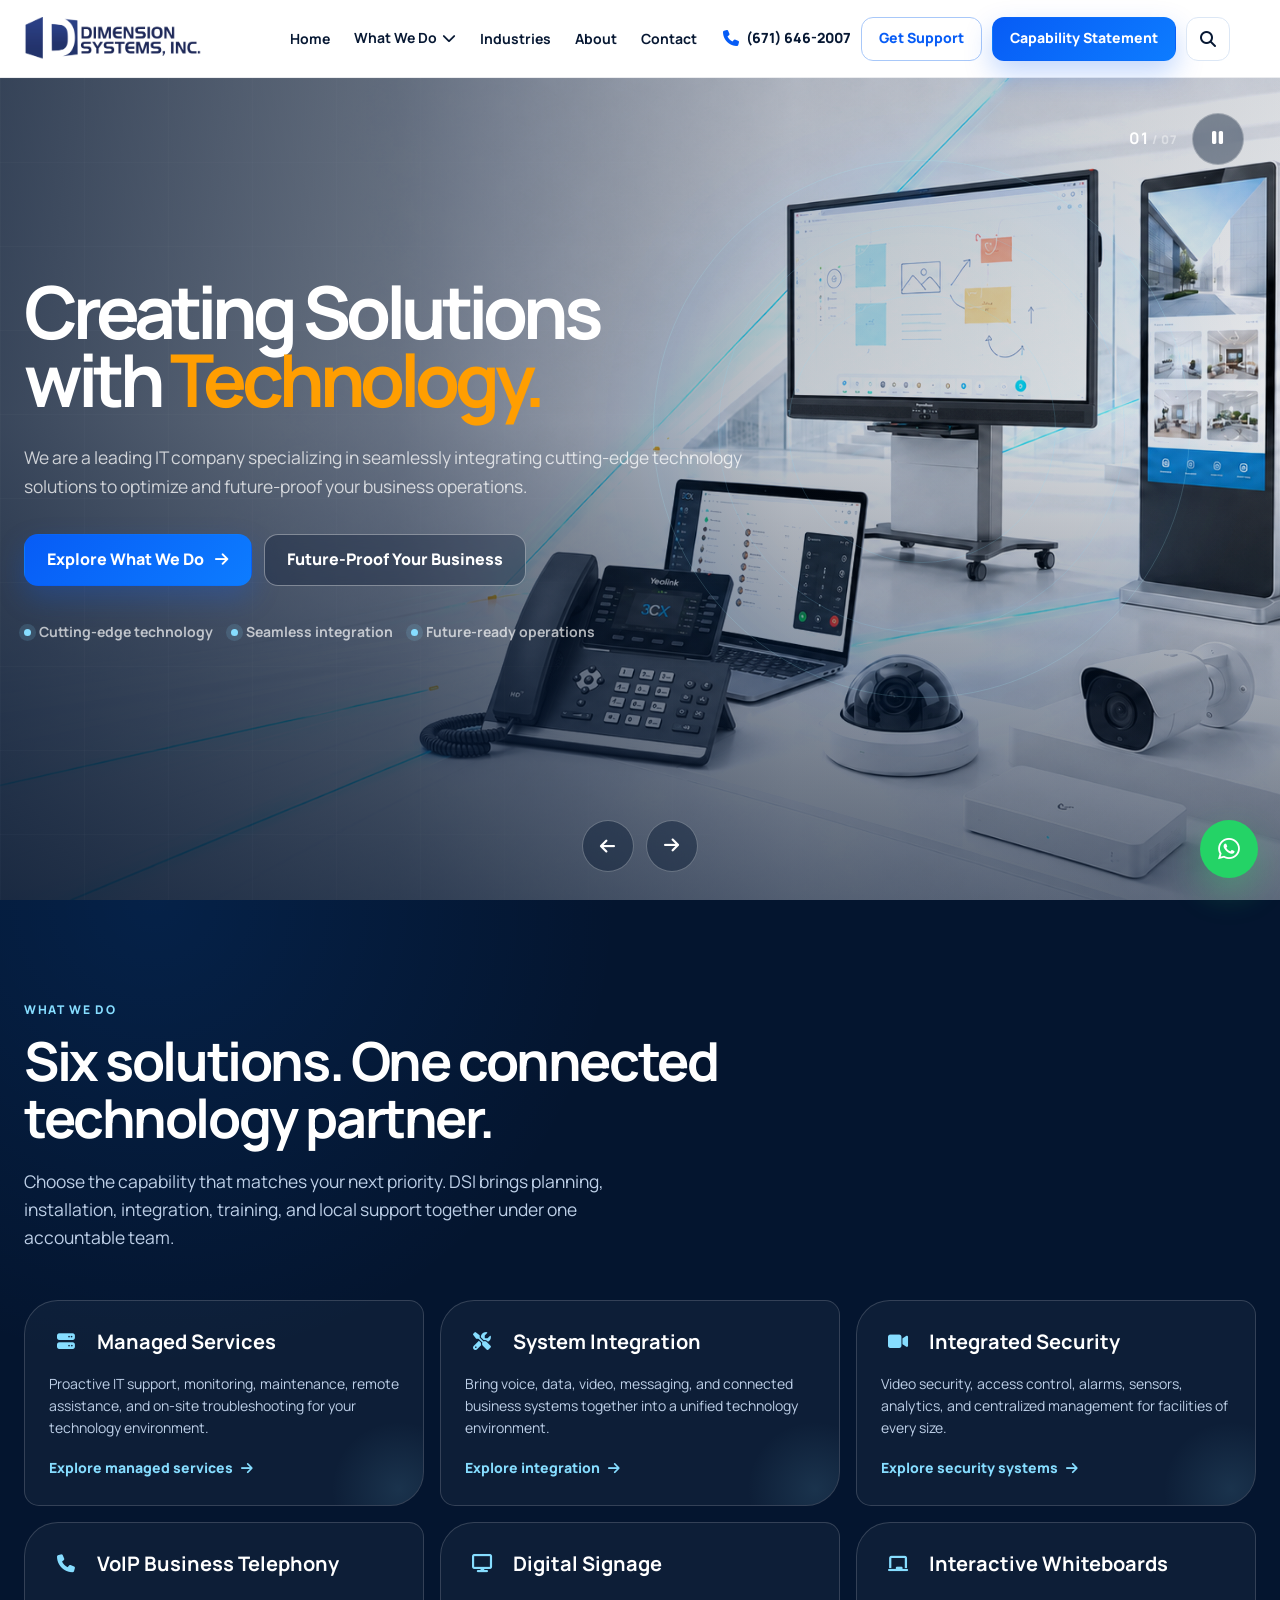
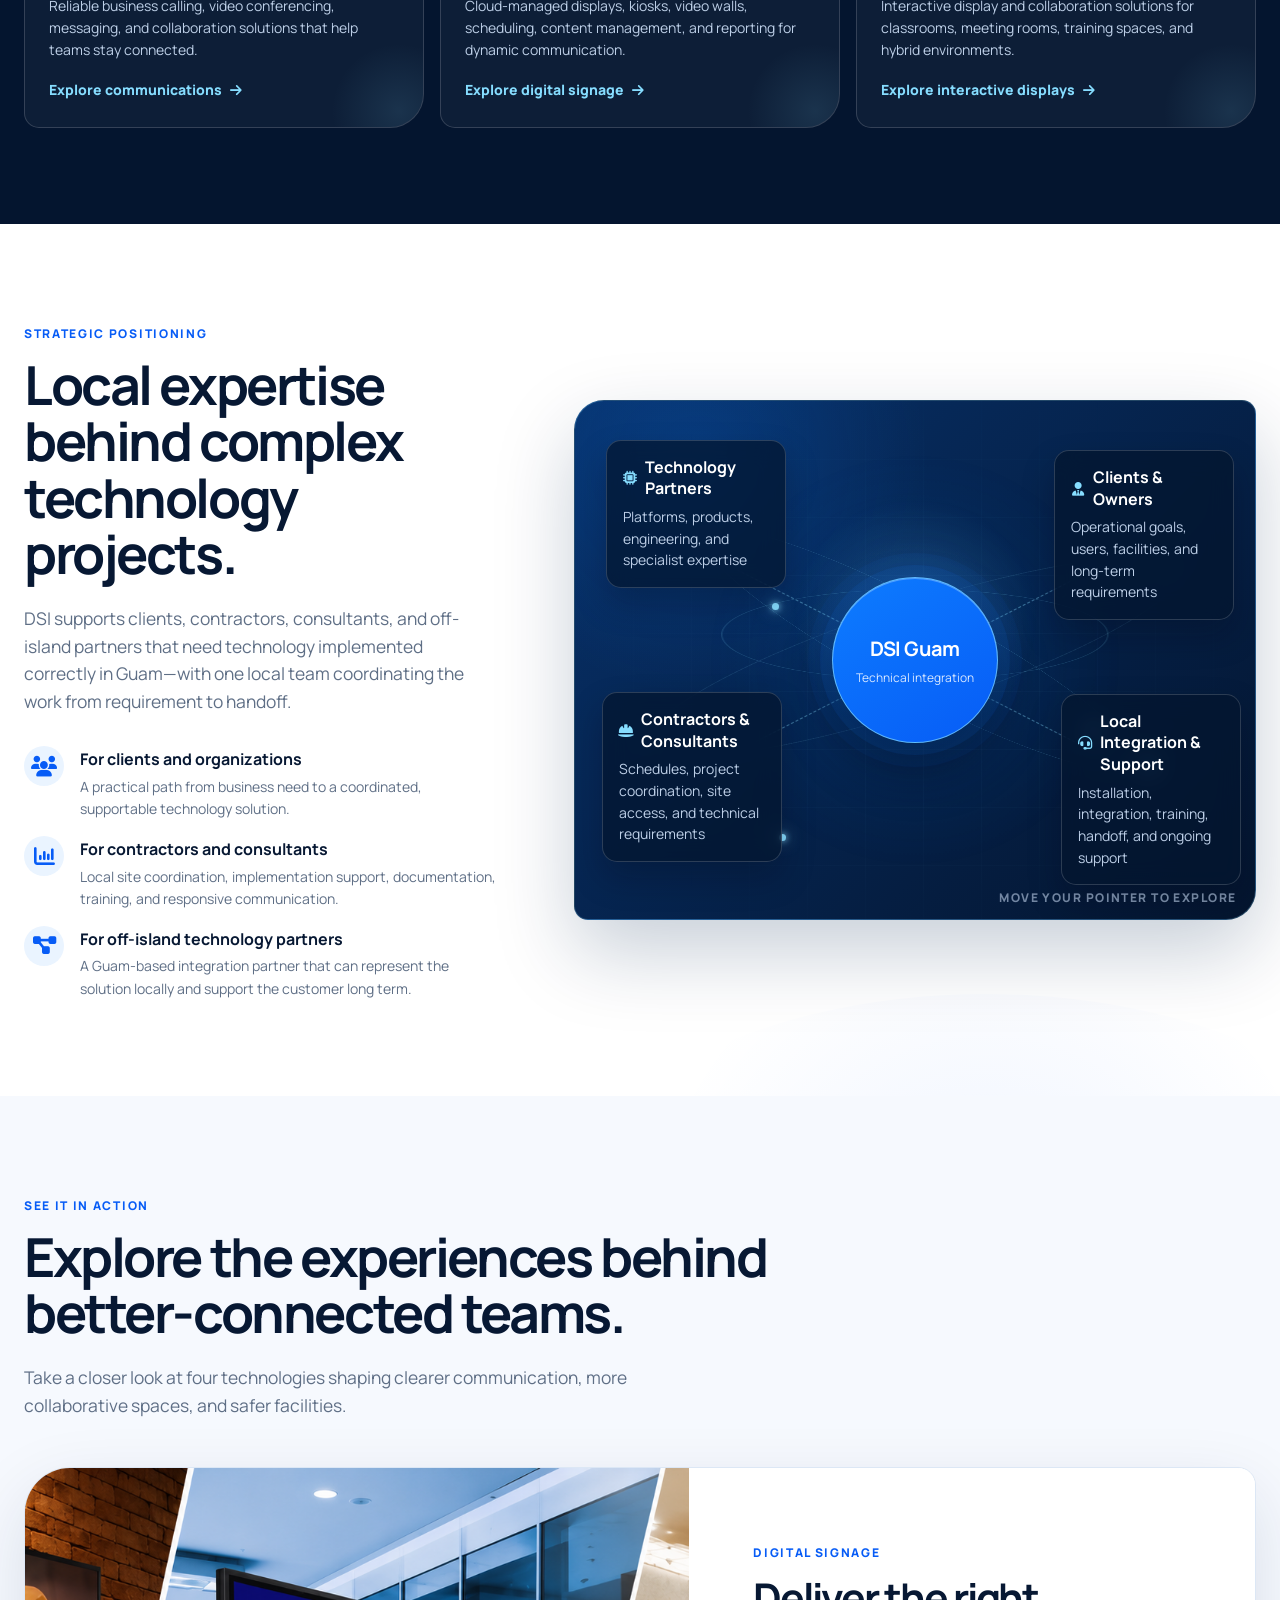
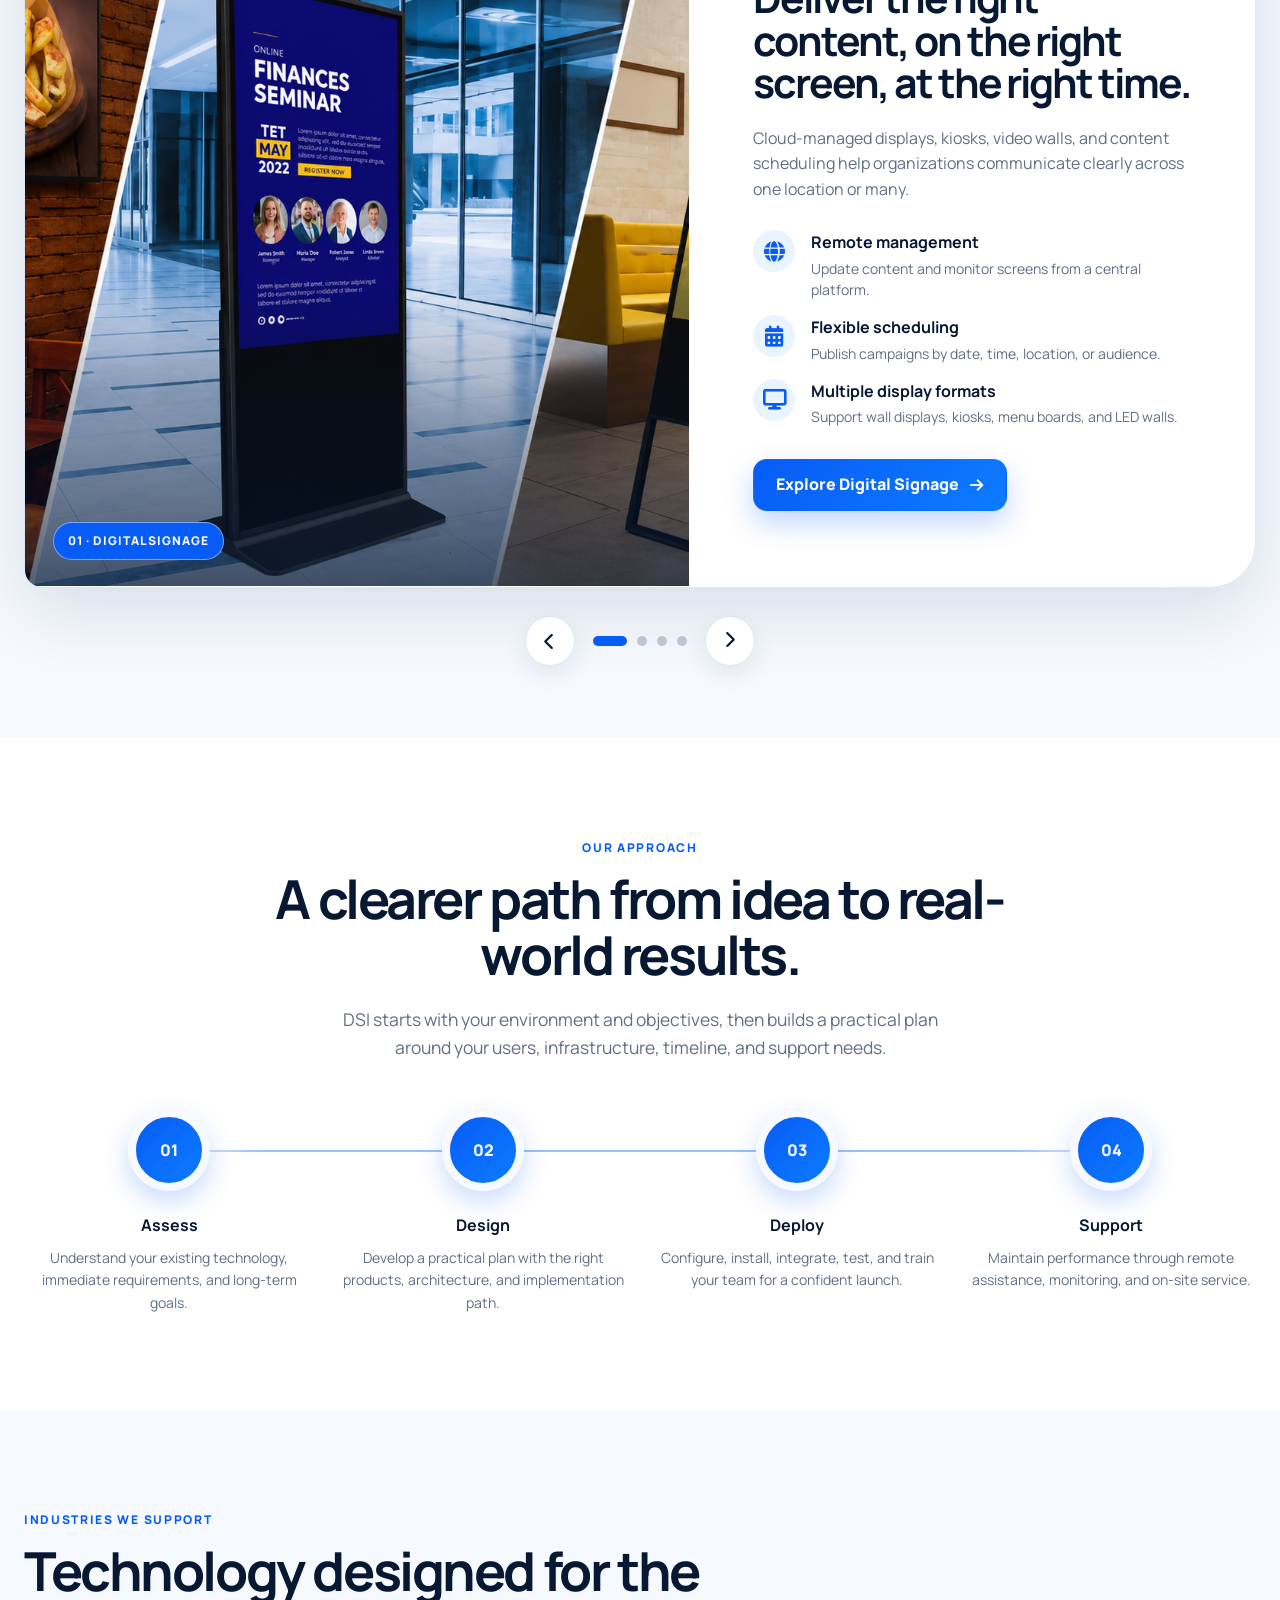
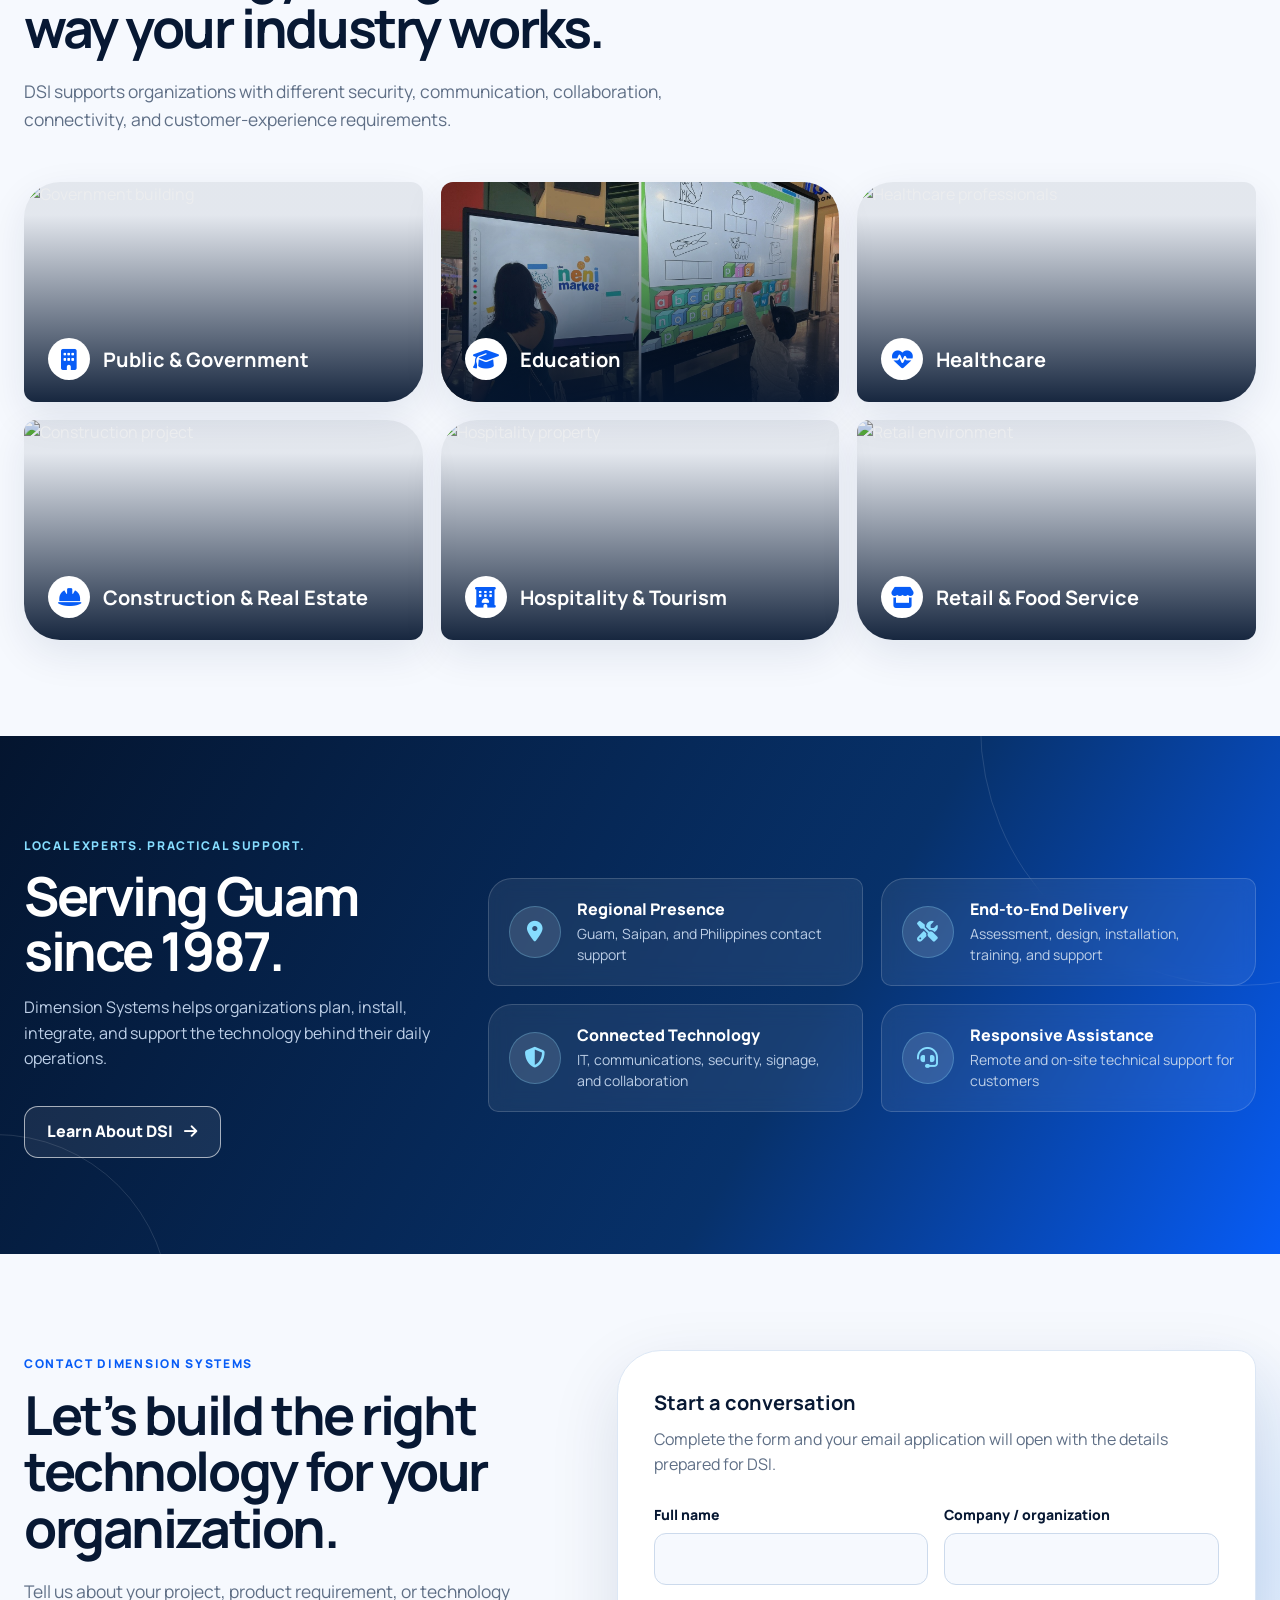
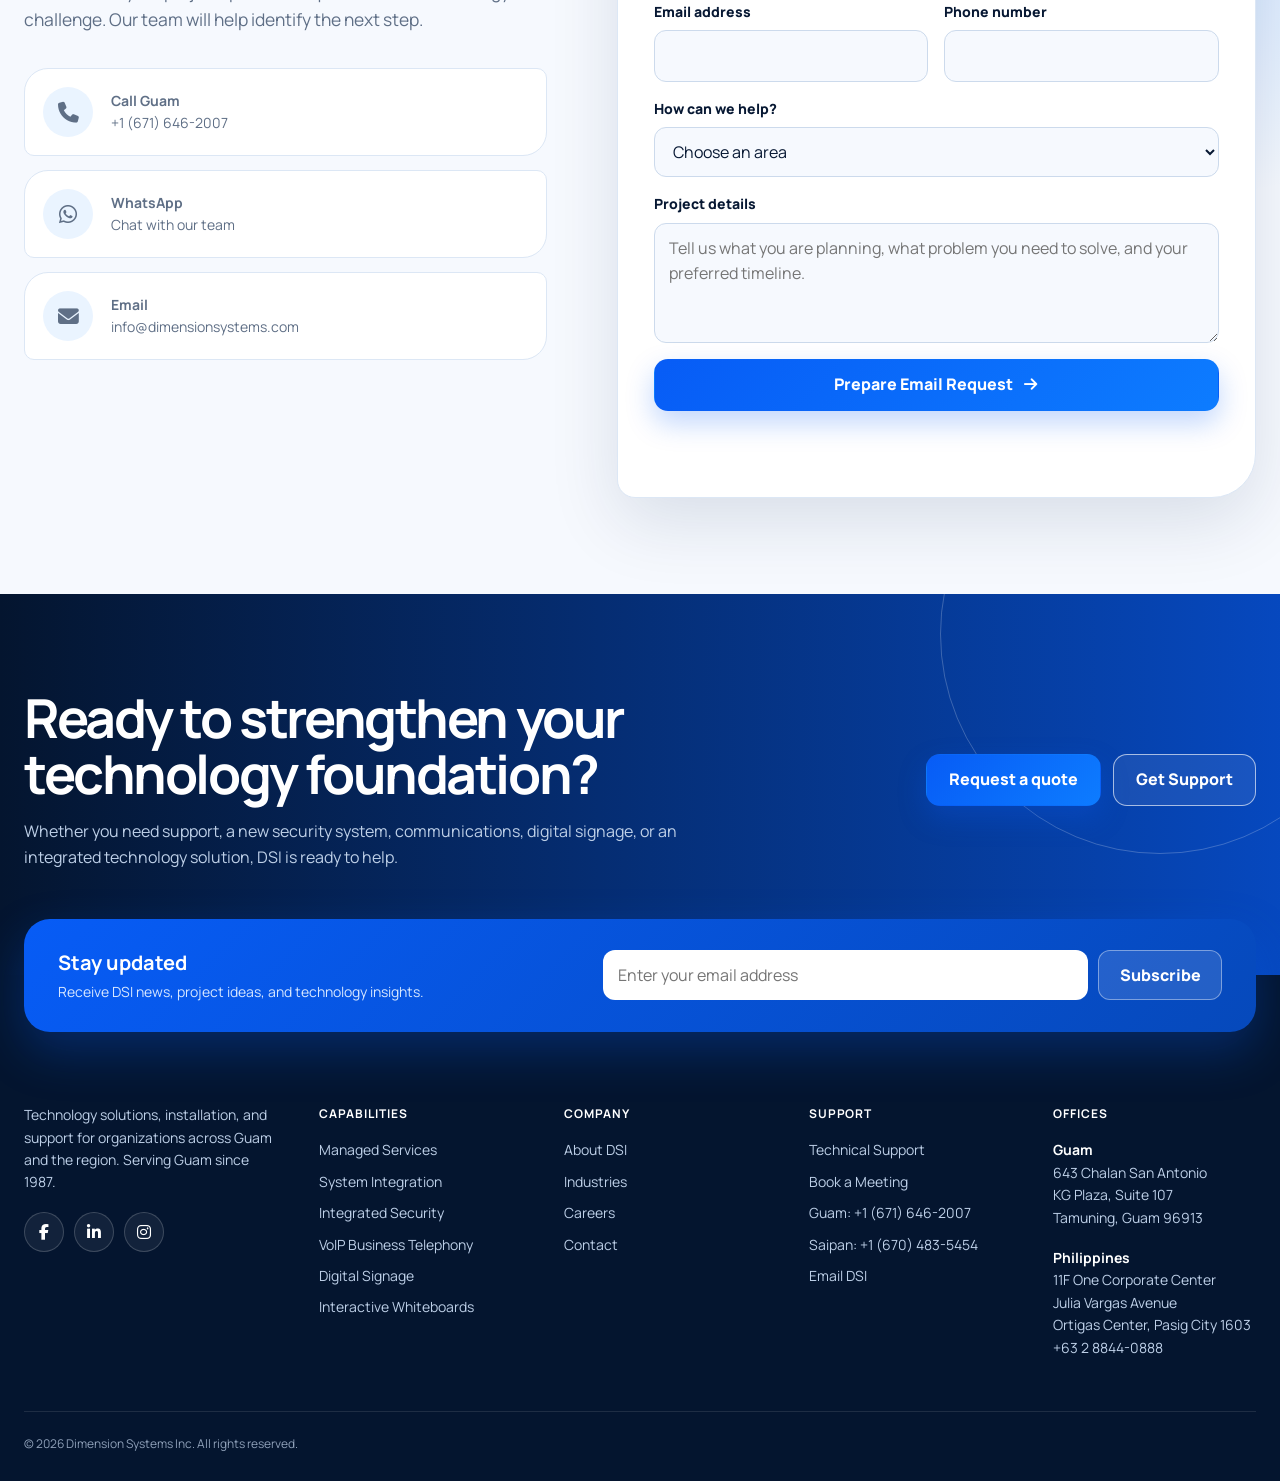
==== commit ad27ba4f: "updated all of the pages" ====
--- a/index.html
+++ b/index.html
@@ -19,4729 +19,7 @@
       href="https://cdnjs.cloudflare.com/ajax/libs/font-awesome/6.7.2/css/all.min.css"
       referrerpolicy="no-referrer"
     />
-    <style>
-      :root {
-        --dsi-ink: #071833;
-        --dsi-navy: #06234c;
-        --dsi-blue: #075cf6;
-        --dsi-blue-2: #0d7cff;
-        --dsi-sky: #eaf4ff;
-        --dsi-soft: #f6f9fe;
-        --dsi-line: #dce7f5;
-        --dsi-muted: #5f6f86;
-        --dsi-white: #ffffff;
-        --dsi-gold: #f4b62d;
-        --dsi-accent: #075cf6;
-        --dsi-hero-accent: #ff9e01;
-        --dsi-shadow: 0 24px 70px rgba(7, 35, 76, 0.12);
-        --dsi-shadow-soft: 0 14px 40px rgba(7, 35, 76, 0.09);
-        --dsi-radius: 28px;
-        --dsi-max: 1380px;
-        --dsi-header: 78px;
-      }
-
-      *,
-      *::before,
-      *::after {
-        box-sizing: border-box;
-      }
-      html {
-        scroll-behavior: smooth;
-      }
-      body {
-        margin: 0;
-        color: var(--dsi-ink);
-        background: var(--dsi-white);
-        font-family:
-          "Manrope",
-          system-ui,
-          -apple-system,
-          BlinkMacSystemFont,
-          "Segoe UI",
-          sans-serif;
-        line-height: 1.6;
-        -webkit-font-smoothing: antialiased;
-        text-rendering: optimizeLegibility;
-      }
-      body.modal-open {
-        overflow: hidden;
-      }
-      img {
-        display: block;
-        max-width: 100%;
-      }
-      a {
-        color: inherit;
-        text-decoration: none;
-      }
-      button,
-      input,
-      select,
-      textarea {
-        font: inherit;
-      }
-      button {
-        cursor: pointer;
-      }
-      section[id] {
-        scroll-margin-top: calc(var(--dsi-header) + 24px);
-      }
-
-      .skip-link {
-        position: fixed;
-        left: 16px;
-        top: -80px;
-        z-index: 9999;
-        padding: 12px 16px;
-        border-radius: 10px;
-        background: var(--dsi-ink);
-        color: #fff;
-        transition: top 0.2s ease;
-      }
-      .skip-link:focus {
-        top: 16px;
-      }
-
-      .container {
-        width: min(var(--dsi-max), calc(100% - 48px));
-        margin-inline: auto;
-      }
-
-      .section {
-        padding: 110px 0;
-      }
-      .section--soft {
-        background: linear-gradient(180deg, #f9fbff 0%, #f4f8fe 100%);
-      }
-      .section-kicker {
-        display: inline-flex;
-        align-items: center;
-        gap: 10px;
-        margin: 0 0 14px;
-        color: var(--dsi-blue);
-        font-size: 12px;
-        font-weight: 800;
-        letter-spacing: 0.14em;
-        text-transform: uppercase;
-      }
-      .section-kicker::before {
-        content: "";
-        width: 28px;
-        height: 2px;
-        border-radius: 999px;
-        background: currentColor;
-      }
-      .section-title {
-        margin: 0;
-        max-width: 760px;
-        font-size: clamp(2rem, 4.2vw, 4rem);
-        line-height: 1.05;
-        letter-spacing: -0.045em;
-      }
-      .section-title span {
-        color: var(--dsi-blue);
-      }
-      .section-copy {
-        max-width: 650px;
-        margin: 22px 0 0;
-        color: var(--dsi-muted);
-        font-size: 1.03rem;
-      }
-
-      .btn {
-        display: inline-flex;
-        min-height: 52px;
-        align-items: center;
-        justify-content: center;
-        gap: 10px;
-        padding: 0 22px;
-        border: 1px solid transparent;
-        border-radius: 14px;
-        font-weight: 800;
-        transition:
-          transform 0.2s ease,
-          box-shadow 0.2s ease,
-          background 0.2s ease,
-          color 0.2s ease,
-          border-color 0.2s ease;
-      }
-      .btn:hover {
-        transform: translateY(-2px);
-      }
-      .btn:focus-visible,
-      .icon-button:focus-visible,
-      .nav-search-toggle:focus-visible,
-      .nav-search-submit:focus-visible,
-      .nav-toggle:focus-visible,
-      input:focus-visible,
-      select:focus-visible,
-      textarea:focus-visible {
-        outline: 3px solid rgba(13, 124, 255, 0.28);
-        outline-offset: 3px;
-      }
-      .btn--primary {
-        background: linear-gradient(135deg, var(--dsi-blue), var(--dsi-blue-2));
-        color: #fff;
-        box-shadow: 0 12px 28px rgba(7, 92, 246, 0.25);
-      }
-      .btn--primary:hover {
-        box-shadow: 0 18px 38px rgba(7, 92, 246, 0.33);
-      }
-      .btn--outline {
-        border-color: #a8c8f9;
-        color: var(--dsi-blue);
-        background: rgba(255, 255, 255, 0.82);
-      }
-      .btn--outline:hover {
-        border-color: var(--dsi-blue);
-        background: #fff;
-      }
-      .btn--dark {
-        background: var(--dsi-ink);
-        color: #fff;
-      }
-      .btn i {
-        width: 18px;
-        height: 18px;
-      }
-
-      /* Header */
-      .site-header {
-        position: sticky;
-        top: 0;
-        z-index: 1000;
-        height: var(--dsi-header);
-        border-bottom: 1px solid rgba(7, 24, 51, 0.08);
-        background: rgba(255, 255, 255, 0.9);
-        backdrop-filter: blur(18px);
-      }
-      .header-inner {
-        height: 100%;
-        display: flex;
-        align-items: center;
-        gap: 26px;
-      }
-      .brand {
-        display: inline-flex;
-        align-items: center;
-        text-decoration: none;
-      }
-
-      .brand-logo {
-        display: block;
-        width: auto;
-        max-width: 220px;
-        height: 52px;
-        object-fit: contain;
-      }
-
-      @media (max-width: 768px) {
-        .brand-logo {
-          max-width: 170px;
-          height: 42px;
-        }
-      }
-      .desktop-nav {
-        margin-left: auto;
-      }
-      .desktop-nav > ul {
-        display: flex;
-        align-items: center;
-        gap: 24px;
-        margin: 0;
-        padding: 0;
-        list-style: none;
-      }
-      .desktop-nav a,
-      .nav-dropdown > button {
-        border: 0;
-        background: transparent;
-        color: #17253a;
-        font-size: 0.91rem;
-        font-weight: 700;
-        white-space: nowrap;
-      }
-      .desktop-nav a:hover,
-      .nav-dropdown > button:hover {
-        color: var(--dsi-blue);
-      }
-      .nav-dropdown {
-        position: relative;
-      }
-      .nav-dropdown > button {
-        display: flex;
-        align-items: center;
-        gap: 5px;
-        padding: 12px 0;
-      }
-      .nav-dropdown-menu {
-        position: absolute;
-        top: calc(100% + 12px);
-        left: -24px;
-        width: 300px;
-        padding: 12px;
-        border: 1px solid var(--dsi-line);
-        border-radius: 20px;
-        background: #fff;
-        box-shadow: var(--dsi-shadow-soft);
-        opacity: 0;
-        visibility: hidden;
-        transform: translateY(-8px);
-        transition: 0.2s ease;
-      }
-      .nav-dropdown:hover .nav-dropdown-menu,
-      .nav-dropdown:focus-within .nav-dropdown-menu {
-        opacity: 1;
-        visibility: visible;
-        transform: translateY(0);
-      }
-      .nav-dropdown-menu a {
-        display: flex;
-        align-items: center;
-        gap: 10px;
-        padding: 11px 12px;
-        border-radius: 12px;
-        font-size: 0.86rem;
-      }
-      .nav-dropdown-menu a:hover {
-        background: var(--dsi-sky);
-      }
-      .header-actions {
-        display: flex;
-        align-items: center;
-        gap: 10px;
-      }
-      .desktop-actions {
-        display: flex;
-        align-items: center;
-        gap: 10px;
-      }
-      .nav-search {
-        position: relative;
-      }
-      .nav-search-toggle {
-        display: inline-flex;
-        width: 44px;
-        height: 44px;
-        align-items: center;
-        justify-content: center;
-        border: 1px solid var(--dsi-line);
-        border-radius: 12px;
-        background: #fff;
-        color: var(--dsi-ink);
-        transition:
-          color 0.2s ease,
-          border-color 0.2s ease,
-          box-shadow 0.2s ease;
-      }
-      .nav-search-toggle:hover,
-      .nav-search.is-open .nav-search-toggle {
-        border-color: rgba(13, 124, 255, 0.35);
-        color: var(--dsi-blue);
-        box-shadow: 0 8px 20px rgba(7, 24, 51, 0.08);
-      }
-      .nav-search-toggle i {
-        width: 20px;
-        height: 20px;
-      }
-      .nav-search-form {
-        position: absolute;
-        top: calc(100% + 12px);
-        right: 0;
-        display: flex;
-        width: min(380px, calc(100vw - 32px));
-        gap: 8px;
-        padding: 10px;
-        border: 1px solid var(--dsi-line);
-        border-radius: 16px;
-        background: #fff;
-        box-shadow: var(--dsi-shadow-soft);
-        opacity: 0;
-        visibility: hidden;
-        transform: translateY(-8px);
-        transition: 0.2s ease;
-      }
-      .nav-search.is-open .nav-search-form {
-        opacity: 1;
-        visibility: visible;
-        transform: translateY(0);
-      }
-      .nav-search-form input,
-      .mobile-search-form input {
-        min-width: 0;
-        flex: 1;
-        height: 44px;
-        border: 1px solid var(--dsi-line);
-        border-radius: 11px;
-        background: #f8fbff;
-        color: var(--dsi-ink);
-        padding: 0 14px;
-        font: inherit;
-      }
-      .nav-search-form input::placeholder,
-      .mobile-search-form input::placeholder {
-        color: #718096;
-      }
-      .nav-search-submit {
-        display: inline-flex;
-        min-width: 44px;
-        height: 44px;
-        align-items: center;
-        justify-content: center;
-        gap: 7px;
-        border: 0;
-        border-radius: 11px;
-        background: linear-gradient(135deg, var(--dsi-blue), var(--dsi-blue-2));
-        color: #fff;
-        font-weight: 800;
-      }
-      .nav-search-submit:hover {
-        filter: brightness(1.08);
-      }
-      .nav-search-submit i {
-        width: 18px;
-        height: 18px;
-      }
-      .header-phone {
-        display: inline-flex;
-        align-items: center;
-        gap: 7px;
-        font-size: 0.88rem;
-        font-weight: 800;
-        white-space: nowrap;
-      }
-      .header-phone i {
-        width: 17px;
-        height: 17px;
-        color: var(--dsi-blue);
-      }
-      .desktop-actions .btn {
-        min-height: 44px;
-        padding-inline: 17px;
-        border-radius: 12px;
-        font-size: 0.82rem;
-      }
-      .nav-toggle {
-        display: none;
-        width: 44px;
-        height: 44px;
-        align-items: center;
-        justify-content: center;
-        border: 1px solid var(--dsi-line);
-        border-radius: 12px;
-        background: #fff;
-        color: var(--dsi-ink);
-      }
-      .nav-toggle i {
-        width: 22px;
-        height: 22px;
-      }
-      .mobile-nav {
-        display: none;
-        position: fixed;
-        inset: var(--dsi-header) 0 auto 0;
-        z-index: 999;
-        max-height: calc(100vh - var(--dsi-header));
-        overflow: auto;
-        padding: 18px 24px 28px;
-        border-bottom: 1px solid var(--dsi-line);
-        background: #fff;
-        box-shadow: var(--dsi-shadow-soft);
-      }
-      .mobile-nav.is-open {
-        display: block;
-      }
-      .mobile-nav a {
-        display: block;
-        padding: 13px 0;
-        border-bottom: 1px solid #eef3fa;
-        font-weight: 700;
-      }
-      .mobile-nav .mobile-sub {
-        display: grid;
-        grid-template-columns: 1fr 1fr;
-        gap: 0 18px;
-        padding-left: 14px;
-      }
-      .mobile-nav .mobile-sub a {
-        color: var(--dsi-muted);
-        font-size: 0.88rem;
-      }
-      .mobile-nav-actions {
-        display: grid;
-        grid-template-columns: repeat(3, minmax(0, 1fr));
-        gap: 10px;
-        margin-top: 18px;
-      }
-      .mobile-search-form {
-        display: flex;
-        gap: 8px;
-        margin-top: 18px;
-        padding-top: 18px;
-        border-top: 1px solid #eef3fa;
-      }
-      .mobile-search-form .nav-search-submit {
-        padding: 0 15px;
-      }
-
-      /* Hero */
-      .hero {
-        position: relative;
-        isolation: isolate;
-        min-height: 770px;
-        overflow: hidden;
-        background:
-          radial-gradient(
-            circle at 20% 20%,
-            rgba(13, 124, 255, 0.13),
-            transparent 32%
-          ),
-          linear-gradient(135deg, #fff 0%, #f8fbff 46%, #eef6ff 100%);
-      }
-      .hero::before {
-        content: "";
-        position: absolute;
-        z-index: -2;
-        inset: 0;
-        opacity: 0.45;
-        background-image: radial-gradient(#8fbcff 1px, transparent 1px);
-        background-size: 26px 26px;
-        mask-image: linear-gradient(to right, #000, transparent 58%);
-      }
-      .hero-inner {
-        position: relative;
-        min-height: 690px;
-        display: grid;
-        grid-template-columns: 0.95fr 1.25fr;
-        align-items: center;
-        gap: 54px;
-        padding: 72px 0 150px;
-      }
-      .hero-copy {
-        position: relative;
-        z-index: 4;
-      }
-      .hero-kicker {
-        margin: 0 0 18px;
-        color: var(--dsi-blue);
-        font-size: 0.78rem;
-        font-weight: 800;
-        letter-spacing: 0.15em;
-        text-transform: uppercase;
-      }
-      .hero h1 {
-        margin: 0;
-        max-width: 660px;
-        font-size: clamp(3.3rem, 6vw, 6.4rem);
-        line-height: 0.98;
-        letter-spacing: -0.065em;
-      }
-      .hero h1 span {
-        display: block;
-        color: var(--dsi-blue);
-      }
-      .hero-lede {
-        max-width: 610px;
-        margin: 26px 0 0;
-        color: #43546c;
-        font-size: clamp(1rem, 1.25vw, 1.14rem);
-      }
-      .hero-actions {
-        display: flex;
-        flex-wrap: wrap;
-        gap: 12px;
-        margin-top: 32px;
-      }
-      .hero-trust {
-        display: inline-flex;
-        align-items: center;
-        gap: 9px;
-        margin-top: 26px;
-        color: #22344c;
-        font-size: 0.85rem;
-        font-weight: 800;
-        text-transform: uppercase;
-        letter-spacing: 0.03em;
-      }
-      .hero-trust i {
-        width: 20px;
-        height: 20px;
-        color: var(--dsi-gold);
-      }
-
-      .hero-visual {
-        position: absolute;
-        z-index: 1;
-        top: 24px;
-        right: max(-140px, calc((100vw - var(--dsi-max)) / -2));
-        width: min(67vw, 1030px);
-        height: 610px;
-        border-radius: 46% 0 0 54% / 14% 0 0 86%;
-        overflow: hidden;
-        box-shadow: -28px 32px 86px rgba(7, 35, 76, 0.18);
-        transform-origin: center;
-      }
-      .hero-visual::before {
-        content: "";
-        position: absolute;
-        inset: 0;
-        z-index: 1;
-        background: linear-gradient(
-          90deg,
-          rgba(246, 250, 255, 0.96) 0%,
-          rgba(6, 35, 76, 0.05) 33%,
-          rgba(6, 35, 76, 0.16) 100%
-        );
-      }
-      .hero-visual::after {
-        content: "";
-        position: absolute;
-        inset: -30%;
-        z-index: 2;
-        background: linear-gradient(
-          110deg,
-          transparent 35%,
-          rgba(255, 255, 255, 0.36) 48%,
-          transparent 60%
-        );
-        transform: translateX(-45%) rotate(10deg);
-        animation: heroShine 7s ease-in-out infinite;
-        pointer-events: none;
-      }
-      .hero-image {
-        width: 100%;
-        height: 100%;
-        object-fit: cover;
-        object-position: center;
-        filter: saturate(0.9) contrast(1.02);
-        transform: scale(1.03);
-      }
-      @keyframes heroShine {
-        0%,
-        35% {
-          transform: translateX(-55%) rotate(10deg);
-        }
-        75%,
-        100% {
-          transform: translateX(55%) rotate(10deg);
-        }
-      }
-
-      .network-layer {
-        position: absolute;
-        inset: 0;
-        z-index: 3;
-        pointer-events: none;
-      }
-      .network-line {
-        fill: none;
-        stroke: rgba(37, 128, 255, 0.62);
-        stroke-width: 1.5;
-        stroke-dasharray: 8 12;
-        animation: dash 18s linear infinite;
-      }
-      .network-orbit {
-        fill: none;
-        stroke: rgba(255, 255, 255, 0.58);
-        stroke-width: 1;
-      }
-      .network-node {
-        fill: #fff;
-        stroke: var(--dsi-blue-2);
-        stroke-width: 3;
-        filter: drop-shadow(0 0 10px rgba(13, 124, 255, 0.7));
-      }
-      .network-pulse {
-        fill: rgba(13, 124, 255, 0.17);
-        transform-origin: center;
-        animation: pulse 2.8s ease-out infinite;
-      }
-      @keyframes dash {
-        to {
-          stroke-dashoffset: -200;
-        }
-      }
-      @keyframes pulse {
-        0% {
-          transform: scale(0.4);
-          opacity: 0.8;
-        }
-        80%,
-        100% {
-          transform: scale(2.2);
-          opacity: 0;
-        }
-      }
-
-      .hero-contact-card {
-        position: absolute;
-        z-index: 6;
-        right: 26px;
-        bottom: 72px;
-        width: min(360px, 36vw);
-        padding: 18px;
-        border: 1px solid rgba(255, 255, 255, 0.7);
-        border-radius: 26px;
-        background: rgba(255, 255, 255, 0.9);
-        box-shadow: var(--dsi-shadow);
-        backdrop-filter: blur(16px);
-      }
-      .hero-contact-card h2 {
-        margin: 4px 4px 12px;
-        font-size: 1rem;
-        letter-spacing: -0.02em;
-      }
-      .contact-choice {
-        display: grid;
-        grid-template-columns: 46px 1fr auto;
-        align-items: center;
-        gap: 12px;
-        padding: 13px;
-        border-radius: 16px;
-        transition:
-          background 0.2s ease,
-          transform 0.2s ease;
-      }
-      .contact-choice:hover {
-        background: var(--dsi-sky);
-        transform: translateX(3px);
-      }
-      .contact-choice + .contact-choice {
-        border-top: 1px solid #e8eef8;
-      }
-      .contact-choice-icon {
-        display: grid;
-        width: 42px;
-        height: 42px;
-        place-items: center;
-        border-radius: 50%;
-        color: #fff;
-        background: linear-gradient(145deg, var(--dsi-blue), var(--dsi-blue-2));
-      }
-      .contact-choice-icon i {
-        width: 21px;
-        height: 21px;
-      }
-      .contact-choice strong {
-        display: block;
-        font-size: 0.9rem;
-      }
-      .contact-choice small {
-        display: block;
-        color: var(--dsi-muted);
-        font-size: 0.75rem;
-      }
-      .contact-choice > i {
-        width: 18px;
-        height: 18px;
-        color: var(--dsi-blue);
-      }
-
-      .quick-actions {
-        position: absolute;
-        z-index: 8;
-        left: 50%;
-        bottom: 26px;
-        width: min(1050px, calc(100% - 48px));
-        transform: translateX(-50%);
-        display: grid;
-        grid-template-columns: repeat(3, 1fr);
-        padding: 12px;
-        border: 1px solid rgba(211, 224, 243, 0.9);
-        border-radius: 26px;
-        background: rgba(255, 255, 255, 0.93);
-        box-shadow: var(--dsi-shadow-soft);
-        backdrop-filter: blur(16px);
-      }
-      .quick-action {
-        display: grid;
-        grid-template-columns: 50px 1fr auto;
-        align-items: center;
-        gap: 14px;
-        min-height: 84px;
-        padding: 14px 20px;
-        border-radius: 18px;
-        transition: background 0.2s ease;
-      }
-      .quick-action:hover {
-        background: var(--dsi-sky);
-      }
-      .quick-action + .quick-action {
-        border-left: 1px solid var(--dsi-line);
-      }
-      .quick-action-icon {
-        display: grid;
-        width: 48px;
-        height: 48px;
-        place-items: center;
-        border-radius: 50%;
-        background: #ecf4ff;
-        color: var(--dsi-blue);
-      }
-      .quick-action-icon i {
-        width: 25px;
-        height: 25px;
-      }
-      .quick-action small {
-        display: block;
-        color: var(--dsi-muted);
-        font-size: 0.72rem;
-      }
-      .quick-action strong {
-        display: block;
-        font-size: 0.9rem;
-      }
-      .quick-action > i {
-        width: 18px;
-        height: 18px;
-        color: var(--dsi-blue);
-      }
-
-      /* Solutions */
-      .solutions-head {
-        display: flex;
-        align-items: end;
-        justify-content: space-between;
-        gap: 40px;
-        margin-bottom: 54px;
-      }
-      .solutions-grid {
-        display: grid;
-        grid-template-columns: repeat(3, 1fr);
-        gap: 20px;
-      }
-      .solution-card {
-        position: relative;
-        min-height: 250px;
-        overflow: hidden;
-        padding: 30px 28px;
-        border: 1px solid var(--dsi-line);
-        border-radius: 44px 18px 44px 18px;
-        background: #fff;
-        box-shadow: 0 12px 36px rgba(7, 35, 76, 0.05);
-        transition:
-          transform 0.28s ease,
-          box-shadow 0.28s ease,
-          border-color 0.28s ease;
-      }
-      .solution-card::after {
-        content: "";
-        position: absolute;
-        right: -46px;
-        bottom: -54px;
-        width: 140px;
-        height: 140px;
-        border-radius: 50%;
-        background: linear-gradient(
-          145deg,
-          rgba(13, 124, 255, 0.16),
-          rgba(13, 124, 255, 0)
-        );
-        transition: transform 0.35s ease;
-      }
-      .solution-card:hover {
-        transform: translateY(-7px);
-        border-color: #b7d1fb;
-        box-shadow: 0 24px 54px rgba(7, 35, 76, 0.12);
-      }
-      .solution-card:hover::after {
-        transform: scale(1.25);
-      }
-      .solution-icon {
-        display: grid;
-        width: 62px;
-        height: 62px;
-        place-items: center;
-        flex: 0 0 62px;
-        border-radius: 50% 50% 50% 14%;
-        background: linear-gradient(145deg, #edf5ff, #dcecff);
-        color: var(--dsi-blue);
-      }
-      .solution-icon i {
-        font-size: 1.65rem;
-      }
-      .solution-card__heading {
-        display: flex;
-        align-items: center;
-        gap: 18px;
-        width: 100%;
-        margin-bottom: 20px;
-      }
-      .solution-card h3 {
-        margin: 0;
-        flex: 1;
-        font-size: 1.2rem;
-        line-height: 1.25;
-      }
-      .solution-card p {
-        margin: 0 0 22px;
-        color: var(--dsi-muted);
-        font-size: 0.91rem;
-      }
-      .text-link {
-        position: relative;
-        z-index: 2;
-        display: inline-flex;
-        align-items: center;
-        gap: 7px;
-        color: var(--dsi-blue);
-        font-size: 0.86rem;
-        font-weight: 800;
-      }
-      .text-link i {
-        width: 16px;
-        height: 16px;
-        transition: transform 0.2s ease;
-      }
-      .text-link:hover i {
-        transform: translateX(4px);
-      }
-
-      /* Feature */
-      .feature-wrap {
-        display: grid;
-        grid-template-columns: 1.08fr 0.92fr;
-        align-items: center;
-        gap: 72px;
-      }
-      .feature-media {
-        position: relative;
-        min-height: 560px;
-      }
-      .feature-blob {
-        position: absolute;
-        inset: 0 36px 0 0;
-        overflow: hidden;
-        border-radius: 24% 52% 28% 46% / 36% 24% 50% 35%;
-        box-shadow: var(--dsi-shadow);
-      }
-      .feature-blob img {
-        width: 100%;
-        height: 100%;
-        object-fit: cover;
-      }
-      .feature-badge {
-        position: absolute;
-        right: 0;
-        bottom: 58px;
-        width: 230px;
-        padding: 22px;
-        border-radius: 30px 12px 30px 12px;
-        background: var(--dsi-ink);
-        color: #fff;
-        box-shadow: var(--dsi-shadow);
-      }
-      .feature-badge strong {
-        display: block;
-        font-size: 1.25rem;
-        line-height: 1.15;
-      }
-      .feature-badge span {
-        display: block;
-        margin-top: 8px;
-        color: #bcd4f4;
-        font-size: 0.82rem;
-      }
-      .feature-copy h2 {
-        margin-top: 0;
-      }
-      .feature-list {
-        display: grid;
-        gap: 16px;
-        margin: 30px 0;
-      }
-      .feature-list-item {
-        display: grid;
-        grid-template-columns: 42px 1fr;
-        gap: 14px;
-        align-items: start;
-      }
-      .feature-list-icon {
-        display: grid;
-        width: 40px;
-        height: 40px;
-        place-items: center;
-        border-radius: 50%;
-        background: var(--dsi-sky);
-        color: var(--dsi-blue);
-      }
-      .feature-list-icon i {
-        width: 20px;
-        height: 20px;
-      }
-      .feature-list-item strong {
-        display: block;
-      }
-      .feature-list-item span {
-        display: block;
-        color: var(--dsi-muted);
-        font-size: 0.9rem;
-      }
-
-      /* Approach */
-      .approach-grid {
-        position: relative;
-        display: grid;
-        grid-template-columns: repeat(4, 1fr);
-        gap: 24px;
-        margin-top: 58px;
-      }
-      .approach-grid::before {
-        content: "";
-        position: absolute;
-        top: 41px;
-        left: 10%;
-        right: 10%;
-        height: 2px;
-        background: linear-gradient(
-          90deg,
-          transparent,
-          #8bb7fa 12%,
-          #8bb7fa 88%,
-          transparent
-        );
-      }
-      .approach-step {
-        position: relative;
-        z-index: 1;
-        text-align: center;
-      }
-      .approach-number {
-        display: grid;
-        width: 82px;
-        height: 82px;
-        place-items: center;
-        margin: 0 auto 22px;
-        border: 8px solid #f6f9fe;
-        border-radius: 50%;
-        background: linear-gradient(145deg, var(--dsi-blue), var(--dsi-blue-2));
-        color: #fff;
-        font-size: 1.05rem;
-        font-weight: 800;
-        box-shadow: 0 10px 26px rgba(7, 92, 246, 0.22);
-      }
-      .approach-step h3 {
-        margin: 0 0 8px;
-      }
-      .approach-step p {
-        margin: 0;
-        color: var(--dsi-muted);
-        font-size: 0.9rem;
-      }
-
-      /* Industries */
-      .industries-grid {
-        display: grid;
-        grid-template-columns: repeat(3, 1fr);
-        gap: 18px;
-        margin-top: 54px;
-      }
-      .industry-card {
-        position: relative;
-        min-height: 220px;
-        overflow: hidden;
-        border-radius: 36px 12px 36px 12px;
-        color: #fff;
-        isolation: isolate;
-        box-shadow: var(--dsi-shadow-soft);
-      }
-      .industry-card:nth-child(2n) {
-        border-radius: 12px 36px 12px 36px;
-      }
-      .industry-card img {
-        position: absolute;
-        inset: 0;
-        z-index: -2;
-        width: 100%;
-        height: 100%;
-        object-fit: cover;
-        transition: transform 0.5s ease;
-      }
-      .industry-card::after {
-        content: "";
-        position: absolute;
-        inset: 0;
-        z-index: -1;
-        background: linear-gradient(
-          180deg,
-          rgba(5, 23, 49, 0.08) 15%,
-          rgba(5, 23, 49, 0.92) 100%
-        );
-      }
-      .industry-card:hover img {
-        transform: scale(1.06);
-      }
-      .industry-card-content {
-        position: absolute;
-        inset: auto 24px 22px;
-        display: flex;
-        align-items: center;
-        gap: 13px;
-      }
-      .industry-icon {
-        display: grid;
-        width: 42px;
-        height: 42px;
-        flex: 0 0 auto;
-        place-items: center;
-        border-radius: 50%;
-        color: var(--dsi-blue);
-        background: #fff;
-      }
-      .industry-icon i {
-        width: 20px;
-        height: 20px;
-      }
-      .industry-card strong {
-        font-size: 1rem;
-      }
-
-      /* Trust band */
-      .trust-band {
-        position: relative;
-        overflow: hidden;
-        color: #fff;
-        background: linear-gradient(120deg, #041c3e, #07316a 62%, #075cf6);
-      }
-      .trust-band::before,
-      .trust-band::after {
-        content: "";
-        position: absolute;
-        border: 1px solid rgba(255, 255, 255, 0.12);
-        border-radius: 50%;
-      }
-      .trust-band::before {
-        width: 520px;
-        height: 520px;
-        right: -220px;
-        top: -270px;
-      }
-      .trust-band::after {
-        width: 350px;
-        height: 350px;
-        left: -180px;
-        bottom: -230px;
-      }
-      .trust-inner {
-        position: relative;
-        display: grid;
-        grid-template-columns: 1.05fr 1.95fr;
-        align-items: center;
-        gap: 50px;
-        padding: 86px 0;
-      }
-      .trust-inner .section-kicker {
-        color: #8ec5ff;
-      }
-      .trust-inner h2 {
-        margin: 0;
-        font-size: clamp(2rem, 3.6vw, 3.5rem);
-        line-height: 1.02;
-        letter-spacing: -0.045em;
-      }
-      .trust-inner p {
-        color: #c7d8ee;
-      }
-      .trust-points {
-        display: grid;
-        grid-template-columns: repeat(2, 1fr);
-        gap: 18px;
-      }
-      .trust-point {
-        display: grid;
-        grid-template-columns: 52px 1fr;
-        gap: 15px;
-        align-items: center;
-        padding: 20px;
-        border: 1px solid rgba(255, 255, 255, 0.16);
-        border-radius: 24px 10px 24px 10px;
-        background: rgba(255, 255, 255, 0.07);
-        backdrop-filter: blur(10px);
-      }
-      .trust-point-icon {
-        display: grid;
-        width: 50px;
-        height: 50px;
-        place-items: center;
-        border-radius: 50%;
-        background: rgba(255, 255, 255, 0.12);
-        color: #87c3ff;
-      }
-      .trust-point-icon i {
-        width: 24px;
-        height: 24px;
-      }
-      .trust-point strong {
-        display: block;
-      }
-      .trust-point span {
-        display: block;
-        color: #bdcfe7;
-        font-size: 0.8rem;
-      }
-
-      /* Partners */
-      .partner-strip {
-        display: flex;
-        flex-wrap: wrap;
-        align-items: center;
-        justify-content: center;
-        gap: 18px 46px;
-        margin-top: 44px;
-        padding: 32px;
-        border: 1px solid var(--dsi-line);
-        border-radius: 999px;
-        background: #fff;
-        box-shadow: 0 12px 36px rgba(7, 35, 76, 0.05);
-      }
-      .partner-name {
-        color: #596a80;
-        font-size: 1.06rem;
-        font-weight: 800;
-        letter-spacing: -0.02em;
-        opacity: 0.85;
-        transition:
-          color 0.2s ease,
-          opacity 0.2s ease,
-          transform 0.2s ease;
-      }
-      .partner-name:hover {
-        color: var(--dsi-blue);
-        opacity: 1;
-        transform: translateY(-2px);
-      }
-
-      /* Contact */
-      .contact-section {
-        position: relative;
-        overflow: hidden;
-      }
-      .contact-section::before {
-        content: "";
-        position: absolute;
-        right: -180px;
-        top: 70px;
-        width: 480px;
-        height: 480px;
-        border-radius: 50%;
-        background: radial-gradient(
-          circle,
-          rgba(13, 124, 255, 0.14),
-          rgba(13, 124, 255, 0) 68%
-        );
-      }
-      .contact-layout {
-        position: relative;
-        display: grid;
-        grid-template-columns: 0.9fr 1.1fr;
-        gap: 70px;
-        align-items: start;
-      }
-      .contact-cards {
-        display: grid;
-        gap: 14px;
-        margin-top: 34px;
-      }
-      .contact-mini-card {
-        display: grid;
-        grid-template-columns: 52px 1fr;
-        gap: 16px;
-        align-items: center;
-        padding: 18px;
-        border: 1px solid var(--dsi-line);
-        border-radius: 24px 10px 24px 10px;
-        background: #fff;
-      }
-      .contact-mini-icon {
-        display: grid;
-        width: 50px;
-        height: 50px;
-        place-items: center;
-        border-radius: 50%;
-        background: var(--dsi-sky);
-        color: var(--dsi-blue);
-      }
-      .contact-mini-icon i {
-        width: 24px;
-        height: 24px;
-      }
-      .contact-mini-card strong {
-        display: block;
-      }
-      .contact-mini-card span,
-      .contact-mini-card a {
-        color: var(--dsi-muted);
-        font-size: 0.88rem;
-      }
-      .contact-form {
-        padding: 36px;
-        border: 1px solid var(--dsi-line);
-        border-radius: 44px 18px 44px 18px;
-        background: #fff;
-        box-shadow: var(--dsi-shadow);
-      }
-      .contact-form h3 {
-        margin: 0 0 8px;
-        font-size: 1.6rem;
-      }
-      .contact-form > p {
-        margin: 0 0 26px;
-        color: var(--dsi-muted);
-      }
-      .form-grid {
-        display: grid;
-        grid-template-columns: 1fr 1fr;
-        gap: 16px;
-      }
-      .field {
-        display: grid;
-        gap: 7px;
-      }
-      .field--full {
-        grid-column: 1 / -1;
-      }
-      .field label {
-        font-size: 0.8rem;
-        font-weight: 800;
-      }
-      .field input,
-      .field select,
-      .field textarea {
-        width: 100%;
-        min-height: 50px;
-        padding: 12px 14px;
-        border: 1px solid #ccdaec;
-        border-radius: 12px;
-        color: var(--dsi-ink);
-        background: #fbfdff;
-      }
-      .field textarea {
-        min-height: 120px;
-        resize: vertical;
-      }
-      .form-note {
-        margin: 13px 0 0;
-        color: var(--dsi-muted);
-        font-size: 0.76rem;
-      }
-      .form-status {
-        min-height: 24px;
-        margin: 12px 0 0;
-        color: #146c43;
-        font-size: 0.85rem;
-        font-weight: 700;
-      }
-
-      /* CTA + Footer */
-      .cta {
-        position: relative;
-        overflow: hidden;
-        padding: 82px 0;
-        color: #fff;
-        background:
-          linear-gradient(90deg, rgba(5, 25, 54, 0.95), rgba(7, 92, 246, 0.72)),
-          url("https://images.unsplash.com/photo-1507525428034-b723cf961d3e?auto=format&fit=crop&w=1800&q=85")
-            center/cover;
-      }
-      .cta::after {
-        content: "";
-        position: absolute;
-        right: -100px;
-        top: -180px;
-        width: 440px;
-        height: 440px;
-        border: 1px solid rgba(255, 255, 255, 0.22);
-        border-radius: 50%;
-      }
-      .cta-inner {
-        position: relative;
-        z-index: 1;
-        display: flex;
-        align-items: center;
-        justify-content: space-between;
-        gap: 44px;
-      }
-      .cta h2 {
-        margin: 0;
-        max-width: 760px;
-        font-size: clamp(2.1rem, 4.4vw, 4rem);
-        line-height: 1.04;
-        letter-spacing: -0.05em;
-      }
-      .cta p {
-        max-width: 670px;
-        margin: 18px 0 0;
-        color: #d7e7fb;
-      }
-      .cta-actions {
-        display: flex;
-        flex-wrap: wrap;
-        gap: 12px;
-        flex: 0 0 auto;
-      }
-      .cta .btn--outline {
-        color: #fff;
-        border-color: rgba(255, 255, 255, 0.62);
-        background: rgba(255, 255, 255, 0.08);
-      }
-
-      .newsletter {
-        position: relative;
-        z-index: 2;
-        margin-bottom: -42px;
-        transform: translateY(-50%);
-      }
-      .newsletter-inner {
-        display: grid;
-        grid-template-columns: 1fr 1.2fr;
-        gap: 30px;
-        align-items: center;
-        padding: 28px 34px;
-        border-radius: 26px;
-        color: #fff;
-        background: linear-gradient(135deg, var(--dsi-blue), #0649bb);
-        box-shadow: 0 20px 48px rgba(7, 92, 246, 0.28);
-      }
-      .newsletter strong {
-        display: block;
-        font-size: 1.15rem;
-      }
-      .newsletter span {
-        color: #d7e7ff;
-        font-size: 0.85rem;
-      }
-      .newsletter-form {
-        display: grid;
-        grid-template-columns: 1fr auto;
-        gap: 10px;
-      }
-      .newsletter-form input {
-        min-height: 50px;
-        padding: 0 15px;
-        border: 0;
-        border-radius: 12px;
-        color: var(--dsi-ink);
-      }
-      .newsletter-form button {
-        min-width: 124px;
-        border: 1px solid rgba(255, 255, 255, 0.4);
-        border-radius: 12px;
-        background: rgba(255, 255, 255, 0.12);
-        color: #fff;
-        font-weight: 800;
-      }
-
-      .site-footer {
-        padding: 90px 0 28px;
-        color: #c5d5ea;
-        background: #04152f;
-      }
-      .footer-grid {
-        display: grid;
-        grid-template-columns: 1.25fr repeat(4, 1fr);
-        gap: 42px;
-      }
-      .footer-brand {
-        color: #fff;
-      }
-      .footer-brand .brand {
-        min-width: 0;
-      }
-      .footer-brand p {
-        max-width: 310px;
-        color: #9eb2cc;
-        font-size: 0.86rem;
-      }
-      .footer-social {
-        display: flex;
-        gap: 10px;
-        margin-top: 18px;
-      }
-      .icon-button {
-        display: grid;
-        width: 40px;
-        height: 40px;
-        place-items: center;
-        border: 1px solid rgba(255, 255, 255, 0.18);
-        border-radius: 50%;
-        color: #fff;
-        background: rgba(255, 255, 255, 0.06);
-      }
-      .icon-button:hover {
-        background: var(--dsi-blue);
-      }
-      .icon-button i {
-        width: 18px;
-        height: 18px;
-      }
-      .footer-column h3 {
-        margin: 0 0 16px;
-        color: #fff;
-        font-size: 0.82rem;
-        letter-spacing: 0.08em;
-        text-transform: uppercase;
-      }
-      .footer-column ul {
-        margin: 0;
-        padding: 0;
-        list-style: none;
-      }
-      .footer-column li + li {
-        margin-top: 9px;
-      }
-      .footer-column a,
-      .footer-column li {
-        color: #9eb2cc;
-        font-size: 0.82rem;
-      }
-      .footer-column a:hover {
-        color: #fff;
-      }
-      .footer-bottom {
-        display: flex;
-        justify-content: space-between;
-        gap: 20px;
-        margin-top: 52px;
-        padding-top: 22px;
-        border-top: 1px solid rgba(255, 255, 255, 0.1);
-        color: #8299b7;
-        font-size: 0.75rem;
-      }
-      .whatsapp-fab {
-        position: fixed;
-        z-index: 900;
-        right: 22px;
-        bottom: 22px;
-        display: grid;
-        width: 58px;
-        height: 58px;
-        place-items: center;
-        border-radius: 50%;
-        color: #fff;
-        background: #24d366;
-        box-shadow: 0 14px 34px rgba(36, 211, 102, 0.32);
-        transition: transform 0.2s ease;
-      }
-      .whatsapp-fab:hover {
-        transform: translateY(-4px) scale(1.03);
-      }
-      .whatsapp-fab i {
-        width: 27px;
-        height: 27px;
-      }
-
-      /* Modal */
-      .modal {
-        position: fixed;
-        inset: 0;
-        z-index: 3000;
-        display: grid;
-        place-items: center;
-        padding: 24px;
-        background: rgba(2, 14, 32, 0.72);
-        backdrop-filter: blur(8px);
-        opacity: 0;
-        visibility: hidden;
-        transition:
-          opacity 0.2s ease,
-          visibility 0.2s ease;
-      }
-      .modal.is-open {
-        opacity: 1;
-        visibility: visible;
-      }
-      .modal-dialog {
-        position: relative;
-        width: min(620px, 100%);
-        max-height: calc(100vh - 48px);
-        overflow: auto;
-        padding: 34px;
-        border-radius: 36px 16px 36px 16px;
-        background: #fff;
-        box-shadow: 0 30px 100px rgba(0, 0, 0, 0.3);
-        transform: translateY(16px) scale(0.98);
-        transition: transform 0.2s ease;
-      }
-      .modal.is-open .modal-dialog {
-        transform: none;
-      }
-      .modal-close {
-        position: absolute;
-        top: 15px;
-        right: 15px;
-        display: grid;
-        width: 42px;
-        height: 42px;
-        place-items: center;
-        border: 0;
-        border-radius: 50%;
-        background: var(--dsi-soft);
-        color: var(--dsi-ink);
-      }
-      .modal-close i {
-        width: 20px;
-        height: 20px;
-      }
-      .modal-dialog h2 {
-        margin: 0 44px 8px 0;
-        font-size: 1.75rem;
-      }
-      .modal-dialog > p {
-        margin: 0 0 24px;
-        color: var(--dsi-muted);
-      }
-
-      /* Reveals */
-      .reveal {
-        opacity: 0;
-        transform: translateY(24px);
-        transition:
-          opacity 0.65s ease,
-          transform 0.65s ease;
-      }
-      .reveal.is-visible {
-        opacity: 1;
-        transform: none;
-      }
-
-      /* Responsive */
-      @media (max-width: 1180px) {
-        .desktop-nav,
-        .desktop-actions {
-          display: none;
-        }
-        .header-actions {
-          margin-left: auto;
-        }
-        .nav-toggle {
-          display: inline-flex;
-        }
-        .hero-inner {
-          grid-template-columns: 1fr;
-          padding-top: 80px;
-        }
-        .hero-copy {
-          max-width: 600px;
-        }
-        .hero-visual {
-          right: -260px;
-          width: 830px;
-          opacity: 0.75;
-        }
-        .hero-contact-card {
-          right: 24px;
-          width: 330px;
-        }
-        .solutions-grid {
-          grid-template-columns: repeat(2, 1fr);
-        }
-        .footer-grid {
-          grid-template-columns: 1.5fr repeat(2, 1fr);
-        }
-      }
-
-      @media (max-width: 900px) {
-        :root {
-          --dsi-header: 70px;
-        }
-        .container {
-          width: min(100% - 32px, var(--dsi-max));
-        }
-        .section {
-          padding: 82px 0;
-        }
-        .brand {
-          min-width: 0;
-        }
-        .brand-mark {
-          font-size: 1.85rem;
-        }
-        .brand-copy {
-          font-size: 0.66rem;
-        }
-        .hero {
-          min-height: auto;
-          padding-bottom: 0;
-        }
-        .hero-inner {
-          min-height: auto;
-          padding: 70px 0 390px;
-        }
-        .hero-copy {
-          max-width: 680px;
-        }
-        .hero h1 {
-          font-size: clamp(3rem, 10vw, 5rem);
-        }
-        .hero-visual {
-          top: auto;
-          left: 16px;
-          right: 16px;
-          bottom: 122px;
-          width: auto;
-          height: 360px;
-          border-radius: 80px 24px 80px 24px;
-          opacity: 1;
-        }
-        .hero-visual::before {
-          background: linear-gradient(
-            180deg,
-            rgba(255, 255, 255, 0.05),
-            rgba(6, 35, 76, 0.2)
-          );
-        }
-        .hero-contact-card {
-          display: none;
-        }
-        .quick-actions {
-          bottom: 18px;
-          grid-template-columns: 1fr;
-        }
-        .quick-action {
-          min-height: 68px;
-        }
-        .quick-action + .quick-action {
-          border-left: 0;
-          border-top: 1px solid var(--dsi-line);
-        }
-        .solutions-head {
-          display: block;
-        }
-        .solutions-head .section-copy {
-          margin-top: 20px;
-        }
-        .feature-wrap,
-        .contact-layout,
-        .trust-inner {
-          grid-template-columns: 1fr;
-        }
-        .feature-media {
-          min-height: 460px;
-        }
-        .approach-grid {
-          grid-template-columns: repeat(2, 1fr);
-        }
-        .approach-grid::before {
-          display: none;
-        }
-        .industries-grid {
-          grid-template-columns: repeat(2, 1fr);
-        }
-        .trust-points {
-          grid-template-columns: repeat(2, 1fr);
-        }
-        .cta-inner {
-          display: block;
-        }
-        .cta-actions {
-          margin-top: 26px;
-        }
-        .newsletter-inner {
-          grid-template-columns: 1fr;
-        }
-        .footer-grid {
-          grid-template-columns: repeat(2, 1fr);
-        }
-        .footer-brand {
-          grid-column: 1 / -1;
-        }
-      }
-
-      @media (max-width: 640px) {
-        .container {
-          width: min(100% - 24px, var(--dsi-max));
-        }
-        .header-inner {
-          gap: 10px;
-        }
-        .brand-copy {
-          display: none;
-        }
-        .mobile-nav .mobile-sub {
-          grid-template-columns: 1fr;
-        }
-        .mobile-nav-actions {
-          grid-template-columns: 1fr;
-        }
-        .hero-inner {
-          padding: 56px 0 415px;
-        }
-        .hero h1 {
-          font-size: clamp(2.75rem, 15vw, 4.2rem);
-        }
-        .hero-lede {
-          font-size: 0.96rem;
-        }
-        .hero-actions {
-          display: grid;
-          grid-template-columns: 1fr;
-        }
-        .hero-actions .btn {
-          width: 100%;
-        }
-        .hero-visual {
-          height: 300px;
-          bottom: 158px;
-          border-radius: 56px 16px 56px 16px;
-        }
-        .quick-actions {
-          width: calc(100% - 24px);
-          padding: 8px;
-        }
-        .quick-action {
-          grid-template-columns: 44px 1fr auto;
-          padding: 10px;
-        }
-        .quick-action-icon {
-          width: 42px;
-          height: 42px;
-        }
-        .solutions-grid,
-        .industries-grid,
-        .trust-points,
-        .footer-grid {
-          grid-template-columns: 1fr;
-        }
-        .solution-card {
-          min-height: 0;
-        }
-        .feature-media {
-          min-height: 390px;
-        }
-        .feature-blob {
-          right: 0;
-        }
-        .feature-badge {
-          right: 10px;
-          bottom: 20px;
-          width: 210px;
-        }
-        .approach-grid {
-          grid-template-columns: 1fr;
-        }
-        .partner-strip {
-          border-radius: 28px;
-          gap: 20px 28px;
-        }
-        .form-grid {
-          grid-template-columns: 1fr;
-        }
-        .field--full {
-          grid-column: auto;
-        }
-        .contact-form {
-          padding: 26px 20px;
-        }
-        .newsletter {
-          transform: translateY(-28%);
-        }
-        .newsletter-inner {
-          padding: 24px 20px;
-        }
-        .newsletter-form {
-          grid-template-columns: 1fr;
-        }
-        .footer-bottom {
-          display: block;
-        }
-        .footer-bottom span {
-          display: block;
-          margin-top: 8px;
-        }
-        .modal {
-          padding: 12px;
-        }
-        .modal-dialog {
-          padding: 28px 18px;
-          border-radius: 26px 12px 26px 12px;
-        }
-      }
-
-      /* Large desktop and 2K optimization */
-      @media (min-width: 1440px) {
-        :root {
-          --dsi-max: 1500px;
-          --dsi-header: 84px;
-          --dsi-radius: 32px;
-        }
-        .container {
-          width: min(var(--dsi-max), calc(100% - 80px));
-        }
-        .section {
-          padding: 124px 0;
-        }
-        .header-inner {
-          gap: 32px;
-        }
-        .brand {
-          min-width: 260px;
-        }
-        .desktop-nav > ul {
-          gap: 28px;
-        }
-        .desktop-nav a,
-        .nav-dropdown > button {
-          font-size: 0.94rem;
-        }
-        .desktop-actions .btn {
-          min-height: 46px;
-          padding-inline: 19px;
-        }
-
-        .hero {
-          min-height: 850px;
-        }
-        .hero-inner {
-          min-height: 770px;
-          grid-template-columns: 0.9fr 1.3fr;
-          gap: 72px;
-          padding: 84px 0 168px;
-        }
-        .hero-copy {
-          max-width: 700px;
-        }
-        .hero h1 {
-          max-width: 720px;
-          font-size: clamp(4.6rem, 5.2vw, 7rem);
-        }
-        .hero-lede {
-          max-width: 650px;
-          font-size: 1.12rem;
-        }
-        .hero-actions .btn {
-          min-height: 56px;
-          padding-inline: 25px;
-        }
-        .hero-visual {
-          top: 30px;
-          width: min(65vw, 1160px);
-          height: 680px;
-        }
-        .hero-contact-card {
-          right: 34px;
-          bottom: 82px;
-          width: 385px;
-          padding: 20px;
-        }
-        .quick-actions {
-          width: min(1180px, calc(100% - 80px));
-          bottom: 28px;
-        }
-        .quick-action {
-          min-height: 90px;
-          padding: 16px 24px;
-        }
-
-        .solutions-grid {
-          gap: 24px;
-        }
-        .solution-card {
-          min-height: 270px;
-          padding: 34px 32px;
-        }
-        .feature-wrap {
-          gap: 88px;
-        }
-        .feature-media {
-          min-height: 610px;
-        }
-        .industries-grid {
-          gap: 22px;
-        }
-        .industry-card {
-          min-height: 245px;
-        }
-        .trust-inner {
-          padding: 98px 0;
-        }
-        .site-footer {
-          padding-top: 100px;
-        }
-      }
-
-      @media (min-width: 1920px) {
-        :root {
-          --dsi-max: 1760px;
-          --dsi-header: 90px;
-        }
-        .container {
-          width: min(var(--dsi-max), calc(100% - 112px));
-        }
-        .section {
-          padding: 136px 0;
-        }
-        .brand {
-          min-width: 290px;
-        }
-        .brand-mark {
-          font-size: 2.35rem;
-        }
-        .brand-copy {
-          font-size: 0.84rem;
-        }
-        .desktop-nav > ul {
-          gap: 34px;
-        }
-        .desktop-nav a,
-        .nav-dropdown > button {
-          font-size: 1rem;
-        }
-        .header-phone {
-          font-size: 0.95rem;
-        }
-
-        .hero {
-          min-height: min(960px, calc(100vh - var(--dsi-header)));
-        }
-        .hero-inner {
-          min-height: min(880px, calc(100vh - var(--dsi-header) - 40px));
-          grid-template-columns: 0.88fr 1.32fr;
-          gap: 92px;
-          padding: 96px 0 180px;
-        }
-        .hero-copy {
-          max-width: 780px;
-        }
-        .hero-kicker {
-          font-size: 0.86rem;
-        }
-        .hero h1 {
-          max-width: 800px;
-          font-size: clamp(5.2rem, 5vw, 7.5rem);
-        }
-        .hero-lede {
-          max-width: 700px;
-          font-size: 1.2rem;
-        }
-        .hero-actions {
-          margin-top: 38px;
-          gap: 14px;
-        }
-        .hero-actions .btn {
-          min-height: 60px;
-          padding-inline: 29px;
-          font-size: 0.96rem;
-        }
-        .hero-trust {
-          margin-top: 30px;
-          font-size: 0.9rem;
-        }
-        .hero-visual {
-          top: 34px;
-          right: max(-160px, calc((100vw - var(--dsi-max)) / -2));
-          width: min(66vw, 1380px);
-          height: 750px;
-        }
-        .hero-contact-card {
-          right: 42px;
-          bottom: 96px;
-          width: 420px;
-          padding: 22px;
-        }
-        .hero-contact-card h2 {
-          font-size: 1.08rem;
-        }
-        .contact-choice {
-          grid-template-columns: 52px 1fr auto;
-          padding: 15px;
-        }
-        .contact-choice-icon {
-          width: 48px;
-          height: 48px;
-        }
-        .contact-choice strong {
-          font-size: 0.96rem;
-        }
-        .contact-choice small {
-          font-size: 0.8rem;
-        }
-        .quick-actions {
-          width: min(1320px, calc(100% - 112px));
-          bottom: 32px;
-        }
-        .quick-action {
-          min-height: 96px;
-          padding: 18px 28px;
-        }
-        .quick-action-icon {
-          width: 54px;
-          height: 54px;
-        }
-        .quick-action strong {
-          font-size: 0.98rem;
-        }
-        .quick-action small {
-          font-size: 0.76rem;
-        }
-
-        .section-title {
-          max-width: 900px;
-          font-size: clamp(3rem, 3.7vw, 4.8rem);
-        }
-        .section-copy {
-          max-width: 760px;
-          font-size: 1.12rem;
-        }
-        .solutions-head {
-          margin-bottom: 64px;
-        }
-        .solutions-grid {
-          gap: 28px;
-        }
-        .solution-card {
-          min-height: 300px;
-          padding: 38px 36px;
-        }
-        .solution-card h3 {
-          font-size: 1.3rem;
-        }
-        .solution-card p {
-          font-size: 0.98rem;
-        }
-        .solution-icon {
-          width: 68px;
-          height: 68px;
-          flex-basis: 68px;
-        }
-        .feature-wrap {
-          gap: 108px;
-        }
-        .feature-media {
-          min-height: 680px;
-        }
-        .feature-badge {
-          width: 260px;
-          padding: 26px;
-        }
-        .feature-badge strong {
-          font-size: 1.4rem;
-        }
-        .approach-grid {
-          gap: 34px;
-        }
-        .industries-grid {
-          gap: 26px;
-        }
-        .industry-card {
-          min-height: 280px;
-        }
-        .trust-inner {
-          padding: 110px 0;
-          gap: 76px;
-        }
-        .trust-point {
-          padding: 24px;
-        }
-        .partner-strip {
-          gap: 22px 58px;
-          padding: 38px;
-        }
-        .footer-grid {
-          gap: 58px;
-        }
-      }
-
-      /* Target layout for 2560 × 1440 and larger displays */
-      @media (min-width: 2400px) {
-        :root {
-          --dsi-max: 2080px;
-          --dsi-header: 96px;
-        }
-        .container {
-          width: min(var(--dsi-max), calc(100% - 160px));
-        }
-        .section {
-          padding: 148px 0;
-        }
-        .header-inner {
-          gap: 42px;
-        }
-        .brand {
-          min-width: 320px;
-        }
-        .brand-mark {
-          font-size: 2.55rem;
-        }
-        .brand-copy {
-          font-size: 0.9rem;
-        }
-        .desktop-nav > ul {
-          gap: 42px;
-        }
-        .desktop-nav a,
-        .nav-dropdown > button {
-          font-size: 1.08rem;
-        }
-        .desktop-actions {
-          gap: 14px;
-        }
-        .header-phone {
-          font-size: 1rem;
-        }
-        .desktop-actions .btn {
-          min-height: 52px;
-          padding-inline: 24px;
-          font-size: 0.9rem;
-        }
-
-        .hero {
-          min-height: min(1080px, calc(100vh - var(--dsi-header)));
-        }
-        .hero-inner {
-          min-height: min(980px, calc(100vh - var(--dsi-header) - 32px));
-          grid-template-columns: 0.84fr 1.36fr;
-          gap: 116px;
-          padding: 108px 0 202px;
-        }
-        .hero-copy {
-          max-width: 900px;
-        }
-        .hero-kicker {
-          margin-bottom: 22px;
-          font-size: 0.94rem;
-        }
-        .hero h1 {
-          max-width: 920px;
-          font-size: clamp(6.3rem, 4.8vw, 8.25rem);
-        }
-        .hero-lede {
-          max-width: 780px;
-          margin-top: 32px;
-          font-size: 1.3rem;
-        }
-        .hero-actions {
-          margin-top: 42px;
-          gap: 16px;
-        }
-        .hero-actions .btn {
-          min-height: 64px;
-          padding-inline: 34px;
-          font-size: 1rem;
-          border-radius: 16px;
-        }
-        .hero-trust {
-          margin-top: 34px;
-          font-size: 0.96rem;
-        }
-        .hero-visual {
-          top: 40px;
-          right: max(-190px, calc((100vw - var(--dsi-max)) / -2));
-          width: min(65vw, 1540px);
-          height: 820px;
-          border-radius: 43% 0 0 57% / 13% 0 0 87%;
-        }
-        .hero-contact-card {
-          right: 52px;
-          bottom: 112px;
-          width: 470px;
-          padding: 26px;
-          border-radius: 30px;
-        }
-        .hero-contact-card h2 {
-          margin-bottom: 16px;
-          font-size: 1.18rem;
-        }
-        .contact-choice {
-          grid-template-columns: 58px 1fr auto;
-          gap: 15px;
-          padding: 17px;
-        }
-        .contact-choice-icon {
-          width: 52px;
-          height: 52px;
-        }
-        .contact-choice-icon i {
-          width: 24px;
-          height: 24px;
-        }
-        .contact-choice strong {
-          font-size: 1.02rem;
-        }
-        .contact-choice small {
-          font-size: 0.84rem;
-        }
-        .quick-actions {
-          width: min(1500px, calc(100% - 160px));
-          bottom: 38px;
-          padding: 15px;
-        }
-        .quick-action {
-          min-height: 104px;
-          padding: 20px 32px;
-        }
-        .quick-action-icon {
-          width: 58px;
-          height: 58px;
-        }
-        .quick-action-icon i {
-          width: 29px;
-          height: 29px;
-        }
-        .quick-action strong {
-          font-size: 1.04rem;
-        }
-        .quick-action small {
-          font-size: 0.8rem;
-        }
-
-        .section-kicker {
-          font-size: 0.82rem;
-        }
-        .section-title {
-          max-width: 1060px;
-          font-size: clamp(3.4rem, 3.3vw, 5.3rem);
-        }
-        .section-copy {
-          max-width: 840px;
-          font-size: 1.18rem;
-        }
-        .solutions-head {
-          gap: 76px;
-          margin-bottom: 76px;
-        }
-        .solutions-grid {
-          gap: 32px;
-        }
-        .solution-card {
-          min-height: 330px;
-          padding: 44px 42px;
-          border-radius: 52px 20px 52px 20px;
-        }
-        .solution-icon {
-          width: 74px;
-          height: 74px;
-          flex-basis: 74px;
-        }
-        .solution-icon i {
-          font-size: 1.9rem;
-        }
-        .solution-card h3 {
-          font-size: 1.42rem;
-        }
-        .solution-card p {
-          font-size: 1.04rem;
-        }
-        .text-link {
-          font-size: 0.94rem;
-        }
-        .feature-wrap {
-          gap: 130px;
-        }
-        .feature-media {
-          min-height: 760px;
-        }
-        .feature-badge {
-          right: 12px;
-          bottom: 74px;
-          width: 290px;
-          padding: 30px;
-        }
-        .feature-list {
-          gap: 20px;
-        }
-        .feature-list-item {
-          grid-template-columns: 48px 1fr;
-        }
-        .feature-list-icon {
-          width: 46px;
-          height: 46px;
-        }
-        .feature-list-item span {
-          font-size: 0.98rem;
-        }
-        .approach-grid {
-          gap: 40px;
-          margin-top: 72px;
-        }
-        .approach-number {
-          width: 94px;
-          height: 94px;
-        }
-        .approach-step h3 {
-          font-size: 1.22rem;
-        }
-        .approach-step p {
-          font-size: 0.98rem;
-        }
-        .industries-grid {
-          gap: 30px;
-          margin-top: 68px;
-        }
-        .industry-card {
-          min-height: 315px;
-        }
-        .industry-card-content {
-          inset: auto 30px 28px;
-        }
-        .industry-card strong {
-          font-size: 1.12rem;
-        }
-        .trust-inner {
-          padding: 126px 0;
-          gap: 94px;
-        }
-        .trust-inner h2 {
-          font-size: clamp(3rem, 3vw, 4.5rem);
-        }
-        .trust-points {
-          gap: 24px;
-        }
-        .trust-point {
-          padding: 28px;
-        }
-        .trust-point-icon {
-          width: 58px;
-          height: 58px;
-        }
-        .trust-point strong {
-          font-size: 1.06rem;
-        }
-        .trust-point span {
-          font-size: 0.88rem;
-        }
-        .partner-strip {
-          gap: 26px 72px;
-          padding: 44px;
-        }
-        .partner-name {
-          font-size: 1.18rem;
-        }
-        .site-footer {
-          padding-top: 118px;
-        }
-        .footer-grid {
-          gap: 72px;
-        }
-        .footer-brand p {
-          max-width: 380px;
-          font-size: 0.94rem;
-        }
-        .footer-column h3 {
-          font-size: 0.88rem;
-        }
-        .footer-column a,
-        .footer-column li {
-          font-size: 0.88rem;
-        }
-      }
-
-      /* =========================================================
-       Revised full-width hero and featured-solution image slider
-       ========================================================= */
-      .hero {
-        position: relative;
-        isolation: isolate;
-        min-height: max(760px, calc(100svh - var(--dsi-header)));
-        display: flex;
-        align-items: stretch;
-        overflow: hidden;
-        color: #fff;
-        background: #04152f;
-      }
-      .hero::before {
-        display: none;
-      }
-      .hero-media,
-      .hero-overlay {
-        position: absolute;
-        inset: 0;
-      }
-      .hero-media {
-        z-index: -3;
-      }
-      .hero-media img {
-        width: 100%;
-        height: 100%;
-        object-fit: cover;
-        object-position: 66% center;
-        transform: scale(1.015);
-        animation: revisedHeroZoom 14s ease-out both;
-      }
-      .hero-overlay {
-        z-index: -2;
-        background:
-          linear-gradient(
-            90deg,
-            rgba(3, 17, 39, 0.96) 0%,
-            rgba(3, 17, 39, 0.88) 36%,
-            rgba(3, 17, 39, 0.51) 62%,
-            rgba(3, 17, 39, 0.19) 100%
-          ),
-          linear-gradient(
-            180deg,
-            rgba(3, 17, 39, 0.16) 0%,
-            rgba(3, 17, 39, 0.08) 56%,
-            rgba(3, 17, 39, 0.78) 100%
-          );
-      }
-      .hero-overlay::after {
-        content: "";
-        position: absolute;
-        inset: 0;
-        opacity: 0.22;
-        background-image:
-          linear-gradient(rgba(255, 255, 255, 0.07) 1px, transparent 1px),
-          linear-gradient(90deg, rgba(255, 255, 255, 0.07) 1px, transparent 1px);
-        background-size: 74px 74px;
-        mask-image: linear-gradient(90deg, #000, transparent 72%);
-      }
-      @keyframes revisedHeroZoom {
-        from {
-          transform: scale(1.045);
-        }
-        to {
-          transform: scale(1.015);
-        }
-      }
-      .hero-inner {
-        position: relative;
-        width: min(var(--dsi-max), calc(100% - 48px));
-        min-height: max(760px, calc(100svh - var(--dsi-header)));
-        display: flex;
-        align-items: center;
-        padding: clamp(88px, 10vh, 132px) 0 176px;
-      }
-      .hero-copy {
-        position: relative;
-        z-index: 4;
-        width: min(760px, 59%);
-        max-width: none;
-      }
-      .hero-kicker {
-        display: inline-flex;
-        align-items: center;
-        gap: 12px;
-        margin: 0 0 22px;
-        color: #80d8ff;
-        font-size: 0.79rem;
-        letter-spacing: 0.15em;
-      }
-      .hero-kicker::before {
-        content: "";
-        width: 38px;
-        height: 2px;
-        border-radius: 999px;
-        background: currentColor;
-      }
-      .hero h1 {
-        max-width: 810px;
-        color: #fff;
-        font-size: clamp(3.75rem, 5.7vw, 7rem);
-        line-height: 0.94;
-        letter-spacing: -0.066em;
-        text-wrap: balance;
-      }
-      .hero h1 span {
-        display: block;
-        color: #69c8ff;
-      }
-      .hero-lede {
-        max-width: 690px;
-        margin: 28px 0 0;
-        color: rgba(255, 255, 255, 0.75);
-        font-size: clamp(1rem, 1.15vw, 1.16rem);
-        line-height: 1.7;
-      }
-      .hero-actions {
-        margin-top: 34px;
-      }
-      .btn--hero-outline {
-        border-color: rgba(255, 255, 255, 0.48);
-        color: #fff;
-        background: rgba(4, 21, 47, 0.32);
-        backdrop-filter: blur(12px);
-      }
-      .btn--hero-outline:hover {
-        border-color: #fff;
-        background: rgba(255, 255, 255, 0.13);
-      }
-      .hero-trust {
-        color: rgba(255, 255, 255, 0.77);
-        letter-spacing: 0.045em;
-      }
-      .hero-trust i {
-        color: #7edbff;
-      }
-      .hero-visual,
-      .hero-contact-card {
-        display: none !important;
-      }
-
-      .hero .quick-actions {
-        position: absolute;
-        z-index: 8;
-        left: 0;
-        right: 0;
-        bottom: 28px;
-        width: 100%;
-        transform: none;
-        grid-template-columns: repeat(3, minmax(0, 1fr));
-        padding: 10px;
-        border-color: rgba(255, 255, 255, 0.2);
-        background: rgba(255, 255, 255, 0.93);
-        box-shadow: 0 24px 70px rgba(0, 0, 0, 0.22);
-      }
-      .hero .quick-action {
-        width: 100%;
-        border: 0;
-        color: var(--dsi-ink);
-        background: transparent;
-        text-align: left;
-      }
-      .hero .quick-action-icon {
-        border-radius: 15px;
-        background: linear-gradient(145deg, #edf6ff, #dbeaff);
-      }
-
-      .featured-solutions__head {
-        display: flex;
-        align-items: end;
-        justify-content: space-between;
-        gap: 52px;
-        margin-bottom: 54px;
-      }
-      .featured-solutions__head .section-copy {
-        margin: 0;
-      }
-      .featured-slider {
-        position: relative;
-      }
-      .featured-slider__viewport {
-        overflow: hidden;
-        border: 1px solid var(--dsi-line);
-        border-radius: 46px 18px 46px 18px;
-        background: #fff;
-        box-shadow: var(--dsi-shadow);
-      }
-      .featured-slider__track {
-        display: flex;
-        transition: transform 0.75s cubic-bezier(0.2, 0.72, 0.2, 1);
-        will-change: transform;
-      }
-      .featured-slide {
-        flex: 0 0 100%;
-        min-width: 0;
-        display: grid;
-        grid-template-columns: minmax(0, 1.08fr) minmax(430px, 0.92fr);
-        min-height: 610px;
-        background: #fff;
-      }
-      .featured-slide__media {
-        position: relative;
-        display: grid;
-        place-items: center;
-        min-height: 610px;
-        overflow: hidden;
-        padding: 0;
-        background: #dce9f6;
-      }
-      .featured-slide__media::after {
-        content: "";
-        position: absolute;
-        inset: 0;
-        background: linear-gradient(
-          180deg,
-          transparent 58%,
-          rgba(3, 17, 39, 0.68) 100%
-        );
-        pointer-events: none;
-      }
-      .featured-slide__media img {
-        width: 100%;
-        height: 100%;
-        object-fit: cover;
-        object-position: center;
-        border-radius: 0;
-        transition: opacity 0.45s ease;
-      }
-      .featured-slide.is-active .featured-slide__media img {
-        transform: none;
-      }
-      .featured-slide__label {
-        position: absolute;
-        z-index: 2;
-        left: 28px;
-        bottom: 26px;
-        display: inline-flex;
-        align-items: center;
-        min-height: 38px;
-        padding: 0 14px;
-        border: 1px solid rgba(255, 255, 255, 0.28);
-        border-radius: 999px;
-        color: #fff;
-        background: rgba(3, 17, 39, 0.58);
-        backdrop-filter: blur(12px);
-        font-size: 0.73rem;
-        font-weight: 800;
-        letter-spacing: 0.08em;
-        text-transform: uppercase;
-      }
-      .featured-slide__content {
-        display: flex;
-        flex-direction: column;
-        justify-content: center;
-        padding: clamp(44px, 5vw, 72px);
-      }
-      .featured-slide__content h3 {
-        margin: 0;
-        font-size: clamp(2.15rem, 3.15vw, 4rem);
-        line-height: 1.04;
-        letter-spacing: -0.052em;
-        text-wrap: balance;
-      }
-      .featured-slide__content h3 span {
-        color: var(--dsi-blue);
-      }
-      .featured-slide__content > p:not(.section-kicker) {
-        margin: 22px 0 0;
-        color: var(--dsi-muted);
-        font-size: 1rem;
-      }
-      .featured-slide__list {
-        display: grid;
-        gap: 15px;
-        margin: 28px 0 32px;
-        padding: 0;
-        list-style: none;
-      }
-      .featured-slide__list li {
-        display: grid;
-        grid-template-columns: 44px 1fr;
-        gap: 14px;
-        align-items: start;
-      }
-      .featured-slide__list .feature-list-icon {
-        width: 42px;
-        height: 42px;
-      }
-      .featured-slide__list strong {
-        display: block;
-        font-size: 0.92rem;
-      }
-      .featured-slide__list small {
-        display: block;
-        margin-top: 3px;
-        color: var(--dsi-muted);
-        font-size: 0.78rem;
-        line-height: 1.48;
-      }
-      .featured-slide__content .btn {
-        align-self: flex-start;
-      }
-      .featured-slider__controls {
-        display: grid;
-        grid-template-columns: 50px auto 50px;
-        justify-content: center;
-        align-items: center;
-        gap: 18px;
-        margin-top: 28px;
-      }
-      .featured-slider__arrow {
-        display: grid;
-        width: 50px;
-        height: 50px;
-        place-items: center;
-        border: 1px solid var(--dsi-line);
-        border-radius: 50%;
-        color: var(--dsi-ink);
-        background: #fff;
-        box-shadow: 0 9px 24px rgba(7, 35, 76, 0.08);
-        transition:
-          border-color 0.2s ease,
-          color 0.2s ease,
-          transform 0.2s ease,
-          background 0.2s ease;
-      }
-      .featured-slider__arrow:hover {
-        transform: translateY(-2px);
-        border-color: var(--dsi-blue);
-        color: #fff;
-        background: var(--dsi-blue);
-      }
-      .featured-slider__arrow i {
-        width: 21px;
-        height: 21px;
-      }
-      .featured-slider__arrow--prev i {
-        transform: rotate(180deg);
-      }
-      .featured-slider__dots {
-        display: flex;
-        align-items: center;
-        justify-content: center;
-        gap: 10px;
-      }
-      .featured-slider__dot {
-        width: 10px;
-        height: 10px;
-        padding: 0;
-        border: 0;
-        border-radius: 999px;
-        background: #b9c7d8;
-        transition:
-          width 0.25s ease,
-          background 0.25s ease;
-      }
-      .featured-slider__dot.is-active {
-        width: 34px;
-        background: var(--dsi-blue);
-      }
-      .featured-slider__status {
-        height: 1px;
-        width: 1px;
-        position: absolute;
-        overflow: hidden;
-        clip: rect(1px, 1px, 1px, 1px);
-        clip-path: inset(50%);
-        white-space: nowrap;
-      }
-
-      @media (max-width: 1180px) {
-        .hero-copy {
-          width: min(700px, 70%);
-        }
-        .hero-overlay {
-          background:
-            linear-gradient(
-              90deg,
-              rgba(3, 17, 39, 0.96) 0%,
-              rgba(3, 17, 39, 0.88) 46%,
-              rgba(3, 17, 39, 0.38) 78%,
-              rgba(3, 17, 39, 0.2) 100%
-            ),
-            linear-gradient(
-              180deg,
-              rgba(3, 17, 39, 0.14),
-              rgba(3, 17, 39, 0.75)
-            );
-        }
-        .featured-slide {
-          grid-template-columns: 1fr 1fr;
-        }
-        .featured-slide__content {
-          padding: 42px;
-        }
-      }
-
-      @media (max-width: 900px) {
-        .hero {
-          min-height: auto;
-        }
-        .hero-media img {
-          object-position: 62% center;
-        }
-        .hero-overlay {
-          background:
-            linear-gradient(
-              90deg,
-              rgba(3, 17, 39, 0.94),
-              rgba(3, 17, 39, 0.68)
-            ),
-            linear-gradient(
-              180deg,
-              rgba(3, 17, 39, 0.22),
-              rgba(3, 17, 39, 0.88)
-            );
-        }
-        .hero-inner {
-          width: min(100% - 32px, var(--dsi-max));
-          min-height: auto;
-          display: block;
-          padding: 86px 0 28px;
-        }
-        .hero-copy {
-          width: min(680px, 100%);
-        }
-        .hero h1 {
-          font-size: clamp(3.25rem, 10vw, 5.35rem);
-        }
-        .hero .quick-actions {
-          position: relative;
-          inset: auto;
-          grid-template-columns: 1fr;
-          margin-top: 64px;
-        }
-        .hero .quick-action + .quick-action {
-          border-left: 0;
-          border-top: 1px solid var(--dsi-line);
-        }
-        .featured-solutions__head {
-          display: block;
-        }
-        .featured-solutions__head .section-copy {
-          margin-top: 20px;
-        }
-        .featured-slide {
-          grid-template-columns: 1fr;
-          min-height: 0;
-        }
-        .featured-slide__media {
-          min-height: 430px;
-        }
-        .featured-slide__content {
-          padding: 44px 36px 48px;
-        }
-      }
-
-      @media (max-width: 640px) {
-        .hero-inner {
-          width: min(100% - 24px, var(--dsi-max));
-          padding-top: 68px;
-        }
-        .hero h1 {
-          font-size: clamp(2.85rem, 14vw, 4.3rem);
-        }
-        .hero-lede {
-          font-size: 0.96rem;
-        }
-        .hero-actions {
-          display: grid;
-        }
-        .hero-actions .btn {
-          width: 100%;
-        }
-        .hero .quick-actions {
-          margin-top: 48px;
-          padding: 7px;
-        }
-        .hero .quick-action {
-          grid-template-columns: 44px 1fr auto;
-          min-height: 70px;
-          padding: 11px;
-        }
-        .featured-slider__viewport {
-          border-radius: 30px 12px 30px 12px;
-        }
-        .featured-slide__media {
-          min-height: 300px;
-          padding: 0;
-        }
-        .featured-slide__media img {
-          border-radius: 0;
-        }
-        .featured-slide__label {
-          left: 18px;
-          bottom: 18px;
-          font-size: 0.64rem;
-        }
-        .featured-slide__content {
-          padding: 34px 22px 38px;
-        }
-        .featured-slide__content h3 {
-          font-size: clamp(2rem, 10vw, 2.85rem);
-        }
-        .featured-slide__list li {
-          grid-template-columns: 40px 1fr;
-          gap: 11px;
-        }
-        .featured-slide__list .feature-list-icon {
-          width: 38px;
-          height: 38px;
-        }
-        .featured-slide__content .btn {
-          width: 100%;
-        }
-        .featured-slider__controls {
-          grid-template-columns: 44px auto 44px;
-          gap: 12px;
-        }
-        .featured-slider__arrow {
-          width: 44px;
-          height: 44px;
-        }
-      }
-
-      @media (prefers-reduced-motion: reduce) {
-        html {
-          scroll-behavior: auto;
-        }
-        *,
-        *::before,
-        *::after {
-          animation-duration: 0.001ms !important;
-          animation-iteration-count: 1 !important;
-          transition-duration: 0.001ms !important;
-        }
-        .reveal {
-          opacity: 1;
-          transform: none;
-        }
-      }
-
-      /* =========================================================
-         FINAL HEADER LOGO FIX
-         Keeps the DSI logo correctly sized and vertically centered
-         at mobile, desktop, ultrawide, and 2K resolutions.
-         ========================================================= */
-      .site-header .header-inner {
-        position: relative;
-      }
-
-      .site-header .brand {
-        flex: 0 0 auto;
-        min-width: 0;
-        height: 100%;
-        display: inline-flex;
-        align-items: center;
-        justify-content: flex-start;
-        margin: 0;
-        padding: 0;
-        line-height: 0;
-      }
-
-      .site-header .brand-logo {
-        display: block;
-        width: clamp(178px, 12vw, 224px);
-        max-width: none;
-        height: auto;
-        max-height: calc(var(--dsi-header) - 24px);
-        margin: 0;
-        object-fit: contain;
-        object-position: left center;
-        flex-shrink: 0;
-      }
-
-      @media (min-width: 1440px) {
-        .site-header .brand {
-          min-width: 0;
-        }
-
-        .site-header .brand-logo {
-          width: 226px;
-          max-height: calc(var(--dsi-header) - 28px);
-        }
-      }
-
-      @media (min-width: 1920px) {
-        .site-header .brand {
-          min-width: 0;
-        }
-
-        .site-header .brand-logo {
-          width: 238px;
-          max-height: calc(var(--dsi-header) - 30px);
-        }
-      }
-
-      @media (min-width: 2400px) {
-        .site-header .brand {
-          min-width: 0;
-        }
-
-        .site-header .brand-logo {
-          width: 250px;
-          max-height: calc(var(--dsi-header) - 32px);
-        }
-      }
-
-      @media (max-width: 900px) {
-        .site-header .brand-logo {
-          width: 176px;
-          max-height: calc(var(--dsi-header) - 20px);
-        }
-      }
-
-      @media (max-width: 640px) {
-        .site-header .brand-logo {
-          width: 152px;
-          max-height: calc(var(--dsi-header) - 18px);
-        }
-      }
-
-      @media (max-width: 380px) {
-        .site-header .brand-logo {
-          width: 136px;
-        }
-      }
-
-      /* Final fix: Local experts / trust point icon alignment */
-      .trust-points {
-        align-items: stretch;
-      }
-
-      .trust-point {
-        grid-template-columns: clamp(50px, 3vw, 58px) minmax(0, 1fr);
-        align-items: center;
-        column-gap: clamp(14px, 1.1vw, 20px);
-        min-width: 0;
-      }
-
-      .trust-point-icon {
-        display: grid !important;
-        place-items: center;
-        justify-self: center;
-        align-self: center;
-        width: clamp(50px, 3vw, 58px) !important;
-        height: clamp(50px, 3vw, 58px) !important;
-        min-width: clamp(50px, 3vw, 58px);
-        padding: 0;
-        margin: 0;
-        overflow: hidden;
-        border: 1px solid rgba(135, 195, 255, 0.28);
-        border-radius: 50%;
-        color: #87c3ff !important;
-        background: rgba(255, 255, 255, 0.12);
-        font-size: initial !important;
-        line-height: 1 !important;
-      }
-
-      .trust-point-icon i {
-        display: block;
-        width: 48% !important;
-        height: 48% !important;
-        max-width: none;
-        max-height: none;
-        margin: 0;
-        overflow: visible;
-        color: inherit;
-        stroke: currentColor;
-        fill: none;
-      }
-
-      .trust-point-content {
-        display: flex;
-        min-width: 0;
-        flex-direction: column;
-        justify-content: center;
-        gap: 4px;
-      }
-
-      .trust-point-title {
-        display: block;
-        margin: 0;
-        color: #ffffff;
-        font-size: clamp(0.96rem, 0.9vw, 1.06rem);
-        font-weight: 800;
-        line-height: 1.25;
-      }
-
-      .trust-point-description {
-        display: block;
-        margin: 0;
-        color: #bdcfe7;
-        font-size: clamp(0.78rem, 0.72vw, 0.88rem);
-        line-height: 1.5;
-      }
-
-      @media (max-width: 640px) {
-        .trust-point {
-          grid-template-columns: 48px minmax(0, 1fr);
-          padding: 17px;
-          column-gap: 13px;
-        }
-
-        .trust-point-icon {
-          width: 48px !important;
-          height: 48px !important;
-          min-width: 48px;
-        }
-
-        .trust-point-icon i {
-          width: 23px !important;
-          height: 23px !important;
-        }
-      }
-      /* Full-screen solution slider hero */
-      .solution-hero {
-        position: relative;
-        height: calc(100svh - var(--dsi-header));
-        min-height: 0;
-        overflow: hidden;
-        isolation: isolate;
-        background: #061426;
-        color: #fff;
-      }
-      .solution-hero__viewport,
-      .solution-slide {
-        position: absolute;
-        inset: 0;
-      }
-      .solution-slide {
-        opacity: 0;
-        visibility: hidden;
-        transform: scale(1.025);
-        transition:
-          opacity 0.75s ease,
-          visibility 0.75s ease,
-          transform 1.15s cubic-bezier(0.2, 0.7, 0.2, 1);
-        pointer-events: none;
-      }
-      .solution-slide.is-active {
-        opacity: 1;
-        visibility: visible;
-        transform: scale(1);
-        pointer-events: auto;
-        z-index: 2;
-      }
-      .solution-slide__media,
-      .solution-slide__media::before,
-      .solution-slide__media::after {
-        position: absolute;
-        inset: 0;
-      }
-      .solution-slide__media {
-        overflow: hidden;
-      }
-      .solution-slide__media img {
-        width: 100%;
-        height: 100%;
-        object-fit: cover;
-        object-position: var(--focus, center);
-        transform: scale(1.035);
-        transition: transform 9s linear;
-        filter: saturate(1.02) contrast(1.02) brightness(1.06);
-      }
-      .solution-slide.is-active .solution-slide__media img {
-        transform: scale(1);
-      }
-      .solution-slide__media::before {
-        content: "";
-        z-index: 1;
-        background:
-          linear-gradient(
-            90deg,
-            rgba(3, 13, 28, 0.78) 0%,
-            rgba(3, 13, 28, 0.58) 31%,
-            rgba(3, 13, 28, 0.2) 62%,
-            rgba(3, 13, 28, 0.06) 100%
-          ),
-          linear-gradient(
-            180deg,
-            rgba(3, 13, 28, 0.1) 0%,
-            rgba(3, 13, 28, 0.04) 42%,
-            rgba(3, 13, 28, 0.6) 100%
-          );
-      }
-      .solution-slide__media::after {
-        content: "";
-        z-index: 1;
-        opacity: 0.3;
-        background-image:
-          linear-gradient(rgba(255, 255, 255, 0.07) 1px, transparent 1px),
-          linear-gradient(90deg, rgba(255, 255, 255, 0.07) 1px, transparent 1px);
-        background-size: 84px 84px;
-        mask-image: linear-gradient(90deg, black 0%, transparent 74%);
-      }
-      .solution-slide__glow {
-        position: absolute;
-        z-index: 2;
-        top: 10%;
-        right: 7%;
-        width: min(42vw, 760px);
-        aspect-ratio: 1;
-        border: 1px solid rgba(111, 216, 255, 0.24);
-        border-radius: 50%;
-        box-shadow:
-          inset 0 0 110px rgba(15, 117, 255, 0.11),
-          0 0 100px rgba(15, 117, 255, 0.08);
-        opacity: 0.85;
-        pointer-events: none;
-      }
-      .solution-slide__glow::before,
-      .solution-slide__glow::after {
-        content: "";
-        position: absolute;
-        border: 1px solid rgba(111, 216, 255, 0.18);
-        border-radius: 50%;
-      }
-      .solution-slide__glow::before {
-        inset: 12%;
-      }
-      .solution-slide__glow::after {
-        inset: 25%;
-      }
-      .solution-slide__inner {
-        position: relative;
-        z-index: 4;
-        height: 100%;
-        display: grid;
-        grid-template-columns: minmax(0, 1.15fr) minmax(360px, 0.55fr);
-        gap: clamp(55px, 7vw, 150px);
-        align-items: center;
-        padding-top: clamp(72px, 8vh, 130px);
-        padding-bottom: clamp(190px, 17vh, 245px);
-      }
-      .solution-slide__copy {
-        max-width: 990px;
-        opacity: 0;
-        transform: translateY(34px);
-        transition:
-          opacity 0.55s ease 0.2s,
-          transform 0.7s cubic-bezier(0.2, 0.7, 0.2, 1) 0.2s;
-      }
-      .solution-slide.is-active .solution-slide__copy {
-        opacity: 1;
-        transform: none;
-      }
-      .solution-slide__eyebrow {
-        display: inline-flex;
-        align-items: center;
-        gap: 12px;
-        margin: 0 0 25px;
-        color: #86ddff;
-        font-size: 0.78rem;
-        font-weight: 800;
-        letter-spacing: 0.14em;
-        text-transform: uppercase;
-      }
-      .solution-slide__eyebrow::before {
-        content: "";
-        width: 44px;
-        height: 2px;
-        background: linear-gradient(90deg, #42b8ff, #8ce6ff);
-      }
-      .solution-slide h1 {
-        max-width: 1030px;
-        margin: 0;
-        font-family: "Manrope", sans-serif;
-        font-size: clamp(4.15rem, 5.55vw, 8rem);
-        font-weight: 720;
-        line-height: 0.93;
-        letter-spacing: -0.07em;
-        text-wrap: balance;
-      }
-      .solution-slide__copy > p {
-        max-width: 720px;
-        margin: 30px 0 0;
-        color: rgba(255, 255, 255, 0.75);
-        font-size: clamp(1.05rem, 1.25vw, 1.32rem);
-        line-height: 1.62;
-      }
-      .solution-slide__actions {
-        display: flex;
-        flex-wrap: wrap;
-        gap: 12px;
-        margin-top: 34px;
-      }
-      .solution-slide__actions .btn--primary {
-        background: #fff;
-        color: #07111f;
-        box-shadow: 0 18px 42px rgba(0, 0, 0, 0.24);
-      }
-      .solution-slide__actions .btn--primary:hover {
-        background: #e9f7ff;
-      }
-      .solution-slide__actions .btn--glass {
-        border-color: rgba(255, 255, 255, 0.38);
-        background: rgba(7, 22, 42, 0.33);
-        color: #fff;
-        backdrop-filter: blur(12px);
-      }
-      .solution-slide__actions .btn--glass:hover {
-        background: rgba(255, 255, 255, 0.13);
-      }
-      .solution-slide__tags {
-        display: flex;
-        flex-wrap: wrap;
-        gap: 18px;
-        margin-top: 35px;
-        color: rgba(255, 255, 255, 0.68);
-        font-size: 0.82rem;
-        font-weight: 700;
-      }
-      .solution-slide__tags span {
-        display: inline-flex;
-        align-items: center;
-        gap: 8px;
-      }
-      .solution-slide__tags span::before {
-        content: "";
-        width: 7px;
-        height: 7px;
-        border-radius: 50%;
-        background: #5ed9ff;
-        box-shadow: 0 0 0 5px rgba(94, 217, 255, 0.11);
-      }
-      .solution-slide__panel {
-        position: relative;
-        align-self: center;
-        width: min(440px, 100%);
-        justify-self: end;
-        padding: 28px;
-        border: 1px solid rgba(255, 255, 255, 0.23);
-        border-radius: 36px 36px 8px 36px;
-        background: linear-gradient(
-          145deg,
-          rgba(255, 255, 255, 0.18),
-          rgba(255, 255, 255, 0.07)
-        );
-        box-shadow: 0 35px 75px rgba(0, 0, 0, 0.23);
-        backdrop-filter: blur(20px);
-        opacity: 0;
-        transform: translateX(36px);
-        transition:
-          opacity 0.6s ease 0.36s,
-          transform 0.75s cubic-bezier(0.2, 0.7, 0.2, 1) 0.36s;
-      }
-      .solution-slide.is-active .solution-slide__panel {
-        opacity: 1;
-        transform: none;
-      }
-      .solution-slide__panel-head {
-        display: flex;
-        align-items: center;
-        justify-content: space-between;
-        gap: 20px;
-        padding-bottom: 22px;
-        border-bottom: 1px solid rgba(255, 255, 255, 0.19);
-      }
-      .solution-slide__panel-head > span:first-child {
-        display: inline-flex;
-        align-items: center;
-        gap: 11px;
-        min-width: 0;
-        font-size: 0.78rem;
-        font-weight: 800;
-        letter-spacing: 0.08em;
-        text-transform: uppercase;
-      }
-      .solution-slide__panel-icon {
-        width: 44px;
-        height: 44px;
-        display: grid;
-        place-items: center;
-        flex: 0 0 44px;
-        margin: 0;
-        border-radius: 14px 14px 4px 14px;
-        background: rgba(112, 216, 255, 0.16);
-        color: #9ce7ff;
-        font-size: 0;
-        line-height: 0;
-        letter-spacing: 0;
-        text-transform: none;
-      }
-      .solution-slide__panel-icon i {
-        width: 22px;
-        height: 22px;
-      }
-      .solution-slide__panel-status {
-        display: inline-flex;
-        align-items: center;
-        gap: 7px;
-        color: #98f1cf;
-        font-size: 0.7rem;
-        font-weight: 800;
-      }
-      .solution-slide__panel-status::before {
-        content: "";
-        width: 7px;
-        height: 7px;
-        border-radius: 50%;
-        background: #45dda8;
-        box-shadow: 0 0 0 5px rgba(69, 221, 168, 0.12);
-      }
-      .solution-slide__feature {
-        display: grid;
-        grid-template-columns: 39px 1fr;
-        gap: 14px;
-        align-items: start;
-        padding: 20px 0;
-        border-bottom: 1px solid rgba(255, 255, 255, 0.13);
-      }
-      .solution-slide__feature:last-child {
-        border-bottom: 0;
-        padding-bottom: 0;
-      }
-      .solution-slide__feature-number {
-        color: #78dfff;
-        font-family: "Manrope", sans-serif;
-        font-size: 0.72rem;
-        font-weight: 800;
-      }
-      .solution-slide__feature strong {
-        display: block;
-        font-size: 0.94rem;
-      }
-      .solution-slide__feature p {
-        margin: 5px 0 0;
-        color: rgba(255, 255, 255, 0.61);
-        font-size: 0.76rem;
-        line-height: 1.45;
-      }
-      .solution-hero__controls {
-        position: absolute;
-        z-index: 9;
-        left: 50%;
-        bottom: 38px;
-        transform: translateX(-50%);
-        display: grid;
-        grid-template-columns: 52px minmax(0, 1fr) 52px;
-        gap: 18px;
-        align-items: center;
-      }
-      .solution-hero__arrow,
-      .solution-hero__pause {
-        width: 52px;
-        height: 52px;
-        display: grid;
-        place-items: center;
-        border: 1px solid rgba(255, 255, 255, 0.28);
-        border-radius: 50%;
-        background: rgba(4, 17, 35, 0.43);
-        color: #fff;
-        backdrop-filter: blur(14px);
-        transition: 0.2s ease;
-      }
-      .solution-hero__arrow:hover,
-      .solution-hero__pause:hover {
-        background: #fff;
-        color: #07111f;
-      }
-      .solution-hero__arrow i,
-      .solution-hero__pause i {
-        width: 20px;
-        height: 20px;
-      }
-      .solution-hero__arrow--prev i {
-        transform: rotate(180deg);
-      }
-      .solution-hero__rail {
-        display: grid;
-        grid-template-columns: repeat(7, minmax(0, 1fr));
-        gap: 22px;
-        min-width: 0;
-      }
-      .solution-hero__tab {
-        min-width: 0;
-        padding: 0;
-        border: 0;
-        background: transparent;
-        color: rgba(255, 255, 255, 0.5);
-        text-align: left;
-        transition: color 0.2s ease;
-      }
-      .solution-hero__tab:hover,
-      .solution-hero__tab.is-active {
-        color: #fff;
-      }
-      .solution-hero__tab-top {
-        display: flex;
-        align-items: center;
-        gap: 9px;
-        min-width: 0;
-        font-size: 0.71rem;
-        font-weight: 800;
-        letter-spacing: 0.07em;
-        text-transform: uppercase;
-      }
-      .solution-hero__tab-index {
-        color: #6edfff;
-      }
-      .solution-hero__tab-name {
-        overflow: hidden;
-        text-overflow: ellipsis;
-        white-space: nowrap;
-      }
-      .solution-hero__progress {
-        position: relative;
-        height: 3px;
-        margin-top: 12px;
-        overflow: hidden;
-        border-radius: 999px;
-        background: rgba(255, 255, 255, 0.22);
-      }
-      .solution-hero__progress::after {
-        content: "";
-        position: absolute;
-        inset: 0;
-        background: linear-gradient(90deg, #38b8ff, #a0ebff);
-        transform: scaleX(0);
-        transform-origin: left;
-      }
-      .solution-hero__tab.is-active .solution-hero__progress::after {
-        animation: solutionProgress var(--slide-duration, 8000ms) linear
-          forwards;
-      }
-      .solution-hero.is-paused
-        .solution-hero__tab.is-active
-        .solution-hero__progress::after {
-        animation-play-state: paused;
-      }
-      @keyframes solutionProgress {
-        to {
-          transform: scaleX(1);
-        }
-      }
-      .solution-hero__utility {
-        position: absolute;
-        z-index: 10;
-        right: max(36px, calc((100vw - var(--dsi-max)) / 2));
-        top: 35px;
-        display: flex;
-        align-items: center;
-        gap: 14px;
-        color: rgba(255, 255, 255, 0.72);
-        font-size: 0.72rem;
-        font-weight: 800;
-        letter-spacing: 0.08em;
-        text-transform: uppercase;
-      }
-      .solution-hero__count strong {
-        color: #fff;
-        font-size: 1rem;
-      }
-      .solution-hero__count span {
-        color: rgba(255, 255, 255, 0.42);
-      }
-
-      @media (min-width: 1181px) {
-        .mobile-menu {
-          display: none !important;
-        }
-      }
-      @media (min-width: 2200px) {
-        .solution-slide__inner {
-          grid-template-columns: minmax(0, 1.25fr) minmax(420px, 0.48fr);
-        }
-        .solution-slide__panel {
-          width: 480px;
-          padding: 32px;
-        }
-        .solution-hero__rail {
-          gap: 30px;
-        }
-        .solution-hero__controls {
-          bottom: 48px;
-        }
-      }
-      @media (max-width: 1280px) {
-        .solution-slide__inner {
-          grid-template-columns: minmax(0, 1fr) 350px;
-          gap: 40px;
-        }
-        .solution-slide h1 {
-          font-size: clamp(3.7rem, 6.3vw, 6rem);
-        }
-        .solution-hero__rail {
-          gap: 13px;
-        }
-        .solution-hero__tab-name {
-          font-size: 0.63rem;
-        }
-        .solution-slide__panel {
-          padding: 22px;
-        }
-      }
-      @media (max-width: 1024px) {
-        .solution-hero {
-          height: calc(100svh - var(--dsi-header));
-          min-height: 0;
-        }
-        .solution-slide__inner {
-          grid-template-columns: 1fr;
-          align-content: center;
-          padding-bottom: 185px;
-        }
-        .solution-slide__copy {
-          max-width: 850px;
-        }
-        .solution-slide__panel {
-          display: none;
-        }
-        .solution-slide__media::before {
-          background:
-            linear-gradient(
-              90deg,
-              rgba(3, 13, 28, 0.8) 0%,
-              rgba(3, 13, 28, 0.6) 58%,
-              rgba(3, 13, 28, 0.24) 100%
-            ),
-            linear-gradient(
-              180deg,
-              rgba(3, 13, 28, 0.1) 0%,
-              rgba(3, 13, 28, 0.12) 48%,
-              rgba(3, 13, 28, 0.68) 100%
-            );
-        }
-        .solution-hero__rail {
-          grid-template-columns: repeat(7, minmax(110px, 1fr));
-          overflow-x: auto;
-          scrollbar-width: none;
-        }
-        .solution-hero__rail::-webkit-scrollbar {
-          display: none;
-        }
-        .solution-hero__utility {
-          right: 36px;
-        }
-      }
-      @media (max-width: 720px) {
-        .solution-hero {
-          height: calc(100svh - var(--dsi-header));
-          min-height: 0;
-        }
-        .solution-slide__inner {
-          padding-top: 58px;
-          padding-bottom: 176px;
-        }
-        .solution-slide h1 {
-          font-size: clamp(3.2rem, 14vw, 4.8rem);
-        }
-        .solution-slide__copy > p {
-          margin-top: 23px;
-          font-size: 1rem;
-        }
-        .solution-slide__actions {
-          margin-top: 26px;
-        }
-        .solution-slide__actions .btn {
-          width: 100%;
-        }
-        .solution-slide__tags {
-          display: none;
-        }
-        .solution-slide__glow {
-          width: 90vw;
-          right: -35%;
-          top: 15%;
-        }
-        .solution-hero__controls {
-          width: calc(100% - 32px);
-          grid-template-columns: 46px minmax(0, 1fr) 46px;
-          gap: 10px;
-          bottom: 25px;
-        }
-        .solution-hero__arrow {
-          width: 46px;
-          height: 46px;
-        }
-        .solution-hero__rail {
-          gap: 9px;
-          grid-template-columns: repeat(7, minmax(105px, 1fr));
-        }
-        .solution-hero__tab-top {
-          font-size: 0.62rem;
-        }
-        .solution-hero__utility {
-          top: 22px;
-          right: 18px;
-        }
-        .solution-hero__pause {
-          width: 42px;
-          height: 42px;
-        }
-      }
-      @media (max-width: 430px) {
-        .solution-slide__eyebrow {
-          font-size: 0.66rem;
-        }
-        .solution-slide h1 {
-          font-size: clamp(2.9rem, 13.5vw, 4rem);
-        }
-        .solution-slide__copy > p {
-          max-width: 92%;
-        }
-        .solution-hero__count {
-          display: none;
-        }
-      }
-      @media (prefers-reduced-motion: reduce) {
-        .solution-slide,
-        .solution-slide__media img,
-        .solution-slide__copy,
-        .solution-slide__panel {
-          transition: none !important;
-        }
-        .solution-hero__tab.is-active .solution-hero__progress::after {
-          animation: none;
-          transform: scaleX(1);
-        }
-      }
-
-      .solution-hero__arrow:focus-visible,
-      .solution-hero__pause:focus-visible,
-      .solution-hero__tab:focus-visible {
-        outline: 3px solid rgba(134, 221, 255, 0.55);
-        outline-offset: 4px;
-      }
-
-      /* Homepage hero accent: orange is reserved only for the Technology word. */
-      .solution-slide__eyebrow {
-        color: var(--dsi-accent);
-      }
-      .solution-hero__tab-index {
-        color: #86ddff;
-      }
-      .solution-slide__eyebrow::before {
-        background: linear-gradient(90deg, var(--dsi-accent), #86ddff);
-      }
-      .solution-hero__progress::after {
-        background: linear-gradient(90deg, var(--dsi-blue), #86ddff);
-      }
-      .solution-slide__actions .btn--primary {
-        background: linear-gradient(135deg, var(--dsi-blue), var(--dsi-blue-2));
-        color: #fff;
-        box-shadow: 0 18px 42px rgba(7, 92, 246, 0.3);
-      }
-      .solution-slide__actions .btn--primary:hover {
-        background: linear-gradient(135deg, #146aff, #1590ff);
-      }
-      .solution-slide__tags span::before {
-        background: var(--dsi-accent);
-        box-shadow: 0 0 0 5px rgba(7, 92, 246, 0.14);
-      }
-      .solution-title-accent {
-        color: inherit;
-      }
-      .section-title span,
-      .featured-slide__content h3 span,
-      .page-title-accent {
-        color: inherit;
-      }
-      .solution-slide:first-child .solution-title-accent {
-        color: var(--dsi-hero-accent);
-      }
-      .section-kicker::before {
-        background: var(--dsi-accent);
-      }
-      .solution-icon {
-        border: 1px solid rgba(7, 92, 246, 0.34);
-        background: #eaf4ff;
-        color: #075cf6;
-      }
-      .solution-card:hover {
-        border-color: rgba(7, 92, 246, 0.58);
-      }
-      .featured-slide__label {
-        border-color: rgba(255, 255, 255, 0.45);
-        background: var(--dsi-accent);
-        color: #171007;
-      }
-      .featured-slider__dot.is-active {
-        background: var(--dsi-blue);
-      }
-
-      /* Simplified controls and cross-device hero sizing. */
-      .solution-hero {
-        height: calc(100svh - var(--dsi-header));
-        min-height: 0;
-      }
-      @supports not (height: 100svh) {
-        .solution-hero {
-          height: calc(100vh - var(--dsi-header));
-        }
-      }
-      .solution-slide__inner {
-        padding-top: clamp(56px, 7vh, 100px);
-        padding-bottom: 120px;
-      }
-      .solution-hero__controls {
-        width: auto;
-        display: flex;
-        grid-template-columns: none;
-        gap: 12px;
-        bottom: 28px;
-      }
-      .solution-hero__arrow {
-        flex: 0 0 52px;
-      }
-
-      @media (max-width: 1024px) {
-        .solution-hero {
-          height: calc(100svh - var(--dsi-header));
-          min-height: 0;
-        }
-        .solution-slide__inner {
-          grid-template-columns: 1fr;
-          align-content: center;
-          padding-top: 58px;
-          padding-bottom: 116px;
-        }
-        .solution-slide__copy {
-          width: min(780px, 100%);
-        }
-        .solution-slide h1 {
-          font-size: clamp(3.15rem, 8vw, 5.6rem);
-        }
-      }
-
-      @media (max-width: 720px) {
-        .solution-hero {
-          height: calc(100svh - var(--dsi-header));
-          min-height: 0;
-        }
-        .solution-slide__inner {
-          padding-top: 44px;
-          padding-bottom: 108px;
-        }
-        .solution-slide h1 {
-          font-size: clamp(2.8rem, 13vw, 4.3rem);
-          line-height: 0.96;
-          letter-spacing: -0.055em;
-        }
-        .solution-slide__copy > p {
-          max-width: 100%;
-          margin-top: 18px;
-          font-size: 0.98rem;
-          line-height: 1.5;
-        }
-        .solution-slide__actions {
-          gap: 10px;
-          margin-top: 22px;
-        }
-        .solution-slide__actions .btn {
-          min-height: 48px;
-          padding-inline: 17px;
-        }
-        .solution-hero__controls {
-          width: auto;
-          gap: 10px;
-          bottom: 18px;
-        }
-        .solution-hero__arrow {
-          width: 46px;
-          height: 46px;
-          flex-basis: 46px;
-        }
-        .solution-hero__utility {
-          top: 14px;
-          right: 16px;
-        }
-      }
-
-      @media (max-width: 390px) {
-        .solution-hero {
-          height: calc(100svh - var(--dsi-header));
-        }
-        .solution-slide__inner {
-          padding-top: 38px;
-          padding-bottom: 104px;
-        }
-        .solution-slide h1 {
-          font-size: clamp(2.45rem, 12.8vw, 3.35rem);
-        }
-        .solution-slide__copy > p {
-          font-size: 0.92rem;
-          line-height: 1.45;
-        }
-        .solution-slide__actions .btn {
-          font-size: 0.86rem;
-        }
-      }
-
-      @media (max-width: 900px) and (max-height: 620px) and (orientation: landscape) {
-        .solution-hero {
-          height: calc(100svh - var(--dsi-header));
-          min-height: 0;
-        }
-        .solution-slide__inner {
-          padding-top: 26px;
-          padding-bottom: 78px;
-        }
-        .solution-slide h1 {
-          max-width: 720px;
-          font-size: clamp(2.45rem, 6vw, 3.7rem);
-        }
-        .solution-slide__copy > p {
-          max-width: 680px;
-          margin-top: 12px;
-          font-size: 0.9rem;
-          line-height: 1.38;
-        }
-        .solution-slide__actions {
-          margin-top: 14px;
-        }
-        .solution-slide__actions .btn {
-          width: auto;
-          min-height: 42px;
-        }
-        .solution-hero__controls {
-          bottom: 12px;
-        }
-        .solution-hero__utility {
-          top: 10px;
-        }
-      }
-
-      /* Font Awesome alignment and consistent icon height. */
-      i.fa-solid,
-      i.fa-regular,
-      i.fa-brands {
-        display: inline-flex;
-        width: 1em;
-        height: 1em;
-        flex: 0 0 1em;
-        align-items: center;
-        justify-content: center;
-        line-height: 1;
-        vertical-align: middle;
-      }
-      .btn > i,
-      .text-link > i {
-        font-size: 0.95em;
-      }
-      .nav-search-toggle > i,
-      .nav-search-submit > i,
-      .header-phone > i,
-      .nav-toggle > i {
-        font-size: 1rem;
-      }
-      .nav-toggle > i {
-        font-size: 1.2rem;
-      }
-      .solution-hero__arrow > i,
-      .solution-hero__pause > i,
-      .featured-slider__arrow > i,
-      .modal-close > i {
-        font-size: 1.08rem;
-      }
-      .icon-button > i {
-        font-size: 1rem;
-      }
-      .whatsapp-fab > i {
-        font-size: 1.55rem;
-      }
-      .contact-choice-icon > i,
-      .quick-action-icon > i,
-      .feature-list-icon > i,
-      .industry-icon > i,
-      .trust-point-icon > i,
-      .contact-mini-icon > i,
-      .solution-slide__panel-icon > i {
-        font-size: 1.3rem;
-      }
-      .contact-choice > i,
-      .quick-action > i {
-        font-size: 0.95rem;
-      }
-
-      /* Tighter six-solutions layout. */
-      #solutions {
-        --solutions-bg: #071321;
-        --solutions-card: #121e2d;
-        --solutions-border: #2a394b;
-        --solutions-cyan: #59d8ff;
-        --solutions-muted: #9eacbe;
-        padding: 78px 0;
-        color: #fff;
-        background:
-          radial-gradient(
-            circle at 12% 0%,
-            rgba(55, 148, 199, 0.1),
-            transparent 32%
-          ),
-          var(--solutions-bg);
-        border-top: 1px solid rgba(123, 165, 202, 0.08);
-        border-bottom: 1px solid rgba(123, 165, 202, 0.08);
-      }
-      #solutions .section-kicker {
-        color: var(--solutions-cyan);
-      }
-      #solutions .section-kicker::before {
-        background: var(--solutions-cyan);
-      }
-      #solutions .section-title,
-      #solutions .section-title span {
-        color: #fff;
-      }
-      #solutions .solutions-head {
-        align-items: flex-start;
-        gap: 32px;
-        margin-bottom: 32px;
-      }
-      #solutions .solutions-head .section-copy {
-        margin-top: 4px;
-        color: var(--solutions-muted);
-      }
-      #solutions .solutions-grid {
-        gap: 16px;
-      }
-      #solutions .solution-card {
-        min-height: 0;
-        padding: 24px;
-        border-color: var(--solutions-border);
-        border-radius: 34px 15px 34px 15px;
-        background: var(--solutions-card);
-        box-shadow: none;
-      }
-      #solutions .solution-card::after {
-        background: radial-gradient(
-          circle,
-          rgba(89, 216, 255, 0.11),
-          transparent 68%
-        );
-      }
-      #solutions .solution-card:hover {
-        border-color: rgba(89, 216, 255, 0.58);
-        background: #162538;
-        box-shadow: 0 18px 42px rgba(0, 7, 18, 0.28);
-      }
-      #solutions .solution-card__heading {
-        gap: 14px;
-        margin-bottom: 14px;
-      }
-      #solutions .solution-icon {
-        width: 34px;
-        height: 34px;
-        flex-basis: 34px;
-        border: 0;
-        border-radius: 0;
-        color: var(--solutions-cyan);
-        background: transparent;
-      }
-      #solutions .solution-icon i {
-        font-size: 1.12rem;
-      }
-      #solutions .solution-card h3 {
-        color: #fff;
-      }
-      #solutions .solution-card p {
-        margin-bottom: 16px;
-        color: var(--solutions-muted);
-        line-height: 1.58;
-      }
-      #solutions .text-link {
-        color: var(--solutions-cyan);
-      }
-      #solutions .text-link:hover {
-        color: #fff;
-      }
-
-      @media (max-width: 900px) {
-        #solutions {
-          padding: 64px 0;
-        }
-        #solutions .solutions-head {
-          margin-bottom: 26px;
-        }
-        #solutions .solutions-head .section-copy {
-          margin-top: 16px;
-        }
-      }
-
-      @media (max-width: 640px) {
-        #solutions {
-          padding: 52px 0;
-        }
-        #solutions .solution-card {
-          padding: 20px;
-        }
-        #solutions .solution-icon {
-          width: 30px;
-          height: 30px;
-          flex-basis: 30px;
-        }
-        #solutions .solution-icon i {
-          font-size: 1.05rem;
-        }
-      }
-
-      @media (min-width: 1440px) {
-        #solutions {
-          padding: 88px 0;
-        }
-        #solutions .solution-card {
-          padding: 26px;
-        }
-      }
-
-      /* Strategic positioning with interactive 3D system map. */
-      .positioning-section {
-        position: relative;
-        overflow: hidden;
-        padding: 96px 0;
-        background: #fff;
-      }
-      .positioning-section::before {
-        content: "";
-        position: absolute;
-        inset: auto -12% -48% 42%;
-        height: 520px;
-        border-radius: 50%;
-        background: radial-gradient(
-          circle,
-          rgba(7, 92, 246, 0.07),
-          transparent 66%
-        );
-        pointer-events: none;
-      }
-      .positioning-layout {
-        position: relative;
-        display: grid;
-        grid-template-columns: minmax(0, 0.82fr) minmax(560px, 1.18fr);
-        align-items: center;
-        gap: clamp(48px, 6vw, 92px);
-      }
-      .positioning-copy > .section-copy {
-        max-width: 650px;
-      }
-      .positioning-points {
-        display: grid;
-        gap: 16px;
-        margin-top: 30px;
-      }
-      .positioning-point {
-        display: grid;
-        grid-template-columns: 42px 1fr;
-        align-items: start;
-        gap: 14px;
-      }
-      .positioning-point__icon {
-        display: grid;
-        width: 40px;
-        height: 40px;
-        place-items: center;
-        border-radius: 50%;
-        color: var(--dsi-blue);
-        background: #edf6ff;
-      }
-      .positioning-point__icon i {
-        font-size: 1.3rem;
-      }
-      .positioning-point strong,
-      .positioning-point small {
-        display: block;
-      }
-      .positioning-point strong {
-        padding-top: 1px;
-        font-size: 1rem;
-      }
-      .positioning-point small {
-        margin-top: 3px;
-        color: var(--dsi-muted);
-        font-size: 0.9rem;
-        line-height: 1.58;
-      }
-      .positioning-scene {
-        min-width: 0;
-        perspective: 1450px;
-        perspective-origin: 50% 44%;
-      }
-      .positioning-stage {
-        --scene-rx: 0deg;
-        --scene-ry: 0deg;
-        --light-x: 50%;
-        --light-y: 42%;
-        position: relative;
-        min-height: 520px;
-        overflow: hidden;
-        border: 1px solid rgba(125, 188, 255, 0.24);
-        border-radius: 30px 14px 30px 14px;
-        color: #fff;
-        background:
-          radial-gradient(
-            circle at 50% 48%,
-            rgba(13, 124, 255, 0.2),
-            transparent 25%
-          ),
-          radial-gradient(
-            circle at 18% 12%,
-            rgba(41, 129, 232, 0.2),
-            transparent 32%
-          ),
-          linear-gradient(135deg, #082b5c 0%, #061d3d 48%, #041329 100%);
-        box-shadow: 0 32px 80px rgba(6, 35, 76, 0.22);
-        transform: rotateX(var(--scene-rx)) rotateY(var(--scene-ry));
-        transform-style: preserve-3d;
-        transition:
-          transform 0.16s ease-out,
-          box-shadow 0.3s ease;
-        will-change: transform;
-      }
-      .positioning-stage::before {
-        content: "";
-        position: absolute;
-        inset: 0;
-        z-index: 0;
-        opacity: 0.3;
-        background-image:
-          linear-gradient(rgba(103, 190, 255, 0.11) 1px, transparent 1px),
-          linear-gradient(90deg, rgba(103, 190, 255, 0.11) 1px, transparent 1px);
-        background-size: 58px 58px;
-        mask-image: radial-gradient(
-          circle at center,
-          #000 20%,
-          transparent 82%
-        );
-      }
-      .positioning-stage::after {
-        content: "";
-        position: absolute;
-        inset: 0;
-        z-index: 1;
-        background: radial-gradient(
-          circle at var(--light-x) var(--light-y),
-          rgba(99, 222, 255, 0.16),
-          transparent 27%
-        );
-        pointer-events: none;
-      }
-      .positioning-plane {
-        position: absolute;
-        left: 50%;
-        top: 50%;
-        z-index: 1;
-        width: 62%;
-        aspect-ratio: 1;
-        border-radius: 50%;
-        background: radial-gradient(
-          circle,
-          rgba(25, 106, 202, 0.16),
-          rgba(25, 106, 202, 0.03) 50%,
-          transparent 70%
-        );
-        transform: translate(-50%, -50%) translateZ(5px);
-      }
-      .positioning-orbit {
-        position: absolute;
-        left: 50%;
-        top: 50%;
-        z-index: 2;
-        border: 1px solid rgba(89, 216, 255, 0.22);
-        border-radius: 50%;
-        transform-style: preserve-3d;
-        pointer-events: none;
-      }
-      .positioning-orbit--one {
-        width: 57%;
-        height: 43%;
-        transform: translate(-50%, -50%) rotateX(66deg) translateZ(28px);
-      }
-      .positioning-orbit--two {
-        width: 72%;
-        height: 55%;
-        transform: translate(-50%, -50%) rotateZ(28deg) rotateX(72deg)
-          translateZ(12px);
-      }
-      .positioning-orbit--three {
-        width: 82%;
-        height: 38%;
-        opacity: 0.62;
-        transform: translate(-50%, -50%) rotateZ(-18deg) rotateX(58deg)
-          translateZ(4px);
-      }
-      .positioning-connector {
-        position: absolute;
-        left: 50%;
-        top: 50%;
-        z-index: 2;
-        width: 36%;
-        border-top: 1px dashed rgba(89, 216, 255, 0.4);
-        transform-origin: left center;
-        pointer-events: none;
-      }
-      .positioning-connector--one {
-        transform: translateZ(26px) rotate(-153deg);
-      }
-      .positioning-connector--two {
-        transform: translateZ(26px) rotate(-27deg);
-      }
-      .positioning-connector--three {
-        transform: translateZ(26px) rotate(153deg);
-      }
-      .positioning-connector--four {
-        transform: translateZ(26px) rotate(27deg);
-      }
-      .positioning-core {
-        position: absolute;
-        left: 50%;
-        top: 50%;
-        z-index: 6;
-        display: grid;
-        width: 166px;
-        height: 166px;
-        place-items: center;
-        border: 1px solid rgba(116, 209, 255, 0.68);
-        border-radius: 50%;
-        text-align: center;
-        background: linear-gradient(145deg, #1681ff, #0751c8 70%, #073c9d);
-        box-shadow:
-          0 0 0 12px rgba(22, 129, 255, 0.09),
-          0 0 0 24px rgba(75, 175, 255, 0.05),
-          0 26px 50px rgba(0, 8, 25, 0.46),
-          inset 0 1px 0 rgba(255, 255, 255, 0.28);
-        transform: translate(-50%, -50%) translateZ(92px);
-        transform-style: preserve-3d;
-        animation: positioningCorePulse 4.8s ease-in-out infinite;
-      }
-      .positioning-core strong,
-      .positioning-core span {
-        display: block;
-      }
-      .positioning-core strong {
-        font-size: clamp(1.28rem, 1.55vw, 1.55rem);
-        letter-spacing: -0.03em;
-      }
-      .positioning-core span {
-        margin-top: 3px;
-        color: #c9e6ff;
-        font-size: clamp(0.78rem, 0.78vw, 0.86rem);
-      }
-      .positioning-node {
-        position: absolute;
-        z-index: 7;
-        width: clamp(180px, 14vw, 210px);
-        padding: 16px;
-        border: 1px solid rgba(156, 195, 232, 0.24);
-        border-radius: 15px;
-        background: rgba(30, 52, 79, 0.88);
-        box-shadow: 0 16px 32px rgba(0, 8, 24, 0.25);
-        backdrop-filter: blur(12px);
-        transform: translateZ(62px);
-        transition:
-          transform 0.24s ease,
-          border-color 0.24s ease,
-          background 0.24s ease;
-      }
-      .positioning-node:hover {
-        border-color: rgba(89, 216, 255, 0.65);
-        background: rgba(34, 63, 96, 0.95);
-        transform: translateZ(86px) scale(1.025);
-      }
-      .positioning-node--partners {
-        left: 4.5%;
-        top: 7.5%;
-      }
-      .positioning-node--clients {
-        right: 3%;
-        top: 9.5%;
-      }
-      .positioning-node--contractors {
-        left: 4%;
-        bottom: 11%;
-      }
-      .positioning-node--support {
-        right: 2%;
-        bottom: 6.5%;
-      }
-      .positioning-node__title {
-        display: flex;
-        align-items: center;
-        gap: 8px;
-        color: #fff;
-        font-size: clamp(0.86rem, 0.85vw, 1rem);
-        line-height: 1.35;
-      }
-      .positioning-node__title i {
-        color: #59d8ff;
-        font-size: 0.88rem;
-      }
-      .positioning-node p {
-        margin: 6px 0 0;
-        color: #aebed0;
-        font-size: clamp(0.76rem, 0.7vw, 0.86rem);
-        line-height: 1.55;
-      }
-      .positioning-spark {
-        position: absolute;
-        z-index: 5;
-        width: 7px;
-        height: 7px;
-        border-radius: 50%;
-        background: #69e7ff;
-        box-shadow:
-          0 0 6px #69e7ff,
-          0 0 16px rgba(105, 231, 255, 0.82);
-        animation: positioningSpark 3.4s ease-in-out infinite;
-      }
-      .positioning-spark--one {
-        left: 29%;
-        top: 39%;
-      }
-      .positioning-spark--two {
-        right: 23%;
-        top: 63%;
-        animation-delay: -1.1s;
-      }
-      .positioning-spark--three {
-        left: 30%;
-        bottom: 15%;
-        animation-delay: -2.2s;
-      }
-      .positioning-spark--four {
-        right: 15%;
-        bottom: 29%;
-        animation-delay: -0.6s;
-      }
-      .positioning-hint {
-        position: absolute;
-        right: 18px;
-        bottom: 12px;
-        z-index: 8;
-        margin: 0;
-        color: rgba(206, 225, 245, 0.55);
-        font-size: 0.66rem;
-        font-weight: 800;
-        letter-spacing: 0.12em;
-        text-transform: uppercase;
-      }
-      @keyframes positioningCorePulse {
-        0%,
-        100% {
-          box-shadow:
-            0 0 0 12px rgba(22, 129, 255, 0.09),
-            0 0 0 24px rgba(75, 175, 255, 0.05),
-            0 26px 50px rgba(0, 8, 25, 0.46),
-            inset 0 1px 0 rgba(255, 255, 255, 0.28);
-        }
-        50% {
-          box-shadow:
-            0 0 0 15px rgba(22, 129, 255, 0.12),
-            0 0 0 31px rgba(75, 175, 255, 0.04),
-            0 30px 58px rgba(0, 8, 25, 0.52),
-            inset 0 1px 0 rgba(255, 255, 255, 0.3);
-        }
-      }
-      @keyframes positioningSpark {
-        0%,
-        100% {
-          opacity: 0.42;
-          transform: scale(0.72);
-        }
-        50% {
-          opacity: 1;
-          transform: scale(1.18);
-        }
-      }
-      @media (max-width: 1120px) {
-        .positioning-layout {
-          grid-template-columns: 1fr;
-        }
-        .positioning-copy {
-          max-width: 760px;
-        }
-        .positioning-scene {
-          width: 100%;
-        }
-      }
-      @media (max-width: 720px) {
-        .positioning-section {
-          padding: 64px 0;
-        }
-        .positioning-layout {
-          gap: 42px;
-        }
-        .positioning-stage {
-          min-height: 520px;
-          border-radius: 22px 10px 22px 10px;
-        }
-        .positioning-core {
-          width: 126px;
-          height: 126px;
-        }
-        .positioning-core strong {
-          font-size: 1.08rem;
-        }
-        .positioning-core span {
-          font-size: 0.7rem;
-        }
-        .positioning-node {
-          width: 148px;
-          padding: 13px;
-        }
-        .positioning-node--partners {
-          left: 3%;
-          top: 4%;
-        }
-        .positioning-node--clients {
-          right: 3%;
-          top: 4%;
-        }
-        .positioning-node--contractors {
-          left: 3%;
-          bottom: 7%;
-        }
-        .positioning-node--support {
-          right: 3%;
-          bottom: 7%;
-        }
-        .positioning-node__title {
-          font-size: 0.78rem;
-        }
-        .positioning-node__title i {
-          font-size: 0.76rem;
-        }
-        .positioning-node p {
-          font-size: 0.7rem;
-        }
-        .positioning-hint {
-          display: none;
-        }
-      }
-      @media (max-width: 420px) {
-        .positioning-point {
-          grid-template-columns: 42px 1fr;
-        }
-        .positioning-point__icon {
-          width: 40px;
-          height: 40px;
-        }
-        .positioning-stage {
-          min-height: 560px;
-        }
-        .positioning-core {
-          width: 112px;
-          height: 112px;
-        }
-        .positioning-core strong {
-          font-size: 1.02rem;
-        }
-        .positioning-core span {
-          font-size: 0.66rem;
-        }
-        .positioning-node {
-          width: calc(50% - 20px);
-          padding: 11px;
-        }
-        .positioning-node__title {
-          font-size: 0.74rem;
-        }
-        .positioning-node p {
-          font-size: 0.68rem;
-        }
-      }
-      @media (prefers-reduced-motion: reduce) {
-        .positioning-stage,
-        .positioning-node,
-        .positioning-core,
-        .positioning-spark {
-          animation: none !important;
-          transition: none !important;
-        }
-      }
-
-      /* =========================================================
-         MASTER HOMEPAGE TYPOGRAPHY + COLOR SYSTEM
-         This is the source of truth for every DSI page.
-         ========================================================= */
-      :root {
-        --dsi-type-kicker: 12px;
-        --dsi-type-hero-title: clamp(3.75rem, 5.7vw, 7rem);
-        --dsi-type-hero-copy: clamp(1rem, 1.15vw, 1.16rem);
-        --dsi-type-section-title: clamp(2rem, 4.2vw, 4rem);
-        --dsi-type-section-copy: 1.03rem;
-        --dsi-type-card-title: 1.2rem;
-        --dsi-type-card-copy: 0.91rem;
-        --dsi-type-support-title: 1rem;
-        --dsi-type-support-copy: 0.9rem;
-        --dsi-type-label: 0.78rem;
-      }
-
-      .solution-slide__eyebrow {
-        color: #86ddff;
-        font-size: 0.79rem;
-      }
-      .solution-slide__eyebrow::before {
-        background: #86ddff;
-      }
-      .solution-slide__tags span::before {
-        background: #86ddff;
-        box-shadow: 0 0 0 5px rgba(134, 221, 255, 0.14);
-      }
-      .solution-slide:first-child .solution-title-accent {
-        color: var(--dsi-hero-accent);
-      }
-      .solution-slide h1 {
-        font-size: var(--dsi-type-hero-title);
-      }
-      .solution-slide__copy > p {
-        font-size: var(--dsi-type-hero-copy);
-      }
-      .solution-slide__actions .btn,
-      .cta .btn {
-        font-size: 1rem;
-      }
-
-      .section-kicker {
-        font-size: var(--dsi-type-kicker);
-      }
-      .section-title,
-      .trust-inner h2 {
-        font-size: var(--dsi-type-section-title);
-      }
-      .section-copy,
-      .positioning-copy > .section-copy {
-        font-size: var(--dsi-type-section-copy);
-      }
-
-      .solution-card h3,
-      .industry-card strong {
-        font-size: var(--dsi-type-card-title);
-      }
-      .solution-card p,
-      .featured-slide__content > p:not(.section-kicker) {
-        font-size: var(--dsi-type-card-copy);
-      }
-      .featured-slide__content h3 {
-        font-size: clamp(2.15rem, 3.15vw, 4rem);
-      }
-
-      .positioning-point strong,
-      .approach-step h3,
-      .trust-point strong,
-      .positioning-node__title {
-        font-size: var(--dsi-type-support-title);
-      }
-      .positioning-point small,
-      .approach-step p,
-      .trust-point span,
-      .positioning-node p {
-        font-size: var(--dsi-type-support-copy);
-      }
-      .positioning-hint {
-        font-size: var(--dsi-type-label);
-      }
-
-      .contact-form h3 {
-        font-size: var(--dsi-type-card-title);
-      }
-      .cta h2 {
-        font-size: clamp(2.1rem, 4.4vw, 4rem);
-      }
-
-      .section-kicker::before {
-        background: var(--dsi-blue);
-      }
-      .solution-icon {
-        border-color: rgba(7, 92, 246, 0.28);
-        color: var(--dsi-blue);
-        background: var(--dsi-sky);
-      }
-      .solution-card:hover {
-        border-color: rgba(7, 92, 246, 0.48);
-      }
-      .featured-slide__label {
-        border-color: rgba(255, 255, 255, 0.45);
-        color: #fff;
-        background: var(--dsi-blue);
-      }
-
-      @media (min-width: 1920px) {
-        :root {
-          --dsi-type-section-title: clamp(3rem, 3.7vw, 4.8rem);
-          --dsi-type-section-copy: 1.12rem;
-          --dsi-type-card-title: 1.3rem;
-          --dsi-type-card-copy: 0.98rem;
-          --dsi-type-support-copy: 0.98rem;
-        }
-      }
-
-      @media (min-width: 2400px) {
-        :root {
-          --dsi-type-kicker: 0.82rem;
-          --dsi-type-section-title: clamp(3.4rem, 3.3vw, 5.3rem);
-          --dsi-type-section-copy: 1.18rem;
-          --dsi-type-card-title: 1.42rem;
-          --dsi-type-card-copy: 1.04rem;
-          --dsi-type-support-title: 1.06rem;
-          --dsi-type-support-copy: 0.98rem;
-          --dsi-type-label: 0.82rem;
-        }
-      }
-
-      @media (max-width: 900px) {
-        :root {
-          --dsi-type-hero-title: clamp(3.25rem, 10vw, 5.35rem);
-        }
-      }
-
-      @media (max-width: 640px) {
-        :root {
-          --dsi-type-hero-title: clamp(2.85rem, 14vw, 4.3rem);
-          --dsi-type-hero-copy: 0.96rem;
-        }
-      }
-    </style>
+    <link rel="stylesheet" href="css/dsi-site.css" />
   </head>
   <body>
     <a class="skip-link" href="#main-content">Skip to content</a>
@@ -4768,29 +46,16 @@
                 <i class="fa-solid fa-chevron-down" aria-hidden="true"></i>
               </button>
               <div class="nav-dropdown-menu">
-                <a
-                  href="managed-services.html"
-                  >Managed Services</a
-                >
-                <a
-                  href="system-integration.html"
-                  >System Integration</a
-                >
-                <a
-                  href="integrated-security-systems.html"
+                <a href="managed-services.html">Managed Services</a>
+                <a href="system-integration.html">System Integration</a>
+                <a href="integrated-security-systems.html"
                   >Integrated Security Systems</a
                 >
-                <a
-                  href="voip-business-telephony.html"
+                <a href="voip-business-telephony.html"
                   >VoIP Business Telephony</a
                 >
-                <a href="digital-signage.html"
-                  >Digital Signage</a
-                >
-                <a
-                  href="whiteboard-solutions.html"
-                  >Interactive Whiteboards</a
-                >
+                <a href="digital-signage.html">Digital Signage</a>
+                <a href="whiteboard-solutions.html">Interactive Whiteboards</a>
               </div>
             </li>
             <li><a href="industries.html">Industries</a></li>
@@ -4804,11 +69,7 @@
             ><i class="fa-solid fa-phone" aria-hidden="true"></i> (671)
             646-2007</a
           >
-          <a
-            class="btn btn--outline"
-            href="https://www.dimensionsystems.com/support/"
-            >Get Support</a
-          >
+          <a class="btn btn--outline" href="support.html">Get Support</a>
           <button
             class="btn btn--primary"
             type="button"
@@ -4872,31 +133,17 @@
         <div class="mobile-sub">
           <a href="managed-services.html">Managed Services</a>
           <a href="system-integration.html">System Integration</a>
-          <a
-            href="integrated-security-systems.html"
-            >Integrated Security</a
-          >
-          <a href="voip-business-telephony.html">
-            VoIP Telephony</a
-          >
-          <a href="digital-signage.html">
-            Digital Signage</a
-          >
-          <a
-            href="whiteboard-solutions.html"
-            >Interactive Whiteboards</a
-          >
+          <a href="integrated-security-systems.html">Integrated Security</a>
+          <a href="voip-business-telephony.html"> VoIP Telephony</a>
+          <a href="digital-signage.html"> Digital Signage</a>
+          <a href="whiteboard-solutions.html">Interactive Whiteboards</a>
         </div>
         <a href="industries.html">Industries</a>
         <a href="about.html">About</a>
         <a href="#contact">Contact</a>
         <div class="mobile-nav-actions">
           <a class="btn btn--outline" href="tel:+16716462007">Call DSI</a>
-          <a
-            class="btn btn--outline"
-            href="support.html"
-            >Get Support</a
-          >
+          <a class="btn btn--outline" href="support.html">Get Support</a>
           <button
             class="btn btn--primary"
             type="button"
@@ -5056,7 +303,7 @@
                 <div class="solution-slide__actions">
                   <a
                     class="btn btn--primary"
-                    href="https://www.dimensionsystems.com/support/integrated-security-systems/"
+                    href="integrated-security-systems.html"
                     >Explore Security Solutions
                     <i class="fa-solid fa-arrow-right" aria-hidden="true"></i
                   ></a>
@@ -5102,9 +349,7 @@
                   partner.
                 </p>
                 <div class="solution-slide__actions">
-                  <a
-                    class="btn btn--primary"
-                    href="https://www.dimensionsystems.com/support/system-integration/"
+                  <a class="btn btn--primary" href="system-integration.html"
                     >Explore System Integration
                     <i class="fa-solid fa-arrow-right" aria-hidden="true"></i
                   ></a>
@@ -5152,7 +397,7 @@
                 <div class="solution-slide__actions">
                   <a
                     class="btn btn--primary"
-                    href="https://www.dimensionsystems.com/voip-business-telephony/"
+                    href="voip-business-telephony.html"
                     >Explore VOIP Telephony
                     <i class="fa-solid fa-arrow-right" aria-hidden="true"></i
                   ></a>
@@ -5198,9 +443,7 @@
                   planned digital signage and video display systems.
                 </p>
                 <div class="solution-slide__actions">
-                  <a
-                    class="btn btn--primary"
-                    href="https://www.dimensionsystems.com/digital-signage/"
+                  <a class="btn btn--primary" href="digital-signage.html"
                     >Explore Digital Signage
                     <i class="fa-solid fa-arrow-right" aria-hidden="true"></i
                   ></a>
@@ -5245,9 +488,7 @@
                   people present, annotate, share, and participate.
                 </p>
                 <div class="solution-slide__actions">
-                  <a
-                    class="btn btn--primary"
-                    href="https://www.dimensionsystems.com/whiteboard-solutions/"
+                  <a class="btn btn--primary" href="whiteboard-solutions.html"
                     >Explore Interactive Displays
                     <i class="fa-solid fa-arrow-right" aria-hidden="true"></i
                   ></a>
@@ -5329,9 +570,7 @@
                 assistance, and on-site troubleshooting for your technology
                 environment.
               </p>
-              <a
-                class="text-link"
-                href="https://www.dimensionsystems.com/support/managed-services/"
+              <a class="text-link" href="managed-services.html"
                 >Explore managed services
                 <i class="fa-solid fa-arrow-right" aria-hidden="true"></i
               ></a>
@@ -5347,9 +586,7 @@
                 Bring voice, data, video, messaging, and connected business
                 systems together into a unified technology environment.
               </p>
-              <a
-                class="text-link"
-                href="https://www.dimensionsystems.com/support/system-integration/"
+              <a class="text-link" href="system-integration.html"
                 >Explore integration
                 <i class="fa-solid fa-arrow-right" aria-hidden="true"></i
               ></a>
@@ -5365,9 +602,7 @@
                 Video security, access control, alarms, sensors, analytics, and
                 centralized management for facilities of every size.
               </p>
-              <a
-                class="text-link"
-                href="https://www.dimensionsystems.com/support/integrated-security-systems/"
+              <a class="text-link" href="integrated-security-systems.html"
                 >Explore security systems
                 <i class="fa-solid fa-arrow-right" aria-hidden="true"></i
               ></a>
@@ -5383,9 +618,7 @@
                 Reliable business calling, video conferencing, messaging, and
                 collaboration solutions that help teams stay connected.
               </p>
-              <a
-                class="text-link"
-                href="https://www.dimensionsystems.com/voip-business-telephony/"
+              <a class="text-link" href="voip-business-telephony.html"
                 >Explore communications
                 <i class="fa-solid fa-arrow-right" aria-hidden="true"></i
               ></a>
@@ -5401,9 +634,7 @@
                 Cloud-managed displays, kiosks, video walls, scheduling, content
                 management, and reporting for dynamic communication.
               </p>
-              <a
-                class="text-link"
-                href="https://www.dimensionsystems.com/digital-signage/"
+              <a class="text-link" href="digital-signage.html"
                 >Explore digital signage
                 <i class="fa-solid fa-arrow-right" aria-hidden="true"></i
               ></a>
@@ -5419,9 +650,7 @@
                 Interactive display and collaboration solutions for classrooms,
                 meeting rooms, training spaces, and hybrid environments.
               </p>
-              <a
-                class="text-link"
-                href="https://www.dimensionsystems.com/support/whiteboard-solutions/"
+              <a class="text-link" href="whiteboard-solutions.html"
                 >Explore interactive displays
                 <i class="fa-solid fa-arrow-right" aria-hidden="true"></i
               ></a>
@@ -5675,9 +904,7 @@
                         >
                       </li>
                     </ul>
-                    <a
-                      class="btn btn--primary"
-                      href="https://www.dimensionsystems.com/digital-signage/"
+                    <a class="btn btn--primary" href="digital-signage.html"
                       >Explore Digital Signage
                       <i class="fa-solid fa-arrow-right" aria-hidden="true"></i
                     ></a>
@@ -5752,7 +979,7 @@
                     </ul>
                     <a
                       class="btn btn--primary"
-                      href="https://www.dimensionsystems.com/voip-business-telephony/"
+                      href="voip-business-telephony.html"
                       >Explore VOIP Business Telephony
                       <i class="fa-solid fa-arrow-right" aria-hidden="true"></i
                     ></a>
@@ -5825,9 +1052,7 @@
                         >
                       </li>
                     </ul>
-                    <a
-                      class="btn btn--primary"
-                      href="https://www.dimensionsystems.com/support/whiteboard-solutions/"
+                    <a class="btn btn--primary" href="whiteboard-solutions.html"
                       >Explore Interactive Displays
                       <i class="fa-solid fa-arrow-right" aria-hidden="true"></i
                     ></a>
@@ -5902,7 +1127,7 @@
                     </ul>
                     <a
                       class="btn btn--primary"
-                      href="https://www.dimensionsystems.com/support/integrated-security-systems/"
+                      href="integrated-security-systems.html"
                       >Explore Integrated Security
                       <i class="fa-solid fa-arrow-right" aria-hidden="true"></i
                     ></a>
@@ -6031,9 +1256,7 @@
             </p>
           </div>
           <div class="industries-grid">
-            <a
-              class="industry-card reveal"
-              href="https://www.dimensionsystems.com/support/integrated-security-systems/#industries"
+            <a class="industry-card reveal" href="industries.html"
               ><img
                 src="https://images.unsplash.com/photo-1529107386315-e1a2ed48a620?auto=format&fit=crop&w=900&q=80"
                 alt="Government building"
@@ -6044,9 +1267,7 @@
                 ><strong>Public & Government</strong></span
               ></a
             >
-            <a
-              class="industry-card reveal"
-              href="https://www.dimensionsystems.com/support/whiteboard-solutions/"
+            <a class="industry-card reveal" href="whiteboard-solutions.html"
               ><img
                 src="image/education.jpg"
                 alt="Education campus"
@@ -6060,9 +1281,7 @@
                 ><strong>Education</strong></span
               ></a
             >
-            <a
-              class="industry-card reveal"
-              href="https://www.dimensionsystems.com/support/integrated-security-systems/#industries"
+            <a class="industry-card reveal" href="industries.html"
               ><img
                 src="https://images.unsplash.com/photo-1576091160399-112ba8d25d1d?auto=format&fit=crop&w=900&q=80"
                 alt="Healthcare professionals"
@@ -6090,9 +1309,7 @@
                 ><strong>Construction & Real Estate</strong></span
               ></a
             >
-            <a
-              class="industry-card reveal"
-              href="https://www.dimensionsystems.com/support/integrated-security-systems/#industries"
+            <a class="industry-card reveal" href="industries.html"
               ><img
                 src="https://images.unsplash.com/photo-1566073771259-6a8506099945?auto=format&fit=crop&w=900&q=80"
                 alt="Hospitality property"
@@ -6103,9 +1320,7 @@
                 ><strong>Hospitality & Tourism</strong></span
               ></a
             >
-            <a
-              class="industry-card reveal"
-              href="https://www.dimensionsystems.com/digital-signage/"
+            <a class="industry-card reveal" href="digital-signage.html"
               ><img
                 src="https://images.unsplash.com/photo-1441986300917-64674bd600d8?auto=format&fit=crop&w=900&q=80"
                 alt="Retail environment"
@@ -6133,7 +1348,7 @@
             </p>
             <a
               class="btn btn--outline"
-              href="https://www.dimensionsystems.com/about/"
+              href="about.html"
               style="margin-top: 18px"
               >Learn About DSI
               <i class="fa-solid fa-arrow-right" aria-hidden="true"></i
@@ -6323,11 +1538,6 @@
                 </button>
               </div>
             </div>
-            <p class="form-note">
-              For a direct website submission without opening an email app,
-              connect this form to Avada Forms, Ninja Forms, Formspree, or your
-              preferred CRM endpoint.
-            </p>
             <p class="form-status" role="status" aria-live="polite"></p>
           </form>
         </div>
@@ -6354,11 +1564,7 @@
             >
               Request a quote
             </button>
-            <a
-              class="btn btn--outline"
-              href="https://www.dimensionsystems.com/support/"
-              >Get Support</a
-            >
+            <a class="btn btn--outline" href="support.html">Get Support</a>
           </div>
         </div>
       </section>
@@ -6433,33 +1639,26 @@
             <h3>Capabilities</h3>
             <ul>
               <li>
-                <a
-                  href="https://www.dimensionsystems.com/support/managed-services/"
-                  >Managed Services</a
-                >
+                <a href="managed-services.html">Managed Services</a>
               </li>
               <li>
-                <a
-                  href="https://www.dimensionsystems.com/support/system-integration/"
-                  >System Integration</a
-                >
+                <a href="system-integration.html">System Integration</a>
               </li>
               <li>
-                <a
-                  href="https://www.dimensionsystems.com/support/integrated-security-systems/"
+                <a href="integrated-security-systems.html"
                   >Integrated Security</a
                 >
               </li>
               <li>
-                <a href="https://www.dimensionsystems.com/digital-signage/"
-                  >Digital Signage</a
+                <a href="voip-business-telephony.html"
+                  >VoIP Business Telephony</a
                 >
               </li>
               <li>
-                <a
-                  href="https://www.dimensionsystems.com/support/whiteboard-solutions/"
-                  >Interactive Whiteboards</a
-                >
+                <a href="digital-signage.html">Digital Signage</a>
+              </li>
+              <li>
+                <a href="whiteboard-solutions.html">Interactive Whiteboards</a>
               </li>
             </ul>
           </div>
@@ -6467,9 +1666,9 @@
             <h3>Company</h3>
             <ul>
               <li>
-                <a href="https://www.dimensionsystems.com/about/">About DSI</a>
+                <a href="about.html">About DSI</a>
               </li>
-              <li><a href="#industries">Industries</a></li>
+              <li><a href="industries.html">Industries</a></li>
               <li>
                 <a href="https://www.dimensionsystems.com/about/dsi-careers/"
                   >Careers</a
@@ -6482,9 +1681,7 @@
             <h3>Support</h3>
             <ul>
               <li>
-                <a href="https://www.dimensionsystems.com/support/"
-                  >Technical Support</a
-                >
+                <a href="support.html">Technical Support</a>
               </li>
               <li>
                 <a href="https://www.dimensionsystems.com/book-a-meeting/"
@@ -6513,10 +1710,7 @@
         </div>
         <div class="footer-bottom">
           <span>© 2026 Dimension Systems Inc. All rights reserved.</span
-          ><span
-            ><a href="#">Privacy Policy</a> &nbsp;|&nbsp;
-            <a href="#">Terms of Use</a></span
-          >
+          ><!-- Privacy Policy / Terms of Use links hidden until those pages exist -->
         </div>
       </div>
     </footer>
@@ -6612,10 +1806,6 @@
               </button>
             </div>
           </div>
-          <p class="form-note">
-            This standalone demo prepares an email to info@dimensionsystems.com.
-            Connect the form to your WordPress form handler before publishing.
-          </p>
           <p class="form-status" role="status" aria-live="polite"></p>
         </form>
       </div>
--- a/css/dsi-site.css
+++ b/css/dsi-site.css
@@ -0,0 +1,3047 @@
+/* =========================================================
+   DIMENSION SYSTEMS — SITE STYLESHEET
+   One source of truth for every DSI page.
+   1. Tokens (colors, type, spacing)   8. Featured slider
+   2. Base                             9. Approach
+   3. Layout + section headings       10. Industries
+   4. Buttons + links                 11. Trust band
+   5. Header + navigation             12. Contact + forms
+   6. Hero slider                     13. CTA, newsletter, footer
+   7. Solutions + positioning         14. Modal, reveal, utilities
+   Breakpoints: 640 / 900 / 1180 / 1440 / 1920 (+ short landscape)
+   ========================================================= */
+
+/* 1. TOKENS ============================================== */
+:root {
+  /* Colors */
+  --dsi-blue: #075cf6; /* primary: buttons, links, kickers */
+  --dsi-blue-2: #0d7cff; /* primary hover / gradient end */
+  --dsi-ink: #071833; /* headings + text */
+  --dsi-muted: #5f6f86; /* body text on light */
+  --dsi-white: #ffffff;
+  --dsi-soft: #f6f9fe; /* light section background */
+  --dsi-sky: #eaf4ff; /* icon tiles, hovers */
+  --dsi-line: #dce7f5; /* borders */
+  --dsi-line-strong: #ccdaec; /* form field borders */
+  --dsi-dark: #04152f; /* dark sections */
+  --dsi-dark-2: #07316a; /* dark gradient midpoint */
+  --dsi-on-dark-accent: #86ddff; /* accent on dark */
+  --dsi-on-dark-muted: #bdcfe7; /* muted text on dark */
+  --dsi-on-dark-line: rgba(255, 255, 255, 0.16);
+  --dsi-orange: #ff9e01; /* hero "Technology." only */
+  --dsi-gradient-primary: linear-gradient(
+    135deg,
+    var(--dsi-blue),
+    var(--dsi-blue-2)
+  );
+  --dsi-gradient-dark: linear-gradient(
+    120deg,
+    var(--dsi-dark),
+    var(--dsi-dark-2) 62%,
+    var(--dsi-blue)
+  );
+
+  /* Type scale */
+  --fs-xs: 0.75rem; /* 12px  labels, kickers, legal */
+  --fs-sm: 0.875rem; /* 14px  small copy, nav, footer */
+  --fs-base: 1rem; /* 16px  body, list titles */
+  --fs-lead: clamp(1rem, 0.85rem + 0.3vw, 1.125rem); /* intro copy */
+  --fs-title-sm: 1.25rem; /* 20px  card titles */
+  --fs-title-lg: 1.75rem; /* 28px  dialog titles */
+  --fs-h3: clamp(2rem, 3.2vw, 3.5rem); /* feature titles */
+  --fs-h2: clamp(2.25rem, 4.2vw, 4rem); /* section titles */
+  --fs-h1: clamp(3.75rem, 5.7vw, 7rem); /* hero */
+  --ls-tight: -0.045em;
+
+  /* Spacing + shape */
+  --space-section: 96px;
+  --space-head: 48px; /* section heading -> content below */
+  --nl-overlap: 56px;
+  --dsi-shadow: 0 24px 70px rgba(7, 35, 76, 0.12);
+  --dsi-shadow-soft: 0 14px 40px rgba(7, 35, 76, 0.09);
+  --dsi-max: 1380px;
+  --dsi-gutter: 48px;
+  --dsi-header: 78px;
+}
+
+/* 2. BASE ================================================ */
+*,
+*::before,
+*::after {
+  box-sizing: border-box;
+}
+html {
+  scroll-behavior: smooth;
+}
+body {
+  margin: 0;
+  color: var(--dsi-ink);
+  background: var(--dsi-white);
+  font-family:
+    "Manrope",
+    system-ui,
+    -apple-system,
+    BlinkMacSystemFont,
+    "Segoe UI",
+    sans-serif;
+  font-size: var(--fs-base);
+  line-height: 1.6;
+  -webkit-font-smoothing: antialiased;
+  text-rendering: optimizeLegibility;
+}
+body.modal-open {
+  overflow: hidden;
+}
+img {
+  display: block;
+  max-width: 100%;
+}
+a {
+  color: inherit;
+  text-decoration: none;
+}
+button,
+input,
+select,
+textarea {
+  font: inherit;
+}
+button {
+  cursor: pointer;
+}
+section[id] {
+  scroll-margin-top: calc(var(--dsi-header) + 24px);
+}
+.sr-only {
+  position: absolute;
+  width: 1px;
+  height: 1px;
+  overflow: hidden;
+  clip: rect(0 0 0 0);
+  clip-path: inset(50%);
+  white-space: nowrap;
+}
+.skip-link {
+  position: fixed;
+  left: 16px;
+  top: -80px;
+  z-index: 9999;
+  padding: 12px 16px;
+  border-radius: 10px;
+  background: var(--dsi-ink);
+  color: #fff;
+  transition: top 0.2s ease;
+}
+.skip-link:focus {
+  top: 16px;
+}
+
+/* Font Awesome: consistent icon box */
+i.fa-solid,
+i.fa-regular,
+i.fa-brands {
+  display: inline-flex;
+  width: 1em;
+  height: 1em;
+  flex: 0 0 1em;
+  align-items: center;
+  justify-content: center;
+  line-height: 1;
+  vertical-align: middle;
+}
+
+/* 3. LAYOUT + SECTION HEADINGS =========================== */
+.container {
+  width: min(var(--dsi-max), calc(100% - var(--dsi-gutter)));
+  margin-inline: auto;
+}
+.section {
+  padding: var(--space-section) 0;
+}
+.section--soft {
+  background: var(--dsi-soft);
+}
+.section-kicker {
+  display: inline-flex;
+  align-items: center;
+  margin: 0 0 14px;
+  color: var(--dsi-blue);
+  font-size: var(--fs-xs);
+  font-weight: 800;
+  letter-spacing: 0.14em;
+  text-transform: uppercase;
+}
+.section-title {
+  margin: 0;
+  max-width: 760px;
+  font-size: var(--fs-h2);
+  line-height: 1.05;
+  letter-spacing: var(--ls-tight);
+}
+.section-title span,
+.page-title-accent {
+  color: inherit;
+}
+.section-copy {
+  max-width: 650px;
+  margin: 22px 0 0;
+  color: var(--dsi-muted);
+  font-size: var(--fs-lead);
+}
+/* Standard section heading block (kicker + title + copy, stacked left).
+   Put it above a grid/slider: <div class="section-head">…</div> */
+.section-head {
+  margin-bottom: var(--space-head);
+}
+.section-head + .industries-grid,
+.section-head + .approach-grid {
+  margin-top: 0;
+}
+/* Any dark section: add class="section--dark" */
+.section--dark {
+  color: #fff;
+}
+.section--dark .section-kicker {
+  color: var(--dsi-on-dark-accent);
+}
+.section--dark .section-title {
+  color: #fff;
+}
+.section--dark .section-copy {
+  color: var(--dsi-on-dark-muted);
+}
+
+/* 4. BUTTONS + LINKS ===================================== */
+.btn {
+  display: inline-flex;
+  min-height: 52px;
+  align-items: center;
+  justify-content: center;
+  gap: 10px;
+  padding: 0 22px;
+  border: 1px solid transparent;
+  border-radius: 14px;
+  font-size: var(--fs-base);
+  font-weight: 800;
+  transition:
+    transform 0.2s ease,
+    box-shadow 0.2s ease,
+    background 0.2s ease,
+    color 0.2s ease,
+    border-color 0.2s ease;
+}
+.btn:hover {
+  transform: translateY(-2px);
+}
+.btn > i,
+.text-link > i {
+  font-size: 0.95em;
+}
+.btn:focus-visible,
+.icon-button:focus-visible,
+.nav-search-toggle:focus-visible,
+.nav-search-submit:focus-visible,
+.nav-toggle:focus-visible,
+input:focus-visible,
+select:focus-visible,
+textarea:focus-visible {
+  outline: 3px solid rgba(13, 124, 255, 0.28);
+  outline-offset: 3px;
+}
+.btn--primary {
+  background: var(--dsi-gradient-primary);
+  color: #fff;
+  box-shadow: 0 12px 28px rgba(7, 92, 246, 0.25);
+}
+.btn--primary:hover {
+  box-shadow: 0 18px 38px rgba(7, 92, 246, 0.33);
+}
+.btn--outline {
+  border-color: #a8c8f9;
+  color: var(--dsi-blue);
+  background: rgba(255, 255, 255, 0.82);
+}
+.btn--outline:hover {
+  border-color: var(--dsi-blue);
+  background: #fff;
+}
+/* Outline button on dark backgrounds */
+.section--dark .btn--outline,
+.trust-band .btn--outline,
+.cta .btn--outline {
+  border-color: rgba(255, 255, 255, 0.62);
+  color: #fff;
+  background: rgba(255, 255, 255, 0.08);
+}
+.section--dark .btn--outline:hover,
+.trust-band .btn--outline:hover,
+.cta .btn--outline:hover {
+  border-color: #fff;
+  background: rgba(255, 255, 255, 0.16);
+}
+.btn--glass {
+  border-color: rgba(255, 255, 255, 0.38);
+  color: #fff;
+  background: rgba(4, 21, 47, 0.33);
+  backdrop-filter: blur(12px);
+}
+.btn--glass:hover {
+  background: rgba(255, 255, 255, 0.13);
+}
+.text-link {
+  position: relative;
+  z-index: 2;
+  display: inline-flex;
+  align-items: center;
+  gap: 7px;
+  color: var(--dsi-blue);
+  font-size: var(--fs-sm);
+  font-weight: 800;
+}
+.text-link i {
+  transition: transform 0.2s ease;
+}
+.text-link:hover i {
+  transform: translateX(4px);
+}
+
+/* 5. HEADER + NAVIGATION ================================= */
+.site-header {
+  position: sticky;
+  top: 0;
+  z-index: 1000;
+  height: var(--dsi-header);
+  border-bottom: 1px solid rgba(7, 24, 51, 0.08);
+  background: rgba(255, 255, 255, 0.9);
+  backdrop-filter: blur(18px);
+}
+.header-inner {
+  position: relative;
+  height: 100%;
+  display: flex;
+  align-items: center;
+  gap: 26px;
+}
+.site-header .brand {
+  flex: 0 0 auto;
+  height: 100%;
+  display: inline-flex;
+  align-items: center;
+  line-height: 0;
+}
+.site-header .brand-logo {
+  display: block;
+  width: clamp(178px, 12vw, 224px);
+  height: auto;
+  max-height: calc(var(--dsi-header) - 24px);
+  object-fit: contain;
+  object-position: left center;
+  flex-shrink: 0;
+}
+.desktop-nav {
+  margin-left: auto;
+}
+.desktop-nav > ul {
+  display: flex;
+  align-items: center;
+  gap: 24px;
+  margin: 0;
+  padding: 0;
+  list-style: none;
+}
+.desktop-nav a,
+.nav-dropdown > button {
+  border: 0;
+  background: transparent;
+  color: var(--dsi-ink);
+  font-size: var(--fs-sm);
+  font-weight: 700;
+  white-space: nowrap;
+}
+.desktop-nav a:hover,
+.nav-dropdown > button:hover,
+.desktop-nav a[aria-current="page"] {
+  color: var(--dsi-blue);
+}
+/* current page marker in the top nav (top-level links + What We Do) */
+.desktop-nav > ul > li > a[aria-current="page"],
+.nav-dropdown.is-current > button {
+  position: relative;
+}
+.desktop-nav > ul > li > a[aria-current="page"]::after,
+.nav-dropdown.is-current > button::after {
+  content: "";
+  position: absolute;
+  left: 0;
+  right: 0;
+  bottom: -11px;
+  height: 2px;
+  border-radius: 999px;
+  background: var(--dsi-blue);
+}
+.nav-dropdown.is-current > button::after {
+  bottom: 3px; /* the button has 12px vertical padding */
+}
+.nav-dropdown {
+  position: relative;
+}
+.nav-dropdown > button {
+  display: flex;
+  align-items: center;
+  gap: 5px;
+  padding: 12px 0;
+}
+.nav-dropdown-menu {
+  position: absolute;
+  top: calc(100% + 12px);
+  left: -24px;
+  width: 300px;
+  padding: 12px;
+  border: 1px solid var(--dsi-line);
+  border-radius: 20px;
+  background: #fff;
+  box-shadow: var(--dsi-shadow-soft);
+  opacity: 0;
+  visibility: hidden;
+  transform: translateY(-8px);
+  transition: 0.2s ease;
+}
+.nav-dropdown:hover .nav-dropdown-menu,
+.nav-dropdown:focus-within .nav-dropdown-menu {
+  opacity: 1;
+  visibility: visible;
+  transform: translateY(0);
+}
+.nav-dropdown-menu a {
+  display: flex;
+  align-items: center;
+  gap: 10px;
+  padding: 11px 12px;
+  border-radius: 12px;
+}
+.nav-dropdown-menu a:hover {
+  background: var(--dsi-sky);
+}
+/* current page inside the What We Do dropdown (service pages):
+   <li class="nav-dropdown is-current"> + aria-current on the link */
+.nav-dropdown.is-current > button {
+  color: var(--dsi-blue);
+}
+.nav-dropdown-menu a[aria-current="page"] {
+  color: var(--dsi-blue);
+  background: var(--dsi-sky);
+}
+.mobile-nav a[aria-current="page"] {
+  color: var(--dsi-blue);
+}
+.header-actions,
+.desktop-actions {
+  display: flex;
+  align-items: center;
+  gap: 10px;
+}
+.header-phone {
+  display: inline-flex;
+  align-items: center;
+  gap: 7px;
+  font-size: var(--fs-sm);
+  font-weight: 800;
+  white-space: nowrap;
+}
+.header-phone > i {
+  color: var(--dsi-blue);
+  font-size: 1rem;
+}
+.desktop-actions .btn {
+  min-height: 44px;
+  padding-inline: 17px;
+  border-radius: 12px;
+  font-size: var(--fs-sm);
+}
+.nav-search {
+  position: relative;
+}
+.nav-search-toggle,
+.nav-toggle {
+  display: inline-flex;
+  width: 44px;
+  height: 44px;
+  align-items: center;
+  justify-content: center;
+  border: 1px solid var(--dsi-line);
+  border-radius: 12px;
+  background: #fff;
+  color: var(--dsi-ink);
+  transition:
+    color 0.2s ease,
+    border-color 0.2s ease,
+    box-shadow 0.2s ease;
+}
+.nav-search-toggle > i,
+.nav-search-submit > i {
+  font-size: 1rem;
+}
+.nav-toggle {
+  display: none;
+}
+.nav-toggle > i {
+  font-size: 1.2rem;
+}
+.nav-search-toggle:hover,
+.nav-search.is-open .nav-search-toggle {
+  border-color: rgba(13, 124, 255, 0.35);
+  color: var(--dsi-blue);
+  box-shadow: 0 8px 20px rgba(7, 24, 51, 0.08);
+}
+.nav-search-form {
+  position: absolute;
+  top: calc(100% + 12px);
+  right: 0;
+  display: flex;
+  width: min(380px, calc(100vw - 32px));
+  gap: 8px;
+  padding: 10px;
+  border: 1px solid var(--dsi-line);
+  border-radius: 16px;
+  background: #fff;
+  box-shadow: var(--dsi-shadow-soft);
+  opacity: 0;
+  visibility: hidden;
+  transform: translateY(-8px);
+  transition: 0.2s ease;
+}
+.nav-search.is-open .nav-search-form {
+  opacity: 1;
+  visibility: visible;
+  transform: translateY(0);
+}
+.nav-search-form input,
+.mobile-search-form input {
+  min-width: 0;
+  flex: 1;
+  height: 44px;
+  padding: 0 14px;
+  border: 1px solid var(--dsi-line);
+  border-radius: 11px;
+  background: var(--dsi-soft);
+  color: var(--dsi-ink);
+}
+.nav-search-form input::placeholder,
+.mobile-search-form input::placeholder {
+  color: var(--dsi-muted);
+}
+.nav-search-submit {
+  display: inline-flex;
+  min-width: 44px;
+  height: 44px;
+  align-items: center;
+  justify-content: center;
+  gap: 7px;
+  border: 0;
+  border-radius: 11px;
+  background: var(--dsi-gradient-primary);
+  color: #fff;
+  font-weight: 800;
+}
+.nav-search-submit:hover {
+  filter: brightness(1.08);
+}
+.mobile-nav {
+  display: none;
+  position: fixed;
+  inset: var(--dsi-header) 0 auto 0;
+  z-index: 999;
+  max-height: calc(100vh - var(--dsi-header));
+  overflow: auto;
+  padding: 18px 24px 28px;
+  border-bottom: 1px solid var(--dsi-line);
+  background: #fff;
+  box-shadow: var(--dsi-shadow-soft);
+}
+.mobile-nav.is-open {
+  display: block;
+}
+.mobile-nav > a,
+.mobile-nav .mobile-sub a {
+  display: block;
+  padding: 13px 0;
+  border-bottom: 1px solid var(--dsi-line);
+  font-weight: 700;
+}
+.mobile-nav .mobile-sub {
+  display: grid;
+  grid-template-columns: 1fr 1fr;
+  gap: 0 18px;
+  padding-left: 14px;
+}
+.mobile-nav .mobile-sub a {
+  color: var(--dsi-muted);
+  font-size: var(--fs-sm);
+}
+.mobile-nav-actions {
+  display: grid;
+  grid-template-columns: repeat(3, minmax(0, 1fr));
+  gap: 10px;
+  margin-top: 18px;
+}
+.mobile-search-form {
+  display: flex;
+  gap: 8px;
+  margin-top: 18px;
+  padding-top: 18px;
+  border-top: 1px solid var(--dsi-line);
+}
+.mobile-search-form .nav-search-submit {
+  padding: 0 15px;
+}
+
+/* 6. HERO SLIDER ========================================= */
+.solution-hero {
+  position: relative;
+  height: calc(100svh - var(--dsi-header));
+  overflow: hidden;
+  isolation: isolate;
+  background: var(--dsi-dark);
+  color: #fff;
+}
+@supports not (height: 100svh) {
+  .solution-hero {
+    height: calc(100vh - var(--dsi-header));
+  }
+}
+.solution-hero__viewport,
+.solution-slide {
+  position: absolute;
+  inset: 0;
+}
+.solution-slide {
+  opacity: 0;
+  visibility: hidden;
+  transform: scale(1.025);
+  transition:
+    opacity 0.75s ease,
+    visibility 0.75s ease,
+    transform 1.15s cubic-bezier(0.2, 0.7, 0.2, 1);
+  pointer-events: none;
+}
+.solution-slide.is-active {
+  z-index: 2;
+  opacity: 1;
+  visibility: visible;
+  transform: scale(1);
+  pointer-events: auto;
+}
+.solution-slide__media,
+.solution-slide__media::before,
+.solution-slide__media::after {
+  position: absolute;
+  inset: 0;
+}
+.solution-slide__media {
+  overflow: hidden;
+}
+.solution-slide__media img {
+  width: 100%;
+  height: 100%;
+  object-fit: cover;
+  object-position: var(--focus, center);
+  transform: scale(1.035);
+  transition: transform 9s linear;
+  filter: saturate(1.02) contrast(1.02) brightness(1.06);
+}
+.solution-slide.is-active .solution-slide__media img {
+  transform: scale(1);
+}
+.solution-slide__media::before {
+  content: "";
+  z-index: 1;
+  background:
+    linear-gradient(
+      90deg,
+      rgba(4, 21, 47, 0.78) 0%,
+      rgba(4, 21, 47, 0.58) 31%,
+      rgba(4, 21, 47, 0.2) 62%,
+      rgba(4, 21, 47, 0.06) 100%
+    ),
+    linear-gradient(
+      180deg,
+      rgba(4, 21, 47, 0.1) 0%,
+      rgba(4, 21, 47, 0.04) 42%,
+      rgba(4, 21, 47, 0.6) 100%
+    );
+}
+.solution-slide__media::after {
+  content: "";
+  z-index: 1;
+  opacity: 0.3;
+  background-image:
+    linear-gradient(rgba(255, 255, 255, 0.07) 1px, transparent 1px),
+    linear-gradient(90deg, rgba(255, 255, 255, 0.07) 1px, transparent 1px);
+  background-size: 84px 84px;
+  mask-image: linear-gradient(90deg, black 0%, transparent 74%);
+}
+.solution-slide__glow {
+  position: absolute;
+  z-index: 2;
+  top: 10%;
+  right: 7%;
+  width: min(42vw, 760px);
+  aspect-ratio: 1;
+  border: 1px solid rgba(134, 221, 255, 0.24);
+  border-radius: 50%;
+  box-shadow:
+    inset 0 0 110px rgba(13, 124, 255, 0.11),
+    0 0 100px rgba(13, 124, 255, 0.08);
+  opacity: 0.85;
+  pointer-events: none;
+}
+.solution-slide__glow::before,
+.solution-slide__glow::after {
+  content: "";
+  position: absolute;
+  border: 1px solid rgba(134, 221, 255, 0.18);
+  border-radius: 50%;
+}
+.solution-slide__glow::before {
+  inset: 12%;
+}
+.solution-slide__glow::after {
+  inset: 25%;
+}
+.solution-slide__inner {
+  position: relative;
+  z-index: 4;
+  height: 100%;
+  display: grid;
+  grid-template-columns: minmax(0, 1.15fr) minmax(0, 0.55fr);
+  gap: clamp(55px, 7vw, 150px);
+  align-items: center;
+  padding-top: clamp(56px, 7vh, 100px);
+  padding-bottom: 120px;
+}
+.solution-slide__copy {
+  max-width: 990px;
+  opacity: 0;
+  transform: translateY(34px);
+  transition:
+    opacity 0.55s ease 0.2s,
+    transform 0.7s cubic-bezier(0.2, 0.7, 0.2, 1) 0.2s;
+}
+.solution-slide.is-active .solution-slide__copy {
+  opacity: 1;
+  transform: none;
+}
+.solution-slide h1 {
+  max-width: 1030px;
+  margin: 0;
+  font-size: var(--fs-h1);
+  font-weight: 700;
+  line-height: 0.93;
+  letter-spacing: -0.07em;
+  text-wrap: balance;
+}
+.solution-title-accent {
+  color: inherit;
+}
+.solution-slide:first-child .solution-title-accent {
+  color: var(--dsi-orange);
+}
+.solution-slide__copy > p {
+  max-width: 720px;
+  margin: 30px 0 0;
+  color: rgba(255, 255, 255, 0.75);
+  font-size: var(--fs-lead);
+  line-height: 1.62;
+}
+.solution-slide__actions {
+  display: flex;
+  flex-wrap: wrap;
+  gap: 12px;
+  margin-top: 34px;
+}
+.solution-slide__tags {
+  display: flex;
+  flex-wrap: wrap;
+  gap: 18px;
+  margin-top: 35px;
+  color: rgba(255, 255, 255, 0.68);
+  font-size: var(--fs-sm);
+  font-weight: 700;
+}
+.solution-slide__tags span {
+  display: inline-flex;
+  align-items: center;
+  gap: 8px;
+}
+.solution-slide__tags span::before {
+  content: "";
+  width: 7px;
+  height: 7px;
+  border-radius: 50%;
+  background: var(--dsi-on-dark-accent);
+  box-shadow: 0 0 0 5px rgba(134, 221, 255, 0.14);
+}
+.solution-hero__controls {
+  position: absolute;
+  z-index: 9;
+  left: 50%;
+  bottom: 28px;
+  display: flex;
+  align-items: center;
+  gap: 12px;
+  transform: translateX(-50%);
+}
+.solution-hero__arrow,
+.solution-hero__pause {
+  display: grid;
+  width: 52px;
+  height: 52px;
+  flex: 0 0 auto;
+  place-items: center;
+  border: 1px solid rgba(255, 255, 255, 0.28);
+  border-radius: 50%;
+  background: rgba(4, 21, 47, 0.43);
+  color: #fff;
+  backdrop-filter: blur(14px);
+  transition: 0.2s ease;
+}
+.solution-hero__arrow:hover,
+.solution-hero__pause:hover {
+  background: #fff;
+  color: var(--dsi-ink);
+}
+.solution-hero__arrow > i,
+.solution-hero__pause > i {
+  font-size: 1.08rem;
+}
+.solution-hero__arrow--prev i {
+  transform: rotate(180deg);
+}
+.solution-hero__arrow:focus-visible,
+.solution-hero__pause:focus-visible {
+  outline: 3px solid rgba(134, 221, 255, 0.55);
+  outline-offset: 4px;
+}
+.solution-hero__utility {
+  position: absolute;
+  z-index: 10;
+  top: 35px;
+  right: max(36px, calc((100vw - var(--dsi-max)) / 2));
+  display: flex;
+  align-items: center;
+  gap: 14px;
+  color: rgba(255, 255, 255, 0.72);
+  font-size: var(--fs-xs);
+  font-weight: 800;
+  letter-spacing: 0.08em;
+  text-transform: uppercase;
+}
+.solution-hero__count strong {
+  color: #fff;
+  font-size: var(--fs-base);
+}
+.solution-hero__count span {
+  color: rgba(255, 255, 255, 0.42);
+}
+
+/* 7. SOLUTIONS (dark) + STRATEGIC POSITIONING ============ */
+#solutions {
+  color: #fff;
+  background:
+    radial-gradient(
+      circle at 12% 0%,
+      rgba(13, 124, 255, 0.12),
+      transparent 32%
+    ),
+    var(--dsi-dark);
+}
+#solutions .section-kicker {
+  color: var(--dsi-on-dark-accent);
+}
+#solutions .section-title {
+  color: #fff;
+}
+.solutions-head,
+.featured-solutions__head {
+  /* Standard section heading: kicker, title, copy stacked on the left */
+  margin-bottom: var(--space-head);
+}
+#solutions .solutions-head .section-copy {
+  color: var(--dsi-on-dark-muted);
+}
+.solutions-grid {
+  display: grid;
+  grid-template-columns: repeat(3, minmax(0, 1fr));
+  gap: 16px;
+}
+.solution-card {
+  position: relative;
+  overflow: hidden;
+  padding: 24px;
+  border: 1px solid var(--dsi-on-dark-line);
+  border-radius: 34px 15px 34px 15px;
+  background: rgba(255, 255, 255, 0.04);
+  transition:
+    transform 0.28s ease,
+    box-shadow 0.28s ease,
+    border-color 0.28s ease,
+    background 0.28s ease;
+}
+.solution-card::after {
+  content: "";
+  position: absolute;
+  right: -46px;
+  bottom: -54px;
+  width: 140px;
+  height: 140px;
+  border-radius: 50%;
+  background: radial-gradient(
+    circle,
+    rgba(134, 221, 255, 0.11),
+    transparent 68%
+  );
+  transition: transform 0.35s ease;
+}
+.solution-card:hover {
+  transform: translateY(-7px);
+  border-color: rgba(134, 221, 255, 0.58);
+  background: rgba(255, 255, 255, 0.07);
+  box-shadow: 0 18px 42px rgba(0, 7, 18, 0.28);
+}
+.solution-card:hover::after {
+  transform: scale(1.25);
+}
+.solution-card__heading {
+  display: flex;
+  align-items: center;
+  gap: 14px;
+  width: 100%;
+  margin-bottom: 14px;
+}
+.solution-icon {
+  display: grid;
+  width: 34px;
+  height: 34px;
+  flex: 0 0 34px;
+  place-items: center;
+  color: var(--dsi-on-dark-accent);
+}
+.solution-icon i {
+  font-size: 1.12rem;
+}
+.solution-card h3 {
+  flex: 1;
+  margin: 0;
+  color: #fff;
+  font-size: var(--fs-title-sm);
+  line-height: 1.25;
+}
+.solution-card p {
+  margin: 0 0 16px;
+  color: var(--dsi-on-dark-muted);
+  font-size: var(--fs-sm);
+  line-height: 1.58;
+}
+#solutions .text-link {
+  color: var(--dsi-on-dark-accent);
+}
+#solutions .text-link:hover {
+  color: #fff;
+}
+
+.positioning-section {
+  position: relative;
+  overflow: hidden;
+  padding: var(--space-section) 0;
+  background: #fff;
+}
+.positioning-section::before {
+  content: "";
+  position: absolute;
+  inset: auto -12% -48% 42%;
+  height: 520px;
+  border-radius: 50%;
+  background: radial-gradient(circle, rgba(7, 92, 246, 0.07), transparent 66%);
+  pointer-events: none;
+}
+.positioning-layout {
+  position: relative;
+  display: grid;
+  grid-template-columns: minmax(0, 0.82fr) minmax(560px, 1.18fr);
+  align-items: center;
+  gap: clamp(48px, 6vw, 92px);
+}
+.positioning-points {
+  display: grid;
+  gap: 16px;
+  margin-top: 30px;
+}
+.positioning-point {
+  display: grid;
+  grid-template-columns: 42px 1fr;
+  align-items: start;
+  gap: 14px;
+}
+.positioning-point__icon,
+.feature-list-icon {
+  display: grid;
+  width: 40px;
+  height: 40px;
+  place-items: center;
+  border-radius: 50%;
+  background: var(--dsi-sky);
+  color: var(--dsi-blue);
+}
+.positioning-point__icon i,
+.feature-list-icon > i {
+  font-size: 1.3rem;
+}
+.positioning-point strong,
+.positioning-point small {
+  display: block;
+}
+.positioning-point strong {
+  padding-top: 1px;
+  font-size: var(--fs-base);
+}
+.positioning-point small {
+  margin-top: 3px;
+  color: var(--dsi-muted);
+  font-size: var(--fs-sm);
+  line-height: 1.58;
+}
+.positioning-scene {
+  min-width: 0;
+  perspective: 1450px;
+  perspective-origin: 50% 44%;
+}
+.positioning-stage {
+  --scene-rx: 0deg;
+  --scene-ry: 0deg;
+  --light-x: 50%;
+  --light-y: 42%;
+  position: relative;
+  min-height: 520px;
+  overflow: hidden;
+  border: 1px solid rgba(134, 221, 255, 0.24);
+  border-radius: 30px 14px 30px 14px;
+  color: #fff;
+  background:
+    radial-gradient(
+      circle at 50% 48%,
+      rgba(13, 124, 255, 0.2),
+      transparent 25%
+    ),
+    radial-gradient(
+      circle at 18% 12%,
+      rgba(13, 124, 255, 0.18),
+      transparent 32%
+    ),
+    linear-gradient(135deg, var(--dsi-dark-2) 0%, var(--dsi-dark) 100%);
+  box-shadow: 0 32px 80px rgba(6, 35, 76, 0.22);
+  transform: rotateX(var(--scene-rx)) rotateY(var(--scene-ry));
+  transform-style: preserve-3d;
+  transition:
+    transform 0.16s ease-out,
+    box-shadow 0.3s ease;
+  will-change: transform;
+}
+.positioning-stage::before {
+  content: "";
+  position: absolute;
+  inset: 0;
+  z-index: 0;
+  opacity: 0.3;
+  background-image:
+    linear-gradient(rgba(134, 221, 255, 0.11) 1px, transparent 1px),
+    linear-gradient(90deg, rgba(134, 221, 255, 0.11) 1px, transparent 1px);
+  background-size: 58px 58px;
+  mask-image: radial-gradient(circle at center, #000 20%, transparent 82%);
+}
+.positioning-stage::after {
+  content: "";
+  position: absolute;
+  inset: 0;
+  z-index: 1;
+  background: radial-gradient(
+    circle at var(--light-x) var(--light-y),
+    rgba(134, 221, 255, 0.16),
+    transparent 27%
+  );
+  pointer-events: none;
+}
+.positioning-plane {
+  position: absolute;
+  left: 50%;
+  top: 50%;
+  z-index: 1;
+  width: 62%;
+  aspect-ratio: 1;
+  border-radius: 50%;
+  background: radial-gradient(
+    circle,
+    rgba(13, 124, 255, 0.16),
+    rgba(13, 124, 255, 0.03) 50%,
+    transparent 70%
+  );
+  transform: translate(-50%, -50%) translateZ(5px);
+}
+.positioning-orbit {
+  position: absolute;
+  left: 50%;
+  top: 50%;
+  z-index: 2;
+  border: 1px solid rgba(134, 221, 255, 0.22);
+  border-radius: 50%;
+  transform-style: preserve-3d;
+  pointer-events: none;
+}
+.positioning-orbit--one {
+  width: 57%;
+  height: 43%;
+  transform: translate(-50%, -50%) rotateX(66deg) translateZ(28px);
+}
+.positioning-orbit--two {
+  width: 72%;
+  height: 55%;
+  transform: translate(-50%, -50%) rotateZ(28deg) rotateX(72deg)
+    translateZ(12px);
+}
+.positioning-orbit--three {
+  width: 82%;
+  height: 38%;
+  opacity: 0.62;
+  transform: translate(-50%, -50%) rotateZ(-18deg) rotateX(58deg)
+    translateZ(4px);
+}
+.positioning-connector {
+  position: absolute;
+  left: 50%;
+  top: 50%;
+  z-index: 2;
+  width: 36%;
+  border-top: 1px dashed rgba(134, 221, 255, 0.4);
+  transform-origin: left center;
+  pointer-events: none;
+}
+.positioning-connector--one {
+  transform: translateZ(26px) rotate(-153deg);
+}
+.positioning-connector--two {
+  transform: translateZ(26px) rotate(-27deg);
+}
+.positioning-connector--three {
+  transform: translateZ(26px) rotate(153deg);
+}
+.positioning-connector--four {
+  transform: translateZ(26px) rotate(27deg);
+}
+.positioning-core {
+  position: absolute;
+  left: 50%;
+  top: 50%;
+  z-index: 6;
+  display: grid;
+  width: 166px;
+  height: 166px;
+  place-items: center;
+  border: 1px solid rgba(134, 221, 255, 0.68);
+  border-radius: 50%;
+  text-align: center;
+  background: linear-gradient(145deg, var(--dsi-blue-2), var(--dsi-blue));
+  box-shadow:
+    0 0 0 12px rgba(13, 124, 255, 0.09),
+    0 0 0 24px rgba(13, 124, 255, 0.05),
+    0 26px 50px rgba(0, 8, 25, 0.46),
+    inset 0 1px 0 rgba(255, 255, 255, 0.28);
+  transform: translate(-50%, -50%) translateZ(92px);
+  transform-style: preserve-3d;
+  animation: positioningCorePulse 4.8s ease-in-out infinite;
+}
+.positioning-core strong,
+.positioning-core span {
+  display: block;
+}
+.positioning-core strong {
+  font-size: var(--fs-title-sm);
+  letter-spacing: -0.03em;
+}
+.positioning-core span {
+  margin-top: 3px;
+  color: #d7e7ff;
+  font-size: var(--fs-xs);
+}
+.positioning-node {
+  position: absolute;
+  z-index: 7;
+  width: clamp(180px, 14vw, 210px);
+  padding: 16px;
+  border: 1px solid var(--dsi-on-dark-line);
+  border-radius: 15px;
+  background: rgba(4, 21, 47, 0.72);
+  box-shadow: 0 16px 32px rgba(0, 8, 24, 0.25);
+  backdrop-filter: blur(12px);
+  transform: translateZ(62px);
+  transition:
+    transform 0.24s ease,
+    border-color 0.24s ease,
+    background 0.24s ease;
+}
+.positioning-node:hover {
+  border-color: rgba(134, 221, 255, 0.65);
+  background: rgba(7, 49, 106, 0.92);
+  transform: translateZ(86px) scale(1.025);
+}
+.positioning-node--partners {
+  left: 4.5%;
+  top: 7.5%;
+}
+.positioning-node--clients {
+  right: 3%;
+  top: 9.5%;
+}
+.positioning-node--contractors {
+  left: 4%;
+  bottom: 11%;
+}
+.positioning-node--support {
+  right: 2%;
+  bottom: 6.5%;
+}
+.positioning-node__title {
+  display: flex;
+  align-items: center;
+  gap: 8px;
+  color: #fff;
+  font-size: var(--fs-base);
+  line-height: 1.35;
+}
+.positioning-node__title i {
+  color: var(--dsi-on-dark-accent);
+  font-size: var(--fs-sm);
+}
+.positioning-node p {
+  margin: 6px 0 0;
+  color: var(--dsi-on-dark-muted);
+  font-size: var(--fs-sm);
+  line-height: 1.55;
+}
+.positioning-spark {
+  position: absolute;
+  z-index: 5;
+  width: 7px;
+  height: 7px;
+  border-radius: 50%;
+  background: var(--dsi-on-dark-accent);
+  box-shadow:
+    0 0 6px var(--dsi-on-dark-accent),
+    0 0 16px rgba(134, 221, 255, 0.82);
+  animation: positioningSpark 3.4s ease-in-out infinite;
+}
+.positioning-spark--one {
+  left: 29%;
+  top: 39%;
+}
+.positioning-spark--two {
+  right: 23%;
+  top: 63%;
+  animation-delay: -1.1s;
+}
+.positioning-spark--three {
+  left: 30%;
+  bottom: 15%;
+  animation-delay: -2.2s;
+}
+.positioning-spark--four {
+  right: 15%;
+  bottom: 29%;
+  animation-delay: -0.6s;
+}
+.positioning-hint {
+  position: absolute;
+  right: 18px;
+  bottom: 12px;
+  z-index: 8;
+  margin: 0;
+  color: rgba(189, 207, 231, 0.6);
+  font-size: var(--fs-xs);
+  font-weight: 800;
+  letter-spacing: 0.12em;
+  text-transform: uppercase;
+}
+@keyframes positioningCorePulse {
+  0%,
+  100% {
+    box-shadow:
+      0 0 0 12px rgba(13, 124, 255, 0.09),
+      0 0 0 24px rgba(13, 124, 255, 0.05),
+      0 26px 50px rgba(0, 8, 25, 0.46),
+      inset 0 1px 0 rgba(255, 255, 255, 0.28);
+  }
+  50% {
+    box-shadow:
+      0 0 0 15px rgba(13, 124, 255, 0.12),
+      0 0 0 31px rgba(13, 124, 255, 0.04),
+      0 30px 58px rgba(0, 8, 25, 0.52),
+      inset 0 1px 0 rgba(255, 255, 255, 0.3);
+  }
+}
+@keyframes positioningSpark {
+  0%,
+  100% {
+    opacity: 0.42;
+    transform: scale(0.72);
+  }
+  50% {
+    opacity: 1;
+    transform: scale(1.18);
+  }
+}
+
+/* 8. FEATURED SLIDER ===================================== */
+.featured-solutions {
+  /* slider controls add their own space below the card */
+  padding-bottom: calc(var(--space-section) - 24px);
+}
+.featured-slider {
+  position: relative;
+}
+.featured-slider__viewport {
+  overflow: hidden;
+  border: 1px solid var(--dsi-line);
+  border-radius: 46px 18px 46px 18px;
+  background: #fff;
+  box-shadow: var(--dsi-shadow);
+}
+.featured-slider__track {
+  display: flex;
+  transition: transform 0.75s cubic-bezier(0.2, 0.72, 0.2, 1);
+  will-change: transform;
+}
+.featured-slide {
+  flex: 0 0 100%;
+  min-width: 0;
+  display: grid;
+  grid-template-columns: minmax(0, 1.08fr) minmax(430px, 0.92fr);
+  min-height: 580px;
+  background: #fff;
+}
+.featured-slide__media {
+  position: relative;
+  display: grid;
+  place-items: center;
+  min-height: 580px;
+  overflow: hidden;
+  background: var(--dsi-sky);
+}
+.featured-slide__media::after {
+  content: "";
+  position: absolute;
+  inset: 0;
+  background: linear-gradient(
+    180deg,
+    transparent 58%,
+    rgba(4, 21, 47, 0.68) 100%
+  );
+  pointer-events: none;
+}
+.featured-slide__media img {
+  width: 100%;
+  height: 100%;
+  object-fit: cover;
+  object-position: center;
+  transition: opacity 0.45s ease;
+}
+.featured-slide__label {
+  position: absolute;
+  z-index: 2;
+  left: 28px;
+  bottom: 26px;
+  display: inline-flex;
+  align-items: center;
+  min-height: 38px;
+  padding: 0 14px;
+  border: 1px solid rgba(255, 255, 255, 0.45);
+  border-radius: 999px;
+  color: #fff;
+  background: var(--dsi-blue);
+  backdrop-filter: blur(12px);
+  font-size: var(--fs-xs);
+  font-weight: 800;
+  letter-spacing: 0.08em;
+  text-transform: uppercase;
+}
+.featured-slide__content {
+  display: flex;
+  flex-direction: column;
+  justify-content: center;
+  padding: clamp(44px, 5vw, 72px);
+}
+.featured-slide__content h3 {
+  margin: 0;
+  font-size: var(--fs-h3);
+  line-height: 1.04;
+  letter-spacing: -0.05em;
+  text-wrap: balance;
+}
+.featured-slide__content h3 span {
+  color: inherit;
+}
+.featured-slide__content > p:not(.section-kicker) {
+  margin: 22px 0 0;
+  color: var(--dsi-muted);
+  font-size: var(--fs-base);
+}
+.featured-slide__list {
+  display: grid;
+  gap: 15px;
+  margin: 28px 0 32px;
+  padding: 0;
+  list-style: none;
+}
+.featured-slide__list li {
+  display: grid;
+  grid-template-columns: 44px 1fr;
+  gap: 14px;
+  align-items: start;
+}
+.featured-slide__list .feature-list-icon {
+  width: 42px;
+  height: 42px;
+}
+.featured-slide__list strong {
+  display: block;
+  font-size: var(--fs-base);
+}
+.featured-slide__list small {
+  display: block;
+  margin-top: 2px;
+  color: var(--dsi-muted);
+  font-size: var(--fs-sm);
+  line-height: 1.5;
+}
+.featured-slide__content .btn {
+  align-self: flex-start;
+}
+.featured-slider__controls {
+  display: grid;
+  grid-template-columns: 50px auto 50px;
+  justify-content: center;
+  align-items: center;
+  gap: 18px;
+  margin-top: 28px;
+}
+.featured-slider__arrow {
+  display: grid;
+  width: 50px;
+  height: 50px;
+  place-items: center;
+  border: 1px solid var(--dsi-line);
+  border-radius: 50%;
+  color: var(--dsi-ink);
+  background: #fff;
+  box-shadow: 0 9px 24px rgba(7, 35, 76, 0.08);
+  transition:
+    border-color 0.2s ease,
+    color 0.2s ease,
+    transform 0.2s ease,
+    background 0.2s ease;
+}
+.featured-slider__arrow:hover {
+  transform: translateY(-2px);
+  border-color: var(--dsi-blue);
+  color: #fff;
+  background: var(--dsi-blue);
+}
+.featured-slider__arrow > i {
+  font-size: 1.08rem;
+}
+.featured-slider__arrow--prev i {
+  transform: rotate(180deg);
+}
+.featured-slider__dots {
+  display: flex;
+  align-items: center;
+  justify-content: center;
+  gap: 10px;
+}
+.featured-slider__dot {
+  width: 10px;
+  height: 10px;
+  padding: 0;
+  border: 0;
+  border-radius: 999px;
+  background: rgba(95, 111, 134, 0.35);
+  transition:
+    width 0.25s ease,
+    background 0.25s ease;
+}
+.featured-slider__dot.is-active {
+  width: 34px;
+  background: var(--dsi-blue);
+}
+.featured-slider__status {
+  position: absolute;
+  width: 1px;
+  height: 1px;
+  overflow: hidden;
+  clip: rect(1px, 1px, 1px, 1px);
+  clip-path: inset(50%);
+  white-space: nowrap;
+}
+
+/* 9. APPROACH ============================================ */
+.approach-grid {
+  position: relative;
+  display: grid;
+  grid-template-columns: repeat(4, minmax(0, 1fr));
+  gap: 24px;
+  margin-top: var(--space-head);
+}
+.approach-grid::before {
+  content: "";
+  position: absolute;
+  top: 41px;
+  left: 10%;
+  right: 10%;
+  height: 2px;
+  background: linear-gradient(
+    90deg,
+    transparent,
+    rgba(7, 92, 246, 0.4) 12%,
+    rgba(7, 92, 246, 0.4) 88%,
+    transparent
+  );
+}
+.approach-step {
+  position: relative;
+  z-index: 1;
+  text-align: center;
+}
+.approach-number {
+  display: grid;
+  width: 82px;
+  height: 82px;
+  place-items: center;
+  margin: 0 auto 22px;
+  border: 8px solid var(--dsi-soft);
+  border-radius: 50%;
+  background: var(--dsi-gradient-primary);
+  color: #fff;
+  font-size: var(--fs-base);
+  font-weight: 800;
+  box-shadow: 0 10px 26px rgba(7, 92, 246, 0.22);
+}
+.approach-step h3 {
+  margin: 0 0 8px;
+  font-size: var(--fs-base);
+}
+.approach-step p {
+  margin: 0;
+  color: var(--dsi-muted);
+  font-size: var(--fs-sm);
+}
+
+/* 10. INDUSTRIES ========================================= */
+.industries-grid {
+  display: grid;
+  grid-template-columns: repeat(3, minmax(0, 1fr));
+  gap: 18px;
+  margin-top: var(--space-head);
+}
+.industry-card {
+  position: relative;
+  min-height: 220px;
+  overflow: hidden;
+  border-radius: 36px 12px 36px 12px;
+  color: #fff;
+  isolation: isolate;
+  box-shadow: var(--dsi-shadow-soft);
+}
+.industry-card:nth-child(2n) {
+  border-radius: 12px 36px 12px 36px;
+}
+.industry-card img {
+  position: absolute;
+  inset: 0;
+  z-index: -2;
+  width: 100%;
+  height: 100%;
+  object-fit: cover;
+  transition: transform 0.5s ease;
+}
+.industry-card::after {
+  content: "";
+  position: absolute;
+  inset: 0;
+  z-index: -1;
+  background: linear-gradient(
+    180deg,
+    rgba(4, 21, 47, 0.08) 15%,
+    rgba(4, 21, 47, 0.92) 100%
+  );
+}
+.industry-card:hover img {
+  transform: scale(1.06);
+}
+.industry-card-content {
+  position: absolute;
+  inset: auto 24px 22px;
+  display: flex;
+  align-items: center;
+  gap: 13px;
+}
+.industry-icon {
+  display: grid;
+  width: 42px;
+  height: 42px;
+  flex: 0 0 auto;
+  place-items: center;
+  border-radius: 50%;
+  color: var(--dsi-blue);
+  background: #fff;
+}
+.industry-icon > i {
+  font-size: 1.3rem;
+}
+.industry-card strong {
+  font-size: var(--fs-title-sm);
+  line-height: 1.25;
+}
+
+/* 11. TRUST BAND ========================================= */
+.trust-band {
+  position: relative;
+  overflow: hidden;
+  color: #fff;
+  background: var(--dsi-gradient-dark);
+}
+.trust-band::before,
+.trust-band::after {
+  content: "";
+  position: absolute;
+  border: 1px solid rgba(255, 255, 255, 0.12);
+  border-radius: 50%;
+}
+.trust-band::before {
+  width: 520px;
+  height: 520px;
+  right: -220px;
+  top: -270px;
+}
+.trust-band::after {
+  width: 350px;
+  height: 350px;
+  left: -180px;
+  bottom: -230px;
+}
+.trust-inner {
+  position: relative;
+  display: grid;
+  grid-template-columns: 1.05fr 1.95fr;
+  align-items: center;
+  gap: 50px;
+  padding: var(--space-section) 0;
+}
+.trust-inner .section-kicker {
+  color: var(--dsi-on-dark-accent);
+}
+.trust-inner h2 {
+  margin: 0;
+  font-size: var(--fs-h2);
+  line-height: 1.02;
+  letter-spacing: var(--ls-tight);
+}
+.trust-inner p {
+  color: var(--dsi-on-dark-muted);
+}
+.trust-points {
+  display: grid;
+  grid-template-columns: repeat(2, minmax(0, 1fr));
+  align-items: stretch;
+  gap: 18px;
+}
+.trust-point {
+  display: grid;
+  grid-template-columns: 52px minmax(0, 1fr);
+  align-items: center;
+  column-gap: 16px;
+  min-width: 0;
+  padding: 20px;
+  border: 1px solid var(--dsi-on-dark-line);
+  border-radius: 24px 10px 24px 10px;
+  background: rgba(255, 255, 255, 0.07);
+  backdrop-filter: blur(10px);
+}
+.trust-point-icon {
+  display: grid;
+  width: 52px;
+  height: 52px;
+  place-items: center;
+  border: 1px solid rgba(134, 221, 255, 0.28);
+  border-radius: 50%;
+  color: var(--dsi-on-dark-accent);
+  background: rgba(255, 255, 255, 0.12);
+}
+.trust-point-icon > i {
+  font-size: 1.3rem;
+}
+.trust-point-content {
+  display: flex;
+  min-width: 0;
+  flex-direction: column;
+  justify-content: center;
+  gap: 4px;
+}
+.trust-point-title {
+  display: block;
+  color: #fff;
+  font-size: var(--fs-base);
+  font-weight: 800;
+  line-height: 1.25;
+}
+.trust-point-description {
+  display: block;
+  color: var(--dsi-on-dark-muted);
+  font-size: var(--fs-sm);
+  line-height: 1.5;
+}
+
+/* 12. CONTACT + FORMS ==================================== */
+.contact-section {
+  position: relative;
+  overflow: hidden;
+}
+.contact-section::before {
+  content: "";
+  position: absolute;
+  right: -180px;
+  top: 70px;
+  width: 480px;
+  height: 480px;
+  border-radius: 50%;
+  background: radial-gradient(
+    circle,
+    rgba(13, 124, 255, 0.14),
+    rgba(13, 124, 255, 0) 68%
+  );
+}
+.contact-layout {
+  position: relative;
+  display: grid;
+  grid-template-columns: 0.9fr 1.1fr;
+  gap: 70px;
+  align-items: start;
+}
+.contact-cards {
+  display: grid;
+  gap: 14px;
+  margin-top: 34px;
+}
+.contact-mini-card {
+  display: grid;
+  grid-template-columns: 52px 1fr;
+  gap: 16px;
+  align-items: center;
+  padding: 18px;
+  border: 1px solid var(--dsi-line);
+  border-radius: 24px 10px 24px 10px;
+  background: #fff;
+}
+.contact-mini-icon {
+  display: grid;
+  width: 50px;
+  height: 50px;
+  place-items: center;
+  border-radius: 50%;
+  background: var(--dsi-sky);
+  color: var(--dsi-blue);
+}
+.contact-mini-icon > i {
+  font-size: 1.3rem;
+}
+.contact-mini-card strong {
+  display: block;
+}
+.contact-mini-card span,
+.contact-mini-card a {
+  color: var(--dsi-muted);
+  font-size: var(--fs-sm);
+}
+.contact-form {
+  padding: 36px;
+  border: 1px solid var(--dsi-line);
+  border-radius: 44px 18px 44px 18px;
+  background: #fff;
+  box-shadow: var(--dsi-shadow);
+}
+.contact-form h3 {
+  margin: 0 0 8px;
+  font-size: var(--fs-title-sm);
+}
+.contact-form > p {
+  margin: 0 0 26px;
+  color: var(--dsi-muted);
+}
+.form-grid {
+  display: grid;
+  grid-template-columns: 1fr 1fr;
+  gap: 16px;
+}
+.field {
+  display: grid;
+  gap: 7px;
+}
+.field--full {
+  grid-column: 1 / -1;
+}
+.field label {
+  font-size: var(--fs-sm);
+  font-weight: 800;
+}
+.field input,
+.field select,
+.field textarea {
+  width: 100%;
+  min-height: 50px;
+  padding: 12px 14px;
+  border: 1px solid var(--dsi-line-strong);
+  border-radius: 12px;
+  color: var(--dsi-ink);
+  background: var(--dsi-soft);
+}
+.field textarea {
+  min-height: 120px;
+  resize: vertical;
+}
+.form-note {
+  margin: 13px 0 0;
+  color: var(--dsi-muted);
+  font-size: var(--fs-xs);
+}
+.form-status {
+  min-height: 24px;
+  margin: 12px 0 0;
+  color: #146c43;
+  font-size: var(--fs-sm);
+  font-weight: 700;
+}
+
+/* 13. CTA, NEWSLETTER, FOOTER ============================ */
+.cta {
+  position: relative;
+  overflow: hidden;
+  padding: var(--space-section) 0
+    calc(var(--space-section) / 2 + var(--nl-overlap));
+  color: #fff;
+  background:
+    linear-gradient(90deg, rgba(4, 21, 47, 0.95), rgba(7, 92, 246, 0.72)),
+    url("https://images.unsplash.com/photo-1507525428034-b723cf961d3e?auto=format&fit=crop&w=1800&q=85")
+      center / cover,
+    var(--dsi-dark);
+}
+.cta::after {
+  content: "";
+  position: absolute;
+  right: -100px;
+  top: -180px;
+  width: 440px;
+  height: 440px;
+  border: 1px solid rgba(255, 255, 255, 0.22);
+  border-radius: 50%;
+}
+.cta-inner {
+  position: relative;
+  z-index: 1;
+  display: flex;
+  align-items: center;
+  justify-content: space-between;
+  gap: 44px;
+}
+.cta h2 {
+  margin: 0;
+  max-width: 760px;
+  font-size: var(--fs-h2);
+  line-height: 1.04;
+  letter-spacing: var(--ls-tight);
+}
+.cta p {
+  max-width: 670px;
+  margin: 18px 0 0;
+  color: var(--dsi-on-dark-muted);
+}
+.cta-actions {
+  display: flex;
+  flex: 0 0 auto;
+  flex-wrap: wrap;
+  gap: 12px;
+}
+
+/* Newsletter bar overlaps the CTA above and the footer below */
+.newsletter {
+  position: relative;
+  z-index: 2;
+  margin: calc(-1 * var(--nl-overlap)) 0;
+  /* fill the space beside the bar with the footer color (no white gaps) */
+  background: linear-gradient(
+    180deg,
+    transparent var(--nl-overlap),
+    var(--dsi-dark) var(--nl-overlap)
+  );
+}
+.newsletter-inner {
+  display: grid;
+  grid-template-columns: 1fr 1.2fr;
+  gap: 30px;
+  align-items: center;
+  padding: 28px 34px;
+  border-radius: 26px;
+  color: #fff;
+  background: linear-gradient(135deg, var(--dsi-blue), #0649bb);
+  box-shadow: 0 20px 48px rgba(7, 92, 246, 0.28);
+}
+.newsletter strong {
+  display: block;
+  font-size: var(--fs-title-sm);
+}
+.newsletter span {
+  color: #d7e7ff;
+  font-size: var(--fs-sm);
+}
+.newsletter-form {
+  display: grid;
+  grid-template-columns: 1fr auto;
+  gap: 10px;
+}
+.newsletter-form input {
+  min-height: 50px;
+  padding: 0 15px;
+  border: 0;
+  border-radius: 12px;
+  color: var(--dsi-ink);
+}
+.newsletter-form button {
+  min-width: 124px;
+  min-height: 50px;
+  border: 1px solid rgba(255, 255, 255, 0.4);
+  border-radius: 12px;
+  background: rgba(255, 255, 255, 0.12);
+  color: #fff;
+  font-weight: 800;
+}
+.newsletter-form button:hover {
+  background: rgba(255, 255, 255, 0.2);
+}
+
+.site-footer {
+  padding: calc(var(--nl-overlap) + var(--space-section) * 0.75) 0 28px;
+  color: var(--dsi-on-dark-muted);
+  background: var(--dsi-dark);
+}
+.footer-grid {
+  display: grid;
+  grid-template-columns: 1.25fr repeat(4, minmax(0, 1fr));
+  gap: 42px;
+}
+.footer-brand {
+  color: #fff;
+}
+.footer-brand p {
+  max-width: 310px;
+  margin-top: 0;
+  color: var(--dsi-on-dark-muted);
+  font-size: var(--fs-sm);
+}
+.footer-social {
+  display: flex;
+  gap: 10px;
+  margin-top: 18px;
+}
+.icon-button {
+  display: grid;
+  width: 40px;
+  height: 40px;
+  place-items: center;
+  border: 1px solid rgba(255, 255, 255, 0.18);
+  border-radius: 50%;
+  color: #fff;
+  background: rgba(255, 255, 255, 0.06);
+  transition: background 0.2s ease;
+}
+.icon-button:hover {
+  background: var(--dsi-blue);
+}
+.icon-button > i {
+  font-size: 1rem;
+}
+.footer-column h3 {
+  margin: 0 0 16px;
+  color: #fff;
+  font-size: var(--fs-xs);
+  letter-spacing: 0.08em;
+  text-transform: uppercase;
+}
+.footer-column ul {
+  margin: 0;
+  padding: 0;
+  list-style: none;
+}
+.footer-column li + li {
+  margin-top: 9px;
+}
+.footer-column a,
+.footer-column li {
+  color: var(--dsi-on-dark-muted);
+  font-size: var(--fs-sm);
+}
+.footer-column a:hover {
+  color: #fff;
+}
+.footer-bottom {
+  display: flex;
+  justify-content: space-between;
+  gap: 20px;
+  margin-top: 52px;
+  padding-top: 22px;
+  border-top: 1px solid rgba(255, 255, 255, 0.1);
+  color: rgba(189, 207, 231, 0.75);
+  font-size: var(--fs-xs);
+}
+.whatsapp-fab {
+  position: fixed;
+  z-index: 900;
+  right: 22px;
+  bottom: 22px;
+  display: grid;
+  width: 58px;
+  height: 58px;
+  place-items: center;
+  border-radius: 50%;
+  color: #fff;
+  background: #24d366; /* WhatsApp brand green */
+  box-shadow: 0 14px 34px rgba(36, 211, 102, 0.32);
+  transition: transform 0.2s ease;
+}
+.whatsapp-fab:hover {
+  transform: translateY(-4px) scale(1.03);
+}
+.whatsapp-fab > i {
+  font-size: 1.55rem;
+}
+
+/* 14. MODAL, REVEAL, UTILITIES =========================== */
+.modal {
+  position: fixed;
+  inset: 0;
+  z-index: 3000;
+  display: grid;
+  place-items: center;
+  padding: 24px;
+  background: rgba(2, 14, 32, 0.72);
+  backdrop-filter: blur(8px);
+  opacity: 0;
+  visibility: hidden;
+  transition:
+    opacity 0.2s ease,
+    visibility 0.2s ease;
+}
+.modal.is-open {
+  opacity: 1;
+  visibility: visible;
+}
+.modal-dialog {
+  position: relative;
+  width: min(620px, 100%);
+  max-height: calc(100vh - 48px);
+  overflow: auto;
+  padding: 34px;
+  border-radius: 36px 16px 36px 16px;
+  background: #fff;
+  box-shadow: 0 30px 100px rgba(0, 0, 0, 0.3);
+  transform: translateY(16px) scale(0.98);
+  transition: transform 0.2s ease;
+}
+.modal.is-open .modal-dialog {
+  transform: none;
+}
+.modal-close {
+  position: absolute;
+  top: 15px;
+  right: 15px;
+  display: grid;
+  width: 42px;
+  height: 42px;
+  place-items: center;
+  border: 0;
+  border-radius: 50%;
+  background: var(--dsi-soft);
+  color: var(--dsi-ink);
+}
+.modal-close > i {
+  font-size: 1.08rem;
+}
+.modal-dialog h2 {
+  margin: 0 44px 8px 0;
+  font-size: var(--fs-title-lg);
+}
+.modal-dialog > p {
+  margin: 0 0 24px;
+  color: var(--dsi-muted);
+}
+
+.reveal {
+  opacity: 0;
+  transform: translateY(24px);
+  transition:
+    opacity 0.65s ease,
+    transform 0.65s ease;
+}
+.reveal.is-visible {
+  opacity: 1;
+  transform: none;
+}
+
+/* =========================================================
+   RESPONSIVE — large screens first, then smaller
+   ========================================================= */
+@media (min-width: 1181px) {
+  .mobile-nav {
+    display: none !important;
+  }
+}
+
+@media (min-width: 1440px) {
+  :root {
+    --dsi-max: 1500px;
+    --dsi-gutter: 80px;
+    --dsi-header: 84px;
+    --space-section: 104px;
+  }
+  .header-inner {
+    gap: 32px;
+  }
+  .desktop-nav > ul {
+    gap: 28px;
+  }
+  .site-header .brand-logo {
+    width: 226px;
+    max-height: calc(var(--dsi-header) - 28px);
+  }
+  .desktop-actions .btn {
+    min-height: 46px;
+    padding-inline: 19px;
+  }
+  .solution-card {
+    padding: 26px;
+  }
+  .industry-card {
+    min-height: 245px;
+  }
+}
+
+@media (min-width: 1920px) {
+  html {
+    font-size: 106.25%; /* 17px: scales the whole type system */
+  }
+  :root {
+    --dsi-max: 1760px;
+    --dsi-gutter: 112px;
+    --dsi-header: 90px;
+    --space-section: 120px;
+  }
+  .desktop-nav > ul {
+    gap: 34px;
+  }
+  .site-header .brand-logo {
+    width: 238px;
+    max-height: calc(var(--dsi-header) - 30px);
+  }
+  .section-title {
+    max-width: 900px;
+  }
+  .section-copy {
+    max-width: 760px;
+  }
+  .solutions-grid,
+  .industries-grid {
+    gap: 24px;
+  }
+  .industry-card {
+    min-height: 280px;
+  }
+  .approach-grid {
+    gap: 34px;
+  }
+  .trust-inner {
+    gap: 76px;
+  }
+  .trust-point {
+    padding: 24px;
+  }
+  .footer-grid {
+    gap: 58px;
+  }
+}
+
+@media (max-width: 1180px) {
+  .desktop-nav,
+  .desktop-actions {
+    display: none;
+  }
+  .header-actions {
+    margin-left: auto;
+  }
+  .nav-toggle {
+    display: inline-flex;
+  }
+  .solution-slide__inner {
+    grid-template-columns: minmax(0, 1fr);
+    align-content: center;
+    padding-top: 58px;
+    padding-bottom: 116px;
+  }
+  .solution-slide__copy {
+    width: min(780px, 100%);
+  }
+  .solution-slide__media::before {
+    background:
+      linear-gradient(
+        90deg,
+        rgba(4, 21, 47, 0.8) 0%,
+        rgba(4, 21, 47, 0.6) 58%,
+        rgba(4, 21, 47, 0.24) 100%
+      ),
+      linear-gradient(
+        180deg,
+        rgba(4, 21, 47, 0.1) 0%,
+        rgba(4, 21, 47, 0.12) 48%,
+        rgba(4, 21, 47, 0.68) 100%
+      );
+  }
+  .solution-hero__utility {
+    right: 36px;
+  }
+  .solutions-grid {
+    grid-template-columns: repeat(2, minmax(0, 1fr));
+  }
+  .positioning-layout {
+    grid-template-columns: 1fr;
+  }
+  .positioning-copy {
+    max-width: 760px;
+  }
+  .featured-slide {
+    grid-template-columns: 1fr 1fr;
+  }
+  .featured-slide__content {
+    padding: 42px;
+  }
+  .footer-grid {
+    grid-template-columns: 1.5fr repeat(2, minmax(0, 1fr));
+  }
+}
+
+@media (max-width: 900px) {
+  :root {
+    --dsi-header: 70px;
+    --dsi-gutter: 32px;
+    --space-section: 72px;
+    --space-head: 36px;
+    --fs-h1: clamp(3.25rem, 10vw, 5.35rem);
+  }
+  .site-header .brand-logo {
+    width: 176px;
+    max-height: calc(var(--dsi-header) - 20px);
+  }
+  .positioning-layout {
+    gap: 42px;
+  }
+  .positioning-hint {
+    display: none;
+  }
+  .featured-slide {
+    grid-template-columns: 1fr;
+    min-height: 0;
+  }
+  .featured-slide__media {
+    min-height: 400px;
+  }
+  .featured-slide__content {
+    padding: 40px 36px 44px;
+  }
+  .approach-grid {
+    grid-template-columns: repeat(2, minmax(0, 1fr));
+    gap: 32px 24px;
+  }
+  .approach-grid::before {
+    display: none;
+  }
+  .industries-grid {
+    grid-template-columns: repeat(2, minmax(0, 1fr));
+  }
+  .trust-inner,
+  .contact-layout {
+    grid-template-columns: 1fr;
+  }
+  .trust-inner {
+    gap: 36px;
+  }
+  .contact-layout {
+    gap: 48px;
+  }
+  .cta-inner {
+    display: block;
+  }
+  .cta-actions {
+    margin-top: 26px;
+  }
+  .newsletter-inner {
+    grid-template-columns: 1fr;
+    gap: 18px;
+  }
+  .footer-grid {
+    grid-template-columns: repeat(2, minmax(0, 1fr));
+    gap: 36px 28px;
+  }
+  .footer-brand {
+    grid-column: 1 / -1;
+  }
+}
+
+@media (max-width: 640px) {
+  :root {
+    --dsi-gutter: 24px;
+    --space-section: 56px;
+    --space-head: 28px;
+    --nl-overlap: 40px;
+    --fs-h1: clamp(2.8rem, 13vw, 4.3rem);
+    --fs-h2: clamp(2rem, 9vw, 2.5rem);
+  }
+  .header-inner {
+    gap: 10px;
+  }
+  .site-header .brand-logo {
+    width: 152px;
+    max-height: calc(var(--dsi-header) - 18px);
+  }
+  .mobile-nav .mobile-sub,
+  .mobile-nav-actions {
+    grid-template-columns: 1fr;
+  }
+
+  /* Hero */
+  .solution-slide__inner {
+    padding-top: 44px;
+    padding-bottom: 108px;
+  }
+  .solution-slide h1 {
+    line-height: 0.96;
+    letter-spacing: -0.055em;
+  }
+  .solution-slide__copy > p {
+    max-width: 100%;
+    margin-top: 18px;
+    line-height: 1.5;
+  }
+  .solution-slide__actions {
+    gap: 10px;
+    margin-top: 22px;
+  }
+  .solution-slide__actions .btn {
+    width: 100%;
+    min-height: 48px;
+    padding-inline: 17px;
+  }
+  .solution-slide__tags,
+  .solution-hero__count {
+    display: none;
+  }
+  .solution-slide__glow {
+    width: 90vw;
+    right: -35%;
+    top: 15%;
+  }
+  .solution-hero__controls {
+    gap: 10px;
+    bottom: 18px;
+  }
+  .solution-hero__arrow {
+    width: 46px;
+    height: 46px;
+  }
+  .solution-hero__pause {
+    width: 42px;
+    height: 42px;
+  }
+  .solution-hero__utility {
+    top: 14px;
+    right: 16px;
+  }
+
+  /* Solutions */
+  .solutions-grid {
+    grid-template-columns: 1fr;
+    gap: 12px;
+  }
+  .solution-card {
+    padding: 20px;
+  }
+  .solution-icon {
+    width: 30px;
+    height: 30px;
+    flex-basis: 30px;
+  }
+
+  /* Positioning map */
+  .positioning-stage {
+    min-height: 540px;
+    border-radius: 22px 10px 22px 10px;
+  }
+  .positioning-core {
+    width: 112px;
+    height: 112px;
+  }
+  .positioning-core strong {
+    font-size: var(--fs-base);
+  }
+  .positioning-node {
+    width: calc(50% - 16px);
+    padding: 12px;
+  }
+  .positioning-node--partners,
+  .positioning-node--clients {
+    top: 3%;
+  }
+  .positioning-node--contractors,
+  .positioning-node--support {
+    bottom: 3%;
+  }
+  .positioning-node--partners,
+  .positioning-node--contractors {
+    left: 3%;
+  }
+  .positioning-node--clients,
+  .positioning-node--support {
+    right: 3%;
+  }
+  .positioning-node__title {
+    font-size: var(--fs-sm);
+  }
+  .positioning-node p {
+    font-size: var(--fs-xs);
+  }
+
+  /* Featured slider */
+  .featured-slider__viewport {
+    border-radius: 30px 12px 30px 12px;
+  }
+  .featured-slide__media {
+    min-height: 280px;
+  }
+  .featured-slide__label {
+    left: 18px;
+    bottom: 18px;
+  }
+  .featured-slide__content {
+    padding: 32px 22px 36px;
+  }
+  .featured-slide__list li {
+    grid-template-columns: 40px 1fr;
+    gap: 11px;
+  }
+  .featured-slide__list .feature-list-icon {
+    width: 38px;
+    height: 38px;
+  }
+  .featured-slide__content .btn {
+    width: 100%;
+  }
+  .featured-slider__controls {
+    grid-template-columns: 44px auto 44px;
+    gap: 12px;
+    margin-top: 22px;
+  }
+  .featured-slider__arrow {
+    width: 44px;
+    height: 44px;
+  }
+
+  /* Approach: compact vertical list */
+  .approach-grid {
+    grid-template-columns: 1fr;
+    gap: 0;
+    text-align: left;
+  }
+  .approach-grid::before {
+    display: block;
+    top: 28px;
+    bottom: 28px;
+    left: 27px;
+    right: auto;
+    width: 2px;
+    height: auto;
+    background: rgba(7, 92, 246, 0.25);
+  }
+  .approach-step {
+    display: grid;
+    grid-template-columns: 56px 1fr;
+    column-gap: 16px;
+    padding: 10px 0;
+    text-align: left;
+  }
+  .approach-number {
+    grid-row: span 2;
+    width: 56px;
+    height: 56px;
+    margin: 0;
+    border-width: 5px;
+    border-color: #fff;
+    font-size: var(--fs-sm);
+  }
+  .approach-step h3 {
+    margin: 4px 0 2px;
+  }
+
+  /* Industries: 2 compact columns */
+  .industries-grid {
+    gap: 10px;
+  }
+  .industry-card {
+    min-height: 150px;
+    border-radius: 24px 10px 24px 10px;
+  }
+  .industry-card:nth-child(2n) {
+    border-radius: 10px 24px 10px 24px;
+  }
+  .industry-card-content {
+    inset: auto 14px 14px;
+    flex-direction: column;
+    align-items: flex-start;
+    gap: 8px;
+  }
+  .industry-icon {
+    width: 34px;
+    height: 34px;
+  }
+  .industry-icon > i {
+    font-size: 1rem;
+  }
+  .industry-card strong {
+    font-size: var(--fs-sm);
+  }
+
+  /* Trust + contact */
+  .trust-points {
+    grid-template-columns: 1fr;
+    gap: 12px;
+  }
+  .trust-point {
+    grid-template-columns: 48px minmax(0, 1fr);
+    column-gap: 13px;
+    padding: 16px;
+  }
+  .trust-point-icon {
+    width: 48px;
+    height: 48px;
+  }
+  .form-grid {
+    grid-template-columns: 1fr;
+  }
+  .field--full {
+    grid-column: auto;
+  }
+  .contact-form {
+    padding: 26px 20px;
+  }
+
+  /* Newsletter + footer */
+  .newsletter-inner {
+    padding: 24px 20px;
+  }
+  .newsletter-form {
+    grid-template-columns: 1fr;
+  }
+  .footer-grid {
+    grid-template-columns: 1fr 1fr;
+  }
+  .footer-bottom {
+    display: block;
+  }
+  .footer-bottom span {
+    display: block;
+    margin-top: 8px;
+  }
+
+  /* Modal */
+  .modal {
+    padding: 12px;
+  }
+  .modal-dialog {
+    padding: 28px 18px;
+    border-radius: 26px 12px 26px 12px;
+  }
+}
+
+/* Phones in landscape: keep the hero readable */
+@media (max-width: 900px) and (max-height: 620px) and (orientation: landscape) {
+  .solution-slide__inner {
+    padding-top: 26px;
+    padding-bottom: 78px;
+  }
+  .solution-slide h1 {
+    max-width: 720px;
+    font-size: clamp(2.45rem, 6vw, 3.7rem);
+  }
+  .solution-slide__copy > p {
+    max-width: 680px;
+    margin-top: 12px;
+    line-height: 1.38;
+  }
+  .solution-slide__actions {
+    margin-top: 14px;
+  }
+  .solution-slide__actions .btn {
+    width: auto;
+    min-height: 42px;
+  }
+  .solution-hero__controls {
+    bottom: 12px;
+  }
+  .solution-hero__utility {
+    top: 10px;
+  }
+}
+
+@media (prefers-reduced-motion: reduce) {
+  html {
+    scroll-behavior: auto;
+  }
+  *,
+  *::before,
+  *::after {
+    animation-duration: 0.001ms !important;
+    animation-iteration-count: 1 !important;
+    transition-duration: 0.001ms !important;
+  }
+  .reveal {
+    opacity: 1;
+    transform: none;
+  }
+}
+
+/* =========================================================
+   15. INTERIOR PAGE HERO (Industries, About, future pages)
+   Markup: <section class="page-hero section--dark">
+     .page-hero__media (img) · .page-hero__inner · .page-hero__copy
+     h1 · .page-hero__lead · .page-hero__actions · .page-hero__tags
+     .page-hero__panel-wrap > .page-hero__glow + .page-hero__panel
+   Also: .icon-circle (light) / .icon-circle--dark, map pin.
+   ========================================================= */
+.page-hero {
+  position: relative;
+  isolation: isolate;
+  height: calc(100svh - var(--dsi-header));
+  min-height: 640px;
+  overflow: hidden;
+  background: var(--dsi-dark);
+}
+@supports not (height: 100svh) {
+  .page-hero {
+    height: calc(100vh - var(--dsi-header));
+  }
+}
+.page-hero__media,
+.page-hero__media::before,
+.page-hero__media::after {
+  position: absolute;
+  inset: 0;
+}
+.page-hero__media {
+  z-index: -3;
+  overflow: hidden;
+}
+.page-hero__media img {
+  width: 100%;
+  height: 100%;
+  object-fit: cover;
+  object-position: center 52%;
+  filter: saturate(1.02) contrast(1.02) brightness(1.06);
+  transform: scale(1.025);
+  animation: pageHeroReveal 9s ease-out forwards;
+}
+.page-hero__media::before {
+  content: "";
+  z-index: 1;
+  background:
+    linear-gradient(
+      90deg,
+      rgba(4, 21, 47, 0.82) 0%,
+      rgba(4, 21, 47, 0.62) 37%,
+      rgba(4, 21, 47, 0.22) 70%,
+      rgba(4, 21, 47, 0.08) 100%
+    ),
+    linear-gradient(
+      180deg,
+      rgba(4, 21, 47, 0.1) 0%,
+      rgba(4, 21, 47, 0.04) 43%,
+      rgba(4, 21, 47, 0.6) 100%
+    );
+}
+.page-hero__media::after {
+  content: "";
+  z-index: 2;
+  opacity: 0.3;
+  background-image:
+    linear-gradient(rgba(255, 255, 255, 0.07) 1px, transparent 1px),
+    linear-gradient(90deg, rgba(255, 255, 255, 0.07) 1px, transparent 1px);
+  background-size: 84px 84px;
+  mask-image: linear-gradient(90deg, #000 0%, transparent 74%);
+}
+@keyframes pageHeroReveal {
+  to {
+    transform: scale(1);
+  }
+}
+.page-hero__glow {
+  position: absolute;
+  z-index: 0;
+  top: 50%;
+  left: 50%;
+  width: min(165%, 42vw, 760px);
+  aspect-ratio: 1;
+  border: 1px solid rgba(134, 221, 255, 0.24);
+  border-radius: 50%;
+  box-shadow:
+    inset 0 0 110px rgba(13, 124, 255, 0.11),
+    0 0 100px rgba(13, 124, 255, 0.08);
+  opacity: 0.85;
+  transform: translate(-50%, -50%);
+  pointer-events: none;
+}
+.page-hero__glow::before,
+.page-hero__glow::after {
+  content: "";
+  position: absolute;
+  border: 1px solid rgba(134, 221, 255, 0.18);
+  border-radius: 50%;
+}
+.page-hero__glow::before {
+  inset: 12%;
+}
+.page-hero__glow::after {
+  inset: 25%;
+}
+.page-hero__inner {
+  position: relative;
+  z-index: 4;
+  display: grid;
+  height: 100%;
+  grid-template-columns: minmax(0, 1.15fr) minmax(350px, 0.55fr);
+  align-items: center;
+  gap: clamp(55px, 7vw, 150px);
+  padding: clamp(56px, 7vh, 100px) 0;
+}
+.page-hero__copy {
+  max-width: 900px;
+}
+.page-hero h1 {
+  max-width: 970px;
+  margin: 0;
+  font-size: var(--fs-h1);
+  font-weight: 700;
+  line-height: 0.93;
+  letter-spacing: -0.07em;
+  text-wrap: balance;
+}
+.page-hero__lead {
+  max-width: 710px;
+  margin: 30px 0 0;
+  color: rgba(255, 255, 255, 0.75);
+  font-size: var(--fs-lead);
+  line-height: 1.62;
+}
+.page-hero__actions {
+  display: flex;
+  flex-wrap: wrap;
+  gap: 12px;
+  margin-top: 34px;
+}
+.page-hero__tags {
+  display: flex;
+  flex-wrap: wrap;
+  gap: 18px;
+  margin-top: 35px;
+  color: rgba(255, 255, 255, 0.68);
+  font-size: var(--fs-sm);
+  font-weight: 700;
+}
+.page-hero__tags span {
+  display: inline-flex;
+  align-items: center;
+  gap: 8px;
+}
+.page-hero__tags span::before {
+  content: "";
+  width: 7px;
+  height: 7px;
+  border-radius: 50%;
+  background: var(--dsi-on-dark-accent);
+  box-shadow: 0 0 0 5px rgba(134, 221, 255, 0.14);
+}
+.page-hero__panel-wrap {
+  position: relative;
+  width: min(430px, 100%);
+  justify-self: end;
+  perspective: 1000px;
+}
+.page-hero__panel {
+  --panel-rx: 0deg;
+  --panel-ry: 0deg;
+  position: relative;
+  z-index: 1;
+  width: 100%;
+  overflow: hidden;
+  padding: 28px;
+  border: 1px solid rgba(255, 255, 255, 0.23);
+  border-radius: 34px 15px 34px 15px;
+  background: linear-gradient(
+    145deg,
+    rgba(255, 255, 255, 0.18),
+    rgba(255, 255, 255, 0.07)
+  );
+  box-shadow: 0 35px 75px rgba(0, 0, 0, 0.25);
+  backdrop-filter: blur(20px);
+  transform: rotateX(var(--panel-rx)) rotateY(var(--panel-ry));
+  transform-style: preserve-3d;
+  transition: transform 0.2s ease-out;
+}
+.page-hero__panel::before {
+  content: "";
+  position: absolute;
+  top: -110px;
+  right: -90px;
+  width: 240px;
+  height: 240px;
+  border-radius: 50%;
+  background: rgba(13, 124, 255, 0.26);
+  filter: blur(20px);
+  pointer-events: none;
+}
+.page-hero__panel-head {
+  position: relative;
+  display: flex;
+  align-items: center;
+  justify-content: space-between;
+  gap: 18px;
+  padding-bottom: 22px;
+  border-bottom: 1px solid var(--dsi-on-dark-line);
+  transform: translateZ(22px);
+}
+.page-hero__panel-title {
+  display: flex;
+  align-items: center;
+  gap: 12px;
+  font-size: var(--fs-xs);
+  font-weight: 800;
+  letter-spacing: 0.08em;
+  text-transform: uppercase;
+}
+.page-hero__status {
+  display: inline-flex;
+  align-items: center;
+  gap: 7px;
+  color: var(--dsi-on-dark-accent);
+  font-size: var(--fs-xs);
+  font-weight: 800;
+}
+.page-hero__status::before {
+  content: "";
+  width: 7px;
+  height: 7px;
+  border-radius: 50%;
+  background: var(--dsi-on-dark-accent);
+  box-shadow: 0 0 0 5px rgba(134, 221, 255, 0.14);
+}
+.page-hero__panel-copy {
+  position: relative;
+  padding: 22px 0 4px;
+  transform: translateZ(18px);
+}
+.page-hero__panel-copy h2 {
+  margin: 0;
+  font-size: var(--fs-title-lg);
+  line-height: 1.12;
+  letter-spacing: -0.035em;
+}
+.page-hero__panel-copy > p {
+  margin: 10px 0 4px;
+  color: rgba(255, 255, 255, 0.7);
+  font-size: var(--fs-sm);
+  line-height: 1.55;
+}
+.page-hero__point {
+  position: relative;
+  display: grid;
+  grid-template-columns: 44px 1fr;
+  align-items: center;
+  gap: 14px;
+  padding: 16px 0;
+  border-bottom: 1px solid rgba(255, 255, 255, 0.13);
+  transform: translateZ(16px);
+}
+.page-hero__point:last-child {
+  border-bottom: 0;
+  padding-bottom: 0;
+}
+.page-hero__point strong {
+  display: block;
+  font-size: var(--fs-base);
+  line-height: 1.3;
+}
+.page-hero__point div > span {
+  display: block;
+  margin-top: 2px;
+  color: rgba(255, 255, 255, 0.65);
+  font-size: var(--fs-sm);
+  line-height: 1.45;
+}
+.icon-circle {
+  display: grid;
+  width: 44px;
+  height: 44px;
+  flex: 0 0 44px;
+  place-items: center;
+  border-radius: 50%;
+  color: var(--dsi-blue);
+  background: var(--dsi-sky);
+}
+.icon-circle > i {
+  font-size: 1.1rem;
+}
+.section--dark .icon-circle,
+.icon-circle--dark {
+  border: 1px solid rgba(134, 221, 255, 0.28);
+  color: var(--dsi-on-dark-accent);
+  background: rgba(255, 255, 255, 0.12);
+}
+.dsi-map-pin {
+  width: 22px !important;
+  height: 22px !important;
+  margin: -11px 0 0 -11px !important;
+  border: 4px solid #fff;
+  border-radius: 50%;
+  background: var(--dsi-blue-2);
+  box-shadow:
+    0 0 0 10px rgba(13, 124, 255, 0.18),
+    0 0 30px rgba(13, 124, 255, 0.7);
+}
+.dsi-map-pin::after {
+  content: "";
+  position: absolute;
+  inset: -14px;
+  border: 1px solid rgba(13, 124, 255, 0.78);
+  border-radius: 50%;
+  animation: guamMapPulse 2.4s ease-out infinite;
+}
+@keyframes guamMapPulse {
+  0% {
+    opacity: 0.9;
+    transform: scale(0.45);
+  }
+  100% {
+    opacity: 0;
+    transform: scale(1.8);
+  }
+}
+.local-office-card strong,
+.local-office-card span:not(.icon-circle) {
+  display: block;
+}
+.local-office-card span:not(.icon-circle) {
+  margin-top: 2px;
+  color: var(--dsi-on-dark-muted);
+  font-size: var(--fs-xs);
+}
+@media (max-width: 1180px) {
+  .page-hero__inner {
+    grid-template-columns: minmax(0, 1fr) minmax(320px, 0.5fr);
+    gap: 45px;
+  }
+  .page-hero__panel {
+    padding: 23px;
+  }
+}
+@media (max-width: 900px) {
+  .page-hero {
+    min-height: 620px;
+  }
+  .page-hero__media::before {
+    background:
+      linear-gradient(90deg, rgba(4, 21, 47, 0.86), rgba(4, 21, 47, 0.54)),
+      linear-gradient(180deg, transparent 45%, rgba(4, 21, 47, 0.7));
+  }
+  .page-hero__inner {
+    display: flex;
+    align-items: center;
+  }
+  .page-hero__copy {
+    max-width: 790px;
+  }
+  .page-hero__panel-wrap {
+    position: absolute;
+    inset: 0;
+    width: auto;
+    pointer-events: none;
+  }
+  .page-hero__panel {
+    display: none;
+  }
+  .page-hero__glow {
+    left: auto;
+    right: -22%;
+    width: 75vw;
+    transform: translateY(-50%);
+  }
+}
+@media (max-width: 640px) {
+  .page-hero {
+    min-height: 560px;
+  }
+  .page-hero__media img {
+    object-position: 58% center;
+  }
+  .page-hero__inner {
+    padding: 44px 0 48px;
+  }
+  .page-hero h1 {
+    line-height: 0.96;
+    letter-spacing: -0.055em;
+  }
+  .page-hero__lead {
+    margin-top: 18px;
+    line-height: 1.5;
+  }
+  .page-hero__actions {
+    gap: 10px;
+    margin-top: 22px;
+  }
+  .page-hero__actions .btn {
+    width: 100%;
+    min-height: 48px;
+  }
+  .page-hero__tags {
+    display: none;
+  }
+}
+@media (prefers-reduced-motion: reduce) {
+  .page-hero__media img {
+    animation: none;
+    transform: none;
+  }
+  .page-hero__panel {
+    transition: none;
+  }
+  .dsi-map-pin::after {
+    animation: none;
+  }
+}
